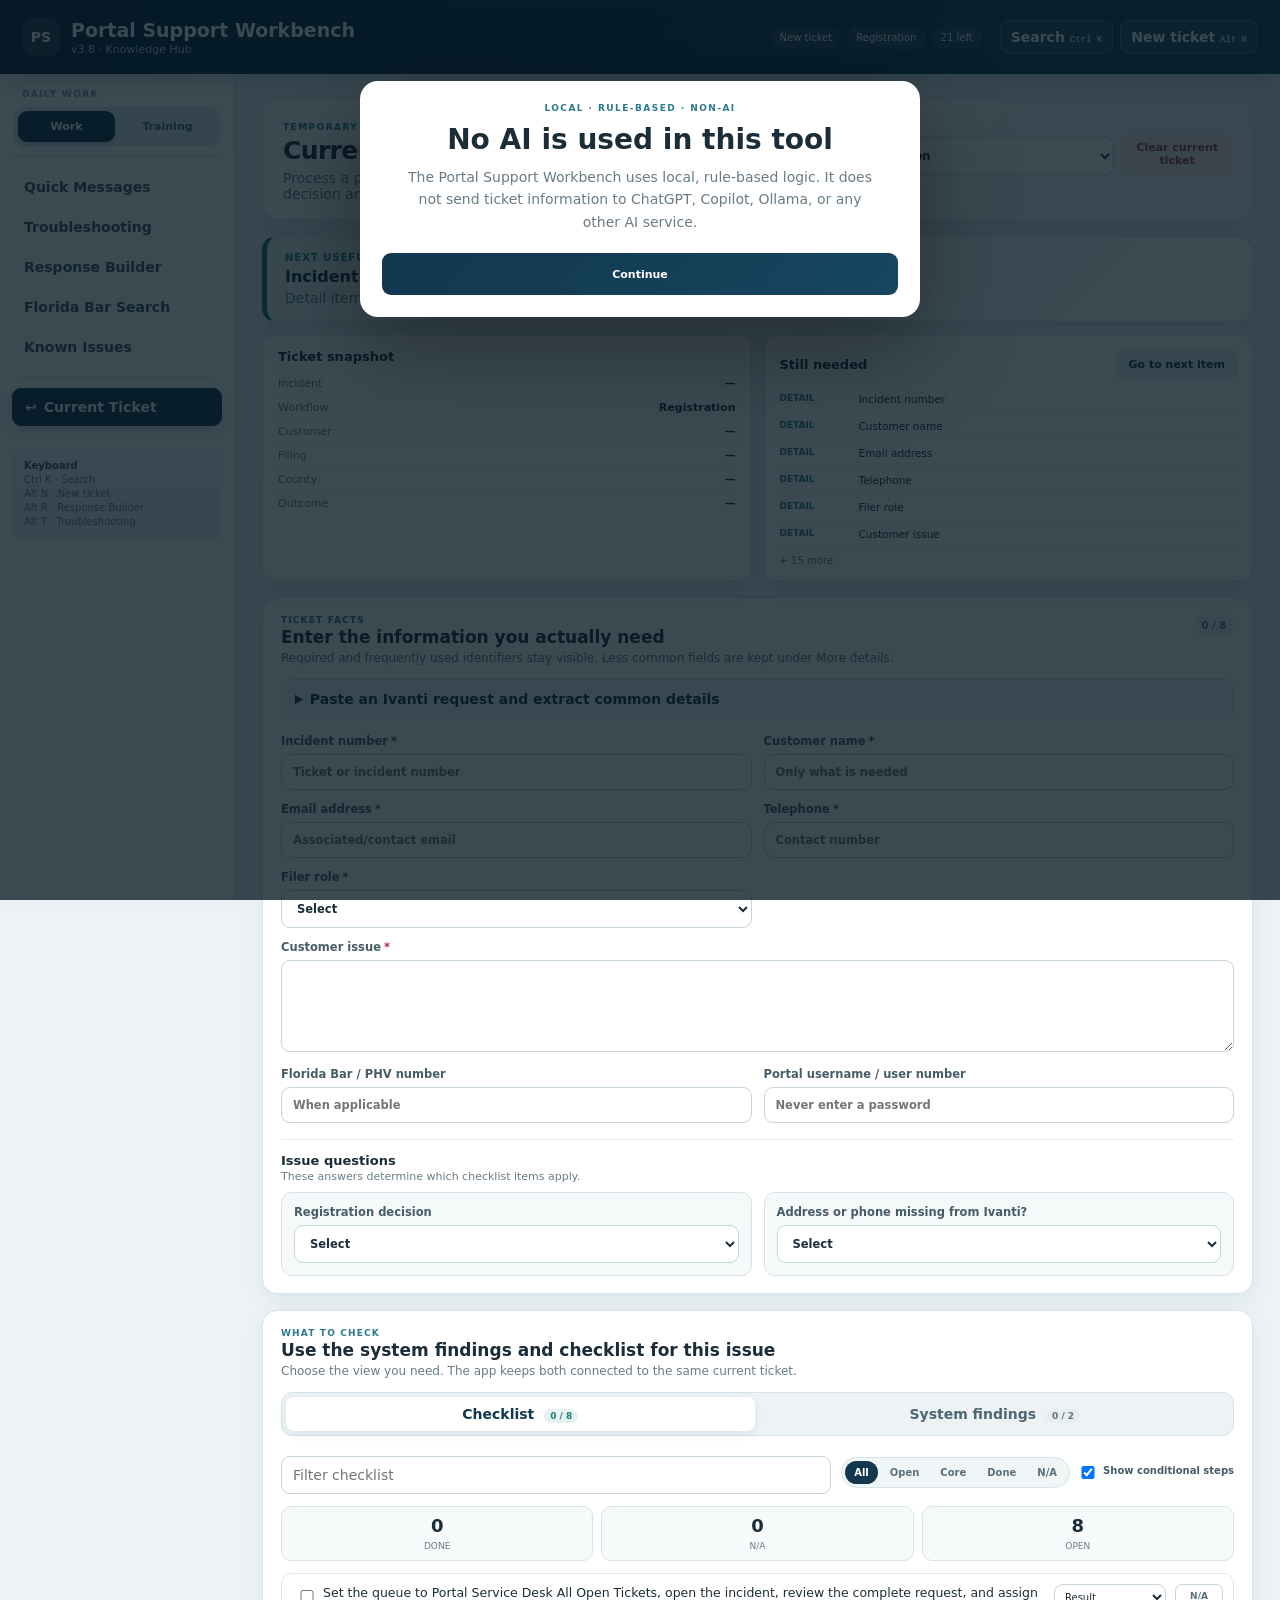
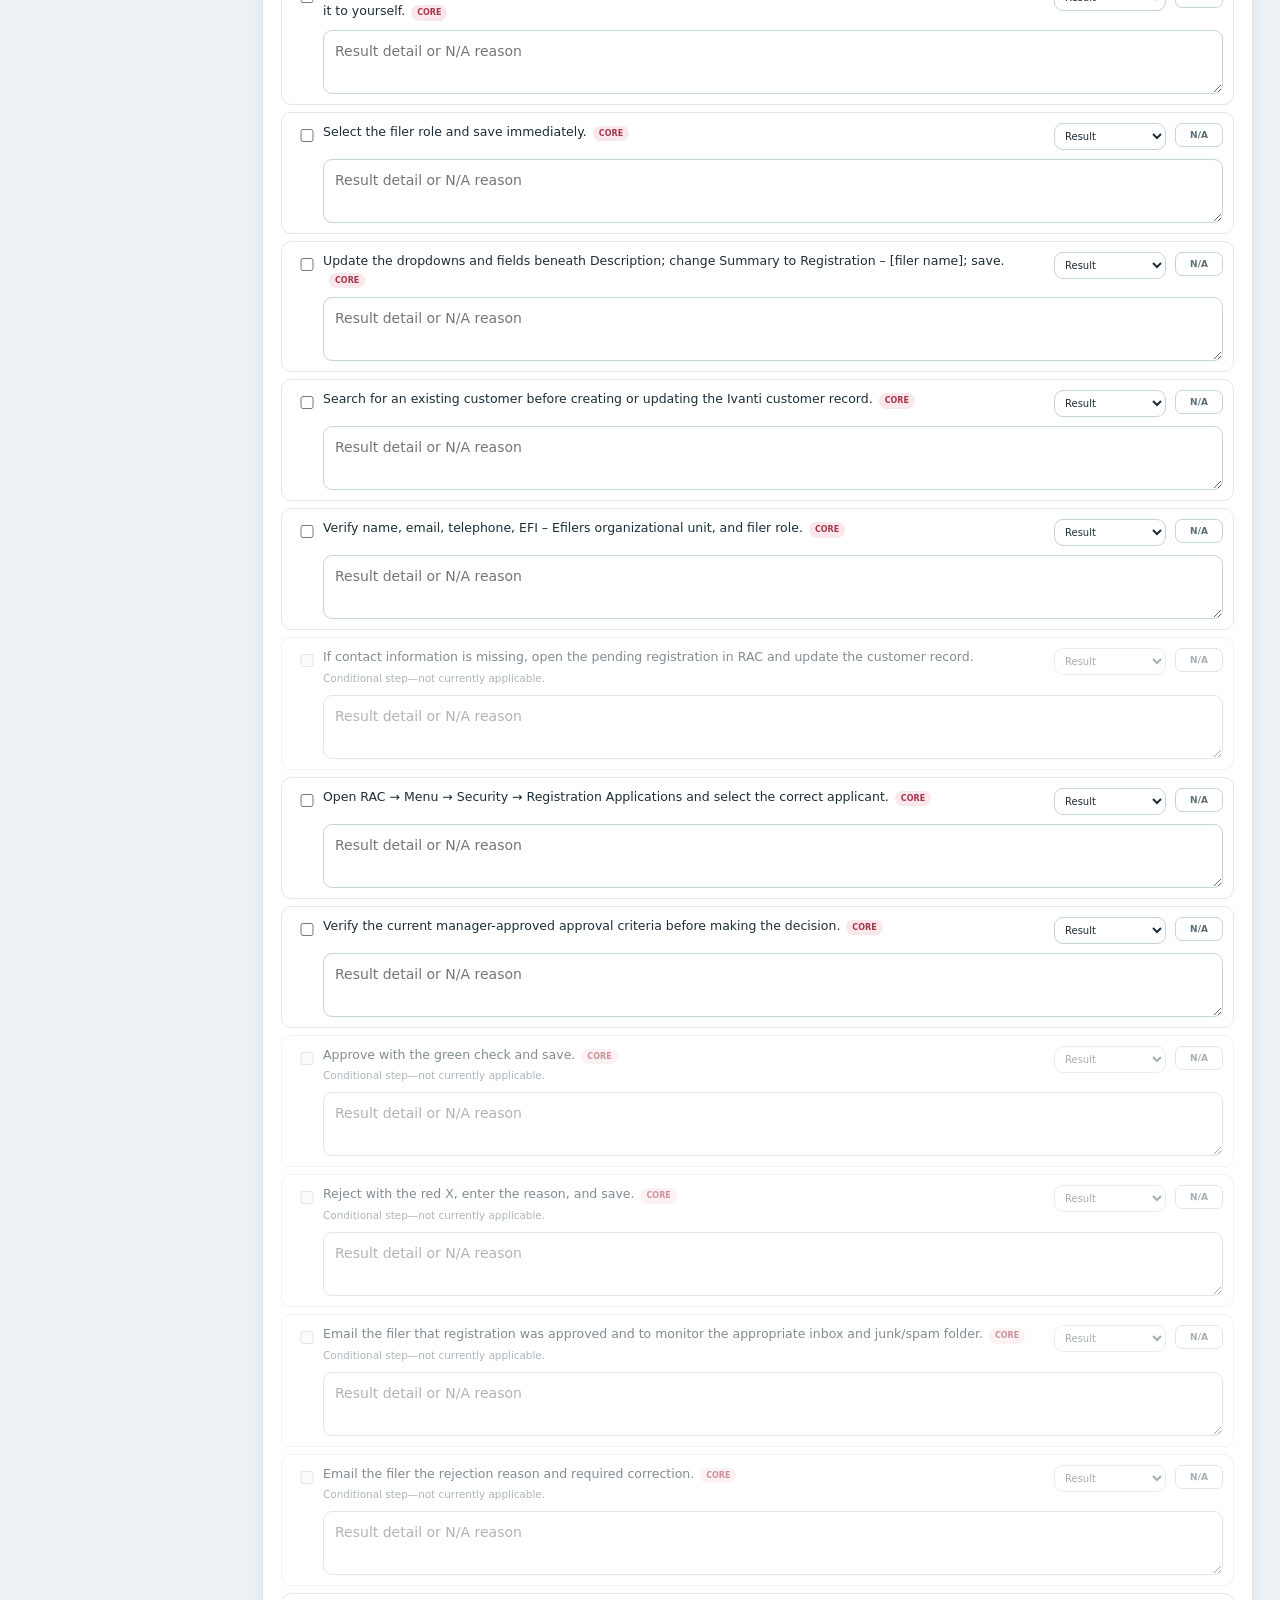
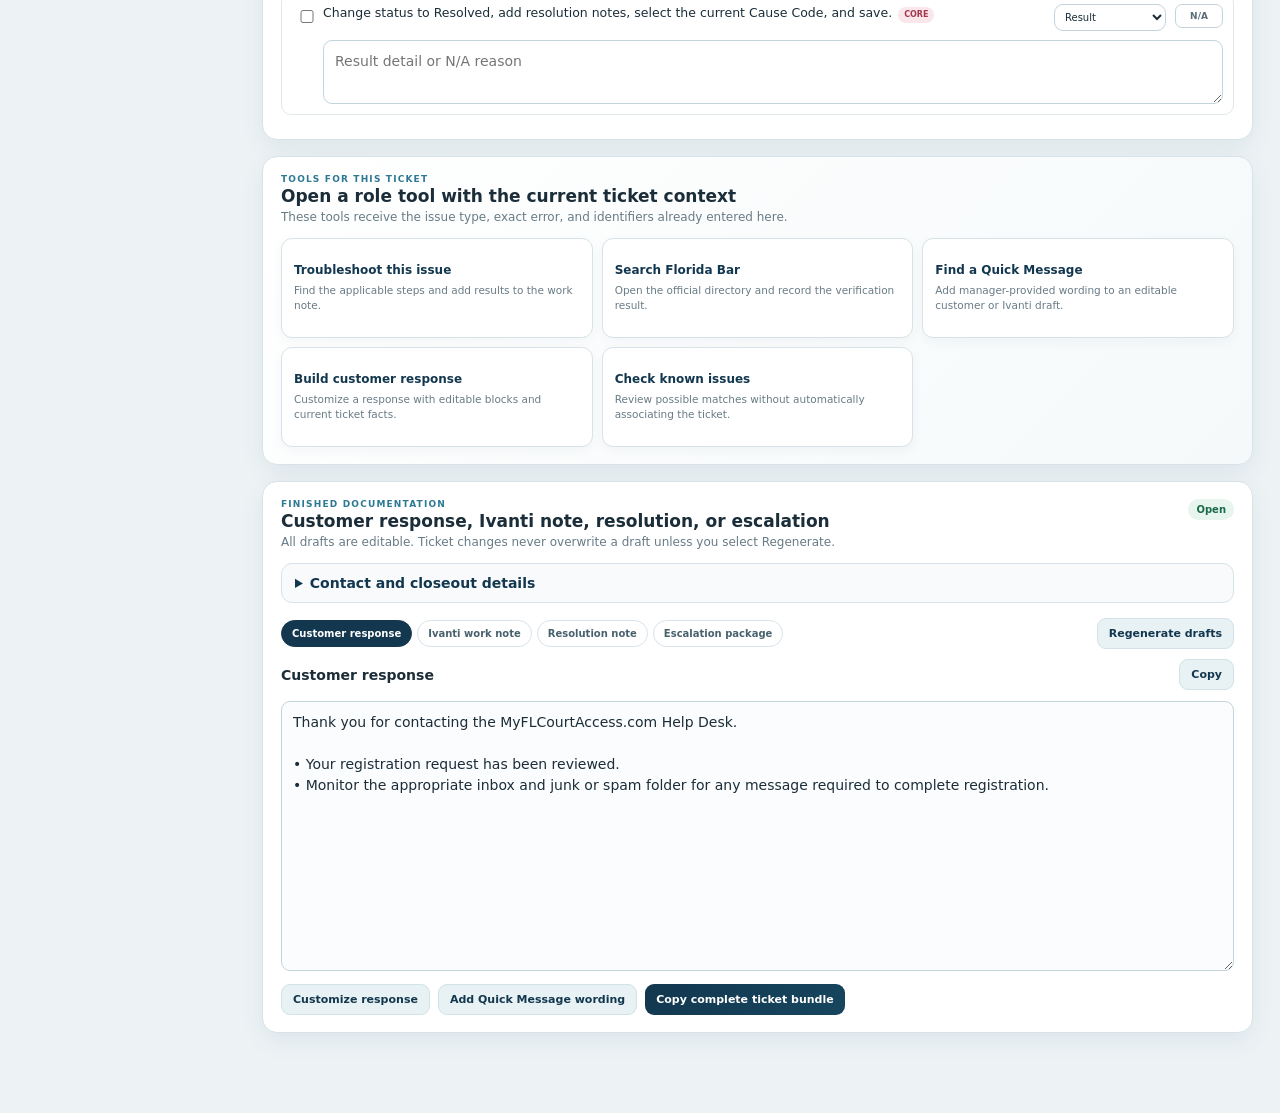
==== index.html @ 6376fcf1 "1" ====
<!doctype html>
<html lang="en">
<head>
<meta charset="utf-8">
<meta name="viewport" content="width=device-width,initial-scale=1">
<meta name="robots" content="noindex,nofollow,noarchive">
<meta name="referrer" content="no-referrer">
<title>Portal Support Workbench v3.8</title>
<link rel="stylesheet" href="styles.css">
</head>
<body>
<div id="securityGate" class="overlay" role="dialog" aria-modal="true" aria-labelledby="noAiTitle">
  <div class="dialog no-ai-dialog">
    <span class="eyebrow">Local · Rule-based · Non-AI</span>
    <h1 id="noAiTitle">No AI is used in this tool</h1>
    <p>The Portal Support Workbench uses local, rule-based logic. It does not send ticket information to ChatGPT, Copilot, Ollama, or any other AI service.</p>
    <button id="enter" class="primary full">Continue</button>
  </div>
</div>
<header class="topbar">
  <div class="brand"><div class="brandmark">PS</div><div><h1>Portal Support Workbench</h1><p>v3.8 · Knowledge Hub</p></div></div>
  <div class="ticket-strip"><span id="topIncident">New ticket</span><span id="topWorkflow">Registration</span><span id="topProgress">0% ready</span></div>
  <div class="top-actions"><button id="globalSearch">Search <kbd>Ctrl K</kbd></button><button id="newTicket">New ticket <kbd>Alt N</kbd></button></div>
</header>
<div class="shell">
<aside class="sidebar">
  <div class="sidebar-workspace" aria-label="Workspace mode">
    <span id="sidebarModeLabel" class="navlabel">Daily work</span>
    <div class="mode"><button class="active" data-mode="work">Work</button><button data-mode="training">Training</button></div>
  </div>
  <nav id="workNav">
    <button data-page="replies">Quick Messages</button>
    <button data-page="troubleshoot">Troubleshooting</button>
    <button data-page="composer">Response Builder</button>
    <button data-page="bar">Florida Bar Search</button>
    <button data-page="known">Known Issues</button>
    <div class="nav-divider" aria-hidden="true"></div>
    <button class="active current-ticket-nav" data-page="work">Current Ticket</button>
  </nav>
  <nav id="trainingNav" hidden>
    <button data-page="traininghome">Training Home</button>
    <button data-page="registration">Learning Modules</button>
    <button data-page="scenarios">Practice Lab</button>
    <button data-page="quiz">Knowledge Check</button>
    <div class="nav-divider" aria-hidden="true"></div>
    <button data-page="instructions">Job Procedures</button>
    <button data-page="systems">System Reference</button>
    <button data-page="terms">Terminology</button>
    <button data-page="reference">Reference Library</button>
    <button data-page="county">County Notes</button>
    <button data-page="audit">Content Audit</button>
    <button data-page="supplemental">Training Sources</button>
    <button data-page="about">Hosting &amp; Security</button>
  </nav>
  <div class="shortcut"><strong>Keyboard</strong><span>Ctrl K · Search</span><span>Alt N · New ticket</span><span>Alt R · Response Builder</span><span>Alt T · Troubleshooting</span></div>
</aside>
<main>
<section id="page-work" class="page active">
  <div class="work-head compact-head">
    <div><span class="eyebrow">Temporary workspace for one Ivanti request</span><h2 id="ticketTitle">Current ticket</h2><p id="workPurpose"></p></div>
    <div class="head-actions"><label class="workflow-selector">Issue type<select id="workflowSelect"></select></label><button id="clearTicket" class="danger">Clear current ticket</button></div>
  </div>

  <div class="ticket-overview">
    <div id="nextAction" class="next-action"></div>
    <div class="overview-card"><h3>Ticket snapshot</h3><div id="ticketSnapshot"></div></div>
    <div class="overview-card"><div class="overview-card-head"><h3>Still needed</h3><button id="goNextRequired" class="secondary">Go to next item</button></div><div id="requiredList"></div></div>
  </div>

  <div class="current-ticket-layout">
    <section class="work-section" id="detailsSection">
      <div class="simple-heading"><div><span class="section-kicker">Ticket facts</span><h3>Enter the information you actually need</h3><p>Required and frequently used identifiers stay visible. Less common fields are kept under More details.</p></div><span id="detailsStatus" class="section-status"></span></div>
      <details class="paste-ticket">
        <summary>Paste an Ivanti request and extract common details</summary>
        <p>Extraction is local and rule-based. Review every detected value before relying on it.</p>
        <textarea id="ticketPaste" placeholder="Paste the ticket, email, or voicemail transcription here. Do not include passwords, full payment information, Social Security numbers, or other unnecessary sensitive data."></textarea>
        <div class="paste-actions"><button id="extractTicket" class="primary">Extract details</button><button id="clearTicketPaste" class="secondary">Clear pasted text</button><span id="extractResult" class="extract-result"></span></div>
      </details>
      <div id="ticketFields" class="field-grid compact-fields"></div>
      <details id="optionalFactsFold" class="more-details">
        <summary>More ticket details <span id="optionalFactCount"></span></summary>
        <div id="optionalTicketFields" class="field-grid"></div>
      </details>
      <div class="subsection-label"><h4>Issue questions</h4><p>These answers determine which checklist items apply.</p></div>
      <div id="workflowQuestions" class="question-grid"></div>
    </section>

    <section class="work-section" id="workListSection">
      <div class="simple-heading"><div><span class="section-kicker">What to check</span><h3>Use the system findings and checklist for this issue</h3><p>Choose the view you need. The app keeps both connected to the same current ticket.</p></div></div>
      <div class="work-list-switch" role="tablist" aria-label="Current ticket work list">
        <button class="active" data-work-list="checklist" role="tab">Checklist <span id="actionsStatus" class="mini-status"></span></button>
        <button data-work-list="systems" role="tab">System findings <span id="systemsStatus" class="mini-status"></span></button>
      </div>
      <div id="checklistSection" class="work-list-panel">
        <div class="check-toolbar"><input id="actionSearch" placeholder="Filter checklist"><div class="segmented" id="actionFilter"><button class="active" data-action-filter="all">All</button><button data-action-filter="open">Open</button><button data-action-filter="core">Core</button><button data-action-filter="done">Done</button><button data-action-filter="na">N/A</button></div><label class="checkline compact"><input id="showConditional" type="checkbox" checked> Show conditional steps</label></div>
        <div class="stats"><div><strong id="doneCount">0</strong><span>Done</span></div><div><strong id="naCount">0</strong><span>N/A</span></div><div><strong id="openCount">0</strong><span>Open</span></div></div>
        <div id="actionChecklist"></div>
      </div>
      <div id="systemsSection" class="work-list-panel" hidden>
        <div class="info compact-info">Record what the system showed. A checked system without a finding does not count as complete.</div>
        <div id="systemCards" class="system-evidence-grid"></div>
      </div>
    </section>

    <section class="work-section ticket-tools" id="toolsSection">
      <div class="simple-heading"><div><span class="section-kicker">Tools for this ticket</span><h3>Open a role tool with the current ticket context</h3><p>These tools receive the issue type, exact error, and identifiers already entered here.</p></div></div>
      <div class="ticket-tool-grid">
        <button id="workTrouble" class="ticket-tool"><strong>Troubleshoot this issue</strong><span>Find the applicable steps and add results to the work note.</span></button>
        <button id="workBar" class="ticket-tool"><strong>Search Florida Bar</strong><span>Open the official directory and record the verification result.</span></button>
        <button id="workReplies" class="ticket-tool"><strong>Find a Quick Message</strong><span>Add manager-provided wording to an editable customer or Ivanti draft.</span></button>
        <button id="workBuilder" class="ticket-tool"><strong>Build customer response</strong><span>Customize a response with editable blocks and current ticket facts.</span></button>
        <button id="workKnown" class="ticket-tool"><strong>Check known issues</strong><span>Review possible matches without automatically associating the ticket.</span></button>
      </div>
    </section>

    <section class="work-section" id="responseSection">
      <div class="simple-heading"><div><span class="section-kicker">Finished documentation</span><h3>Customer response, Ivanti note, resolution, or escalation</h3><p>All drafts are editable. Ticket changes never overwrite a draft unless you select Regenerate.</p></div><span id="responseStatus" class="section-status"></span></div>
      <details class="closeout-details">
        <summary>Contact and closeout details</summary>
        <div class="closeout-grid"><label>Customer contact status<select id="contactStatus"><option value="">Select</option><option>Email prepared</option><option>Email sent</option><option>Telephone contact completed</option><option>Voicemail left</option><option>Awaiting customer</option><option>Customer self-resolved</option></select></label><label>Outcome<select id="outcomeValue"></select></label><label>Cause Code<input id="causeCodeValue" placeholder="Current Ivanti Cause Code"></label><label class="checkline review-check"><input id="responseReviewed" type="checkbox"> I reviewed the customer response against the ticket facts, findings, and job instructions.</label><label class="full">Resolution / handoff summary<textarea id="resolutionSummary" placeholder="What happened and why"></textarea></label></div>
      </details>
      <div class="output-toolbar"><div class="output-tabs"><button class="active" data-output="customer">Customer response</button><button data-output="worknote">Ivanti work note</button><button data-output="resolution">Resolution note</button><button data-output="escalation">Escalation package</button></div><div><span id="outputStale" class="stale" hidden>Ticket changed—draft not regenerated</span><button id="regenerateOutputs" class="secondary">Regenerate drafts</button></div></div>
      <div id="outputPanels"></div>
      <div class="response-actions"><button id="openBuilderFromTicket" class="secondary">Customize response</button><button id="openRepliesFromTicket" class="secondary">Add Quick Message wording</button><button id="copyTicketBundle" class="primary">Copy complete ticket bundle</button></div>
    </section>
  </div>
</section>

<section id="page-troubleshoot" class="page">
  <div class="pagehead"><div><span class="eyebrow">Restored daily workspace</span><h2>Troubleshooting</h2><p>Find the applicable team-note guidance, assemble a troubleshooting plan, and add completed items to the active ticket.</p></div><button id="troubleUseTicket" class="secondary">Use current ticket issue</button></div>
  <div id="suggestedTrouble" class="suggestion-strip"></div>
  <div class="toolbar"><input id="troubleSearch" placeholder="Search symptom or step"><select id="troubleCategory"></select><label class="checkline"><input id="verifyOnly" type="checkbox"> Verify-first only</label><span id="troubleCount" class="count"></span></div>
  <div class="split"><div id="troubleCards" class="cards"></div><aside class="sticky"><div class="panel"><div class="panelhead"><div><h3>Troubleshooting plan</h3><p>Add, reorder, edit, and copy the steps you need.</p></div><button id="clearTroublePlan" class="danger">Clear</button></div><div id="troubleKit"></div><textarea id="troublePlanText" class="large" placeholder="Selected troubleshooting guidance will appear here. You can edit it freely."></textarea><div class="stack-actions"><button id="rebuildTroublePlan" class="secondary">Rebuild from selected cards</button><button id="addTroubleToTicket" class="secondary">Add plan to current work note</button><button id="copyTroubleKit" class="primary">Copy plan</button></div></div><div class="panel"><h3>Complete troubleshooting checklist</h3><div id="troubleMaster"></div><button id="addCheckedTrouble" class="secondary full">Add checked items to current ticket</button><button id="copyTroubleChecked" class="primary full">Copy checked as work note</button></div></aside></div>
</section>

<section id="page-composer" class="page">
  <div class="pagehead"><div><span class="eyebrow">Fully customizable drafting</span><h2>Response Builder</h2><p>Build from editable blocks, team-note templates, or current ticket facts. The final draft is always freely editable.</p></div><div class="head-actions"><button id="builderStartTicket" class="secondary">Start from current ticket</button><button id="builderBlank" class="danger">Start blank</button></div></div>
  <div class="builder-layout">
    <div class="panel"><div class="builder-add"><label>Add block type<select id="newBlockType"><option>Greeting</option><option>Acknowledgment</option><option>Verified finding</option><option>Explanation</option><option>Instructions</option><option>Portal / Clerk boundary</option><option>Closing</option><option>Custom</option></select></label><button id="addBuilderBlock" class="primary">Add block</button></div><div class="insert-tools"><label>Insert team-note template<select id="builderTemplate"></select></label><button id="insertBuilderTemplate" class="secondary">Insert</button></div><div><span class="field-label">Insert current ticket fact</span><div id="factChips" class="fact-chips"></div></div><div id="builderBlocks"></div></div>
    <aside class="panel sticky"><div class="panelhead"><div><h3>Final response</h3><p>This editor is independent. Rebuild only when you choose.</p></div><button id="copyBuilder" class="secondary">Copy</button></div><textarea id="builderOutput" class="huge" placeholder="Build from blocks or type a response directly."></textarea><div class="stack-actions"><button id="buildFromBlocks" class="secondary">Rebuild from blocks</button><button id="sendBuilderToTicket" class="primary">Use as current ticket response</button></div><div id="builderSourceSummary" class="source-summary"></div></aside>
  </div>
</section>

<section id="page-replies" class="page">
  <div class="pagehead"><div><span class="eyebrow">Simple template library</span><h2>Quick Messages</h2><p>Choose Customer Email or Ivanti Note, find the wording you need, and add it to an editable draft.</p></div></div>
  <div class="reply-mode"><button class="active" data-reply-mode="Customer">Customer Email</button><button data-reply-mode="Internal">Ivanti Note</button></div>
  <div id="replyModeHelp" class="info"></div>
  <div class="toolbar simple"><input id="replySearch" placeholder="Search all quick messages"><div id="replyIntentChips" class="intent-chips"></div><span id="replyCount" class="count"></span></div>
  <div class="split reply-split"><div><div id="suggestedReplies" class="suggestion-strip"></div><div id="replyCards" class="cards"></div></div><aside class="panel sticky"><div class="panelhead"><div><h3 id="replyDraftTitle">Customer email draft</h3><p>Add templates or start from the current ticket response.</p></div><button id="clearReplyDraft" class="danger">Clear</button></div><button id="startReplyFromTicket" class="secondary full">Start with current ticket response</button><div id="replyKit"></div><textarea id="replyDraft" class="huge" placeholder="Your editable draft appears here."></textarea><div class="stack-actions"><button id="rebuildReplyDraft" class="secondary">Rebuild from selected templates</button><button id="sendReplyToTicket" class="secondary">Use in current ticket</button><button id="copyReplyDraft" class="primary">Copy draft</button></div></aside></div>
</section>

<section id="page-bar" class="page">
  <div class="pagehead"><div><span class="eyebrow">Official public directory</span><h2>Florida Bar Verification</h2><p>Open the exact official profile, copy the visible profile text, and import it into a compact preview before applying the result to the current ticket.</p></div></div>
  <div class="bar-layout bar-preview-layout">
    <div class="panel bar-search-panel">
      <h3>1. Open the official profile</h3>
      <p class="panel-help">Enter the numeric Bar number. The Workbench uses the exact official profile format ending in <code>?num=BAR_NUMBER</code>.</p>
      <label>Florida Bar number<input id="barSearchNumber" inputmode="numeric" pattern="[0-9]+" autocomplete="off" placeholder="Example: 1015793"></label>
      <div class="button-grid compact-button-grid">
        <a id="openExactBarProfile" class="button-link primary disabled-link" href="https://www.floridabar.org/directories/find-mbr/profile/?num=" target="_blank" rel="noopener noreferrer" aria-disabled="true">Enter a Bar number to open its profile</a>
        <button id="copyBarExactLink" type="button" class="secondary" disabled>Copy profile link</button>
      </div>
      <details class="bar-other-directories"><summary>Other Florida Bar directories</summary><div class="button-grid"><a id="openBarDirectory" class="button-link secondary" href="https://www.floridabar.org/directories/find-mbr/" target="_blank" rel="noopener noreferrer">Find a Lawyer directory</a><a id="openHouseCounselDirectory" class="button-link secondary" href="https://www.floridabar.org/directories/find-afah/" target="_blank" rel="noopener noreferrer">Authorized House Counsel directory</a></div></details>
      <div class="bar-import-box">
        <h3>2. Import the visible profile</h3>
        <p>On the official profile, select and copy the visible page text. Return here and import it. Nothing is uploaded or stored.</p>
        <button id="barImportClipboard" class="primary full" type="button">Import copied profile text</button>
        <details id="barPasteFallback"><summary>Paste profile text manually</summary><textarea id="barProfilePaste" placeholder="Paste the copied Florida Bar profile text here."></textarea><div class="stack-actions"><button id="barParseProfile" class="secondary">Parse pasted profile</button><button id="barClearProfile" class="danger">Clear imported profile</button></div></details>
      </div>
    </div>
    <div class="panel bar-preview-panel">
      <div class="panelhead"><div><h3>Official profile preview</h3><p>Local preview of the job-relevant fields copied from the official page.</p></div><span id="barPreviewStatus" class="status">No profile imported</span></div>
      <div id="barProfilePreview" class="bar-profile-card empty-preview"><div class="bar-preview-empty"><strong>No profile imported</strong><span>Open the official profile, copy its visible text, then select “Import copied profile text.”</span></div></div>
      <details id="barEditDetails" class="bar-edit-details" hidden><summary>Review or correct imported details</summary><div class="field-grid"><label>Member name<input id="barMemberName"></label><label>Bar number<input id="barVerifiedNumber"></label><label>Member status<input id="barMemberStatus"></label><label>Eligible to practice?<select id="barEligible"><option value="">Not determined</option><option>Yes</option><option>No</option></select></label><label>Public email<input id="barPublicEmail" type="email"></label><label>County<input id="barCounty"></label><label>Admitted<input id="barAdmitted"></label><label>10-year discipline history<input id="barDiscipline"></label><label>Public email comparison<select id="barEmailCompare"><option value="">Not compared</option><option>Matches Portal/customer email</option><option>Does not match</option><option>No public email shown</option><option>Ticket email missing</option></select></label></div></details>
      <label class="checkline bar-review-confirm"><input id="barReviewed" type="checkbox"> I reviewed this preview against the official Florida Bar profile.</label>
      <textarea id="barVerificationNote" class="bar-note" placeholder="The verification note is built from the reviewed preview. You may edit it before applying."></textarea>
      <div class="stack-actions"><button id="buildBarNote" class="secondary">Build verification note</button><button id="applyBarToTicket" class="primary">Apply to current ticket</button><button id="copyBarNote" class="secondary">Copy note</button></div>
      <div class="info compact-info"><strong>Why not embed the live site?</strong> External sites can prevent framing, and a static GitHub Pages app cannot reliably read another site’s page. This local preview avoids another broken embedded window while keeping the official page as the verification source.</div>
    </div>
  </div>
</section>

<section id="page-known" class="page"><div class="pagehead"><div><span class="eyebrow">Possible matches require verification</span><h2>Known Issues</h2><p>Search symptoms, review evidence requirements, and associate only after analyst verification.</p></div><span id="knownCount" class="count"></span></div><input id="knownSearch" class="searchwide" placeholder="Search symptom or function"><div id="knownGrid" class="cardgrid"></div></section>
<section id="page-instructions" class="page">
  <div class="pagehead"><div><span class="eyebrow">Actionable internal workflows</span><h2>Job Procedures</h2><p>Use these guides to complete Portal Support work. Each procedure now shows when it applies, required systems, preparation, ordered steps, evidence to record, and a clear completion standard.</p></div><span id="instructionCount" class="count"></span></div>
  <div id="procedureStats" class="knowledge-stats"></div>
  <div class="info"><strong>What belongs here:</strong> staff action sequences. Customer wording belongs in Quick Messages; diagnostic steps belong in Troubleshooting; explanatory facts belong in the Reference Library.</div>
  <div class="toolbar knowledge-toolbar"><input id="instructionSearch" placeholder="Search procedures, systems, steps, or evidence"><select id="instructionCategory"></select><select id="instructionStatus"></select></div>
  <div id="instructionCards" class="knowledge-list"></div>
</section>
<section id="page-reference" class="page">
  <div class="pagehead"><div><span class="eyebrow">Working explanations with boundaries</span><h2>Reference Library</h2><p>Use concise source-grounded articles to understand Portal behavior, identifiers, filing limits, role distinctions, and scope boundaries. Changeable or incomplete source material is labeled clearly.</p></div><span id="referenceCount" class="count"></span></div>
  <div class="toolbar knowledge-toolbar"><input id="referenceSearch" placeholder="Search topic, fact, boundary, or related workflow"><select id="referenceCategory"></select><select id="referenceStatus"></select></div>
  <div id="referenceCards" class="knowledge-list"></div>
</section>
<section id="page-county" class="page">
  <div class="pagehead"><div><span class="eyebrow">County-specific leads, not universal rules</span><h2>County Notes</h2><p>Notes are consolidated by county and separate what the manager source reported from the safer handling approach and the questions that still require current confirmation.</p></div><span id="countyCount" class="count"></span></div>
  <div class="warning"><strong>Confirm before use.</strong> County behavior may change independently. These notes are leads for research and referral—not statewide Portal rules or legal/procedural advice.</div>
  <div class="toolbar knowledge-toolbar"><input id="countySearch" placeholder="Search county, case type, summons, party, or document"><select id="countyCategory"></select><select id="countyStatus"></select></div>
  <div id="countyCards" class="county-guide-grid"></div>
</section>
<section id="page-audit" class="page"><div class="pagehead"><div><span class="eyebrow">Every manager-source entry classified</span><h2>Content Audit</h2><p>Review where each source item belongs, what was removed from active work views, and why it was flagged.</p></div><a class="button-link secondary" href="CONTENT_AUDIT.md" target="_blank" rel="noopener">Open full audit report</a></div><div id="auditStats" class="stats audit-stats"></div><div class="audit-legend"><span><i class="audit-dot active"></i>Active in the appropriate workspace</span><span><i class="audit-dot excluded"></i>Excluded or merged; retained here for traceability</span></div><div class="toolbar"><input id="auditSearch" placeholder="Search title, reason, flag, or source text"><select id="auditType"><option value="">All classifications</option><option>Job procedure</option><option>Quick message</option><option>Troubleshooting</option><option>Known issue</option><option>Reference note</option><option>County note</option></select><select id="auditState"><option value="">All audit states</option><option value="active">Active</option><option value="excluded">Excluded / merged</option><option value="flagged">Flagged for review</option></select><span id="auditCount" class="count"></span></div><div id="auditCards" class="procedure-list audit-list"></div></section>
<section id="page-traininghome" class="page">
  <div class="pagehead training-hero"><div><span class="eyebrow">Structured new-hire and refresher training</span><h2>Training Home</h2><p>Follow the learning path, practice with synthetic tickets, and check your understanding. Progress exists only in this browser session and is not stored.</p></div><div class="training-downloads"><a class="button-link secondary" href="TRAINING_GUIDE.html" target="_blank" rel="noopener">Printable training guide</a><a class="button-link secondary" href="PRACTICE_WORKBOOK.html" target="_blank" rel="noopener">Practice workbook</a><a class="button-link secondary" href="TRAINER_GUIDE.html" target="_blank" rel="noopener">Trainer guide</a></div></div>
  <div class="training-summary-grid"><article class="training-summary"><strong id="trainingModuleProgress">0 of 12</strong><span>Modules marked complete</span></article><article class="training-summary"><strong id="trainingScenarioProgress">0 of 15</strong><span>Scenarios attempted</span></article><article class="training-summary"><strong id="trainingQuizProgress">Not graded</strong><span>Knowledge-check score</span></article></div>
  <div class="warning"><strong>Training guardrail:</strong> These materials organize the manager-provided sources. They do not replace current manager direction, current Cause Codes, current approval criteria, or current county/technical requirements.</div>
  <div id="trainingRoadmap" class="training-roadmap"></div>
  <section class="panel training-next"><div><span class="eyebrow">Recommended next step</span><h3 id="trainingNextTitle">Begin with role boundaries</h3><p id="trainingNextText"></p></div><button id="trainingNextButton" class="primary">Open next module</button></section>
</section>
<section id="page-registration" class="page">
  <div class="pagehead"><div><span class="eyebrow">Twelve source-grounded modules</span><h2>Learning Modules</h2><p>Each module includes objectives, explanations, system boundaries, the current workflow checklist, evidence requirements, common mistakes, and linked knowledge checks.</p></div><button id="resetTrainingProgress" class="secondary">Reset session progress</button></div>
  <div class="toolbar"><input id="moduleSearch" placeholder="Search modules, objectives, rules, or systems"><select id="moduleLevel"><option value="">All levels</option><option>Foundation</option><option>Core workflow</option><option>Specialized workflow</option><option>Advanced</option></select><span id="moduleCount" class="count"></span></div>
  <div id="registrationTraining" class="training-modules"></div>
</section>
<section id="page-scenarios" class="page">
  <div class="pagehead"><div><span class="eyebrow">Fifteen synthetic support tickets</span><h2>Practice Lab</h2><p>Choose the best action at each decision point, grade the scenario, and compare your reasoning with the coaching record.</p></div><a class="button-link secondary" href="PRACTICE_WORKBOOK.html" target="_blank" rel="noopener">Open printable workbook</a></div>
  <div class="toolbar"><input id="scenarioSearch" placeholder="Search scenarios"><select id="scenarioDifficulty"><option value="">All difficulty levels</option><option>Beginner</option><option>Intermediate</option><option>Advanced</option></select><select id="scenarioWorkflow"><option value="">All workflows</option></select><span id="scenarioCount" class="count"></span></div>
  <div id="scenarioGrid" class="scenario-lab"></div>
</section>
<section id="page-quiz" class="page">
  <div class="pagehead"><div><span class="eyebrow">Thirty-six questions with explanations</span><h2>Knowledge Check</h2><p>Use the module filter for focused review or complete the full assessment. This is a training aid, not an official performance standard.</p></div><div class="stack-actions"><button id="gradeTrainingQuiz" class="primary">Grade visible questions</button><button id="resetTrainingQuiz" class="secondary">Reset answers</button></div></div>
  <div class="quiz-score" id="trainingQuizScore"><strong>Not graded</strong><span>Select an answer for each visible question, then grade.</span></div>
  <div class="toolbar"><select id="quizModule"><option value="">All modules</option></select><span id="quizCount" class="count"></span></div>
  <div id="trainingQuiz" class="training-quiz"></div>
</section>
<section id="page-systems" class="page">
  <div class="pagehead"><div><span class="eyebrow">Question → evidence source → limit</span><h2>System Reference</h2><p>Start with the question you need to answer, use the correct evidence source, and record what that source cannot prove.</p></div><span id="systemCount" class="count"></span></div>
  <section class="panel system-matrix-panel"><div class="panelhead"><div><h3>Which source answers the question?</h3><p>Use this matrix before opening systems or drafting a conclusion.</p></div></div><div id="systemQuestionMatrix" class="system-question-matrix"></div></section>
  <div class="toolbar knowledge-toolbar"><input id="systemSearch" placeholder="Search system, evidence, workflow, or limitation"><select id="systemCategory"></select></div>
  <div id="systemGrid" class="system-guide-grid"></div>
</section>
<section id="page-terms" class="page">
  <div class="pagehead"><div><span class="eyebrow">Plain-language role vocabulary</span><h2>Terminology</h2><p>Each entry explains the term, why it matters in Portal Support, and what it must not be confused with.</p></div><span id="termCount" class="count"></span></div>
  <div class="toolbar knowledge-toolbar"><input id="termSearch" placeholder="Search term, acronym, definition, or related concept"><select id="termCategory"></select><select id="termLetter"><option value="">All letters</option></select></div>
  <div id="termGrid" class="term-guide-grid"></div>
</section>
<section id="page-supplemental" class="page"><div class="pagehead"><div><span class="eyebrow">Training provenance and limits</span><h2>Training Sources</h2><p>What the training is based on, what was deliberately excluded, and where current confirmation is still required.</p></div><a class="button-link secondary" href="TRAINING_SOURCE_MAP.html" target="_blank" rel="noopener">Open source map</a></div><div class="panel prose"><h3>Primary source order</h3><ol><li>Manager-provided 2026 Registration Instructions and role notes</li><li>Manager-provided Verbiage for Certain Types of Email</li><li>Quick Troubleshooting</li><li>Quick replies library</li><li>Audited Current Ticket workflows and active source classifications</li><li>Official public documentation only as supplemental context</li></ol><h3>Deliberately not converted into active training rules</h3><ul><li>Conflicting password requirements</li><li>Dated outages, release expectations, and implementation schedules</li><li>Uncertain fees or statements containing “I believe”</li><li>Incomplete instructions that refer to missing documents</li><li>County-specific material presented as a statewide rule</li><li>Legal advice, Clerk procedure, or unverified public guidance</li></ul><div class="warning"><strong>Current confirmation remains required</strong> for approval criteria, Cause Codes, county behavior, technical limits, firewall allowlists, financial/refund paths, and any item visibly marked Review before use.</div></div></section>
<section id="page-about" class="page"><div class="pagehead"><h2>Hosting & Security</h2></div><div class="panel prose"><p>This static GitHub Pages edition contains no AI, OpenAI API, Ollama, analytics, or telemetry. Ticket facts are not persisted by the application.</p><p>The Florida Bar tool performs only user-initiated navigation to official Florida Bar pages.</p></div></section>
</main>
</div>
<div id="searchOverlay" class="search-overlay hidden"><div class="search-dialog"><div class="panelhead"><h3>Search the Workbench</h3><button id="closeSearch" class="secondary">Close</button></div><input id="globalQuery" placeholder="Search workflows, troubleshooting, quick messages, job procedures, references, county notes, known issues, and terms"><div id="globalResults"></div></div></div>
<div id="toast" class="toast" role="status" aria-live="polite"></div>
<script src="data.js"></script><script src="app.js"></script>
</body></html>
---- styles.css ----
*{box-sizing:border-box}:root{--navy:#12374f;--navy2:#0a283b;--teal:#207f76;--blue:#2d7892;--bg:#edf3f5;--card:#fff;--line:#d7e3e8;--line2:#c4d4dc;--text:#1b2d38;--muted:#687b86;--danger:#a4374b;--warn:#8a5a08;--ok:#176b4b;--soft:#f6f9fa;--shadow:0 8px 24px rgba(18,55,79,.07)}html{background:var(--bg);scroll-behavior:smooth}body{margin:0;background:linear-gradient(180deg,#f4f8f9 0,#edf3f5 240px);color:var(--text);font-family:"Segoe UI Variable","Aptos","Segoe UI",system-ui,sans-serif;font-size:14px}button,input,select,textarea{font:inherit}button{cursor:pointer}button:focus-visible,input:focus-visible,select:focus-visible,textarea:focus-visible{outline:3px solid rgba(32,127,118,.22);outline-offset:2px}.hidden,[hidden]{display:none!important}.topbar{position:sticky;top:0;z-index:80;height:74px;padding:0 22px;display:grid;grid-template-columns:minmax(300px,1fr) auto minmax(330px,1fr);align-items:center;gap:18px;background:linear-gradient(118deg,var(--navy2),#15445d);color:#fff;box-shadow:0 5px 20px rgba(8,30,45,.2)}.brand{display:flex;align-items:center;gap:11px}.brandmark{width:38px;height:38px;border-radius:11px;display:grid;place-items:center;background:rgba(255,255,255,.13);font-weight:900}.brand h1{margin:0;font-size:19px}.brand p{margin:2px 0 0;color:#bcd0da;font-size:11px}.ticket-strip{display:flex;gap:6px}.ticket-strip span{padding:6px 9px;border-radius:999px;background:rgba(255,255,255,.09);font-size:10px}.top-actions{display:flex;justify-content:flex-end;align-items:center;gap:7px}.top-actions>button,.mode button{border:1px solid rgba(255,255,255,.2);background:rgba(255,255,255,.08);color:#fff;padding:8px 10px;border-radius:9px;font-weight:700}.mode{display:flex;gap:3px;padding:3px;border-radius:10px;background:rgba(0,0,0,.12)}.mode button{border:0;padding:6px 9px}.mode button.active{background:#fff;color:var(--navy)}kbd{font-size:9px;color:#d4e3e9}.shell{display:grid;grid-template-columns:235px minmax(0,1fr);min-height:calc(100vh - 74px)}.sidebar{position:sticky;top:74px;height:calc(100vh - 74px);overflow:auto;padding:15px 12px 24px;background:rgba(255,255,255,.96);border-right:1px solid var(--line);box-shadow:5px 0 20px rgba(18,55,79,.04)}.navlabel{display:block;margin:8px 11px 6px;color:#8798a1;font-size:9px;font-weight:900;text-transform:uppercase;letter-spacing:.15em}.sidebar nav button{width:100%;border:0;text-align:left;margin:2px 0;padding:10px 12px;border-radius:9px;background:transparent;color:#425660;font-weight:700}.sidebar nav button:hover{background:#edf4f6;color:var(--navy)}.sidebar nav button.active{background:linear-gradient(135deg,var(--navy),#17465f);color:#fff;box-shadow:0 5px 14px rgba(18,55,79,.15)}.shortcut{display:grid;gap:3px;margin-top:20px;padding:12px;border-radius:12px;background:#f1f6f8;color:#6b7e88;font-size:10px}.shortcut strong{color:#3d5663}.page{display:none}.page.active{display:block}main{padding:25px 27px 64px;max-width:1720px}.pagehead,.work-head{display:flex;justify-content:space-between;align-items:flex-start;gap:20px;margin-bottom:16px;padding:20px 22px;border:1px solid var(--line);border-radius:17px;background:linear-gradient(135deg,#fff,#f4f8f9);box-shadow:var(--shadow)}h1,h2,h3,h4,p{margin-top:0}.pagehead h2,.work-head h2{margin:3px 0 5px;font-size:25px;letter-spacing:-.025em}.pagehead p,.work-head p{margin:0;color:var(--muted)}.eyebrow{font-size:9px;font-weight:900;text-transform:uppercase;letter-spacing:.16em;color:var(--blue)}.head-actions{display:flex;gap:8px;align-items:flex-end}.workflow-selector{min-width:280px}.work-layout{display:grid;grid-template-columns:minmax(0,1fr) 310px;gap:18px;align-items:start}.work-section,.panel,.rail-card,.item-card,.system-card,.term-card,.procedure,.scenario-card{border:1px solid var(--line);border-radius:15px;background:#fff;box-shadow:var(--shadow)}.work-section{padding:18px;margin-bottom:16px}.section-heading{display:grid;grid-template-columns:36px minmax(0,1fr) auto;gap:11px;align-items:start;margin-bottom:15px}.section-number{width:32px;height:32px;display:grid;place-items:center;border-radius:10px;background:var(--navy);color:#fff;font-weight:900}.section-heading h3{margin:1px 0 3px;font-size:17px}.section-heading p{margin:0;color:var(--muted);font-size:12px}.section-status{padding:5px 8px;border-radius:999px;background:#eef3f5;color:#61737d;font-size:10px;font-weight:800}.section-status.complete{background:#e8f5ee;color:var(--ok)}.next-action{margin-bottom:15px;padding:15px 18px;border:1px solid #b7d8d1;border-left:5px solid var(--teal);border-radius:13px;background:linear-gradient(135deg,#eef9f6,#fff);box-shadow:var(--shadow)}.next-action strong{display:block;margin-bottom:4px;color:var(--teal);font-size:10px;text-transform:uppercase;letter-spacing:.1em}.next-action h3{margin:0 0 4px;font-size:16px}.next-action p{margin:0;color:var(--muted)}.field-grid,.question-grid,.closeout-grid{display:grid;grid-template-columns:repeat(2,minmax(0,1fr));gap:12px}.field-grid .full,.closeout-grid .full{grid-column:1/-1}label,.field-label{display:block;color:#465d68;font-size:11.5px;font-weight:700}input,select,textarea{width:100%;margin-top:6px;padding:10px 11px;border:1px solid var(--line2);border-radius:9px;background:#fff;color:var(--text)}textarea{min-height:92px;resize:vertical;line-height:1.5}input:focus,select:focus,textarea:focus{border-color:#5caaa2;box-shadow:0 0 0 3px rgba(32,127,118,.1)}.required{color:var(--danger);margin-left:3px}.question-card{padding:12px;border:1px solid var(--line);border-radius:11px;background:var(--soft)}.system-evidence-grid{display:grid;grid-template-columns:repeat(2,minmax(0,1fr));gap:12px}.evidence-card{padding:14px;border:1px solid var(--line);border-radius:12px;background:#fafcfc}.evidence-card.required-card{border-top:4px solid var(--blue)}.evidence-head{display:flex;justify-content:space-between;gap:10px;align-items:center;margin-bottom:10px}.evidence-head h4{margin:0}.core{display:inline-block;margin-left:6px;padding:2px 6px;border-radius:999px;background:#fae7eb;color:var(--danger);font-size:8px;font-weight:900}.check-toolbar{display:grid;grid-template-columns:minmax(220px,1fr) auto auto;gap:10px;align-items:center;margin-bottom:12px}.segmented{display:flex;gap:3px;padding:3px;border:1px solid var(--line);border-radius:999px;background:#f0f5f6}.segmented button{border:0;border-radius:999px;padding:6px 9px;background:transparent;color:#58707b;font-size:10px;font-weight:800}.segmented button.active{background:var(--navy);color:#fff}.checkline{display:flex;gap:7px;align-items:flex-start}.checkline input{width:16px;margin:1px 0 0}.checkline.compact{white-space:nowrap;font-size:10px}.stats{display:grid;grid-template-columns:repeat(3,1fr);gap:8px;margin-bottom:12px}.stats div{padding:8px;border:1px solid var(--line);border-radius:10px;background:#f7fafb;text-align:center}.stats strong{display:block;font-size:18px}.stats span{font-size:9px;color:var(--muted);text-transform:uppercase}.action-row{display:grid;grid-template-columns:22px minmax(0,1fr) 112px 48px;gap:9px;align-items:start;padding:10px;border:1px solid #e0e8ec;border-radius:10px;background:#fff;margin-bottom:7px}.action-row.done{background:#eef8f3;border-color:#b7d9c8}.action-row.na-row{background:#f2f4f5;opacity:.72}.action-row.hidden-row{display:none}.action-copy{font-size:12.5px;line-height:1.45}.action-copy small{display:block;margin-top:4px;color:var(--muted)}.action-row select{margin:0;padding:6px;font-size:10px}.na-button{border:1px solid var(--line2);border-radius:7px;background:#fff;color:#5b6e78;padding:6px;font-size:9px;font-weight:800}.na-button.active{background:#dfe5e8}.action-note{grid-column:2/5;min-height:58px;margin:0}.output-toolbar{display:flex;justify-content:space-between;gap:10px;align-items:center;margin-top:15px}.output-tabs{display:flex;gap:5px;flex-wrap:wrap}.output-tabs button{border:1px solid var(--line);border-radius:999px;background:#fff;color:#48616d;padding:7px 10px;font-size:10px;font-weight:800}.output-tabs button.active{background:var(--navy);color:#fff;border-color:var(--navy)}.output-panel{display:none;margin-top:10px}.output-panel.active{display:block}.output-panel textarea{min-height:320px;background:#fbfcfd}.output-head{display:flex;justify-content:space-between;align-items:center;margin-bottom:5px}.stale{color:var(--warn);font-size:10px;margin-right:8px}.response-actions,.stack-actions{display:flex;gap:8px;flex-wrap:wrap;margin-top:10px}.review-check{grid-column:1/-1;padding:11px;border:1px solid var(--line);border-radius:10px;background:#f7fafb}.work-rail{position:sticky;top:92px}.rail-card{padding:14px;margin-bottom:12px}.rail-card h3{font-size:14px;margin-bottom:9px}.rail-card p{font-size:11.5px;line-height:1.5;color:var(--muted)}.required-item{padding:7px 0;border-bottom:1px solid #edf1f3;font-size:11px}.snapshot-row{display:flex;justify-content:space-between;gap:10px;padding:5px 0;border-bottom:1px solid #edf1f3;font-size:11px}.snapshot-row span:first-child{color:var(--muted)}.tool-link{width:100%;margin:4px 0;border:1px solid var(--line);border-radius:9px;background:#f7fafb;color:var(--navy);padding:9px;text-align:left;font-weight:750}.toolbar{display:flex;gap:9px;align-items:center;flex-wrap:wrap;margin:14px 0}.toolbar>input{flex:1;min-width:250px}.toolbar select{width:auto;min-width:190px}.toolbar input,.toolbar select{margin:0}.toolbar.simple{align-items:flex-start}.count{margin-left:auto;padding:6px 9px;border-radius:999px;background:var(--navy);color:#fff;font-size:10px}.split{display:grid;grid-template-columns:minmax(0,2fr) minmax(320px,1fr);gap:18px;align-items:start}.cards{display:grid;grid-template-columns:repeat(2,minmax(0,1fr));gap:12px}.item-card{display:flex;flex-direction:column;padding:14px}.item-card h3{font-size:14px;margin:0}.item-meta{margin:5px 0;color:var(--muted);font-size:9.5px}.source-text{white-space:pre-wrap;max-height:250px;overflow:auto;padding:11px;border:1px solid #e0e8eb;border-radius:9px;background:#f8fafb;font-size:12px;line-height:1.5}.item-actions{display:flex;gap:6px;margin-top:auto;padding-top:10px}.sticky{position:sticky;top:92px}.panel{padding:16px}.panelhead{display:flex;justify-content:space-between;gap:10px;align-items:flex-start}.full{width:100%}.large{min-height:280px}.huge{min-height:500px}.suggestion-strip{display:flex;gap:8px;overflow:auto;margin:12px 0;padding-bottom:4px}.suggestion-pill{min-width:220px;padding:10px;border:1px solid #cfe0e5;border-radius:11px;background:#f3f8f9}.suggestion-pill strong{display:block;font-size:11px}.suggestion-pill button{margin-top:7px}.kit-item{padding:9px;border:1px solid var(--line);border-radius:9px;background:#f7fafb;margin-bottom:7px}.kit-head{display:flex;justify-content:space-between;gap:8px}.kit-controls{display:flex;gap:3px}.kit-controls button{width:25px;height:25px;border:0;border-radius:6px;background:#e6eef1}.master-group{margin:12px 0 5px;font-size:10px;font-weight:900;text-transform:uppercase;color:var(--blue)}.master-check{display:flex;gap:7px;padding:7px;border-bottom:1px solid #edf1f3;font-size:11px}.master-check input{width:16px;margin:1px 0 0}.builder-layout{display:grid;grid-template-columns:minmax(0,1.25fr) minmax(360px,.75fr);gap:18px;align-items:start}.builder-add,.insert-tools{display:grid;grid-template-columns:minmax(0,1fr) auto;gap:8px;align-items:end;margin-bottom:12px}.builder-block{padding:12px;border:1px solid var(--line);border-radius:11px;background:#f9fbfb;margin:9px 0}.builder-block-head{display:grid;grid-template-columns:1fr auto;gap:8px;align-items:center}.builder-block-head input{margin:0}.builder-controls{display:flex;gap:3px}.builder-controls button{width:27px;height:27px;border:0;border-radius:6px;background:#e5eef1}.builder-block textarea{min-height:105px}.block-source{font-size:9px;color:var(--muted)}.fact-chips,.intent-chips{display:flex;gap:5px;flex-wrap:wrap;margin:7px 0 12px}.fact-chips button,.intent-chips button{border:1px solid var(--line);border-radius:999px;background:#fff;color:#3e5966;padding:6px 9px;font-size:10px}.intent-chips button.active{background:var(--navy);color:#fff}.source-summary{margin-top:10px;padding:9px;border-radius:9px;background:#f1f6f8;color:var(--muted);font-size:10px}.reply-mode{display:flex;gap:5px;margin:10px 0}.reply-mode button{border:1px solid var(--line);border-radius:10px;background:#fff;padding:9px 14px;font-weight:800}.reply-mode button.active{background:var(--navy);color:#fff}.info,.warning{padding:11px 13px;border-radius:10px;line-height:1.5}.info{background:#edf6f7;border:1px solid #d2e5e8;color:#3b5c67}.warning{background:#fff7e8;border:1px solid #ead29e;color:#704c10}.reply-split{grid-template-columns:minmax(0,2fr) minmax(340px,1fr)}.reply-card .source-text{min-height:90px}.bar-layout{display:grid;grid-template-columns:minmax(0,.75fr) minmax(0,1.25fr);gap:18px}.button-grid{display:grid;gap:8px;margin:12px 0}.primary,.secondary,.danger{border:0;border-radius:9px;padding:8px 11px;font-size:11px;font-weight:800}.primary{background:linear-gradient(135deg,var(--navy),#17465f);color:#fff}.secondary{background:#e8f1f3;color:var(--navy);border:1px solid #d3e2e7}.danger{background:#f8e7ea;color:var(--danger)}.cardgrid,.system-grid{display:grid;grid-template-columns:repeat(3,minmax(0,1fr));gap:12px}.system-card,.term-card,.scenario-card{padding:15px}.procedure{margin:8px 0;overflow:hidden}.procedure summary{padding:12px;cursor:pointer;font-weight:750}.procedure-body{padding:0 12px 12px}.status{margin-left:6px;padding:2px 6px;border-radius:999px;background:#edf2f4;color:#63747d;font-size:8px}.searchwide{width:100%;margin:0 0 14px}.search-overlay,.overlay{position:fixed;inset:0;z-index:200;display:grid;place-items:start center;padding:9vh 20px;background:rgba(5,22,32,.78)}.dialog,.search-dialog{width:min(760px,100%);padding:22px;border-radius:18px;background:#fff;box-shadow:0 30px 90px rgba(0,0,0,.35)}.dialog{width:min(620px,100%)}.search-result{display:block;width:100%;border:0;border-radius:9px;background:#fff;padding:10px;text-align:left}.search-result:hover{background:#eef5f6}.search-result strong{display:block}.search-result small{display:block;color:var(--muted)}.toast{position:fixed;right:20px;bottom:20px;z-index:300;padding:10px 14px;border-radius:10px;background:#0e3044;color:#fff;opacity:0;transform:translateY(12px);transition:.18s}.toast.show{opacity:1;transform:none}.prose{line-height:1.65}
@media(max-width:1200px){.work-layout,.builder-layout,.bar-layout{grid-template-columns:1fr}.work-rail,.sticky{position:static}.cards{grid-template-columns:1fr}.cardgrid,.system-grid{grid-template-columns:repeat(2,minmax(0,1fr))}}
@media(max-width:850px){.topbar{height:auto;min-height:70px;padding:11px 14px;grid-template-columns:1fr auto}.ticket-strip{display:none}.top-actions>button{display:none}.shell{grid-template-columns:1fr}.sidebar{position:static;height:auto;padding:8px;overflow:auto}.sidebar nav{display:flex;gap:4px;overflow:auto}.navlabel,.shortcut{display:none}.sidebar nav button{min-width:max-content}.sidebar nav button.active{box-shadow:none}main{padding:14px 12px 50px}.work-head,.pagehead{padding:16px;flex-direction:column}.head-actions{width:100%}.workflow-selector{min-width:0;flex:1}.field-grid,.question-grid,.closeout-grid,.system-evidence-grid,.cardgrid,.system-grid{grid-template-columns:1fr}.check-toolbar{grid-template-columns:1fr}.split,.reply-split{grid-template-columns:1fr}.action-row{grid-template-columns:22px minmax(0,1fr) 90px}.action-row .na-button{grid-column:2}.action-note{grid-column:2/4}.section-heading{grid-template-columns:34px minmax(0,1fr)}.section-status{grid-column:2}.output-toolbar{align-items:flex-start;flex-direction:column}.builder-add,.insert-tools{grid-template-columns:1fr}.huge{min-height:340px}}
@media(prefers-reduced-motion:reduce){*{scroll-behavior:auto!important;transition:none!important}}


/* v2.7 Current Ticket redesign */
.topbar{grid-template-columns:minmax(300px,1fr) auto auto}
.sidebar-mode{margin:0 0 14px;padding:10px;border:1px solid var(--line);border-radius:12px;background:#f4f8f9}
.sidebar-mode>span{display:block;margin:0 0 7px 3px;color:#72858f;font-size:9px;font-weight:900;text-transform:uppercase;letter-spacing:.13em}
.sidebar .mode{display:grid;grid-template-columns:1fr 1fr;gap:4px;padding:3px;background:#e5eef1;border:1px solid #d4e1e6}
.sidebar .mode button{border:0;background:transparent;color:#526873;padding:8px;border-radius:8px;font-size:11px;font-weight:800}
.sidebar .mode button.active{background:var(--navy);color:#fff;box-shadow:0 4px 10px rgba(18,55,79,.14)}
.compact-head{padding:17px 20px}
.current-ticket-layout{max-width:1280px;margin:0 auto}
.ticket-overview{display:grid;grid-template-columns:minmax(0,1.25fr) minmax(240px,.65fr) minmax(280px,.8fr);gap:12px;margin-bottom:16px}
.ticket-overview>.next-action,.overview-card{margin:0;min-height:100%;border:1px solid var(--line);border-radius:14px;background:#fff;box-shadow:var(--shadow)}
.ticket-overview>.next-action{border-left:5px solid var(--teal);background:linear-gradient(135deg,#eef9f6,#fff)}
.overview-card{padding:14px 15px}
.overview-card h3{margin:0 0 8px;font-size:13px}
.overview-card-head{display:flex;justify-content:space-between;gap:10px;align-items:center;margin-bottom:6px}
.overview-card-head h3{margin:0}
.work-section{padding:17px 18px}
.simple-heading{display:flex;justify-content:space-between;gap:14px;align-items:flex-start;margin-bottom:14px}
.simple-heading h3{margin:2px 0 4px;font-size:17px}
.simple-heading p{margin:0;color:var(--muted);font-size:12px}
.section-kicker{display:block;color:var(--blue);font-size:9px;font-weight:900;text-transform:uppercase;letter-spacing:.13em}
.paste-ticket,.more-details,.closeout-details{margin:0 0 15px;border:1px solid var(--line);border-radius:11px;background:#f8fafb;overflow:hidden}
.paste-ticket summary,.more-details summary,.closeout-details summary{padding:11px 13px;cursor:pointer;color:var(--navy);font-weight:800}
.paste-ticket[open] summary,.more-details[open] summary,.closeout-details[open] summary{border-bottom:1px solid var(--line);background:#f2f7f8}
.paste-ticket>p,.paste-ticket>textarea,.paste-ticket>.paste-actions,.more-details>.field-grid,.closeout-details>.closeout-grid{margin-left:13px;margin-right:13px}
.paste-ticket>p{margin-top:11px;color:var(--muted);font-size:11px}
.paste-ticket>textarea{width:calc(100% - 26px);min-height:145px}
.paste-actions{display:flex;gap:8px;align-items:center;flex-wrap:wrap;margin-top:9px;margin-bottom:13px}
.extract-result{color:#516a76;font-size:10.5px;line-height:1.4}
.more-details>.field-grid,.closeout-details>.closeout-grid{padding:13px 0}
.subsection-label{margin:16px 0 9px;padding-top:13px;border-top:1px solid #e6edef}
.subsection-label h4{margin:0 0 2px;font-size:13px}
.subsection-label p{margin:0;color:var(--muted);font-size:11px}
.work-list-switch{display:flex;gap:6px;margin-bottom:14px;padding:4px;border:1px solid var(--line);border-radius:11px;background:#edf3f5}
.work-list-switch button{flex:1;border:0;border-radius:8px;background:transparent;color:#4e6672;padding:9px 12px;font-weight:800}
.work-list-switch button.active{background:#fff;color:var(--navy);box-shadow:0 3px 10px rgba(18,55,79,.09)}
.mini-status{margin-left:5px;padding:2px 6px;border-radius:999px;background:#e5edef;color:#5e727d;font-size:9px}
.work-list-switch button.active .mini-status{background:#e5f2ef;color:var(--teal)}
.work-list-panel[hidden]{display:none!important}
.compact-info{padding:9px 11px;font-size:11px}
.ticket-tools{background:linear-gradient(135deg,#fff,#f5f9fa)}
.ticket-tool-grid{display:grid;grid-template-columns:repeat(5,minmax(0,1fr));gap:9px}
.ticket-tool{min-height:100px;padding:12px;border:1px solid var(--line);border-radius:11px;background:#fff;color:var(--text);text-align:left;box-shadow:0 4px 12px rgba(18,55,79,.04)}
.ticket-tool:hover{border-color:#a9c8d2;background:#f7fbfb;transform:translateY(-1px)}
.ticket-tool strong{display:block;margin-bottom:6px;color:var(--navy);font-size:12px}
.ticket-tool span{display:block;color:var(--muted);font-size:10.5px;line-height:1.45}
.required-item.required-jump{display:grid;width:100%;grid-template-columns:72px 1fr;gap:7px;padding:7px 0;border:0;border-bottom:1px solid #edf1f3;background:transparent;text-align:left;color:var(--text);font-size:10.5px}
.required-item.required-jump:hover{color:var(--navy)}
.required-item.required-jump strong{color:var(--blue);font-size:9px;text-transform:uppercase}
.required-more{padding-top:7px;color:var(--muted);font-size:10px}
.snapshot-row:last-child,.required-item:last-child{border-bottom:0}
.output-panel textarea{min-height:270px}
@media(max-width:1350px){.ticket-overview{grid-template-columns:1fr 1fr}.ticket-overview>.next-action{grid-column:1/-1}.ticket-tool-grid{grid-template-columns:repeat(3,minmax(0,1fr))}}
@media(max-width:900px){.ticket-overview{grid-template-columns:1fr}.ticket-overview>.next-action{grid-column:auto}.ticket-tool-grid{grid-template-columns:1fr 1fr}.topbar{grid-template-columns:1fr auto}.ticket-strip{display:none}}
@media(max-width:850px){.sidebar-mode{min-width:220px;margin:0 8px 0 0}.sidebar{display:flex;align-items:center;gap:4px}.sidebar nav{flex:1}.ticket-tool-grid{grid-template-columns:1fr}.simple-heading{flex-direction:column}.current-ticket-layout{max-width:none}}


/* v2.8 reliable Florida Bar links */
.panel-help{margin:-2px 0 12px;color:var(--muted);font-size:11.5px;line-height:1.5}
.button-link{display:block;text-align:center;text-decoration:none}
.button-grid .button-link{width:100%}
.bar-fallback{display:grid;grid-template-columns:1fr auto;gap:8px;align-items:center;margin:12px 0;padding:11px;border:1px solid var(--line);border-radius:10px;background:#f8fafb}
.bar-fallback strong{grid-column:1/-1;color:var(--navy);font-size:11px}
.bar-fallback a{min-width:0;overflow-wrap:anywhere;color:var(--blue);font-size:11px;font-weight:700}
.bar-fallback button{margin:0}
@media(max-width:700px){.bar-fallback{grid-template-columns:1fr}.bar-fallback strong{grid-column:auto}}
/* v2.9 exact Florida Bar profile URL */
.bar-url-preview{display:grid;gap:6px;margin:14px 0}.bar-url-preview span{font-size:12px;font-weight:700;color:var(--muted)}.bar-url-preview input{font-family:ui-monospace,SFMono-Regular,Consolas,monospace}.disabled-link{pointer-events:none;opacity:.55;cursor:not-allowed}

/* v3.1 unified quick messages, navigation, and Florida Bar profile preview */
.sidebar-workspace{margin:0 0 10px;padding:0 2px 10px;border-bottom:1px solid var(--line)}
.sidebar-workspace .navlabel{display:block;margin:0 0 8px 8px}
.sidebar-workspace .mode{display:grid;grid-template-columns:1fr 1fr;gap:4px;padding:3px;border:1px solid #d4e1e6;border-radius:12px;background:#e5eef1}
.sidebar-workspace .mode button{border:0;border-radius:9px;background:transparent;color:#526873;padding:9px 8px;font-size:11px;font-weight:850}
.sidebar-workspace .mode button.active{background:var(--navy);color:#fff;box-shadow:0 4px 10px rgba(18,55,79,.14)}
.sidebar nav{display:flex;flex-direction:column;min-height:0}
.sidebar .nav-divider{height:1px;margin:10px 8px;background:var(--line)}
.sidebar .current-ticket-nav{margin-top:auto;border:1px solid #c8dce3;background:#f3f8f9}
.sidebar .current-ticket-nav::before{content:'↩';display:inline-block;margin-right:7px;font-weight:900}
.sidebar .current-ticket-nav.active{border-color:var(--navy);background:var(--navy);color:#fff}

.bar-preview-layout{grid-template-columns:minmax(320px,.72fr) minmax(520px,1.28fr)}
.bar-search-panel,.bar-preview-panel{min-width:0}
.compact-button-grid{grid-template-columns:1fr auto;align-items:stretch}
.compact-button-grid .button-link{display:flex;align-items:center;justify-content:center}
.bar-other-directories{margin-top:12px;border-top:1px solid var(--line);padding-top:10px}
.bar-other-directories summary,.bar-edit-details summary,#barPasteFallback summary{cursor:pointer;color:var(--navy);font-size:11px;font-weight:850}
.bar-import-box{margin-top:18px;padding:14px;border:1px solid #d4e4e8;border-radius:12px;background:#f4f8f9}
.bar-import-box h3{margin:0 0 6px;font-size:14px}
.bar-import-box p{margin:0 0 10px;color:var(--muted);font-size:11px;line-height:1.5}
#barProfilePaste{min-height:180px;margin-top:10px}
.bar-profile-card{position:relative;overflow:hidden;margin:14px 0;padding:20px;border:1px solid #c9dce2;border-radius:15px;background:linear-gradient(180deg,#fff 0%,#f7fafb 100%);box-shadow:0 12px 28px rgba(23,66,88,.08)}
.bar-profile-card::before{content:'';position:absolute;inset:0 0 auto;height:6px;background:linear-gradient(90deg,#143e59,#2a7c87)}
.bar-profile-card.empty-preview{display:grid;min-height:320px;place-items:center;border-style:dashed;background:#f8fafb;box-shadow:none}
.bar-profile-card.empty-preview::before{display:none}
.bar-preview-empty{display:grid;gap:8px;max-width:350px;text-align:center;color:var(--muted)}
.bar-preview-empty strong{color:var(--navy);font-size:15px}
.bar-profile-brand{margin:2px 0 18px;color:#113d58;font-size:11px;font-weight:950;letter-spacing:.17em}
.bar-profile-kicker{color:#738690;font-size:10px;font-weight:900;text-transform:uppercase;letter-spacing:.12em}
.bar-profile-card h3{margin:4px 0 12px;color:#172e3b;font-size:25px;line-height:1.15}
.bar-profile-badges{display:flex;gap:7px;flex-wrap:wrap;margin-bottom:16px}
.bar-profile-badges span{padding:6px 9px;border:1px solid #bcd8cf;border-radius:999px;background:#eaf6f0;color:#275e4b;font-size:10px;font-weight:850}
.bar-profile-badges span.negative{border-color:#e5b9bf;background:#fff0f1;color:#8b2635}
.bar-profile-details{display:grid;grid-template-columns:1fr 1fr;gap:0 18px;border-top:1px solid #dde7ea}
.bar-profile-row{display:grid;grid-template-columns:minmax(100px,.55fr) minmax(0,1fr);gap:10px;padding:11px 0;border-bottom:1px solid #e3ebee}
.bar-profile-row span{color:var(--muted);font-size:10px;font-weight:750}
.bar-profile-row strong{overflow-wrap:anywhere;color:#253e4b;font-size:11px}
.bar-profile-source{margin-top:14px;color:#71838c;font-size:9.5px}
.bar-edit-details{margin:10px 0;padding:11px;border:1px solid var(--line);border-radius:11px;background:#f8fafb}
.bar-review-confirm{margin:12px 0;padding:12px;border:1px solid #d3e2e7;border-radius:10px;background:#f4f8f9;font-weight:750}
.bar-note{min-height:150px}

@media(max-width:1200px){
  .bar-preview-layout{grid-template-columns:1fr}
  .bar-profile-card.empty-preview{min-height:230px}
}
@media(max-width:850px){
  .sidebar-workspace{min-width:230px;margin:0 8px 0 0;padding:0;border:0}
  .sidebar-workspace .navlabel{display:none}
  .sidebar nav{flex-direction:row}
  .sidebar .nav-divider{width:1px;height:32px;margin:0 5px}
  .sidebar .current-ticket-nav{margin-top:0}
  .bar-profile-details{grid-template-columns:1fr}
}
@media(max-width:600px){
  .compact-button-grid{grid-template-columns:1fr}
  .bar-profile-card h3{font-size:21px}
}


/* Unified quick-message status badges */
.reply-status{display:inline-flex;align-items:center;margin-left:6px;padding:2px 7px;border-radius:999px;background:#e9f1f3;color:#365663;font-size:8.5px;font-weight:850;letter-spacing:.02em;text-transform:uppercase}
.reply-status.review-pending,.reply-status.incident-specific,.reply-status.county-specific,.reply-status.fragment{background:#fff3d8;color:#75510c}
.reply-status.evidence-gated{background:#e8f0fb;color:#244f7c}
.reply-status.internal-note{background:#edeaf7;color:#514276}
.no-ai-dialog{text-align:center;max-width:560px}.no-ai-dialog .eyebrow{display:block;margin-bottom:10px}.no-ai-dialog h1{margin-bottom:10px}.no-ai-dialog p{max-width:470px;margin:0 auto 20px;color:var(--muted);line-height:1.6}.no-ai-dialog .primary{min-height:42px}

/* v3.5 content audit and classification */
.audit-stats{grid-template-columns:repeat(4,minmax(130px,1fr));margin:0 0 18px}
.audit-item.audit-excluded{border-left:4px solid var(--danger,#b42318);opacity:.94}
.audit-item.audit-active{border-left:4px solid var(--success,#2d7d46)}
.audit-item .procedure-body>p{margin:12px 0}
.audit-list details details{margin-top:12px;border:1px solid var(--line);border-radius:10px;padding:10px;background:var(--panel-2,#f7f8fa)}
.source-known .source-text{max-height:320px;overflow:auto}
@media(max-width:850px){.audit-stats{grid-template-columns:repeat(2,minmax(120px,1fr))}}

.audit-legend{display:flex;gap:1.25rem;flex-wrap:wrap;align-items:center;margin:.65rem 0 1rem;color:var(--muted);font-size:.9rem}.audit-legend span{display:inline-flex;align-items:center;gap:.45rem}.audit-dot{display:inline-block;width:.75rem;height:.75rem;border-radius:999px}.audit-dot.active{background:#2e9b57}.audit-dot.excluded{background:#bd4250}


/* v3.6 comprehensive training */
.training-downloads{display:flex;gap:8px;flex-wrap:wrap;justify-content:flex-end}.training-downloads .button-link{display:flex;align-items:center;justify-content:center}.training-summary-grid{display:grid;grid-template-columns:repeat(3,minmax(0,1fr));gap:12px;margin:0 0 16px}.training-summary{display:grid;gap:4px;padding:17px 18px;border:1px solid var(--line);border-radius:14px;background:#fff;box-shadow:var(--shadow)}.training-summary strong{font-size:25px;color:var(--navy)}.training-summary span{color:var(--muted);font-size:11px;font-weight:700}.training-roadmap{display:grid;grid-template-columns:repeat(2,minmax(0,1fr));gap:14px;margin:16px 0}.training-phase{padding:17px;border:1px solid var(--line);border-radius:15px;background:#fff;box-shadow:var(--shadow)}.training-phase-head{display:flex;align-items:flex-start;justify-content:space-between;gap:12px}.training-phase-head span{color:var(--blue);font-size:9px;font-weight:900;text-transform:uppercase;letter-spacing:.1em}.training-phase-head h3{margin:4px 0 8px;font-size:17px}.training-phase-head>strong{display:grid;place-items:center;min-width:48px;height:34px;border-radius:999px;background:#eaf3f5;color:var(--navy)}.training-phase>p{color:var(--muted);font-size:11.5px;line-height:1.55}.phase-modules{display:grid;gap:6px}.phase-module{display:flex;align-items:center;gap:8px;width:100%;padding:8px 10px;border:1px solid #e0e8eb;border-radius:9px;background:#f8fafb;color:#3e5662;text-align:left;font-size:11px;font-weight:750}.phase-module:hover{border-color:#aacbd2;background:#f2f8f8}.phase-module span{color:#82949d;font-weight:900}.phase-module.complete{border-color:#b9dbc9;background:#eef8f3;color:var(--ok)}.phase-module.complete span{color:var(--ok)}.training-next{display:flex;align-items:center;justify-content:space-between;gap:20px;padding:18px}.training-next h3{margin:3px 0 4px}.training-next p{margin:0;color:var(--muted)}.training-modules{display:grid;gap:18px}.training-module{scroll-margin-top:92px;padding:22px;border:1px solid var(--line);border-radius:17px;background:#fff;box-shadow:var(--shadow)}.training-module.module-complete{border-color:#abd5bf;box-shadow:0 8px 24px rgba(23,107,75,.08)}.module-header{display:flex;align-items:flex-start;justify-content:space-between;gap:18px;padding-bottom:16px;border-bottom:1px solid #e4ecef}.module-header>div{min-width:0}.module-number{display:inline-grid;place-items:center;width:30px;height:30px;margin-right:8px;border-radius:9px;background:var(--navy);color:#fff;font-weight:900}.module-level{color:var(--blue);font-size:9px;font-weight:900;text-transform:uppercase;letter-spacing:.09em}.module-header h3{margin:8px 0 5px;font-size:22px}.module-header p{max-width:900px;margin:0;color:var(--muted);line-height:1.55}.module-objectives{margin:16px 0;padding:14px 16px;border-left:4px solid var(--teal);border-radius:10px;background:#f0f8f6}.module-objectives h4{margin-bottom:8px}.module-objectives ul,.module-columns ul,.module-lessons ul{margin:0;padding-left:20px}.module-objectives li,.module-columns li,.module-lessons li{margin:4px 0;line-height:1.45}.module-lessons{display:grid;grid-template-columns:repeat(3,minmax(0,1fr));gap:12px;margin:16px 0}.module-lessons section{padding:15px;border:1px solid var(--line);border-radius:12px;background:#fafcfc}.module-lessons h4{color:var(--navy);font-size:14px}.module-lessons p{color:var(--muted);font-size:11.5px;line-height:1.55}.module-lessons li{font-size:11px}.module-columns{display:grid;grid-template-columns:repeat(3,minmax(0,1fr));gap:12px;margin:16px 0}.module-columns section{padding:14px;border:1px solid var(--line);border-radius:12px;background:#f7fafb}.module-columns h4{font-size:13px}.module-columns li{font-size:10.5px}.module-workflow,.module-systems,.module-check{margin:10px 0;border:1px solid var(--line);border-radius:11px;background:#fbfcfd}.module-workflow summary,.module-systems summary,.module-check summary{display:flex;justify-content:space-between;gap:10px;padding:12px 14px;cursor:pointer;color:var(--navy);font-weight:850}.module-workflow summary span,.module-check summary span{color:var(--muted);font-size:10px}.module-actions{margin:0;padding:0 22px 16px 42px}.module-actions li{padding:7px 0;border-bottom:1px solid #edf1f3;line-height:1.45}.module-actions small{display:block;margin-top:3px;color:var(--muted)}.module-system-grid{display:grid;grid-template-columns:repeat(3,minmax(0,1fr));gap:10px;padding:0 12px 14px}.module-system{display:grid;gap:5px;padding:12px;border:1px solid #e2eaed;border-radius:10px;background:#fff}.module-system strong{color:var(--navy)}.module-system span{font-size:10.5px;line-height:1.45}.module-system small{color:var(--muted);line-height:1.4}.module-check-list{display:grid;gap:8px;padding:0 14px 12px}.module-check-list>div{padding:10px;border:1px solid #e3eaed;border-radius:9px;background:#fff}.module-check-list p{margin:5px 0 0;color:var(--muted);font-size:10.5px}.module-check .secondary{margin:0 14px 14px}.module-source{margin-top:14px;padding-top:12px;border-top:1px solid #e6edef;color:var(--muted);font-size:9.5px}.scenario-lab{display:grid;gap:16px}.training-scenario{padding:20px;border:1px solid var(--line);border-radius:16px;background:#fff;box-shadow:var(--shadow)}.training-scenario.attempted{border-left:5px solid var(--blue)}.scenario-heading{display:flex;justify-content:space-between;gap:15px;align-items:start}.scenario-heading h3{margin:4px 0 10px;font-size:19px}.scenario-heading>strong{display:grid;place-items:center;min-width:52px;height:34px;border-radius:999px;background:#eaf3f5;color:var(--navy)}.scenario-meta{color:var(--blue);font-size:9px;font-weight:900;text-transform:uppercase;letter-spacing:.1em}.scenario-prompt{padding:14px;border:1px solid #d7e5e8;border-radius:11px;background:#f4f8f9}.scenario-prompt p{margin:0 0 10px;line-height:1.55}.scenario-prompt div{display:flex;gap:6px;flex-wrap:wrap}.scenario-prompt span{padding:4px 7px;border-radius:999px;background:#e7eff2;color:#4a626e;font-size:9px;font-weight:800}.scenario-questions{display:grid;gap:11px;margin:14px 0}.scenario-questions fieldset{padding:13px;border:1px solid var(--line);border-radius:11px}.scenario-questions legend{padding:0 6px;color:var(--navy);font-weight:850}.scenario-questions label,.quiz-options label{display:flex;align-items:flex-start;gap:8px;margin:7px 0;padding:8px 10px;border:1px solid #e2e9ec;border-radius:9px;background:#fafcfc;font-weight:600}.scenario-questions label:hover,.quiz-options label:hover{border-color:#b3ced7;background:#f5f9fa}.scenario-questions input,.quiz-options input{width:16px;margin:1px 0 0}.scenario-feedback,.quiz-feedback{margin-top:8px;padding:8px 10px;border-radius:8px;font-size:10.5px;line-height:1.45}.scenario-feedback.correct,.quiz-feedback.correct{background:#eaf6ef;color:#165d41}.scenario-feedback.incorrect,.quiz-feedback.incorrect{background:#fff0f1;color:#842e3c}.scenario-feedback.unanswered,.quiz-feedback.unanswered{background:#fff6e2;color:#77520c}.scenario-actions{display:flex;gap:8px}.scenario-result{display:flex;gap:9px;align-items:center;margin-top:10px;padding:10px 12px;border-radius:9px;background:#eef3f5}.scenario-result.pass{background:#eaf6ef;color:#165d41}.scenario-result.review{background:#fff6e2;color:#77520c}.coaching-record{margin-top:12px;padding:12px;border:1px solid var(--line);border-radius:10px;background:#f8fafb}.coaching-record summary{cursor:pointer;color:var(--navy);font-weight:850}.coaching-record h4{margin:14px 0 6px}.coaching-record pre{white-space:pre-wrap;margin:0;padding:12px;border-radius:9px;background:#fff;border:1px solid #e1e9ec;font-family:inherit;font-size:10.5px;line-height:1.5}.quiz-score{display:flex;align-items:center;gap:12px;margin-bottom:14px;padding:15px 17px;border:1px solid var(--line);border-radius:13px;background:#fff}.quiz-score strong{font-size:18px;color:var(--navy)}.quiz-score span{color:var(--muted)}.quiz-score.pass{border-color:#abd5bf;background:#eef8f3}.quiz-score.review{border-color:#ead29d;background:#fff8e8}.training-quiz{display:grid;gap:12px}.quiz-question{padding:17px;border:1px solid var(--line);border-radius:14px;background:#fff;box-shadow:var(--shadow)}.quiz-question.correct{border-left:5px solid var(--ok)}.quiz-question.incorrect{border-left:5px solid var(--danger)}.quiz-question-head{display:flex;justify-content:space-between;color:var(--blue);font-size:9px;font-weight:900;text-transform:uppercase;letter-spacing:.08em}.quiz-question h3{margin:8px 0 12px;font-size:15px}.quiz-options{display:grid;grid-template-columns:repeat(2,minmax(0,1fr));gap:7px}.quiz-options label{margin:0}.training-hero{align-items:center}@media(max-width:1200px){.module-lessons,.module-columns{grid-template-columns:1fr}.module-system-grid{grid-template-columns:repeat(2,minmax(0,1fr))}}@media(max-width:900px){.training-summary-grid,.training-roadmap{grid-template-columns:1fr}.training-downloads{justify-content:flex-start}.training-hero{flex-direction:column}.quiz-options{grid-template-columns:1fr}}@media(max-width:650px){.module-header,.training-next{flex-direction:column}.module-system-grid{grid-template-columns:1fr}}

/* v3.7 message and troubleshooting copy-edit pass */


/* v3.8 knowledge hub redesign */
.knowledge-toolbar{margin:16px 0}.knowledge-toolbar input{min-width:320px}.knowledge-stats{display:grid;grid-template-columns:repeat(4,minmax(0,1fr));gap:12px;margin:0 0 14px}.knowledge-stats article{display:grid;gap:4px;padding:16px;border:1px solid var(--line);border-radius:14px;background:#fff;box-shadow:var(--shadow)}.knowledge-stats strong{font-size:24px;color:var(--navy)}.knowledge-stats span{font-size:10px;font-weight:800;color:var(--muted)}
.knowledge-list{display:grid;gap:14px}.knowledge-card{border:1px solid var(--line);border-radius:16px;background:#fff;box-shadow:var(--shadow);overflow:hidden}.knowledge-card>summary{display:flex;justify-content:space-between;gap:18px;align-items:center;padding:18px 20px;cursor:pointer;list-style:none}.knowledge-card>summary::-webkit-details-marker{display:none}.knowledge-card>summary h3{margin:6px 0 5px;font-size:18px}.knowledge-card>summary p{margin:0;max-width:900px;color:var(--muted);line-height:1.5;font-size:11.5px}.knowledge-card[open]>summary{background:#f7fafb;border-bottom:1px solid var(--line)}.knowledge-card-meta,.system-pills{display:flex;gap:6px;flex-wrap:wrap;align-items:center}.knowledge-pill{display:inline-flex;align-items:center;padding:4px 8px;border-radius:999px;background:#eaf1f3;color:#39515d;font-size:8.5px;font-weight:900;text-transform:uppercase;letter-spacing:.055em}.knowledge-pill.core{background:#e4f4ec;color:#176343}.knowledge-pill.optional{background:#f1f1f1;color:#66727a}.knowledge-pill.warn{background:#fff1d7;color:#865d13}.expand-label{white-space:nowrap;color:var(--blue);font-size:10px;font-weight:850}.knowledge-card-body{padding:20px}.knowledge-columns{display:grid;grid-template-columns:repeat(3,minmax(0,1fr));gap:12px}.knowledge-columns section{padding:14px;border:1px solid #e0e8eb;border-radius:11px;background:#fafcfc}.knowledge-columns .span-two{grid-column:span 2}.knowledge-columns h4,.procedure-steps h4,.county-sections h4,.system-guide-sections h4{margin:0 0 8px;color:var(--navy);font-size:12px}.knowledge-columns ul,.county-sections ul,.system-guide-sections ul{margin:0;padding-left:19px}.knowledge-columns li,.county-sections li,.system-guide-sections li{margin:5px 0;font-size:10.5px;line-height:1.5}.procedure-steps{margin:14px 0;padding:16px;border:1px solid #d7e5e8;border-radius:12px;background:#f5f9fa}.procedure-steps ol{margin:0;padding-left:26px}.procedure-steps li{padding:9px 0;border-bottom:1px solid #e1eaed}.procedure-steps li:last-child{border-bottom:0}.procedure-steps li>div{display:flex;gap:8px;align-items:flex-start;flex-wrap:wrap}.procedure-steps li span:first-child{flex:1;min-width:300px;line-height:1.48}.procedure-steps small{display:block;width:100%;margin-top:2px;color:var(--muted)}.knowledge-source{margin-top:12px;color:var(--muted);font-size:9px}.knowledge-footer{display:flex;justify-content:space-between;gap:12px;align-items:center;margin-top:14px;padding-top:12px;border-top:1px solid #e4ecef;color:var(--muted);font-size:9px}.boundary-box{display:grid;grid-template-columns:1fr 1fr;gap:12px;margin-top:14px}.boundary-box>div{padding:14px;border-radius:11px;background:#f3f7f8;border-left:4px solid var(--teal)}.boundary-box>div:last-child{border-left-color:#d79b2f;background:#fff8e9}.boundary-box strong{color:var(--navy)}.boundary-box p{margin:5px 0 0;font-size:10.5px;line-height:1.5}
.system-matrix-panel{margin-bottom:16px}.system-question-matrix{display:grid;grid-template-columns:repeat(2,minmax(0,1fr));gap:10px}.system-question-matrix article{padding:14px;border:1px solid #dde7ea;border-radius:11px;background:#fafcfc}.system-question-matrix h4{margin:0 0 9px;font-size:12px}.system-question-matrix div{display:grid;grid-template-columns:80px 1fr;gap:8px;margin:4px 0;font-size:10px}.system-question-matrix div span{color:var(--muted);font-weight:800}.system-question-matrix p{margin:9px 0 0;color:#72521a;font-size:9.5px;line-height:1.45}.system-guide-grid{display:grid;grid-template-columns:repeat(2,minmax(0,1fr));gap:14px}.system-guide-card{padding:18px;border:1px solid var(--line);border-radius:15px;background:#fff;box-shadow:var(--shadow)}.system-guide-head{display:flex;justify-content:space-between;gap:12px;align-items:start}.system-guide-head span{color:var(--blue);font-size:9px;font-weight:900;text-transform:uppercase}.system-guide-head h3{margin:4px 0 0}.system-summary{color:var(--muted);line-height:1.55}.system-guide-sections{display:grid;grid-template-columns:repeat(3,minmax(0,1fr));gap:9px}.system-guide-sections section{padding:12px;border:1px solid #e2e9ec;border-radius:10px;background:#fafcfc}.system-guide-sections section:nth-child(3){background:#fff8e9}.system-workflows{margin-top:12px}.system-workflows>strong{display:block;margin-bottom:7px;font-size:10px;color:var(--navy)}
.term-guide-grid{display:grid;grid-template-columns:repeat(3,minmax(0,1fr));gap:12px}.term-guide-card{padding:16px;border:1px solid var(--line);border-radius:14px;background:#fff;box-shadow:var(--shadow)}.term-guide-head span{color:var(--blue);font-size:8px;font-weight:900;text-transform:uppercase;letter-spacing:.08em}.term-guide-head h3{margin:5px 0 2px;font-size:17px}.term-guide-head small{color:var(--muted)}.term-guide-card>p{min-height:55px;color:#40555f;font-size:10.5px;line-height:1.5}.term-note{display:grid;gap:4px;margin-top:9px;padding:9px 10px;border-radius:9px;background:#f2f7f8}.term-note.caution{background:#fff7e8}.term-note strong{font-size:9px;color:var(--navy)}.term-note span{font-size:9.5px;line-height:1.45}.term-guide-card .system-pills{margin-top:10px}
.county-guide-grid{display:grid;gap:15px}.county-guide{padding:20px;border:1px solid var(--line);border-radius:16px;background:#fff;box-shadow:var(--shadow)}.county-guide-head{display:flex;justify-content:space-between;gap:20px;align-items:start}.county-name{color:var(--blue);font-size:9px;font-weight:900;text-transform:uppercase;letter-spacing:.1em}.county-guide h3{margin:4px 0 5px;font-size:19px}.county-guide-head p{margin:0;color:var(--muted);line-height:1.5}.county-guide>.system-pills{margin:12px 0}.county-sections{display:grid;grid-template-columns:repeat(2,minmax(0,1fr));gap:11px}.county-sections section{padding:14px;border:1px solid #e0e8eb;border-radius:11px;background:#fafcfc}.county-sections .county-stop{background:#fff1f2;border-color:#f0c8ce}.county-sections .county-verify{background:#fff8e9;border-color:#ead8ad}
@media(max-width:1100px){.knowledge-stats,.term-guide-grid{grid-template-columns:repeat(2,minmax(0,1fr))}.system-guide-grid{grid-template-columns:1fr}.system-guide-sections{grid-template-columns:1fr}.knowledge-columns{grid-template-columns:1fr}.knowledge-columns .span-two{grid-column:auto}}
@media(max-width:750px){.knowledge-stats,.term-guide-grid,.system-question-matrix,.boundary-box,.county-sections{grid-template-columns:1fr}.knowledge-toolbar input{min-width:0}.knowledge-card>summary,.county-guide-head,.knowledge-footer{align-items:flex-start;flex-direction:column}.procedure-steps li span:first-child{min-width:0}}
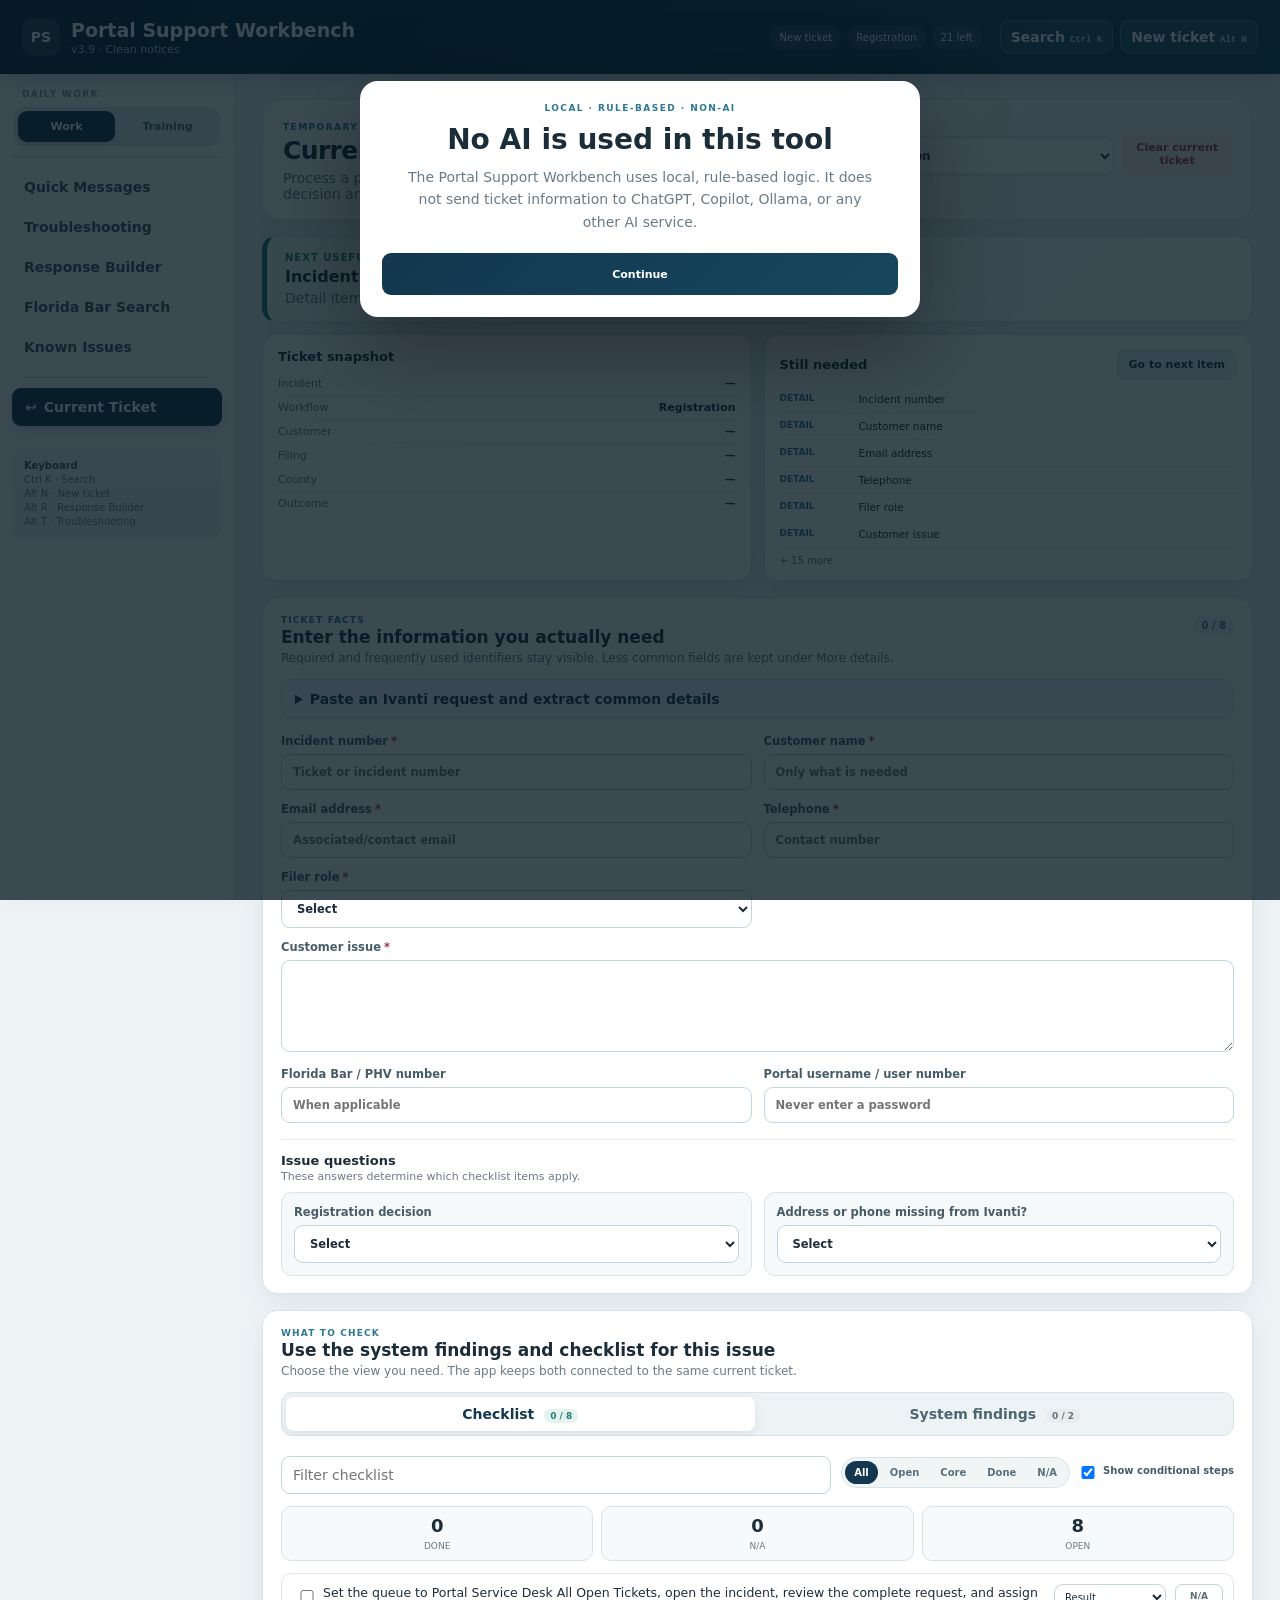
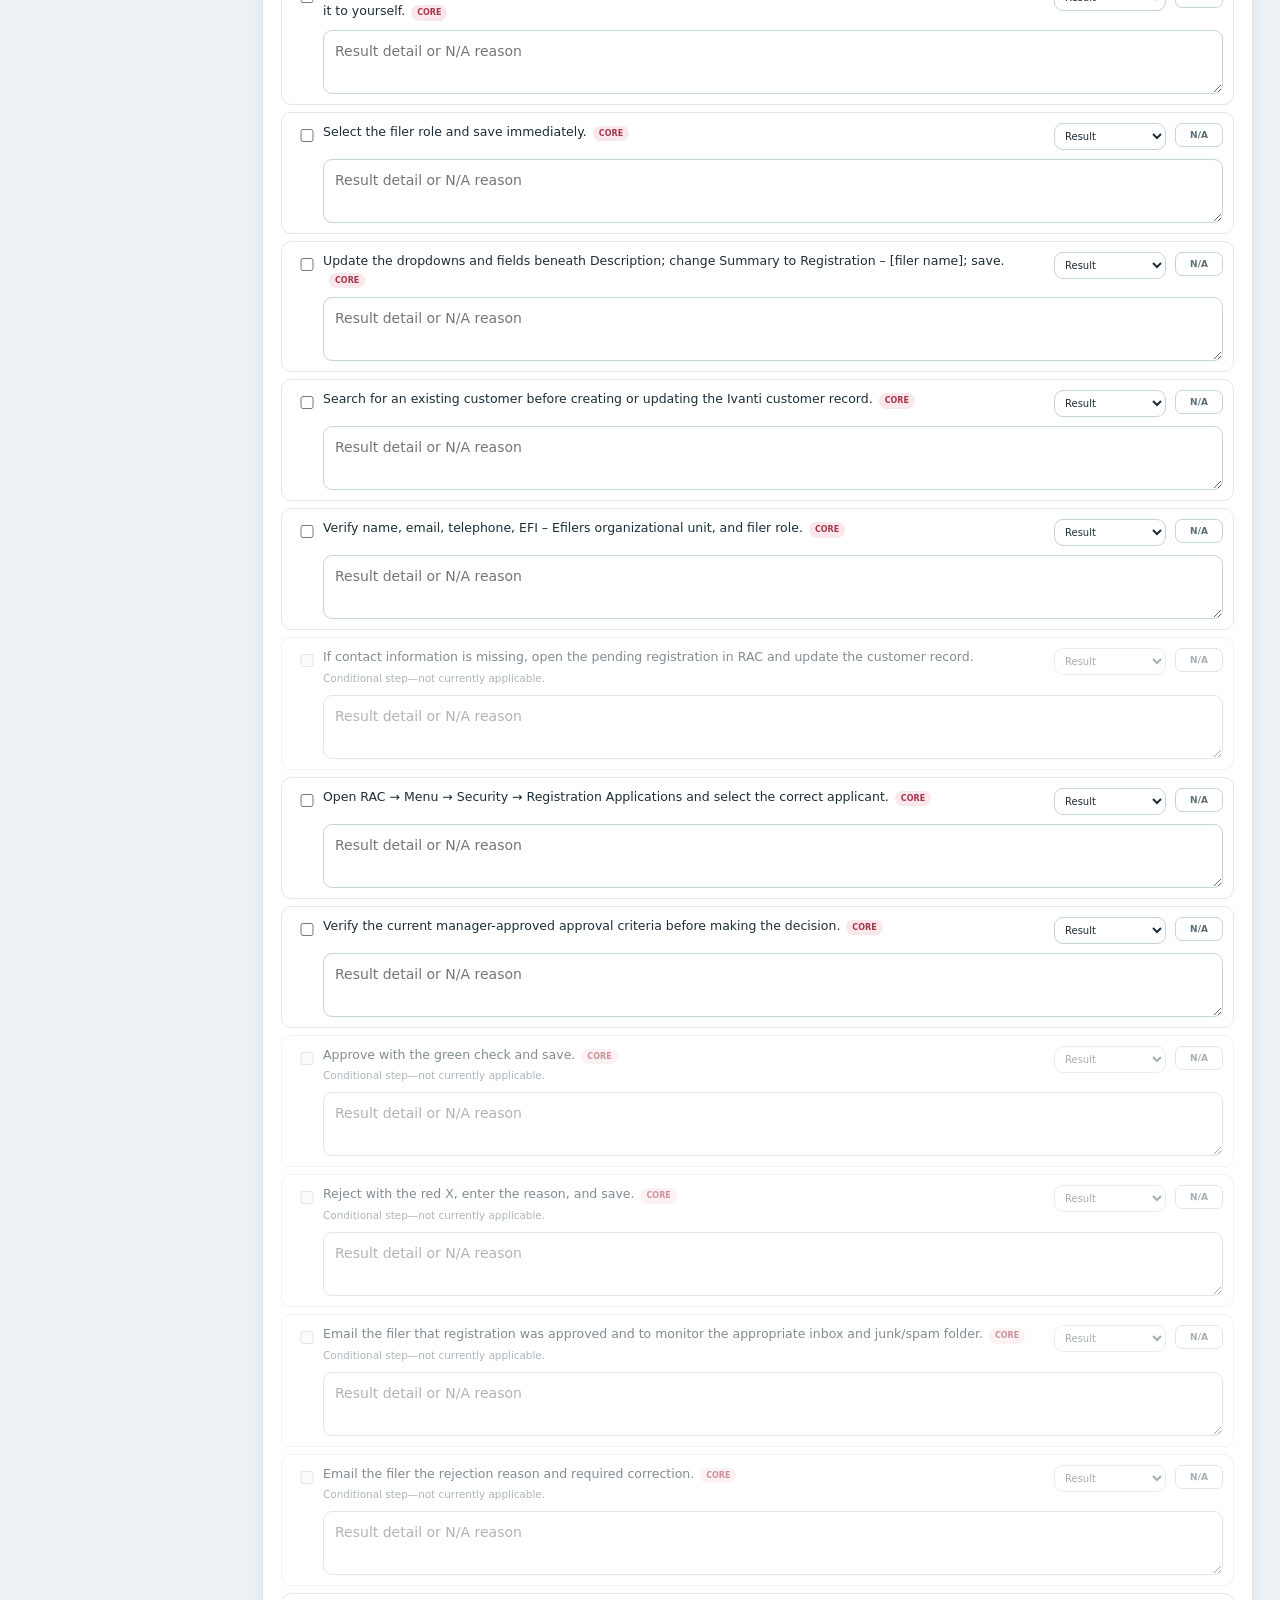
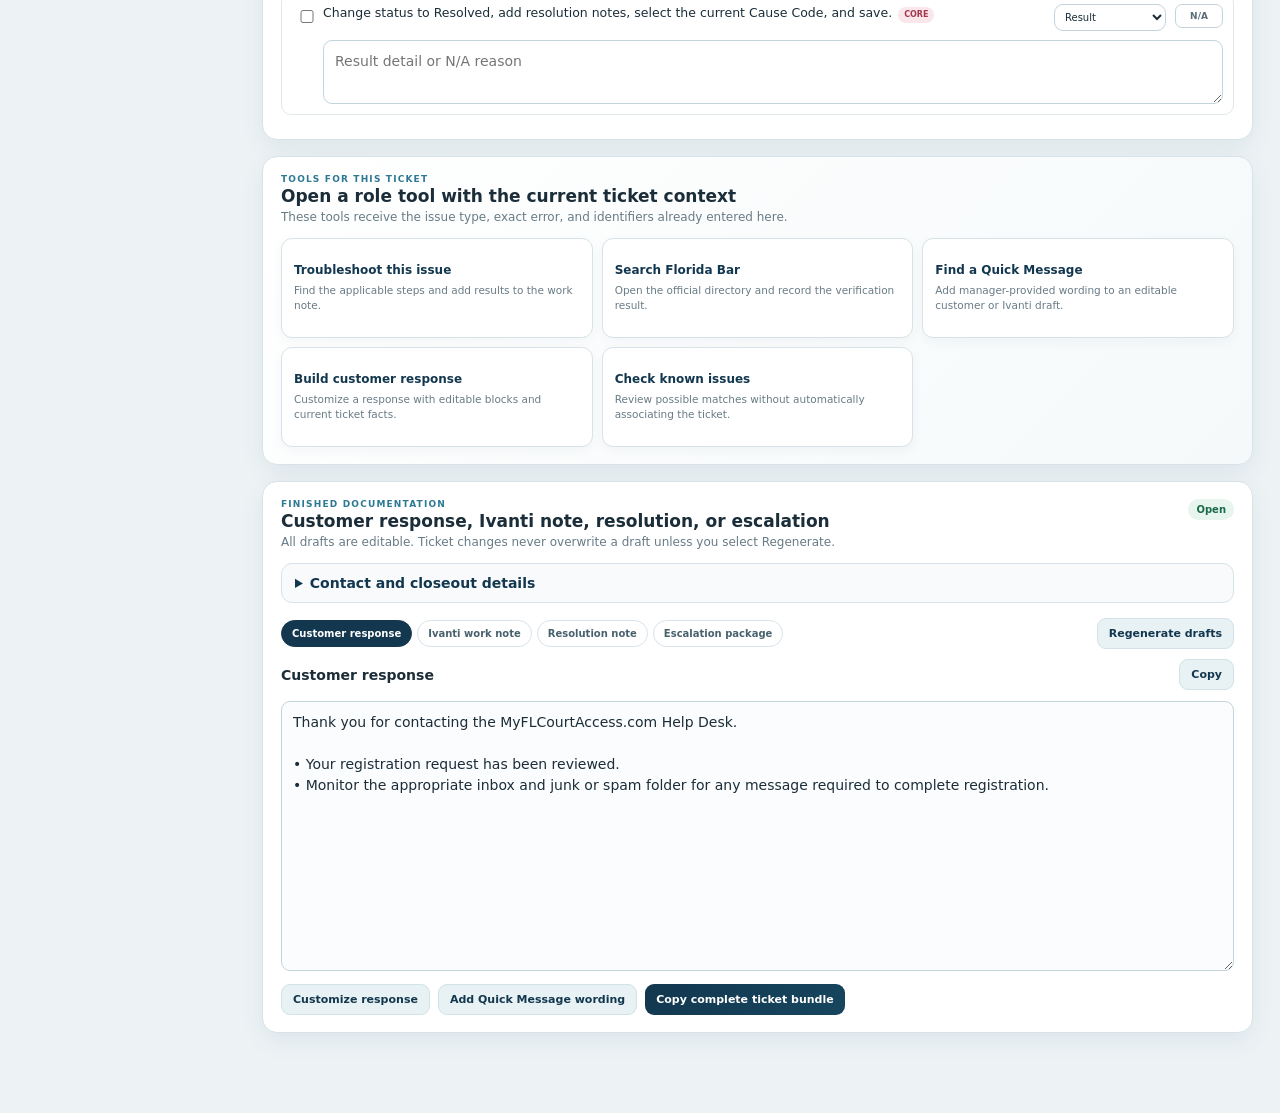
==== commit 4e503422: "1" ====
--- a/index.html
+++ b/index.html
@@ -5,7 +5,7 @@
 <meta name="viewport" content="width=device-width,initial-scale=1">
 <meta name="robots" content="noindex,nofollow,noarchive">
 <meta name="referrer" content="no-referrer">
-<title>Portal Support Workbench v3.8</title>
+<title>Portal Support Workbench v3.9</title>
 <link rel="stylesheet" href="styles.css">
 </head>
 <body>
@@ -18,7 +18,7 @@
   </div>
 </div>
 <header class="topbar">
-  <div class="brand"><div class="brandmark">PS</div><div><h1>Portal Support Workbench</h1><p>v3.8 · Knowledge Hub</p></div></div>
+  <div class="brand"><div class="brandmark">PS</div><div><h1>Portal Support Workbench</h1><p>v3.9 · Clean notices</p></div></div>
   <div class="ticket-strip"><span id="topIncident">New ticket</span><span id="topWorkflow">Registration</span><span id="topProgress">0% ready</span></div>
   <div class="top-actions"><button id="globalSearch">Search <kbd>Ctrl K</kbd></button><button id="newTicket">New ticket <kbd>Alt N</kbd></button></div>
 </header>
@@ -194,16 +194,14 @@
   <div id="referenceCards" class="knowledge-list"></div>
 </section>
 <section id="page-county" class="page">
-  <div class="pagehead"><div><span class="eyebrow">County-specific leads, not universal rules</span><h2>County Notes</h2><p>Notes are consolidated by county and separate what the manager source reported from the safer handling approach and the questions that still require current confirmation.</p></div><span id="countyCount" class="count"></span></div>
-  <div class="warning"><strong>Confirm before use.</strong> County behavior may change independently. These notes are leads for research and referral—not statewide Portal rules or legal/procedural advice.</div>
+  <div class="pagehead"><div><span class="eyebrow">County-specific leads, not universal rules</span><h2>County Notes</h2><p>Notes are consolidated by county and separate what the manager source reported from the safer handling approach. Use them as research leads rather than statewide rules.</p></div><span id="countyCount" class="count"></span></div>
   <div class="toolbar knowledge-toolbar"><input id="countySearch" placeholder="Search county, case type, summons, party, or document"><select id="countyCategory"></select><select id="countyStatus"></select></div>
   <div id="countyCards" class="county-guide-grid"></div>
 </section>
 <section id="page-audit" class="page"><div class="pagehead"><div><span class="eyebrow">Every manager-source entry classified</span><h2>Content Audit</h2><p>Review where each source item belongs, what was removed from active work views, and why it was flagged.</p></div><a class="button-link secondary" href="CONTENT_AUDIT.md" target="_blank" rel="noopener">Open full audit report</a></div><div id="auditStats" class="stats audit-stats"></div><div class="audit-legend"><span><i class="audit-dot active"></i>Active in the appropriate workspace</span><span><i class="audit-dot excluded"></i>Excluded or merged; retained here for traceability</span></div><div class="toolbar"><input id="auditSearch" placeholder="Search title, reason, flag, or source text"><select id="auditType"><option value="">All classifications</option><option>Job procedure</option><option>Quick message</option><option>Troubleshooting</option><option>Known issue</option><option>Reference note</option><option>County note</option></select><select id="auditState"><option value="">All audit states</option><option value="active">Active</option><option value="excluded">Excluded / merged</option><option value="flagged">Flagged for review</option></select><span id="auditCount" class="count"></span></div><div id="auditCards" class="procedure-list audit-list"></div></section>
 <section id="page-traininghome" class="page">
-  <div class="pagehead training-hero"><div><span class="eyebrow">Structured new-hire and refresher training</span><h2>Training Home</h2><p>Follow the learning path, practice with synthetic tickets, and check your understanding. Progress exists only in this browser session and is not stored.</p></div><div class="training-downloads"><a class="button-link secondary" href="TRAINING_GUIDE.html" target="_blank" rel="noopener">Printable training guide</a><a class="button-link secondary" href="PRACTICE_WORKBOOK.html" target="_blank" rel="noopener">Practice workbook</a><a class="button-link secondary" href="TRAINER_GUIDE.html" target="_blank" rel="noopener">Trainer guide</a></div></div>
+  <div class="pagehead training-hero"><div><span class="eyebrow">Structured new-hire and refresher training</span><h2>Training Home</h2><p>Follow the learning path, practice with synthetic tickets, and check your understanding. Progress exists only in this browser session and is not stored. Use current manager direction for live ticket decisions.</p></div><div class="training-downloads"><a class="button-link secondary" href="TRAINING_GUIDE.html" target="_blank" rel="noopener">Printable training guide</a><a class="button-link secondary" href="PRACTICE_WORKBOOK.html" target="_blank" rel="noopener">Practice workbook</a><a class="button-link secondary" href="TRAINER_GUIDE.html" target="_blank" rel="noopener">Trainer guide</a></div></div>
   <div class="training-summary-grid"><article class="training-summary"><strong id="trainingModuleProgress">0 of 12</strong><span>Modules marked complete</span></article><article class="training-summary"><strong id="trainingScenarioProgress">0 of 15</strong><span>Scenarios attempted</span></article><article class="training-summary"><strong id="trainingQuizProgress">Not graded</strong><span>Knowledge-check score</span></article></div>
-  <div class="warning"><strong>Training guardrail:</strong> These materials organize the manager-provided sources. They do not replace current manager direction, current Cause Codes, current approval criteria, or current county/technical requirements.</div>
   <div id="trainingRoadmap" class="training-roadmap"></div>
   <section class="panel training-next"><div><span class="eyebrow">Recommended next step</span><h3 id="trainingNextTitle">Begin with role boundaries</h3><p id="trainingNextText"></p></div><button id="trainingNextButton" class="primary">Open next module</button></section>
 </section>
@@ -234,7 +232,7 @@
   <div class="toolbar knowledge-toolbar"><input id="termSearch" placeholder="Search term, acronym, definition, or related concept"><select id="termCategory"></select><select id="termLetter"><option value="">All letters</option></select></div>
   <div id="termGrid" class="term-guide-grid"></div>
 </section>
-<section id="page-supplemental" class="page"><div class="pagehead"><div><span class="eyebrow">Training provenance and limits</span><h2>Training Sources</h2><p>What the training is based on, what was deliberately excluded, and where current confirmation is still required.</p></div><a class="button-link secondary" href="TRAINING_SOURCE_MAP.html" target="_blank" rel="noopener">Open source map</a></div><div class="panel prose"><h3>Primary source order</h3><ol><li>Manager-provided 2026 Registration Instructions and role notes</li><li>Manager-provided Verbiage for Certain Types of Email</li><li>Quick Troubleshooting</li><li>Quick replies library</li><li>Audited Current Ticket workflows and active source classifications</li><li>Official public documentation only as supplemental context</li></ol><h3>Deliberately not converted into active training rules</h3><ul><li>Conflicting password requirements</li><li>Dated outages, release expectations, and implementation schedules</li><li>Uncertain fees or statements containing “I believe”</li><li>Incomplete instructions that refer to missing documents</li><li>County-specific material presented as a statewide rule</li><li>Legal advice, Clerk procedure, or unverified public guidance</li></ul><div class="warning"><strong>Current confirmation remains required</strong> for approval criteria, Cause Codes, county behavior, technical limits, firewall allowlists, financial/refund paths, and any item visibly marked Review before use.</div></div></section>
+<section id="page-supplemental" class="page"><div class="pagehead"><div><span class="eyebrow">Training provenance and limits</span><h2>Training Sources</h2><p>What the training is based on, what was deliberately excluded, and where current confirmation is still required.</p></div><a class="button-link secondary" href="TRAINING_SOURCE_MAP.html" target="_blank" rel="noopener">Open source map</a></div><div class="panel prose"><h3>Primary source order</h3><ol><li>Manager-provided 2026 Registration Instructions and role notes</li><li>Manager-provided Verbiage for Certain Types of Email</li><li>Quick Troubleshooting</li><li>Quick replies library</li><li>Audited Current Ticket workflows and active source classifications</li><li>Official public documentation only as supplemental context</li></ol><h3>Deliberately not converted into active training rules</h3><ul><li>Conflicting password requirements</li><li>Dated outages, release expectations, and implementation schedules</li><li>Uncertain fees or statements containing “I believe”</li><li>Incomplete instructions that refer to missing documents</li><li>County-specific material presented as a statewide rule</li><li>Legal advice, Clerk procedure, or unverified public guidance</li></ul><p class="source-limit"><strong>Current confirmation remains required:</strong> approval criteria, Cause Codes, county behavior, technical limits, firewall allowlists, financial/refund paths, and items marked Review before use.</p></div></section>
 <section id="page-about" class="page"><div class="pagehead"><h2>Hosting & Security</h2></div><div class="panel prose"><p>This static GitHub Pages edition contains no AI, OpenAI API, Ollama, analytics, or telemetry. Ticket facts are not persisted by the application.</p><p>The Florida Bar tool performs only user-initiated navigation to official Florida Bar pages.</p></div></section>
 </main>
 </div>
--- a/styles.css
+++ b/styles.css
@@ -1,4 +1,4 @@
-*{box-sizing:border-box}:root{--navy:#12374f;--navy2:#0a283b;--teal:#207f76;--blue:#2d7892;--bg:#edf3f5;--card:#fff;--line:#d7e3e8;--line2:#c4d4dc;--text:#1b2d38;--muted:#687b86;--danger:#a4374b;--warn:#8a5a08;--ok:#176b4b;--soft:#f6f9fa;--shadow:0 8px 24px rgba(18,55,79,.07)}html{background:var(--bg);scroll-behavior:smooth}body{margin:0;background:linear-gradient(180deg,#f4f8f9 0,#edf3f5 240px);color:var(--text);font-family:"Segoe UI Variable","Aptos","Segoe UI",system-ui,sans-serif;font-size:14px}button,input,select,textarea{font:inherit}button{cursor:pointer}button:focus-visible,input:focus-visible,select:focus-visible,textarea:focus-visible{outline:3px solid rgba(32,127,118,.22);outline-offset:2px}.hidden,[hidden]{display:none!important}.topbar{position:sticky;top:0;z-index:80;height:74px;padding:0 22px;display:grid;grid-template-columns:minmax(300px,1fr) auto minmax(330px,1fr);align-items:center;gap:18px;background:linear-gradient(118deg,var(--navy2),#15445d);color:#fff;box-shadow:0 5px 20px rgba(8,30,45,.2)}.brand{display:flex;align-items:center;gap:11px}.brandmark{width:38px;height:38px;border-radius:11px;display:grid;place-items:center;background:rgba(255,255,255,.13);font-weight:900}.brand h1{margin:0;font-size:19px}.brand p{margin:2px 0 0;color:#bcd0da;font-size:11px}.ticket-strip{display:flex;gap:6px}.ticket-strip span{padding:6px 9px;border-radius:999px;background:rgba(255,255,255,.09);font-size:10px}.top-actions{display:flex;justify-content:flex-end;align-items:center;gap:7px}.top-actions>button,.mode button{border:1px solid rgba(255,255,255,.2);background:rgba(255,255,255,.08);color:#fff;padding:8px 10px;border-radius:9px;font-weight:700}.mode{display:flex;gap:3px;padding:3px;border-radius:10px;background:rgba(0,0,0,.12)}.mode button{border:0;padding:6px 9px}.mode button.active{background:#fff;color:var(--navy)}kbd{font-size:9px;color:#d4e3e9}.shell{display:grid;grid-template-columns:235px minmax(0,1fr);min-height:calc(100vh - 74px)}.sidebar{position:sticky;top:74px;height:calc(100vh - 74px);overflow:auto;padding:15px 12px 24px;background:rgba(255,255,255,.96);border-right:1px solid var(--line);box-shadow:5px 0 20px rgba(18,55,79,.04)}.navlabel{display:block;margin:8px 11px 6px;color:#8798a1;font-size:9px;font-weight:900;text-transform:uppercase;letter-spacing:.15em}.sidebar nav button{width:100%;border:0;text-align:left;margin:2px 0;padding:10px 12px;border-radius:9px;background:transparent;color:#425660;font-weight:700}.sidebar nav button:hover{background:#edf4f6;color:var(--navy)}.sidebar nav button.active{background:linear-gradient(135deg,var(--navy),#17465f);color:#fff;box-shadow:0 5px 14px rgba(18,55,79,.15)}.shortcut{display:grid;gap:3px;margin-top:20px;padding:12px;border-radius:12px;background:#f1f6f8;color:#6b7e88;font-size:10px}.shortcut strong{color:#3d5663}.page{display:none}.page.active{display:block}main{padding:25px 27px 64px;max-width:1720px}.pagehead,.work-head{display:flex;justify-content:space-between;align-items:flex-start;gap:20px;margin-bottom:16px;padding:20px 22px;border:1px solid var(--line);border-radius:17px;background:linear-gradient(135deg,#fff,#f4f8f9);box-shadow:var(--shadow)}h1,h2,h3,h4,p{margin-top:0}.pagehead h2,.work-head h2{margin:3px 0 5px;font-size:25px;letter-spacing:-.025em}.pagehead p,.work-head p{margin:0;color:var(--muted)}.eyebrow{font-size:9px;font-weight:900;text-transform:uppercase;letter-spacing:.16em;color:var(--blue)}.head-actions{display:flex;gap:8px;align-items:flex-end}.workflow-selector{min-width:280px}.work-layout{display:grid;grid-template-columns:minmax(0,1fr) 310px;gap:18px;align-items:start}.work-section,.panel,.rail-card,.item-card,.system-card,.term-card,.procedure,.scenario-card{border:1px solid var(--line);border-radius:15px;background:#fff;box-shadow:var(--shadow)}.work-section{padding:18px;margin-bottom:16px}.section-heading{display:grid;grid-template-columns:36px minmax(0,1fr) auto;gap:11px;align-items:start;margin-bottom:15px}.section-number{width:32px;height:32px;display:grid;place-items:center;border-radius:10px;background:var(--navy);color:#fff;font-weight:900}.section-heading h3{margin:1px 0 3px;font-size:17px}.section-heading p{margin:0;color:var(--muted);font-size:12px}.section-status{padding:5px 8px;border-radius:999px;background:#eef3f5;color:#61737d;font-size:10px;font-weight:800}.section-status.complete{background:#e8f5ee;color:var(--ok)}.next-action{margin-bottom:15px;padding:15px 18px;border:1px solid #b7d8d1;border-left:5px solid var(--teal);border-radius:13px;background:linear-gradient(135deg,#eef9f6,#fff);box-shadow:var(--shadow)}.next-action strong{display:block;margin-bottom:4px;color:var(--teal);font-size:10px;text-transform:uppercase;letter-spacing:.1em}.next-action h3{margin:0 0 4px;font-size:16px}.next-action p{margin:0;color:var(--muted)}.field-grid,.question-grid,.closeout-grid{display:grid;grid-template-columns:repeat(2,minmax(0,1fr));gap:12px}.field-grid .full,.closeout-grid .full{grid-column:1/-1}label,.field-label{display:block;color:#465d68;font-size:11.5px;font-weight:700}input,select,textarea{width:100%;margin-top:6px;padding:10px 11px;border:1px solid var(--line2);border-radius:9px;background:#fff;color:var(--text)}textarea{min-height:92px;resize:vertical;line-height:1.5}input:focus,select:focus,textarea:focus{border-color:#5caaa2;box-shadow:0 0 0 3px rgba(32,127,118,.1)}.required{color:var(--danger);margin-left:3px}.question-card{padding:12px;border:1px solid var(--line);border-radius:11px;background:var(--soft)}.system-evidence-grid{display:grid;grid-template-columns:repeat(2,minmax(0,1fr));gap:12px}.evidence-card{padding:14px;border:1px solid var(--line);border-radius:12px;background:#fafcfc}.evidence-card.required-card{border-top:4px solid var(--blue)}.evidence-head{display:flex;justify-content:space-between;gap:10px;align-items:center;margin-bottom:10px}.evidence-head h4{margin:0}.core{display:inline-block;margin-left:6px;padding:2px 6px;border-radius:999px;background:#fae7eb;color:var(--danger);font-size:8px;font-weight:900}.check-toolbar{display:grid;grid-template-columns:minmax(220px,1fr) auto auto;gap:10px;align-items:center;margin-bottom:12px}.segmented{display:flex;gap:3px;padding:3px;border:1px solid var(--line);border-radius:999px;background:#f0f5f6}.segmented button{border:0;border-radius:999px;padding:6px 9px;background:transparent;color:#58707b;font-size:10px;font-weight:800}.segmented button.active{background:var(--navy);color:#fff}.checkline{display:flex;gap:7px;align-items:flex-start}.checkline input{width:16px;margin:1px 0 0}.checkline.compact{white-space:nowrap;font-size:10px}.stats{display:grid;grid-template-columns:repeat(3,1fr);gap:8px;margin-bottom:12px}.stats div{padding:8px;border:1px solid var(--line);border-radius:10px;background:#f7fafb;text-align:center}.stats strong{display:block;font-size:18px}.stats span{font-size:9px;color:var(--muted);text-transform:uppercase}.action-row{display:grid;grid-template-columns:22px minmax(0,1fr) 112px 48px;gap:9px;align-items:start;padding:10px;border:1px solid #e0e8ec;border-radius:10px;background:#fff;margin-bottom:7px}.action-row.done{background:#eef8f3;border-color:#b7d9c8}.action-row.na-row{background:#f2f4f5;opacity:.72}.action-row.hidden-row{display:none}.action-copy{font-size:12.5px;line-height:1.45}.action-copy small{display:block;margin-top:4px;color:var(--muted)}.action-row select{margin:0;padding:6px;font-size:10px}.na-button{border:1px solid var(--line2);border-radius:7px;background:#fff;color:#5b6e78;padding:6px;font-size:9px;font-weight:800}.na-button.active{background:#dfe5e8}.action-note{grid-column:2/5;min-height:58px;margin:0}.output-toolbar{display:flex;justify-content:space-between;gap:10px;align-items:center;margin-top:15px}.output-tabs{display:flex;gap:5px;flex-wrap:wrap}.output-tabs button{border:1px solid var(--line);border-radius:999px;background:#fff;color:#48616d;padding:7px 10px;font-size:10px;font-weight:800}.output-tabs button.active{background:var(--navy);color:#fff;border-color:var(--navy)}.output-panel{display:none;margin-top:10px}.output-panel.active{display:block}.output-panel textarea{min-height:320px;background:#fbfcfd}.output-head{display:flex;justify-content:space-between;align-items:center;margin-bottom:5px}.stale{color:var(--warn);font-size:10px;margin-right:8px}.response-actions,.stack-actions{display:flex;gap:8px;flex-wrap:wrap;margin-top:10px}.review-check{grid-column:1/-1;padding:11px;border:1px solid var(--line);border-radius:10px;background:#f7fafb}.work-rail{position:sticky;top:92px}.rail-card{padding:14px;margin-bottom:12px}.rail-card h3{font-size:14px;margin-bottom:9px}.rail-card p{font-size:11.5px;line-height:1.5;color:var(--muted)}.required-item{padding:7px 0;border-bottom:1px solid #edf1f3;font-size:11px}.snapshot-row{display:flex;justify-content:space-between;gap:10px;padding:5px 0;border-bottom:1px solid #edf1f3;font-size:11px}.snapshot-row span:first-child{color:var(--muted)}.tool-link{width:100%;margin:4px 0;border:1px solid var(--line);border-radius:9px;background:#f7fafb;color:var(--navy);padding:9px;text-align:left;font-weight:750}.toolbar{display:flex;gap:9px;align-items:center;flex-wrap:wrap;margin:14px 0}.toolbar>input{flex:1;min-width:250px}.toolbar select{width:auto;min-width:190px}.toolbar input,.toolbar select{margin:0}.toolbar.simple{align-items:flex-start}.count{margin-left:auto;padding:6px 9px;border-radius:999px;background:var(--navy);color:#fff;font-size:10px}.split{display:grid;grid-template-columns:minmax(0,2fr) minmax(320px,1fr);gap:18px;align-items:start}.cards{display:grid;grid-template-columns:repeat(2,minmax(0,1fr));gap:12px}.item-card{display:flex;flex-direction:column;padding:14px}.item-card h3{font-size:14px;margin:0}.item-meta{margin:5px 0;color:var(--muted);font-size:9.5px}.source-text{white-space:pre-wrap;max-height:250px;overflow:auto;padding:11px;border:1px solid #e0e8eb;border-radius:9px;background:#f8fafb;font-size:12px;line-height:1.5}.item-actions{display:flex;gap:6px;margin-top:auto;padding-top:10px}.sticky{position:sticky;top:92px}.panel{padding:16px}.panelhead{display:flex;justify-content:space-between;gap:10px;align-items:flex-start}.full{width:100%}.large{min-height:280px}.huge{min-height:500px}.suggestion-strip{display:flex;gap:8px;overflow:auto;margin:12px 0;padding-bottom:4px}.suggestion-pill{min-width:220px;padding:10px;border:1px solid #cfe0e5;border-radius:11px;background:#f3f8f9}.suggestion-pill strong{display:block;font-size:11px}.suggestion-pill button{margin-top:7px}.kit-item{padding:9px;border:1px solid var(--line);border-radius:9px;background:#f7fafb;margin-bottom:7px}.kit-head{display:flex;justify-content:space-between;gap:8px}.kit-controls{display:flex;gap:3px}.kit-controls button{width:25px;height:25px;border:0;border-radius:6px;background:#e6eef1}.master-group{margin:12px 0 5px;font-size:10px;font-weight:900;text-transform:uppercase;color:var(--blue)}.master-check{display:flex;gap:7px;padding:7px;border-bottom:1px solid #edf1f3;font-size:11px}.master-check input{width:16px;margin:1px 0 0}.builder-layout{display:grid;grid-template-columns:minmax(0,1.25fr) minmax(360px,.75fr);gap:18px;align-items:start}.builder-add,.insert-tools{display:grid;grid-template-columns:minmax(0,1fr) auto;gap:8px;align-items:end;margin-bottom:12px}.builder-block{padding:12px;border:1px solid var(--line);border-radius:11px;background:#f9fbfb;margin:9px 0}.builder-block-head{display:grid;grid-template-columns:1fr auto;gap:8px;align-items:center}.builder-block-head input{margin:0}.builder-controls{display:flex;gap:3px}.builder-controls button{width:27px;height:27px;border:0;border-radius:6px;background:#e5eef1}.builder-block textarea{min-height:105px}.block-source{font-size:9px;color:var(--muted)}.fact-chips,.intent-chips{display:flex;gap:5px;flex-wrap:wrap;margin:7px 0 12px}.fact-chips button,.intent-chips button{border:1px solid var(--line);border-radius:999px;background:#fff;color:#3e5966;padding:6px 9px;font-size:10px}.intent-chips button.active{background:var(--navy);color:#fff}.source-summary{margin-top:10px;padding:9px;border-radius:9px;background:#f1f6f8;color:var(--muted);font-size:10px}.reply-mode{display:flex;gap:5px;margin:10px 0}.reply-mode button{border:1px solid var(--line);border-radius:10px;background:#fff;padding:9px 14px;font-weight:800}.reply-mode button.active{background:var(--navy);color:#fff}.info,.warning{padding:11px 13px;border-radius:10px;line-height:1.5}.info{background:#edf6f7;border:1px solid #d2e5e8;color:#3b5c67}.warning{background:#fff7e8;border:1px solid #ead29e;color:#704c10}.reply-split{grid-template-columns:minmax(0,2fr) minmax(340px,1fr)}.reply-card .source-text{min-height:90px}.bar-layout{display:grid;grid-template-columns:minmax(0,.75fr) minmax(0,1.25fr);gap:18px}.button-grid{display:grid;gap:8px;margin:12px 0}.primary,.secondary,.danger{border:0;border-radius:9px;padding:8px 11px;font-size:11px;font-weight:800}.primary{background:linear-gradient(135deg,var(--navy),#17465f);color:#fff}.secondary{background:#e8f1f3;color:var(--navy);border:1px solid #d3e2e7}.danger{background:#f8e7ea;color:var(--danger)}.cardgrid,.system-grid{display:grid;grid-template-columns:repeat(3,minmax(0,1fr));gap:12px}.system-card,.term-card,.scenario-card{padding:15px}.procedure{margin:8px 0;overflow:hidden}.procedure summary{padding:12px;cursor:pointer;font-weight:750}.procedure-body{padding:0 12px 12px}.status{margin-left:6px;padding:2px 6px;border-radius:999px;background:#edf2f4;color:#63747d;font-size:8px}.searchwide{width:100%;margin:0 0 14px}.search-overlay,.overlay{position:fixed;inset:0;z-index:200;display:grid;place-items:start center;padding:9vh 20px;background:rgba(5,22,32,.78)}.dialog,.search-dialog{width:min(760px,100%);padding:22px;border-radius:18px;background:#fff;box-shadow:0 30px 90px rgba(0,0,0,.35)}.dialog{width:min(620px,100%)}.search-result{display:block;width:100%;border:0;border-radius:9px;background:#fff;padding:10px;text-align:left}.search-result:hover{background:#eef5f6}.search-result strong{display:block}.search-result small{display:block;color:var(--muted)}.toast{position:fixed;right:20px;bottom:20px;z-index:300;padding:10px 14px;border-radius:10px;background:#0e3044;color:#fff;opacity:0;transform:translateY(12px);transition:.18s}.toast.show{opacity:1;transform:none}.prose{line-height:1.65}
+*{box-sizing:border-box}:root{--navy:#12374f;--navy2:#0a283b;--teal:#207f76;--blue:#2d7892;--bg:#edf3f5;--card:#fff;--line:#d7e3e8;--line2:#c4d4dc;--text:#1b2d38;--muted:#687b86;--danger:#a4374b;--warn:#8a5a08;--ok:#176b4b;--soft:#f6f9fa;--shadow:0 8px 24px rgba(18,55,79,.07)}html{background:var(--bg);scroll-behavior:smooth}body{margin:0;background:linear-gradient(180deg,#f4f8f9 0,#edf3f5 240px);color:var(--text);font-family:"Segoe UI Variable","Aptos","Segoe UI",system-ui,sans-serif;font-size:14px}button,input,select,textarea{font:inherit}button{cursor:pointer}button:focus-visible,input:focus-visible,select:focus-visible,textarea:focus-visible{outline:3px solid rgba(32,127,118,.22);outline-offset:2px}.hidden,[hidden]{display:none!important}.topbar{position:sticky;top:0;z-index:80;height:74px;padding:0 22px;display:grid;grid-template-columns:minmax(300px,1fr) auto minmax(330px,1fr);align-items:center;gap:18px;background:linear-gradient(118deg,var(--navy2),#15445d);color:#fff;box-shadow:0 5px 20px rgba(8,30,45,.2)}.brand{display:flex;align-items:center;gap:11px}.brandmark{width:38px;height:38px;border-radius:11px;display:grid;place-items:center;background:rgba(255,255,255,.13);font-weight:900}.brand h1{margin:0;font-size:19px}.brand p{margin:2px 0 0;color:#bcd0da;font-size:11px}.ticket-strip{display:flex;gap:6px}.ticket-strip span{padding:6px 9px;border-radius:999px;background:rgba(255,255,255,.09);font-size:10px}.top-actions{display:flex;justify-content:flex-end;align-items:center;gap:7px}.top-actions>button,.mode button{border:1px solid rgba(255,255,255,.2);background:rgba(255,255,255,.08);color:#fff;padding:8px 10px;border-radius:9px;font-weight:700}.mode{display:flex;gap:3px;padding:3px;border-radius:10px;background:rgba(0,0,0,.12)}.mode button{border:0;padding:6px 9px}.mode button.active{background:#fff;color:var(--navy)}kbd{font-size:9px;color:#d4e3e9}.shell{display:grid;grid-template-columns:235px minmax(0,1fr);min-height:calc(100vh - 74px)}.sidebar{position:sticky;top:74px;height:calc(100vh - 74px);overflow:auto;padding:15px 12px 24px;background:rgba(255,255,255,.96);border-right:1px solid var(--line);box-shadow:5px 0 20px rgba(18,55,79,.04)}.navlabel{display:block;margin:8px 11px 6px;color:#8798a1;font-size:9px;font-weight:900;text-transform:uppercase;letter-spacing:.15em}.sidebar nav button{width:100%;border:0;text-align:left;margin:2px 0;padding:10px 12px;border-radius:9px;background:transparent;color:#425660;font-weight:700}.sidebar nav button:hover{background:#edf4f6;color:var(--navy)}.sidebar nav button.active{background:linear-gradient(135deg,var(--navy),#17465f);color:#fff;box-shadow:0 5px 14px rgba(18,55,79,.15)}.shortcut{display:grid;gap:3px;margin-top:20px;padding:12px;border-radius:12px;background:#f1f6f8;color:#6b7e88;font-size:10px}.shortcut strong{color:#3d5663}.page{display:none}.page.active{display:block}main{padding:25px 27px 64px;max-width:1720px}.pagehead,.work-head{display:flex;justify-content:space-between;align-items:flex-start;gap:20px;margin-bottom:16px;padding:20px 22px;border:1px solid var(--line);border-radius:17px;background:linear-gradient(135deg,#fff,#f4f8f9);box-shadow:var(--shadow)}h1,h2,h3,h4,p{margin-top:0}.pagehead h2,.work-head h2{margin:3px 0 5px;font-size:25px;letter-spacing:-.025em}.pagehead p,.work-head p{margin:0;color:var(--muted)}.eyebrow{font-size:9px;font-weight:900;text-transform:uppercase;letter-spacing:.16em;color:var(--blue)}.head-actions{display:flex;gap:8px;align-items:flex-end}.workflow-selector{min-width:280px}.work-layout{display:grid;grid-template-columns:minmax(0,1fr) 310px;gap:18px;align-items:start}.work-section,.panel,.rail-card,.item-card,.system-card,.term-card,.procedure,.scenario-card{border:1px solid var(--line);border-radius:15px;background:#fff;box-shadow:var(--shadow)}.work-section{padding:18px;margin-bottom:16px}.section-heading{display:grid;grid-template-columns:36px minmax(0,1fr) auto;gap:11px;align-items:start;margin-bottom:15px}.section-number{width:32px;height:32px;display:grid;place-items:center;border-radius:10px;background:var(--navy);color:#fff;font-weight:900}.section-heading h3{margin:1px 0 3px;font-size:17px}.section-heading p{margin:0;color:var(--muted);font-size:12px}.section-status{padding:5px 8px;border-radius:999px;background:#eef3f5;color:#61737d;font-size:10px;font-weight:800}.section-status.complete{background:#e8f5ee;color:var(--ok)}.next-action{margin-bottom:15px;padding:15px 18px;border:1px solid #b7d8d1;border-left:5px solid var(--teal);border-radius:13px;background:linear-gradient(135deg,#eef9f6,#fff);box-shadow:var(--shadow)}.next-action strong{display:block;margin-bottom:4px;color:var(--teal);font-size:10px;text-transform:uppercase;letter-spacing:.1em}.next-action h3{margin:0 0 4px;font-size:16px}.next-action p{margin:0;color:var(--muted)}.field-grid,.question-grid,.closeout-grid{display:grid;grid-template-columns:repeat(2,minmax(0,1fr));gap:12px}.field-grid .full,.closeout-grid .full{grid-column:1/-1}label,.field-label{display:block;color:#465d68;font-size:11.5px;font-weight:700}input,select,textarea{width:100%;margin-top:6px;padding:10px 11px;border:1px solid var(--line2);border-radius:9px;background:#fff;color:var(--text)}textarea{min-height:92px;resize:vertical;line-height:1.5}input:focus,select:focus,textarea:focus{border-color:#5caaa2;box-shadow:0 0 0 3px rgba(32,127,118,.1)}.required{color:var(--danger);margin-left:3px}.question-card{padding:12px;border:1px solid var(--line);border-radius:11px;background:var(--soft)}.system-evidence-grid{display:grid;grid-template-columns:repeat(2,minmax(0,1fr));gap:12px}.evidence-card{padding:14px;border:1px solid var(--line);border-radius:12px;background:#fafcfc}.evidence-card.required-card{border-top:4px solid var(--blue)}.evidence-head{display:flex;justify-content:space-between;gap:10px;align-items:center;margin-bottom:10px}.evidence-head h4{margin:0}.core{display:inline-block;margin-left:6px;padding:2px 6px;border-radius:999px;background:#fae7eb;color:var(--danger);font-size:8px;font-weight:900}.check-toolbar{display:grid;grid-template-columns:minmax(220px,1fr) auto auto;gap:10px;align-items:center;margin-bottom:12px}.segmented{display:flex;gap:3px;padding:3px;border:1px solid var(--line);border-radius:999px;background:#f0f5f6}.segmented button{border:0;border-radius:999px;padding:6px 9px;background:transparent;color:#58707b;font-size:10px;font-weight:800}.segmented button.active{background:var(--navy);color:#fff}.checkline{display:flex;gap:7px;align-items:flex-start}.checkline input{width:16px;margin:1px 0 0}.checkline.compact{white-space:nowrap;font-size:10px}.stats{display:grid;grid-template-columns:repeat(3,1fr);gap:8px;margin-bottom:12px}.stats div{padding:8px;border:1px solid var(--line);border-radius:10px;background:#f7fafb;text-align:center}.stats strong{display:block;font-size:18px}.stats span{font-size:9px;color:var(--muted);text-transform:uppercase}.action-row{display:grid;grid-template-columns:22px minmax(0,1fr) 112px 48px;gap:9px;align-items:start;padding:10px;border:1px solid #e0e8ec;border-radius:10px;background:#fff;margin-bottom:7px}.action-row.done{background:#eef8f3;border-color:#b7d9c8}.action-row.na-row{background:#f2f4f5;opacity:.72}.action-row.hidden-row{display:none}.action-copy{font-size:12.5px;line-height:1.45}.action-copy small{display:block;margin-top:4px;color:var(--muted)}.action-row select{margin:0;padding:6px;font-size:10px}.na-button{border:1px solid var(--line2);border-radius:7px;background:#fff;color:#5b6e78;padding:6px;font-size:9px;font-weight:800}.na-button.active{background:#dfe5e8}.action-note{grid-column:2/5;min-height:58px;margin:0}.output-toolbar{display:flex;justify-content:space-between;gap:10px;align-items:center;margin-top:15px}.output-tabs{display:flex;gap:5px;flex-wrap:wrap}.output-tabs button{border:1px solid var(--line);border-radius:999px;background:#fff;color:#48616d;padding:7px 10px;font-size:10px;font-weight:800}.output-tabs button.active{background:var(--navy);color:#fff;border-color:var(--navy)}.output-panel{display:none;margin-top:10px}.output-panel.active{display:block}.output-panel textarea{min-height:320px;background:#fbfcfd}.output-head{display:flex;justify-content:space-between;align-items:center;margin-bottom:5px}.stale{color:var(--warn);font-size:10px;margin-right:8px}.response-actions,.stack-actions{display:flex;gap:8px;flex-wrap:wrap;margin-top:10px}.review-check{grid-column:1/-1;padding:11px;border:1px solid var(--line);border-radius:10px;background:#f7fafb}.work-rail{position:sticky;top:92px}.rail-card{padding:14px;margin-bottom:12px}.rail-card h3{font-size:14px;margin-bottom:9px}.rail-card p{font-size:11.5px;line-height:1.5;color:var(--muted)}.required-item{padding:7px 0;border-bottom:1px solid #edf1f3;font-size:11px}.snapshot-row{display:flex;justify-content:space-between;gap:10px;padding:5px 0;border-bottom:1px solid #edf1f3;font-size:11px}.snapshot-row span:first-child{color:var(--muted)}.tool-link{width:100%;margin:4px 0;border:1px solid var(--line);border-radius:9px;background:#f7fafb;color:var(--navy);padding:9px;text-align:left;font-weight:750}.toolbar{display:flex;gap:9px;align-items:center;flex-wrap:wrap;margin:14px 0}.toolbar>input{flex:1;min-width:250px}.toolbar select{width:auto;min-width:190px}.toolbar input,.toolbar select{margin:0}.toolbar.simple{align-items:flex-start}.count{margin-left:auto;padding:6px 9px;border-radius:999px;background:var(--navy);color:#fff;font-size:10px}.split{display:grid;grid-template-columns:minmax(0,2fr) minmax(320px,1fr);gap:18px;align-items:start}.cards{display:grid;grid-template-columns:repeat(2,minmax(0,1fr));gap:12px}.item-card{display:flex;flex-direction:column;padding:14px}.item-card h3{font-size:14px;margin:0}.item-meta{margin:5px 0;color:var(--muted);font-size:9.5px}.source-text{white-space:pre-wrap;max-height:250px;overflow:auto;padding:11px;border:1px solid #e0e8eb;border-radius:9px;background:#f8fafb;font-size:12px;line-height:1.5}.item-actions{display:flex;gap:6px;margin-top:auto;padding-top:10px}.sticky{position:sticky;top:92px}.panel{padding:16px}.panelhead{display:flex;justify-content:space-between;gap:10px;align-items:flex-start}.full{width:100%}.large{min-height:280px}.huge{min-height:500px}.suggestion-strip{display:flex;gap:8px;overflow:auto;margin:12px 0;padding-bottom:4px}.suggestion-pill{min-width:220px;padding:10px;border:1px solid #cfe0e5;border-radius:11px;background:#f3f8f9}.suggestion-pill strong{display:block;font-size:11px}.suggestion-pill button{margin-top:7px}.kit-item{padding:9px;border:1px solid var(--line);border-radius:9px;background:#f7fafb;margin-bottom:7px}.kit-head{display:flex;justify-content:space-between;gap:8px}.kit-controls{display:flex;gap:3px}.kit-controls button{width:25px;height:25px;border:0;border-radius:6px;background:#e6eef1}.master-group{margin:12px 0 5px;font-size:10px;font-weight:900;text-transform:uppercase;color:var(--blue)}.master-check{display:flex;gap:7px;padding:7px;border-bottom:1px solid #edf1f3;font-size:11px}.master-check input{width:16px;margin:1px 0 0}.builder-layout{display:grid;grid-template-columns:minmax(0,1.25fr) minmax(360px,.75fr);gap:18px;align-items:start}.builder-add,.insert-tools{display:grid;grid-template-columns:minmax(0,1fr) auto;gap:8px;align-items:end;margin-bottom:12px}.builder-block{padding:12px;border:1px solid var(--line);border-radius:11px;background:#f9fbfb;margin:9px 0}.builder-block-head{display:grid;grid-template-columns:1fr auto;gap:8px;align-items:center}.builder-block-head input{margin:0}.builder-controls{display:flex;gap:3px}.builder-controls button{width:27px;height:27px;border:0;border-radius:6px;background:#e5eef1}.builder-block textarea{min-height:105px}.block-source{font-size:9px;color:var(--muted)}.fact-chips,.intent-chips{display:flex;gap:5px;flex-wrap:wrap;margin:7px 0 12px}.fact-chips button,.intent-chips button{border:1px solid var(--line);border-radius:999px;background:#fff;color:#3e5966;padding:6px 9px;font-size:10px}.intent-chips button.active{background:var(--navy);color:#fff}.source-summary{margin-top:10px;padding:9px;border-radius:9px;background:#f1f6f8;color:var(--muted);font-size:10px}.reply-mode{display:flex;gap:5px;margin:10px 0}.reply-mode button{border:1px solid var(--line);border-radius:10px;background:#fff;padding:9px 14px;font-weight:800}.reply-mode button.active{background:var(--navy);color:#fff}.info{padding:11px 13px;border-radius:10px;line-height:1.5;background:#edf6f7;border:1px solid #d2e5e8;color:#3b5c67}.knowledge-inline-note{margin-top:14px;padding-top:12px;border-top:1px solid var(--line);color:var(--muted);line-height:1.5}.audit-flags{margin:7px 0;color:var(--muted);font-size:10px;line-height:1.4}.source-limit{margin-top:16px;color:var(--muted);line-height:1.55}.reply-split{grid-template-columns:minmax(0,2fr) minmax(340px,1fr)}.reply-card .source-text{min-height:90px}.bar-layout{display:grid;grid-template-columns:minmax(0,.75fr) minmax(0,1.25fr);gap:18px}.button-grid{display:grid;gap:8px;margin:12px 0}.primary,.secondary,.danger{border:0;border-radius:9px;padding:8px 11px;font-size:11px;font-weight:800}.primary{background:linear-gradient(135deg,var(--navy),#17465f);color:#fff}.secondary{background:#e8f1f3;color:var(--navy);border:1px solid #d3e2e7}.danger{background:#f8e7ea;color:var(--danger)}.cardgrid,.system-grid{display:grid;grid-template-columns:repeat(3,minmax(0,1fr));gap:12px}.system-card,.term-card,.scenario-card{padding:15px}.procedure{margin:8px 0;overflow:hidden}.procedure summary{padding:12px;cursor:pointer;font-weight:750}.procedure-body{padding:0 12px 12px}.status{margin-left:6px;padding:2px 6px;border-radius:999px;background:#edf2f4;color:#63747d;font-size:8px}.searchwide{width:100%;margin:0 0 14px}.search-overlay,.overlay{position:fixed;inset:0;z-index:200;display:grid;place-items:start center;padding:9vh 20px;background:rgba(5,22,32,.78)}.dialog,.search-dialog{width:min(760px,100%);padding:22px;border-radius:18px;background:#fff;box-shadow:0 30px 90px rgba(0,0,0,.35)}.dialog{width:min(620px,100%)}.search-result{display:block;width:100%;border:0;border-radius:9px;background:#fff;padding:10px;text-align:left}.search-result:hover{background:#eef5f6}.search-result strong{display:block}.search-result small{display:block;color:var(--muted)}.toast{position:fixed;right:20px;bottom:20px;z-index:300;padding:10px 14px;border-radius:10px;background:#0e3044;color:#fff;opacity:0;transform:translateY(12px);transition:.18s}.toast.show{opacity:1;transform:none}.prose{line-height:1.65}
 @media(max-width:1200px){.work-layout,.builder-layout,.bar-layout{grid-template-columns:1fr}.work-rail,.sticky{position:static}.cards{grid-template-columns:1fr}.cardgrid,.system-grid{grid-template-columns:repeat(2,minmax(0,1fr))}}
 @media(max-width:850px){.topbar{height:auto;min-height:70px;padding:11px 14px;grid-template-columns:1fr auto}.ticket-strip{display:none}.top-actions>button{display:none}.shell{grid-template-columns:1fr}.sidebar{position:static;height:auto;padding:8px;overflow:auto}.sidebar nav{display:flex;gap:4px;overflow:auto}.navlabel,.shortcut{display:none}.sidebar nav button{min-width:max-content}.sidebar nav button.active{box-shadow:none}main{padding:14px 12px 50px}.work-head,.pagehead{padding:16px;flex-direction:column}.head-actions{width:100%}.workflow-selector{min-width:0;flex:1}.field-grid,.question-grid,.closeout-grid,.system-evidence-grid,.cardgrid,.system-grid{grid-template-columns:1fr}.check-toolbar{grid-template-columns:1fr}.split,.reply-split{grid-template-columns:1fr}.action-row{grid-template-columns:22px minmax(0,1fr) 90px}.action-row .na-button{grid-column:2}.action-note{grid-column:2/4}.section-heading{grid-template-columns:34px minmax(0,1fr)}.section-status{grid-column:2}.output-toolbar{align-items:flex-start;flex-direction:column}.builder-add,.insert-tools{grid-template-columns:1fr}.huge{min-height:340px}}
 @media(prefers-reduced-motion:reduce){*{scroll-behavior:auto!important;transition:none!important}}
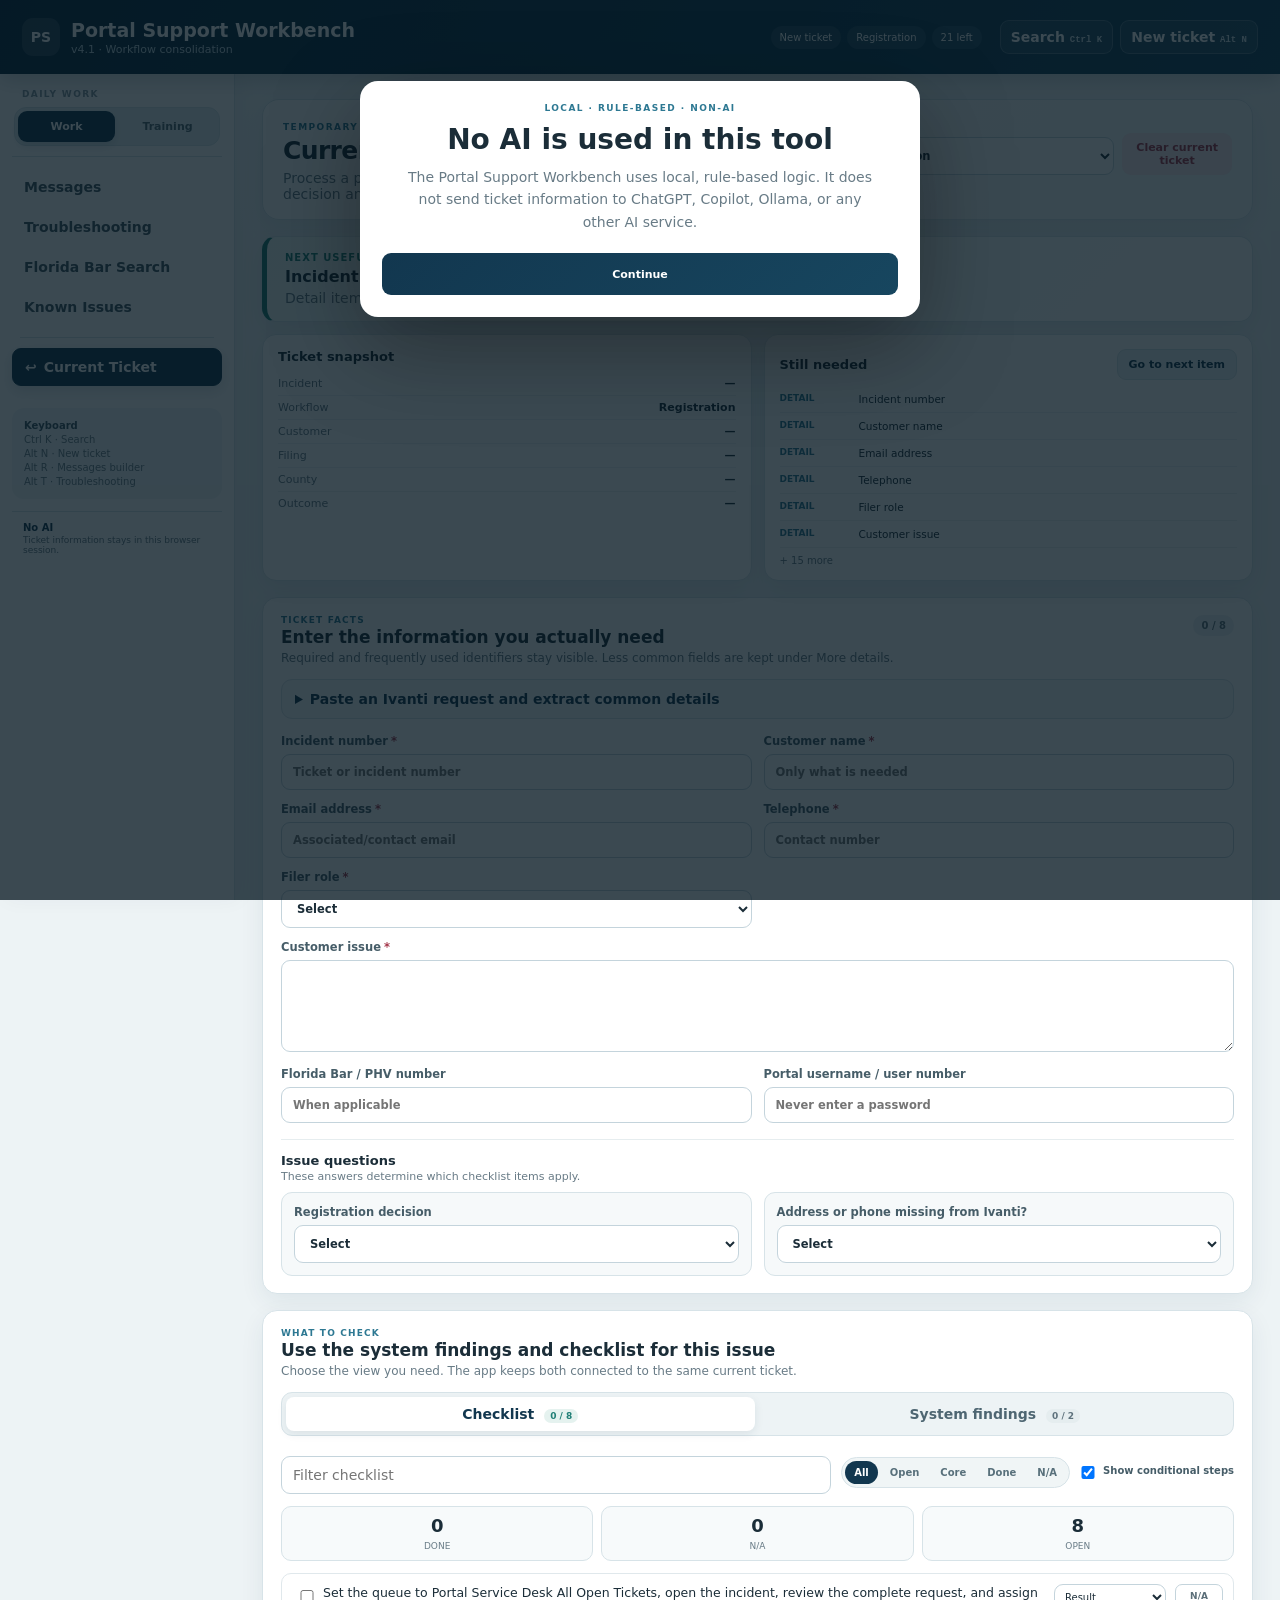
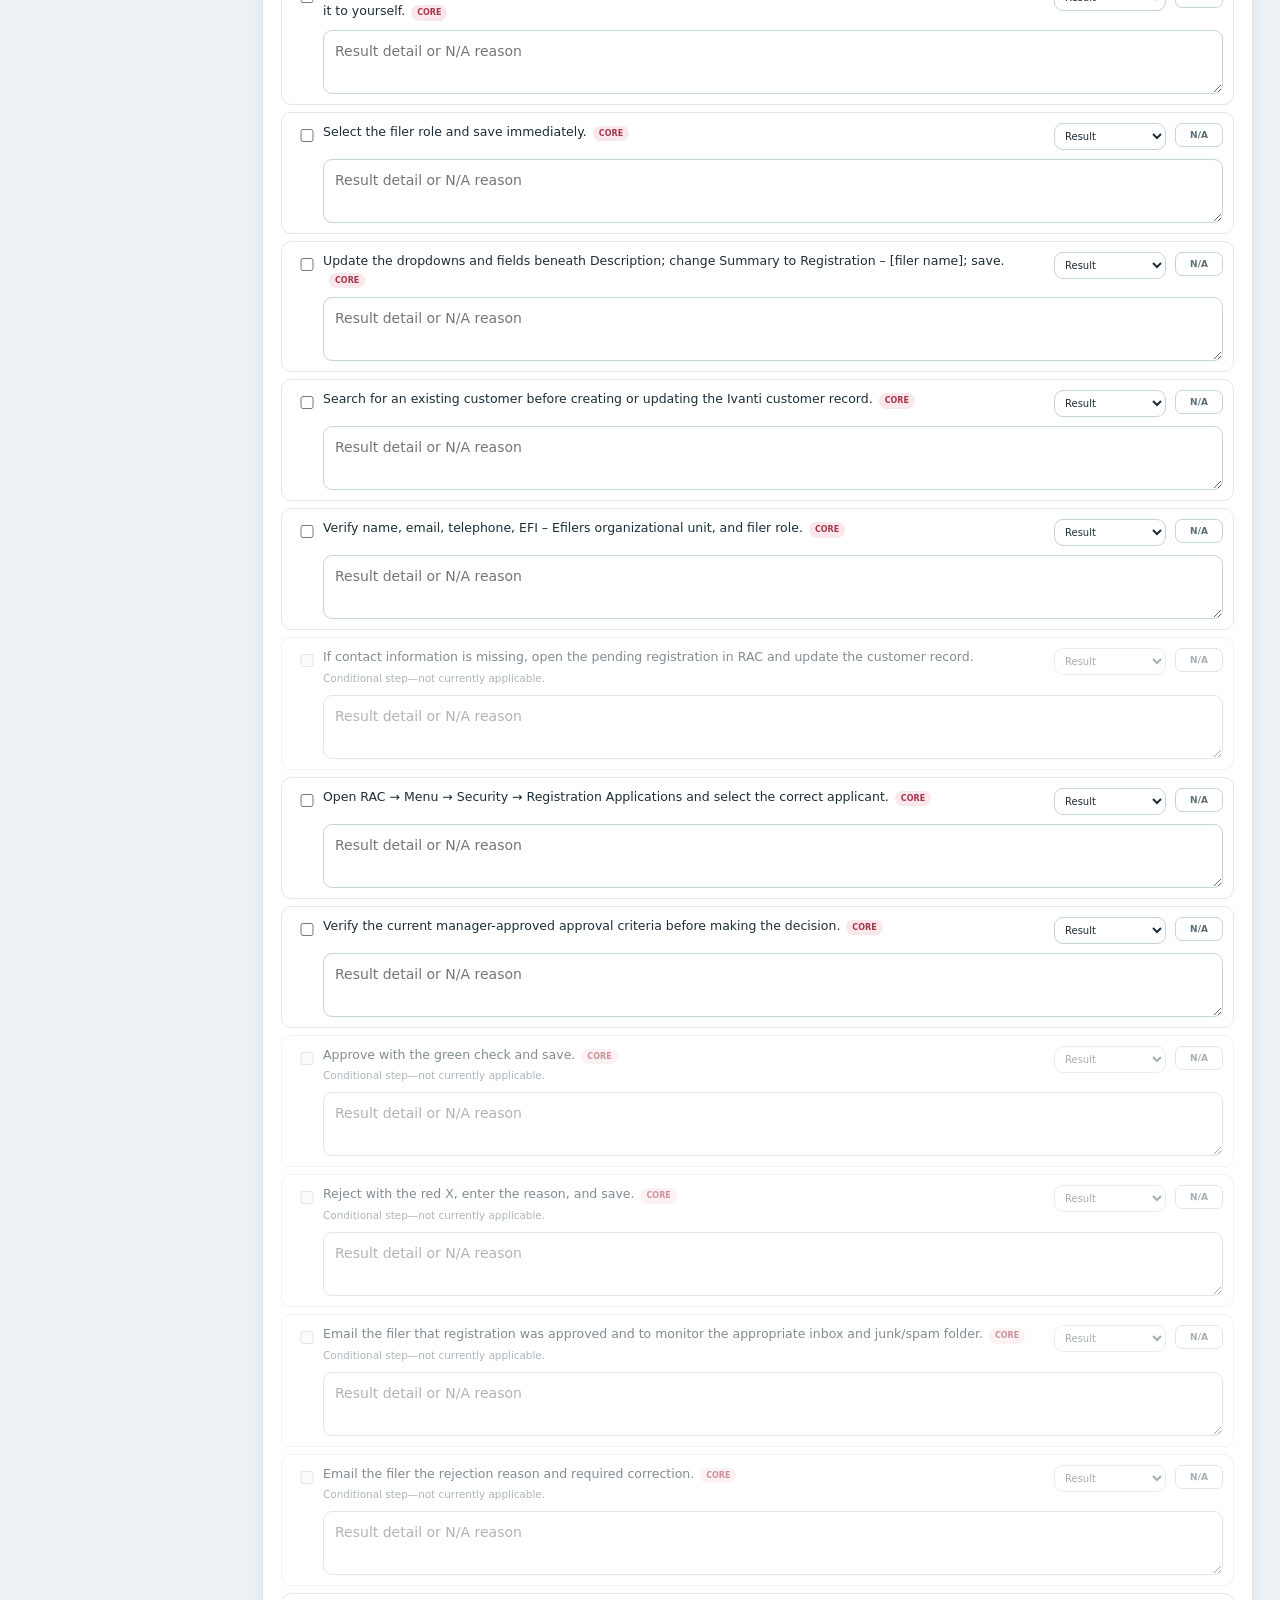
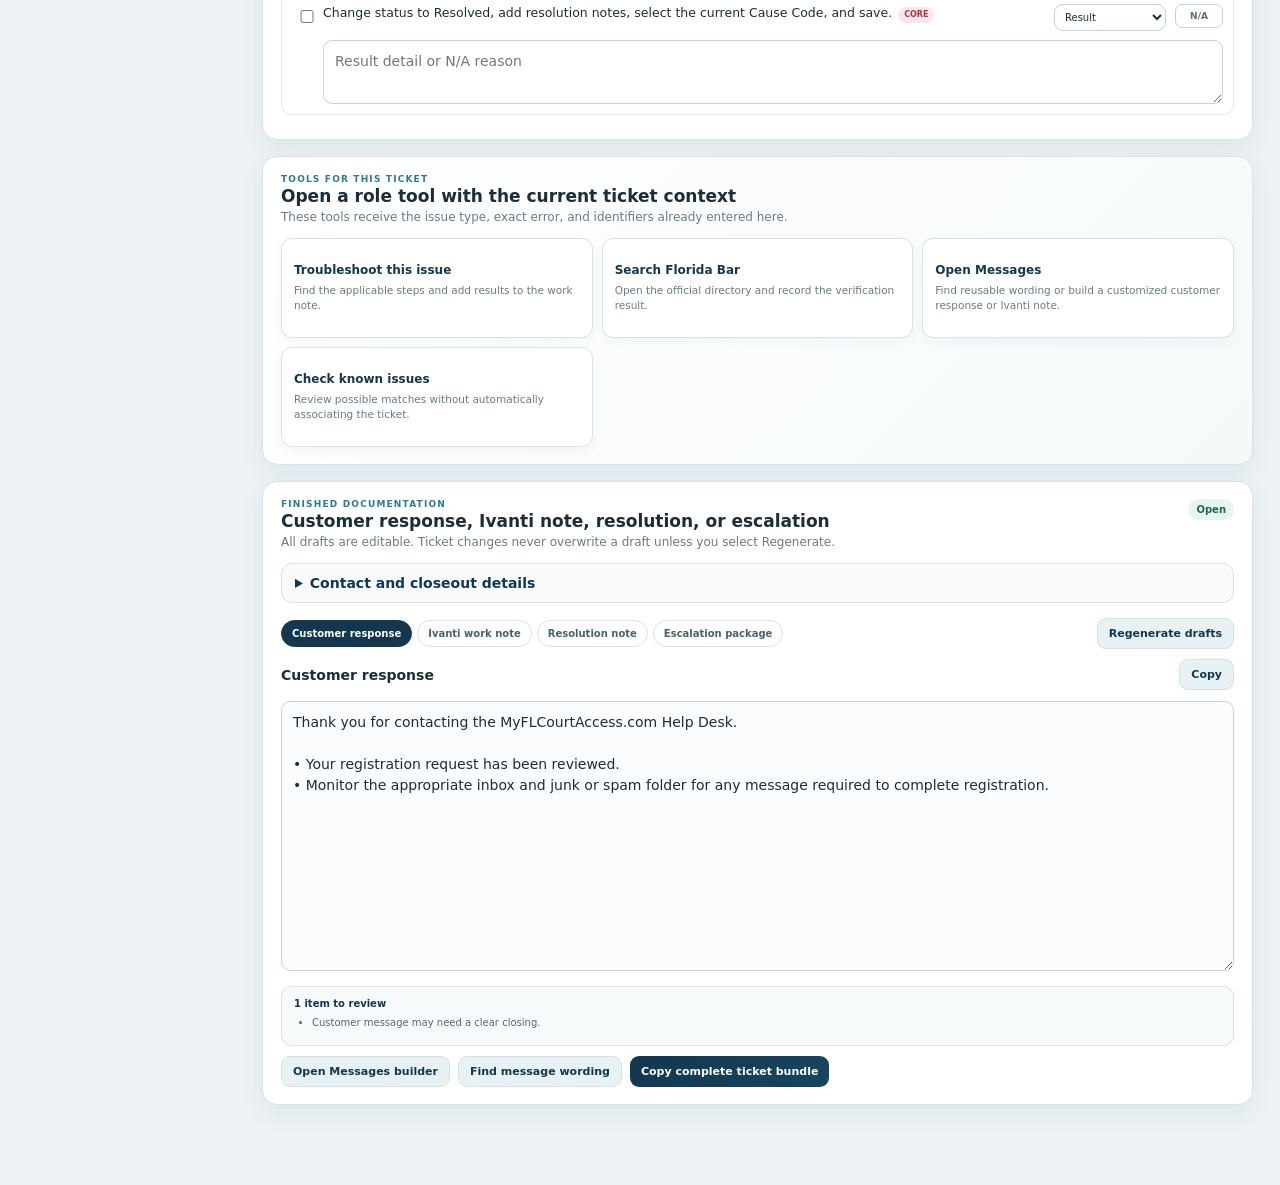
==== commit cfd200f5: "1" ====
--- a/index.html
+++ b/index.html
@@ -5,8 +5,8 @@
 <meta name="viewport" content="width=device-width,initial-scale=1">
 <meta name="robots" content="noindex,nofollow,noarchive">
 <meta name="referrer" content="no-referrer">
-<title>Portal Support Workbench v3.9</title>
-<link rel="stylesheet" href="styles.css">
+<title>Portal Support Workbench v4.1</title>
+<link rel="stylesheet" href="styles-v4.1.css">
 </head>
 <body>
 <div id="securityGate" class="overlay" role="dialog" aria-modal="true" aria-labelledby="noAiTitle">
@@ -18,7 +18,7 @@
   </div>
 </div>
 <header class="topbar">
-  <div class="brand"><div class="brandmark">PS</div><div><h1>Portal Support Workbench</h1><p>v3.9 · Clean notices</p></div></div>
+  <div class="brand"><div class="brandmark">PS</div><div><h1>Portal Support Workbench</h1><p>v4.1 · Workflow consolidation</p></div></div>
   <div class="ticket-strip"><span id="topIncident">New ticket</span><span id="topWorkflow">Registration</span><span id="topProgress">0% ready</span></div>
   <div class="top-actions"><button id="globalSearch">Search <kbd>Ctrl K</kbd></button><button id="newTicket">New ticket <kbd>Alt N</kbd></button></div>
 </header>
@@ -29,30 +29,21 @@
     <div class="mode"><button class="active" data-mode="work">Work</button><button data-mode="training">Training</button></div>
   </div>
   <nav id="workNav">
-    <button data-page="replies">Quick Messages</button>
+    <button data-page="replies">Messages</button>
     <button data-page="troubleshoot">Troubleshooting</button>
-    <button data-page="composer">Response Builder</button>
     <button data-page="bar">Florida Bar Search</button>
     <button data-page="known">Known Issues</button>
     <div class="nav-divider" aria-hidden="true"></div>
     <button class="active current-ticket-nav" data-page="work">Current Ticket</button>
   </nav>
   <nav id="trainingNav" hidden>
-    <button data-page="traininghome">Training Home</button>
-    <button data-page="registration">Learning Modules</button>
-    <button data-page="scenarios">Practice Lab</button>
-    <button data-page="quiz">Knowledge Check</button>
-    <div class="nav-divider" aria-hidden="true"></div>
-    <button data-page="instructions">Job Procedures</button>
-    <button data-page="systems">System Reference</button>
-    <button data-page="terms">Terminology</button>
-    <button data-page="reference">Reference Library</button>
-    <button data-page="county">County Notes</button>
-    <button data-page="audit">Content Audit</button>
-    <button data-page="supplemental">Training Sources</button>
-    <button data-page="about">Hosting &amp; Security</button>
+    <details class="nav-group" data-nav-group="learn" open><summary>Learn</summary><button data-page="traininghome">Training Home</button><button data-page="registration">Learning Modules</button><button data-page="instructions">Job Procedures</button></details>
+    <details class="nav-group" data-nav-group="practice" open><summary>Practice</summary><button data-page="scenarios">Practice Lab</button><button data-page="quiz">Knowledge Check</button></details>
+    <details class="nav-group" data-nav-group="knowledge" open><summary>Knowledge Base</summary><button data-page="systems">System Reference</button><button data-page="terms">Terminology</button><button data-page="reference">Reference Library</button><button data-page="county">County Notes</button></details>
+    <details class="nav-group" data-nav-group="administration"><summary>Administration</summary><button data-page="audit">Content Audit</button><button data-page="supplemental">Training Sources</button><button data-page="about">Hosting &amp; Security</button></details>
   </nav>
-  <div class="shortcut"><strong>Keyboard</strong><span>Ctrl K · Search</span><span>Alt N · New ticket</span><span>Alt R · Response Builder</span><span>Alt T · Troubleshooting</span></div>
+  <div class="shortcut"><strong>Keyboard</strong><span>Ctrl K · Search</span><span>Alt N · New ticket</span><span>Alt R · Messages builder</span><span>Alt T · Troubleshooting</span></div>
+  <div class="sidebar-privacy"><strong>No AI</strong><span>Ticket information stays in this browser session.</span></div>
 </aside>
 <main>
 <section id="page-work" class="page active">
@@ -107,8 +98,7 @@
       <div class="ticket-tool-grid">
         <button id="workTrouble" class="ticket-tool"><strong>Troubleshoot this issue</strong><span>Find the applicable steps and add results to the work note.</span></button>
         <button id="workBar" class="ticket-tool"><strong>Search Florida Bar</strong><span>Open the official directory and record the verification result.</span></button>
-        <button id="workReplies" class="ticket-tool"><strong>Find a Quick Message</strong><span>Add manager-provided wording to an editable customer or Ivanti draft.</span></button>
-        <button id="workBuilder" class="ticket-tool"><strong>Build customer response</strong><span>Customize a response with editable blocks and current ticket facts.</span></button>
+        <button id="workReplies" class="ticket-tool"><strong>Open Messages</strong><span>Find reusable wording or build a customized customer response or Ivanti note.</span></button>
         <button id="workKnown" class="ticket-tool"><strong>Check known issues</strong><span>Review possible matches without automatically associating the ticket.</span></button>
       </div>
     </section>
@@ -120,8 +110,8 @@
         <div class="closeout-grid"><label>Customer contact status<select id="contactStatus"><option value="">Select</option><option>Email prepared</option><option>Email sent</option><option>Telephone contact completed</option><option>Voicemail left</option><option>Awaiting customer</option><option>Customer self-resolved</option></select></label><label>Outcome<select id="outcomeValue"></select></label><label>Cause Code<input id="causeCodeValue" placeholder="Current Ivanti Cause Code"></label><label class="checkline review-check"><input id="responseReviewed" type="checkbox"> I reviewed the customer response against the ticket facts, findings, and job instructions.</label><label class="full">Resolution / handoff summary<textarea id="resolutionSummary" placeholder="What happened and why"></textarea></label></div>
       </details>
       <div class="output-toolbar"><div class="output-tabs"><button class="active" data-output="customer">Customer response</button><button data-output="worknote">Ivanti work note</button><button data-output="resolution">Resolution note</button><button data-output="escalation">Escalation package</button></div><div><span id="outputStale" class="stale" hidden>Ticket changed—draft not regenerated</span><button id="regenerateOutputs" class="secondary">Regenerate drafts</button></div></div>
-      <div id="outputPanels"></div>
-      <div class="response-actions"><button id="openBuilderFromTicket" class="secondary">Customize response</button><button id="openRepliesFromTicket" class="secondary">Add Quick Message wording</button><button id="copyTicketBundle" class="primary">Copy complete ticket bundle</button></div>
+      <div id="outputPanels"></div><div id="ticketDraftChecks" class="draft-checks ticket-draft-checks" aria-live="polite"></div>
+      <div class="response-actions"><button id="openBuilderFromTicket" class="secondary">Open Messages builder</button><button id="openRepliesFromTicket" class="secondary">Find message wording</button><button id="copyTicketBundle" class="primary">Copy complete ticket bundle</button></div>
     </section>
   </div>
 </section>
@@ -133,22 +123,32 @@
   <div class="split"><div id="troubleCards" class="cards"></div><aside class="sticky"><div class="panel"><div class="panelhead"><div><h3>Troubleshooting plan</h3><p>Add, reorder, edit, and copy the steps you need.</p></div><button id="clearTroublePlan" class="danger">Clear</button></div><div id="troubleKit"></div><textarea id="troublePlanText" class="large" placeholder="Selected troubleshooting guidance will appear here. You can edit it freely."></textarea><div class="stack-actions"><button id="rebuildTroublePlan" class="secondary">Rebuild from selected cards</button><button id="addTroubleToTicket" class="secondary">Add plan to current work note</button><button id="copyTroubleKit" class="primary">Copy plan</button></div></div><div class="panel"><h3>Complete troubleshooting checklist</h3><div id="troubleMaster"></div><button id="addCheckedTrouble" class="secondary full">Add checked items to current ticket</button><button id="copyTroubleChecked" class="primary full">Copy checked as work note</button></div></aside></div>
 </section>
 
-<section id="page-composer" class="page">
-  <div class="pagehead"><div><span class="eyebrow">Fully customizable drafting</span><h2>Response Builder</h2><p>Build from editable blocks, team-note templates, or current ticket facts. The final draft is always freely editable.</p></div><div class="head-actions"><button id="builderStartTicket" class="secondary">Start from current ticket</button><button id="builderBlank" class="danger">Start blank</button></div></div>
-  <div class="builder-layout">
-    <div class="panel"><div class="builder-add"><label>Add block type<select id="newBlockType"><option>Greeting</option><option>Acknowledgment</option><option>Verified finding</option><option>Explanation</option><option>Instructions</option><option>Portal / Clerk boundary</option><option>Closing</option><option>Custom</option></select></label><button id="addBuilderBlock" class="primary">Add block</button></div><div class="insert-tools"><label>Insert team-note template<select id="builderTemplate"></select></label><button id="insertBuilderTemplate" class="secondary">Insert</button></div><div><span class="field-label">Insert current ticket fact</span><div id="factChips" class="fact-chips"></div></div><div id="builderBlocks"></div></div>
-    <aside class="panel sticky"><div class="panelhead"><div><h3>Final response</h3><p>This editor is independent. Rebuild only when you choose.</p></div><button id="copyBuilder" class="secondary">Copy</button></div><textarea id="builderOutput" class="huge" placeholder="Build from blocks or type a response directly."></textarea><div class="stack-actions"><button id="buildFromBlocks" class="secondary">Rebuild from blocks</button><button id="sendBuilderToTicket" class="primary">Use as current ticket response</button></div><div id="builderSourceSummary" class="source-summary"></div></aside>
-  </div>
-</section>
-
 <section id="page-replies" class="page">
-  <div class="pagehead"><div><span class="eyebrow">Simple template library</span><h2>Quick Messages</h2><p>Choose Customer Email or Ivanti Note, find the wording you need, and add it to an editable draft.</p></div></div>
+  <div class="pagehead"><div><span class="eyebrow">Reusable wording and customizable drafting</span><h2>Messages</h2><p>Search customer and Ivanti wording, assemble a quick draft, or build a response from editable blocks without leaving this workspace.</p></div><div class="head-actions"><button id="builderStartTicket" class="secondary">Start builder from current ticket</button><button id="builderBlank" class="secondary">Start builder blank</button></div></div>
   <div class="reply-mode"><button class="active" data-reply-mode="Customer">Customer Email</button><button data-reply-mode="Internal">Ivanti Note</button></div>
   <div id="replyModeHelp" class="info"></div>
-  <div class="toolbar simple"><input id="replySearch" placeholder="Search all quick messages"><div id="replyIntentChips" class="intent-chips"></div><span id="replyCount" class="count"></span></div>
-  <div class="split reply-split"><div><div id="suggestedReplies" class="suggestion-strip"></div><div id="replyCards" class="cards"></div></div><aside class="panel sticky"><div class="panelhead"><div><h3 id="replyDraftTitle">Customer email draft</h3><p>Add templates or start from the current ticket response.</p></div><button id="clearReplyDraft" class="danger">Clear</button></div><button id="startReplyFromTicket" class="secondary full">Start with current ticket response</button><div id="replyKit"></div><textarea id="replyDraft" class="huge" placeholder="Your editable draft appears here."></textarea><div class="stack-actions"><button id="rebuildReplyDraft" class="secondary">Rebuild from selected templates</button><button id="sendReplyToTicket" class="secondary">Use in current ticket</button><button id="copyReplyDraft" class="primary">Copy draft</button></div></aside></div>
-</section>
-
+  <div class="toolbar simple"><input id="replySearch" placeholder="Search all messages"><div id="replyIntentChips" class="intent-chips"></div><label class="checkline compact"><input id="replyFavoritesOnly" type="checkbox"> Favorites only</label><span id="replyCount" class="count"></span></div>
+  <div class="message-layout">
+    <div><div id="suggestedReplies" class="suggestion-strip"></div><div id="replyCards" class="cards"></div></div>
+    <aside class="panel sticky message-workspace">
+      <div class="message-workspace-tabs" role="tablist" aria-label="Message drafting method"><button class="active" data-message-workspace="quick" role="tab">Quick draft</button><button data-message-workspace="builder" role="tab">Block builder</button></div>
+      <div id="messageQuickPanel" class="message-workspace-panel">
+        <div class="panelhead"><div><h3 id="replyDraftTitle">Customer email draft</h3><p>Add messages, reorder them, and edit the completed draft.</p></div><button id="clearReplyDraft" class="danger">Clear</button></div>
+        <button id="startReplyFromTicket" class="secondary full">Start with current ticket draft</button><div id="replyKit"></div>
+        <textarea id="replyDraft" class="huge" placeholder="Your editable draft appears here."></textarea><div id="messageDraftChecks" class="draft-checks" aria-live="polite"></div>
+        <div class="stack-actions"><button id="rebuildReplyDraft" class="secondary">Rebuild from selected messages</button><button id="sendReplyToTicket" class="secondary">Use in current ticket</button><button id="copyReplyDraft" class="primary">Copy draft</button></div>
+      </div>
+      <div id="messageBuilderPanel" class="message-workspace-panel" hidden>
+        <div class="builder-add"><label>Add block type<select id="newBlockType"><option>Greeting</option><option>Acknowledgment</option><option>Verified finding</option><option>Explanation</option><option>Instructions</option><option>Portal / Clerk boundary</option><option>Closing</option><option>Custom</option></select></label><button id="addBuilderBlock" class="primary">Add block</button></div>
+        <div class="insert-tools"><label>Insert Quick Message<select id="builderTemplate"></select></label><button id="insertBuilderTemplate" class="secondary">Insert</button></div>
+        <div><span class="field-label">Insert current ticket fact</span><div id="factChips" class="fact-chips"></div></div><div id="builderBlocks"></div>
+        <div class="panelhead builder-final-head"><div><h3>Final message</h3><p>Rebuild only when you choose; direct edits remain intact.</p></div><button id="copyBuilder" class="secondary">Copy</button></div>
+        <textarea id="builderOutput" class="huge" placeholder="Build from blocks or type a message directly."></textarea><div id="builderDraftChecks" class="draft-checks" aria-live="polite"></div>
+        <div class="stack-actions"><button id="buildFromBlocks" class="secondary">Rebuild from blocks</button><button id="sendBuilderToTicket" class="primary">Use in current ticket</button></div><div id="builderSourceSummary" class="source-summary"></div>
+      </div>
+    </aside>
+  </div>
+</section>
 <section id="page-bar" class="page">
   <div class="pagehead"><div><span class="eyebrow">Official public directory</span><h2>Florida Bar Verification</h2><p>Open the exact official profile, copy the visible profile text, and import it into a compact preview before applying the result to the current ticket.</p></div></div>
   <div class="bar-layout bar-preview-layout">
@@ -169,13 +169,13 @@
       </div>
     </div>
     <div class="panel bar-preview-panel">
-      <div class="panelhead"><div><h3>Official profile preview</h3><p>Local preview of the job-relevant fields copied from the official page.</p></div><span id="barPreviewStatus" class="status">No profile imported</span></div>
+      <div class="panelhead"><div><h3>Imported profile summary</h3><p>Job-relevant fields parsed locally from text copied from the official profile.</p></div><span id="barPreviewStatus" class="status">No profile imported</span></div>
       <div id="barProfilePreview" class="bar-profile-card empty-preview"><div class="bar-preview-empty"><strong>No profile imported</strong><span>Open the official profile, copy its visible text, then select “Import copied profile text.”</span></div></div>
       <details id="barEditDetails" class="bar-edit-details" hidden><summary>Review or correct imported details</summary><div class="field-grid"><label>Member name<input id="barMemberName"></label><label>Bar number<input id="barVerifiedNumber"></label><label>Member status<input id="barMemberStatus"></label><label>Eligible to practice?<select id="barEligible"><option value="">Not determined</option><option>Yes</option><option>No</option></select></label><label>Public email<input id="barPublicEmail" type="email"></label><label>County<input id="barCounty"></label><label>Admitted<input id="barAdmitted"></label><label>10-year discipline history<input id="barDiscipline"></label><label>Public email comparison<select id="barEmailCompare"><option value="">Not compared</option><option>Matches Portal/customer email</option><option>Does not match</option><option>No public email shown</option><option>Ticket email missing</option></select></label></div></details>
-      <label class="checkline bar-review-confirm"><input id="barReviewed" type="checkbox"> I reviewed this preview against the official Florida Bar profile.</label>
+      <label class="checkline bar-review-confirm"><input id="barReviewed" type="checkbox"> I reviewed this imported summary against the official Florida Bar profile.</label>
       <textarea id="barVerificationNote" class="bar-note" placeholder="The verification note is built from the reviewed preview. You may edit it before applying."></textarea>
       <div class="stack-actions"><button id="buildBarNote" class="secondary">Build verification note</button><button id="applyBarToTicket" class="primary">Apply to current ticket</button><button id="copyBarNote" class="secondary">Copy note</button></div>
-      <div class="info compact-info"><strong>Why not embed the live site?</strong> External sites can prevent framing, and a static GitHub Pages app cannot reliably read another site’s page. This local preview avoids another broken embedded window while keeping the official page as the verification source.</div>
+      <div class="info compact-info"><strong>Why this is not a live site preview:</strong> External sites can prevent framing, and a static GitHub Pages app cannot reliably read another site’s page. This imported summary avoids another broken embedded window while keeping the official page as the verification source.</div>
     </div>
   </div>
 </section>
@@ -200,13 +200,13 @@
 </section>
 <section id="page-audit" class="page"><div class="pagehead"><div><span class="eyebrow">Every manager-source entry classified</span><h2>Content Audit</h2><p>Review where each source item belongs, what was removed from active work views, and why it was flagged.</p></div><a class="button-link secondary" href="CONTENT_AUDIT.md" target="_blank" rel="noopener">Open full audit report</a></div><div id="auditStats" class="stats audit-stats"></div><div class="audit-legend"><span><i class="audit-dot active"></i>Active in the appropriate workspace</span><span><i class="audit-dot excluded"></i>Excluded or merged; retained here for traceability</span></div><div class="toolbar"><input id="auditSearch" placeholder="Search title, reason, flag, or source text"><select id="auditType"><option value="">All classifications</option><option>Job procedure</option><option>Quick message</option><option>Troubleshooting</option><option>Known issue</option><option>Reference note</option><option>County note</option></select><select id="auditState"><option value="">All audit states</option><option value="active">Active</option><option value="excluded">Excluded / merged</option><option value="flagged">Flagged for review</option></select><span id="auditCount" class="count"></span></div><div id="auditCards" class="procedure-list audit-list"></div></section>
 <section id="page-traininghome" class="page">
-  <div class="pagehead training-hero"><div><span class="eyebrow">Structured new-hire and refresher training</span><h2>Training Home</h2><p>Follow the learning path, practice with synthetic tickets, and check your understanding. Progress exists only in this browser session and is not stored. Use current manager direction for live ticket decisions.</p></div><div class="training-downloads"><a class="button-link secondary" href="TRAINING_GUIDE.html" target="_blank" rel="noopener">Printable training guide</a><a class="button-link secondary" href="PRACTICE_WORKBOOK.html" target="_blank" rel="noopener">Practice workbook</a><a class="button-link secondary" href="TRAINER_GUIDE.html" target="_blank" rel="noopener">Trainer guide</a></div></div>
+  <div class="pagehead training-hero"><div><span class="eyebrow">Structured new-hire and refresher training</span><h2>Training Home</h2><p>Follow the learning path, practice with synthetic tickets, and check your understanding. Training progress is saved locally on this device. Ticket information is never saved by the Workbench. Use current manager direction for live ticket decisions.</p></div><div class="training-downloads"><a class="button-link secondary" href="TRAINING_GUIDE.html" target="_blank" rel="noopener">Printable training guide</a><a class="button-link secondary" href="PRACTICE_WORKBOOK.html" target="_blank" rel="noopener">Practice workbook</a><a class="button-link secondary" href="TRAINER_GUIDE.html" target="_blank" rel="noopener">Trainer guide</a></div></div>
   <div class="training-summary-grid"><article class="training-summary"><strong id="trainingModuleProgress">0 of 12</strong><span>Modules marked complete</span></article><article class="training-summary"><strong id="trainingScenarioProgress">0 of 15</strong><span>Scenarios attempted</span></article><article class="training-summary"><strong id="trainingQuizProgress">Not graded</strong><span>Knowledge-check score</span></article></div>
   <div id="trainingRoadmap" class="training-roadmap"></div>
   <section class="panel training-next"><div><span class="eyebrow">Recommended next step</span><h3 id="trainingNextTitle">Begin with role boundaries</h3><p id="trainingNextText"></p></div><button id="trainingNextButton" class="primary">Open next module</button></section>
 </section>
 <section id="page-registration" class="page">
-  <div class="pagehead"><div><span class="eyebrow">Twelve source-grounded modules</span><h2>Learning Modules</h2><p>Each module includes objectives, explanations, system boundaries, the current workflow checklist, evidence requirements, common mistakes, and linked knowledge checks.</p></div><button id="resetTrainingProgress" class="secondary">Reset session progress</button></div>
+  <div class="pagehead"><div><span class="eyebrow">Twelve source-grounded modules</span><h2>Learning Modules</h2><p>Each module includes objectives, explanations, system boundaries, the current workflow checklist, evidence requirements, common mistakes, and linked knowledge checks.</p></div><button id="resetTrainingProgress" class="secondary">Reset saved progress</button></div>
   <div class="toolbar"><input id="moduleSearch" placeholder="Search modules, objectives, rules, or systems"><select id="moduleLevel"><option value="">All levels</option><option>Foundation</option><option>Core workflow</option><option>Specialized workflow</option><option>Advanced</option></select><span id="moduleCount" class="count"></span></div>
   <div id="registrationTraining" class="training-modules"></div>
 </section>
@@ -236,7 +236,8 @@
 <section id="page-about" class="page"><div class="pagehead"><h2>Hosting & Security</h2></div><div class="panel prose"><p>This static GitHub Pages edition contains no AI, OpenAI API, Ollama, analytics, or telemetry. Ticket facts are not persisted by the application.</p><p>The Florida Bar tool performs only user-initiated navigation to official Florida Bar pages.</p></div></section>
 </main>
 </div>
+<aside id="currentTicketDrawer" class="ticket-drawer" hidden aria-label="Current ticket summary"><button id="drawerToggle" class="ticket-drawer-toggle" aria-expanded="true"><span>Current Ticket</span><strong id="drawerIncident">New ticket</strong></button><div id="drawerBody" class="ticket-drawer-body"><div id="drawerSnapshot" class="drawer-snapshot"></div><div class="drawer-actions"><button id="drawerOpenTicket" class="secondary">Open ticket</button><button id="drawerAddNote" class="secondary">Add note</button><button id="drawerCopySummary" class="primary">Copy summary</button></div><div id="drawerNoteForm" class="drawer-note-form" hidden><textarea id="drawerNoteText" placeholder="Add a short internal note to the current ticket."></textarea><div class="drawer-actions"><button id="drawerSaveNote" class="primary">Add to work note</button><button id="drawerCancelNote" class="secondary">Cancel</button></div></div></div></aside>
 <div id="searchOverlay" class="search-overlay hidden"><div class="search-dialog"><div class="panelhead"><h3>Search the Workbench</h3><button id="closeSearch" class="secondary">Close</button></div><input id="globalQuery" placeholder="Search workflows, troubleshooting, quick messages, job procedures, references, county notes, known issues, and terms"><div id="globalResults"></div></div></div>
 <div id="toast" class="toast" role="status" aria-live="polite"></div>
-<script src="data.js"></script><script src="app.js"></script>
+<script src="data-v4.1.js"></script><script src="app-v4.1.js"></script>
 </body></html>
--- a/styles-v4.1.css
+++ b/styles-v4.1.css
@@ -0,0 +1,210 @@
+*{box-sizing:border-box}:root{--navy:#12374f;--navy2:#0a283b;--teal:#207f76;--blue:#2d7892;--bg:#edf3f5;--card:#fff;--line:#d7e3e8;--line2:#c4d4dc;--text:#1b2d38;--muted:#687b86;--danger:#a4374b;--warn:#526772;--ok:#176b4b;--soft:#f6f9fa;--shadow:0 8px 24px rgba(18,55,79,.07)}html{background:var(--bg);scroll-behavior:smooth}body{margin:0;background:linear-gradient(180deg,#f4f8f9 0,#edf3f5 240px);color:var(--text);font-family:"Segoe UI Variable","Aptos","Segoe UI",system-ui,sans-serif;font-size:14px}button,input,select,textarea{font:inherit}button{cursor:pointer}button:focus-visible,input:focus-visible,select:focus-visible,textarea:focus-visible{outline:3px solid rgba(32,127,118,.22);outline-offset:2px}.hidden,[hidden]{display:none!important}.topbar{position:sticky;top:0;z-index:80;height:74px;padding:0 22px;display:grid;grid-template-columns:minmax(300px,1fr) auto minmax(330px,1fr);align-items:center;gap:18px;background:linear-gradient(118deg,var(--navy2),#15445d);color:#fff;box-shadow:0 5px 20px rgba(8,30,45,.2)}.brand{display:flex;align-items:center;gap:11px}.brandmark{width:38px;height:38px;border-radius:11px;display:grid;place-items:center;background:rgba(255,255,255,.13);font-weight:900}.brand h1{margin:0;font-size:19px}.brand p{margin:2px 0 0;color:#bcd0da;font-size:11px}.ticket-strip{display:flex;gap:6px}.ticket-strip span{padding:6px 9px;border-radius:999px;background:rgba(255,255,255,.09);font-size:10px}.top-actions{display:flex;justify-content:flex-end;align-items:center;gap:7px}.top-actions>button,.mode button{border:1px solid rgba(255,255,255,.2);background:rgba(255,255,255,.08);color:#fff;padding:8px 10px;border-radius:9px;font-weight:700}.mode{display:flex;gap:3px;padding:3px;border-radius:10px;background:rgba(0,0,0,.12)}.mode button{border:0;padding:6px 9px}.mode button.active{background:#fff;color:var(--navy)}kbd{font-size:9px;color:#d4e3e9}.shell{display:grid;grid-template-columns:235px minmax(0,1fr);min-height:calc(100vh - 74px)}.sidebar{position:sticky;top:74px;height:calc(100vh - 74px);overflow:auto;padding:15px 12px 24px;background:rgba(255,255,255,.96);border-right:1px solid var(--line);box-shadow:5px 0 20px rgba(18,55,79,.04)}.navlabel{display:block;margin:8px 11px 6px;color:#8798a1;font-size:9px;font-weight:900;text-transform:uppercase;letter-spacing:.15em}.sidebar nav button{width:100%;border:0;text-align:left;margin:2px 0;padding:10px 12px;border-radius:9px;background:transparent;color:#425660;font-weight:700}.sidebar nav button:hover{background:#edf4f6;color:var(--navy)}.sidebar nav button.active{background:linear-gradient(135deg,var(--navy),#17465f);color:#fff;box-shadow:0 5px 14px rgba(18,55,79,.15)}.shortcut{display:grid;gap:3px;margin-top:20px;padding:12px;border-radius:12px;background:#f1f6f8;color:#6b7e88;font-size:10px}.shortcut strong{color:#3d5663}.page{display:none}.page.active{display:block}main{padding:25px 27px 64px;max-width:1720px}.pagehead,.work-head{display:flex;justify-content:space-between;align-items:flex-start;gap:20px;margin-bottom:16px;padding:20px 22px;border:1px solid var(--line);border-radius:17px;background:linear-gradient(135deg,#fff,#f4f8f9);box-shadow:var(--shadow)}h1,h2,h3,h4,p{margin-top:0}.pagehead h2,.work-head h2{margin:3px 0 5px;font-size:25px;letter-spacing:-.025em}.pagehead p,.work-head p{margin:0;color:var(--muted)}.eyebrow{font-size:9px;font-weight:900;text-transform:uppercase;letter-spacing:.16em;color:var(--blue)}.head-actions{display:flex;gap:8px;align-items:flex-end}.workflow-selector{min-width:280px}.work-layout{display:grid;grid-template-columns:minmax(0,1fr) 310px;gap:18px;align-items:start}.work-section,.panel,.rail-card,.item-card,.system-card,.term-card,.procedure,.scenario-card{border:1px solid var(--line);border-radius:15px;background:#fff;box-shadow:var(--shadow)}.work-section{padding:18px;margin-bottom:16px}.section-heading{display:grid;grid-template-columns:36px minmax(0,1fr) auto;gap:11px;align-items:start;margin-bottom:15px}.section-number{width:32px;height:32px;display:grid;place-items:center;border-radius:10px;background:var(--navy);color:#fff;font-weight:900}.section-heading h3{margin:1px 0 3px;font-size:17px}.section-heading p{margin:0;color:var(--muted);font-size:12px}.section-status{padding:5px 8px;border-radius:999px;background:#eef3f5;color:#61737d;font-size:10px;font-weight:800}.section-status.complete{background:#e8f5ee;color:var(--ok)}.next-action{margin-bottom:15px;padding:15px 18px;border:1px solid #b7d8d1;border-left:5px solid var(--teal);border-radius:13px;background:linear-gradient(135deg,#eef9f6,#fff);box-shadow:var(--shadow)}.next-action strong{display:block;margin-bottom:4px;color:var(--teal);font-size:10px;text-transform:uppercase;letter-spacing:.1em}.next-action h3{margin:0 0 4px;font-size:16px}.next-action p{margin:0;color:var(--muted)}.field-grid,.question-grid,.closeout-grid{display:grid;grid-template-columns:repeat(2,minmax(0,1fr));gap:12px}.field-grid .full,.closeout-grid .full{grid-column:1/-1}label,.field-label{display:block;color:#465d68;font-size:11.5px;font-weight:700}input,select,textarea{width:100%;margin-top:6px;padding:10px 11px;border:1px solid var(--line2);border-radius:9px;background:#fff;color:var(--text)}textarea{min-height:92px;resize:vertical;line-height:1.5}input:focus,select:focus,textarea:focus{border-color:#5caaa2;box-shadow:0 0 0 3px rgba(32,127,118,.1)}.required{color:var(--danger);margin-left:3px}.question-card{padding:12px;border:1px solid var(--line);border-radius:11px;background:var(--soft)}.system-evidence-grid{display:grid;grid-template-columns:repeat(2,minmax(0,1fr));gap:12px}.evidence-card{padding:14px;border:1px solid var(--line);border-radius:12px;background:#fafcfc}.evidence-card.required-card{border-top:4px solid var(--blue)}.evidence-head{display:flex;justify-content:space-between;gap:10px;align-items:center;margin-bottom:10px}.evidence-head h4{margin:0}.core{display:inline-block;margin-left:6px;padding:2px 6px;border-radius:999px;background:#fae7eb;color:var(--danger);font-size:8px;font-weight:900}.check-toolbar{display:grid;grid-template-columns:minmax(220px,1fr) auto auto;gap:10px;align-items:center;margin-bottom:12px}.segmented{display:flex;gap:3px;padding:3px;border:1px solid var(--line);border-radius:999px;background:#f0f5f6}.segmented button{border:0;border-radius:999px;padding:6px 9px;background:transparent;color:#58707b;font-size:10px;font-weight:800}.segmented button.active{background:var(--navy);color:#fff}.checkline{display:flex;gap:7px;align-items:flex-start}.checkline input{width:16px;margin:1px 0 0}.checkline.compact{white-space:nowrap;font-size:10px}.stats{display:grid;grid-template-columns:repeat(3,1fr);gap:8px;margin-bottom:12px}.stats div{padding:8px;border:1px solid var(--line);border-radius:10px;background:#f7fafb;text-align:center}.stats strong{display:block;font-size:18px}.stats span{font-size:9px;color:var(--muted);text-transform:uppercase}.action-row{display:grid;grid-template-columns:22px minmax(0,1fr) 112px 48px;gap:9px;align-items:start;padding:10px;border:1px solid #e0e8ec;border-radius:10px;background:#fff;margin-bottom:7px}.action-row.done{background:#eef8f3;border-color:#b7d9c8}.action-row.na-row{background:#f2f4f5;opacity:.72}.action-row.hidden-row{display:none}.action-copy{font-size:12.5px;line-height:1.45}.action-copy small{display:block;margin-top:4px;color:var(--muted)}.action-row select{margin:0;padding:6px;font-size:10px}.na-button{border:1px solid var(--line2);border-radius:7px;background:#fff;color:#5b6e78;padding:6px;font-size:9px;font-weight:800}.na-button.active{background:#dfe5e8}.action-note{grid-column:2/5;min-height:58px;margin:0}.output-toolbar{display:flex;justify-content:space-between;gap:10px;align-items:center;margin-top:15px}.output-tabs{display:flex;gap:5px;flex-wrap:wrap}.output-tabs button{border:1px solid var(--line);border-radius:999px;background:#fff;color:#48616d;padding:7px 10px;font-size:10px;font-weight:800}.output-tabs button.active{background:var(--navy);color:#fff;border-color:var(--navy)}.output-panel{display:none;margin-top:10px}.output-panel.active{display:block}.output-panel textarea{min-height:320px;background:#fbfcfd}.output-head{display:flex;justify-content:space-between;align-items:center;margin-bottom:5px}.stale{color:var(--warn);font-size:10px;margin-right:8px}.response-actions,.stack-actions{display:flex;gap:8px;flex-wrap:wrap;margin-top:10px}.review-check{grid-column:1/-1;padding:11px;border:1px solid var(--line);border-radius:10px;background:#f7fafb}.work-rail{position:sticky;top:92px}.rail-card{padding:14px;margin-bottom:12px}.rail-card h3{font-size:14px;margin-bottom:9px}.rail-card p{font-size:11.5px;line-height:1.5;color:var(--muted)}.required-item{padding:7px 0;border-bottom:1px solid #edf1f3;font-size:11px}.snapshot-row{display:flex;justify-content:space-between;gap:10px;padding:5px 0;border-bottom:1px solid #edf1f3;font-size:11px}.snapshot-row span:first-child{color:var(--muted)}.tool-link{width:100%;margin:4px 0;border:1px solid var(--line);border-radius:9px;background:#f7fafb;color:var(--navy);padding:9px;text-align:left;font-weight:750}.toolbar{display:flex;gap:9px;align-items:center;flex-wrap:wrap;margin:14px 0}.toolbar>input{flex:1;min-width:250px}.toolbar select{width:auto;min-width:190px}.toolbar input,.toolbar select{margin:0}.toolbar.simple{align-items:flex-start}.count{margin-left:auto;padding:6px 9px;border-radius:999px;background:var(--navy);color:#fff;font-size:10px}.split{display:grid;grid-template-columns:minmax(0,2fr) minmax(320px,1fr);gap:18px;align-items:start}.cards{display:grid;grid-template-columns:repeat(2,minmax(0,1fr));gap:12px}.item-card{display:flex;flex-direction:column;padding:14px}.item-card h3{font-size:14px;margin:0}.item-meta{margin:5px 0;color:var(--muted);font-size:9.5px}.source-text{white-space:pre-wrap;max-height:250px;overflow:auto;padding:11px;border:1px solid #e0e8eb;border-radius:9px;background:#f8fafb;font-size:12px;line-height:1.5}.item-actions{display:flex;gap:6px;margin-top:auto;padding-top:10px}.sticky{position:sticky;top:92px}.panel{padding:16px}.panelhead{display:flex;justify-content:space-between;gap:10px;align-items:flex-start}.full{width:100%}.large{min-height:280px}.huge{min-height:500px}.suggestion-strip{display:flex;gap:8px;overflow:auto;margin:12px 0;padding-bottom:4px}.suggestion-pill{min-width:220px;padding:10px;border:1px solid #cfe0e5;border-radius:11px;background:#f3f8f9}.suggestion-pill strong{display:block;font-size:11px}.suggestion-pill button{margin-top:7px}.kit-item{padding:9px;border:1px solid var(--line);border-radius:9px;background:#f7fafb;margin-bottom:7px}.kit-head{display:flex;justify-content:space-between;gap:8px}.kit-controls{display:flex;gap:3px}.kit-controls button{width:25px;height:25px;border:0;border-radius:6px;background:#e6eef1}.master-group{margin:12px 0 5px;font-size:10px;font-weight:900;text-transform:uppercase;color:var(--blue)}.master-check{display:flex;gap:7px;padding:7px;border-bottom:1px solid #edf1f3;font-size:11px}.master-check input{width:16px;margin:1px 0 0}.builder-layout{display:grid;grid-template-columns:minmax(0,1.25fr) minmax(360px,.75fr);gap:18px;align-items:start}.builder-add,.insert-tools{display:grid;grid-template-columns:minmax(0,1fr) auto;gap:8px;align-items:end;margin-bottom:12px}.builder-block{padding:12px;border:1px solid var(--line);border-radius:11px;background:#f9fbfb;margin:9px 0}.builder-block-head{display:grid;grid-template-columns:1fr auto;gap:8px;align-items:center}.builder-block-head input{margin:0}.builder-controls{display:flex;gap:3px}.builder-controls button{width:27px;height:27px;border:0;border-radius:6px;background:#e5eef1}.builder-block textarea{min-height:105px}.block-source{font-size:9px;color:var(--muted)}.fact-chips,.intent-chips{display:flex;gap:5px;flex-wrap:wrap;margin:7px 0 12px}.fact-chips button,.intent-chips button{border:1px solid var(--line);border-radius:999px;background:#fff;color:#3e5966;padding:6px 9px;font-size:10px}.intent-chips button.active{background:var(--navy);color:#fff}.source-summary{margin-top:10px;padding:9px;border-radius:9px;background:#f1f6f8;color:var(--muted);font-size:10px}.reply-mode{display:flex;gap:5px;margin:10px 0}.reply-mode button{border:1px solid var(--line);border-radius:10px;background:#fff;padding:9px 14px;font-weight:800}.reply-mode button.active{background:var(--navy);color:#fff}.info{padding:11px 13px;border-radius:10px;line-height:1.5;background:#edf6f7;border:1px solid #d2e5e8;color:#3b5c67}.knowledge-inline-note{margin-top:14px;padding-top:12px;border-top:1px solid var(--line);color:var(--muted);line-height:1.5}.audit-flags{margin:7px 0;color:var(--muted);font-size:10px;line-height:1.4}.source-limit{margin-top:16px;color:var(--muted);line-height:1.55}.reply-split{grid-template-columns:minmax(0,2fr) minmax(340px,1fr)}.reply-card .source-text{min-height:90px}.bar-layout{display:grid;grid-template-columns:minmax(0,.75fr) minmax(0,1.25fr);gap:18px}.button-grid{display:grid;gap:8px;margin:12px 0}.primary,.secondary,.danger{border:0;border-radius:9px;padding:8px 11px;font-size:11px;font-weight:800}.primary{background:linear-gradient(135deg,var(--navy),#17465f);color:#fff}.secondary{background:#e8f1f3;color:var(--navy);border:1px solid #d3e2e7}.danger{background:#f8e7ea;color:var(--danger)}.cardgrid,.system-grid{display:grid;grid-template-columns:repeat(3,minmax(0,1fr));gap:12px}.system-card,.term-card,.scenario-card{padding:15px}.procedure{margin:8px 0;overflow:hidden}.procedure summary{padding:12px;cursor:pointer;font-weight:750}.procedure-body{padding:0 12px 12px}.status{margin-left:6px;padding:2px 6px;border-radius:999px;background:#edf2f4;color:#63747d;font-size:8px}.searchwide{width:100%;margin:0 0 14px}.search-overlay,.overlay{position:fixed;inset:0;z-index:200;display:grid;place-items:start center;padding:9vh 20px;background:rgba(5,22,32,.78)}.dialog,.search-dialog{width:min(760px,100%);padding:22px;border-radius:18px;background:#fff;box-shadow:0 30px 90px rgba(0,0,0,.35)}.dialog{width:min(620px,100%)}.search-result{display:block;width:100%;border:0;border-radius:9px;background:#fff;padding:10px;text-align:left}.search-result:hover{background:#eef5f6}.search-result strong{display:block}.search-result small{display:block;color:var(--muted)}.toast{position:fixed;right:20px;bottom:20px;z-index:300;padding:10px 14px;border-radius:10px;background:#0e3044;color:#fff;opacity:0;transform:translateY(12px);transition:.18s}.toast.show{opacity:1;transform:none}.prose{line-height:1.65}
+@media(max-width:1200px){.work-layout,.builder-layout,.bar-layout{grid-template-columns:1fr}.work-rail,.sticky{position:static}.cards{grid-template-columns:1fr}.cardgrid,.system-grid{grid-template-columns:repeat(2,minmax(0,1fr))}}
+@media(max-width:850px){.topbar{height:auto;min-height:70px;padding:11px 14px;grid-template-columns:1fr auto}.ticket-strip{display:none}.top-actions>button{display:none}.shell{grid-template-columns:1fr}.sidebar{position:static;height:auto;padding:8px;overflow:auto}.sidebar nav{display:flex;gap:4px;overflow:auto}.navlabel,.shortcut{display:none}.sidebar nav button{min-width:max-content}.sidebar nav button.active{box-shadow:none}main{padding:14px 12px 50px}.work-head,.pagehead{padding:16px;flex-direction:column}.head-actions{width:100%}.workflow-selector{min-width:0;flex:1}.field-grid,.question-grid,.closeout-grid,.system-evidence-grid,.cardgrid,.system-grid{grid-template-columns:1fr}.check-toolbar{grid-template-columns:1fr}.split,.reply-split{grid-template-columns:1fr}.action-row{grid-template-columns:22px minmax(0,1fr) 90px}.action-row .na-button{grid-column:2}.action-note{grid-column:2/4}.section-heading{grid-template-columns:34px minmax(0,1fr)}.section-status{grid-column:2}.output-toolbar{align-items:flex-start;flex-direction:column}.builder-add,.insert-tools{grid-template-columns:1fr}.huge{min-height:340px}}
+@media(prefers-reduced-motion:reduce){*{scroll-behavior:auto!important;transition:none!important}}
+
+
+/* v2.7 Current Ticket redesign */
+.topbar{grid-template-columns:minmax(300px,1fr) auto auto}
+.sidebar-mode{margin:0 0 14px;padding:10px;border:1px solid var(--line);border-radius:12px;background:#f4f8f9}
+.sidebar-mode>span{display:block;margin:0 0 7px 3px;color:#72858f;font-size:9px;font-weight:900;text-transform:uppercase;letter-spacing:.13em}
+.sidebar .mode{display:grid;grid-template-columns:1fr 1fr;gap:4px;padding:3px;background:#e5eef1;border:1px solid #d4e1e6}
+.sidebar .mode button{border:0;background:transparent;color:#526873;padding:8px;border-radius:8px;font-size:11px;font-weight:800}
+.sidebar .mode button.active{background:var(--navy);color:#fff;box-shadow:0 4px 10px rgba(18,55,79,.14)}
+.compact-head{padding:17px 20px}
+.current-ticket-layout{max-width:1280px;margin:0 auto}
+.ticket-overview{display:grid;grid-template-columns:minmax(0,1.25fr) minmax(240px,.65fr) minmax(280px,.8fr);gap:12px;margin-bottom:16px}
+.ticket-overview>.next-action,.overview-card{margin:0;min-height:100%;border:1px solid var(--line);border-radius:14px;background:#fff;box-shadow:var(--shadow)}
+.ticket-overview>.next-action{border-left:5px solid var(--teal);background:linear-gradient(135deg,#eef9f6,#fff)}
+.overview-card{padding:14px 15px}
+.overview-card h3{margin:0 0 8px;font-size:13px}
+.overview-card-head{display:flex;justify-content:space-between;gap:10px;align-items:center;margin-bottom:6px}
+.overview-card-head h3{margin:0}
+.work-section{padding:17px 18px}
+.simple-heading{display:flex;justify-content:space-between;gap:14px;align-items:flex-start;margin-bottom:14px}
+.simple-heading h3{margin:2px 0 4px;font-size:17px}
+.simple-heading p{margin:0;color:var(--muted);font-size:12px}
+.section-kicker{display:block;color:var(--blue);font-size:9px;font-weight:900;text-transform:uppercase;letter-spacing:.13em}
+.paste-ticket,.more-details,.closeout-details{margin:0 0 15px;border:1px solid var(--line);border-radius:11px;background:#f8fafb;overflow:hidden}
+.paste-ticket summary,.more-details summary,.closeout-details summary{padding:11px 13px;cursor:pointer;color:var(--navy);font-weight:800}
+.paste-ticket[open] summary,.more-details[open] summary,.closeout-details[open] summary{border-bottom:1px solid var(--line);background:#f2f7f8}
+.paste-ticket>p,.paste-ticket>textarea,.paste-ticket>.paste-actions,.more-details>.field-grid,.closeout-details>.closeout-grid{margin-left:13px;margin-right:13px}
+.paste-ticket>p{margin-top:11px;color:var(--muted);font-size:11px}
+.paste-ticket>textarea{width:calc(100% - 26px);min-height:145px}
+.paste-actions{display:flex;gap:8px;align-items:center;flex-wrap:wrap;margin-top:9px;margin-bottom:13px}
+.extract-result{color:#516a76;font-size:10.5px;line-height:1.4}
+.more-details>.field-grid,.closeout-details>.closeout-grid{padding:13px 0}
+.subsection-label{margin:16px 0 9px;padding-top:13px;border-top:1px solid #e6edef}
+.subsection-label h4{margin:0 0 2px;font-size:13px}
+.subsection-label p{margin:0;color:var(--muted);font-size:11px}
+.work-list-switch{display:flex;gap:6px;margin-bottom:14px;padding:4px;border:1px solid var(--line);border-radius:11px;background:#edf3f5}
+.work-list-switch button{flex:1;border:0;border-radius:8px;background:transparent;color:#4e6672;padding:9px 12px;font-weight:800}
+.work-list-switch button.active{background:#fff;color:var(--navy);box-shadow:0 3px 10px rgba(18,55,79,.09)}
+.mini-status{margin-left:5px;padding:2px 6px;border-radius:999px;background:#e5edef;color:#5e727d;font-size:9px}
+.work-list-switch button.active .mini-status{background:#e5f2ef;color:var(--teal)}
+.work-list-panel[hidden]{display:none!important}
+.compact-info{padding:9px 11px;font-size:11px}
+.ticket-tools{background:linear-gradient(135deg,#fff,#f5f9fa)}
+.ticket-tool-grid{display:grid;grid-template-columns:repeat(5,minmax(0,1fr));gap:9px}
+.ticket-tool{min-height:100px;padding:12px;border:1px solid var(--line);border-radius:11px;background:#fff;color:var(--text);text-align:left;box-shadow:0 4px 12px rgba(18,55,79,.04)}
+.ticket-tool:hover{border-color:#a9c8d2;background:#f7fbfb;transform:translateY(-1px)}
+.ticket-tool strong{display:block;margin-bottom:6px;color:var(--navy);font-size:12px}
+.ticket-tool span{display:block;color:var(--muted);font-size:10.5px;line-height:1.45}
+.required-item.required-jump{display:grid;width:100%;grid-template-columns:72px 1fr;gap:7px;padding:7px 0;border:0;border-bottom:1px solid #edf1f3;background:transparent;text-align:left;color:var(--text);font-size:10.5px}
+.required-item.required-jump:hover{color:var(--navy)}
+.required-item.required-jump strong{color:var(--blue);font-size:9px;text-transform:uppercase}
+.required-more{padding-top:7px;color:var(--muted);font-size:10px}
+.snapshot-row:last-child,.required-item:last-child{border-bottom:0}
+.output-panel textarea{min-height:270px}
+@media(max-width:1350px){.ticket-overview{grid-template-columns:1fr 1fr}.ticket-overview>.next-action{grid-column:1/-1}.ticket-tool-grid{grid-template-columns:repeat(3,minmax(0,1fr))}}
+@media(max-width:900px){.ticket-overview{grid-template-columns:1fr}.ticket-overview>.next-action{grid-column:auto}.ticket-tool-grid{grid-template-columns:1fr 1fr}.topbar{grid-template-columns:1fr auto}.ticket-strip{display:none}}
+@media(max-width:850px){.sidebar-mode{min-width:220px;margin:0 8px 0 0}.sidebar{display:flex;align-items:center;gap:4px}.sidebar nav{flex:1}.ticket-tool-grid{grid-template-columns:1fr}.simple-heading{flex-direction:column}.current-ticket-layout{max-width:none}}
+
+
+/* v2.8 reliable Florida Bar links */
+.panel-help{margin:-2px 0 12px;color:var(--muted);font-size:11.5px;line-height:1.5}
+.button-link{display:block;text-align:center;text-decoration:none}
+.button-grid .button-link{width:100%}
+.bar-fallback{display:grid;grid-template-columns:1fr auto;gap:8px;align-items:center;margin:12px 0;padding:11px;border:1px solid var(--line);border-radius:10px;background:#f8fafb}
+.bar-fallback strong{grid-column:1/-1;color:var(--navy);font-size:11px}
+.bar-fallback a{min-width:0;overflow-wrap:anywhere;color:var(--blue);font-size:11px;font-weight:700}
+.bar-fallback button{margin:0}
+@media(max-width:700px){.bar-fallback{grid-template-columns:1fr}.bar-fallback strong{grid-column:auto}}
+/* v2.9 exact Florida Bar profile URL */
+.bar-url-preview{display:grid;gap:6px;margin:14px 0}.bar-url-preview span{font-size:12px;font-weight:700;color:var(--muted)}.bar-url-preview input{font-family:ui-monospace,SFMono-Regular,Consolas,monospace}.disabled-link{pointer-events:none;opacity:.55;cursor:not-allowed}
+
+/* v3.1 unified quick messages, navigation, and Florida Bar profile preview */
+.sidebar-workspace{margin:0 0 10px;padding:0 2px 10px;border-bottom:1px solid var(--line)}
+.sidebar-workspace .navlabel{display:block;margin:0 0 8px 8px}
+.sidebar-workspace .mode{display:grid;grid-template-columns:1fr 1fr;gap:4px;padding:3px;border:1px solid #d4e1e6;border-radius:12px;background:#e5eef1}
+.sidebar-workspace .mode button{border:0;border-radius:9px;background:transparent;color:#526873;padding:9px 8px;font-size:11px;font-weight:850}
+.sidebar-workspace .mode button.active{background:var(--navy);color:#fff;box-shadow:0 4px 10px rgba(18,55,79,.14)}
+.sidebar nav{display:flex;flex-direction:column;min-height:0}
+.sidebar .nav-divider{height:1px;margin:10px 8px;background:var(--line)}
+.sidebar .current-ticket-nav{margin-top:auto;border:1px solid #c8dce3;background:#f3f8f9}
+.sidebar .current-ticket-nav::before{content:'↩';display:inline-block;margin-right:7px;font-weight:900}
+.sidebar .current-ticket-nav.active{border-color:var(--navy);background:var(--navy);color:#fff}
+
+.bar-preview-layout{grid-template-columns:minmax(320px,.72fr) minmax(520px,1.28fr)}
+.bar-search-panel,.bar-preview-panel{min-width:0}
+.compact-button-grid{grid-template-columns:1fr auto;align-items:stretch}
+.compact-button-grid .button-link{display:flex;align-items:center;justify-content:center}
+.bar-other-directories{margin-top:12px;border-top:1px solid var(--line);padding-top:10px}
+.bar-other-directories summary,.bar-edit-details summary,#barPasteFallback summary{cursor:pointer;color:var(--navy);font-size:11px;font-weight:850}
+.bar-import-box{margin-top:18px;padding:14px;border:1px solid #d4e4e8;border-radius:12px;background:#f4f8f9}
+.bar-import-box h3{margin:0 0 6px;font-size:14px}
+.bar-import-box p{margin:0 0 10px;color:var(--muted);font-size:11px;line-height:1.5}
+#barProfilePaste{min-height:180px;margin-top:10px}
+.bar-profile-card{position:relative;overflow:hidden;margin:14px 0;padding:20px;border:1px solid #c9dce2;border-radius:15px;background:linear-gradient(180deg,#fff 0%,#f7fafb 100%);box-shadow:0 12px 28px rgba(23,66,88,.08)}
+.bar-profile-card::before{content:'';position:absolute;inset:0 0 auto;height:6px;background:linear-gradient(90deg,#143e59,#2a7c87)}
+.bar-profile-card.empty-preview{display:grid;min-height:320px;place-items:center;border-style:dashed;background:#f8fafb;box-shadow:none}
+.bar-profile-card.empty-preview::before{display:none}
+.bar-preview-empty{display:grid;gap:8px;max-width:350px;text-align:center;color:var(--muted)}
+.bar-preview-empty strong{color:var(--navy);font-size:15px}
+.bar-profile-brand{margin:2px 0 18px;color:#113d58;font-size:11px;font-weight:950;letter-spacing:.17em}
+.bar-profile-kicker{color:#738690;font-size:10px;font-weight:900;text-transform:uppercase;letter-spacing:.12em}
+.bar-profile-card h3{margin:4px 0 12px;color:#172e3b;font-size:25px;line-height:1.15}
+.bar-profile-badges{display:flex;gap:7px;flex-wrap:wrap;margin-bottom:16px}
+.bar-profile-badges span{padding:6px 9px;border:1px solid #bcd8cf;border-radius:999px;background:#eaf6f0;color:#275e4b;font-size:10px;font-weight:850}
+.bar-profile-badges span.negative{border-color:#e5b9bf;background:#fff0f1;color:#8b2635}
+.bar-profile-details{display:grid;grid-template-columns:1fr 1fr;gap:0 18px;border-top:1px solid #dde7ea}
+.bar-profile-row{display:grid;grid-template-columns:minmax(100px,.55fr) minmax(0,1fr);gap:10px;padding:11px 0;border-bottom:1px solid #e3ebee}
+.bar-profile-row span{color:var(--muted);font-size:10px;font-weight:750}
+.bar-profile-row strong{overflow-wrap:anywhere;color:#253e4b;font-size:11px}
+.bar-profile-source{margin-top:14px;color:#71838c;font-size:9.5px}
+.bar-edit-details{margin:10px 0;padding:11px;border:1px solid var(--line);border-radius:11px;background:#f8fafb}
+.bar-review-confirm{margin:12px 0;padding:12px;border:1px solid #d3e2e7;border-radius:10px;background:#f4f8f9;font-weight:750}
+.bar-note{min-height:150px}
+
+@media(max-width:1200px){
+  .bar-preview-layout{grid-template-columns:1fr}
+  .bar-profile-card.empty-preview{min-height:230px}
+}
+@media(max-width:850px){
+  .sidebar-workspace{min-width:230px;margin:0 8px 0 0;padding:0;border:0}
+  .sidebar-workspace .navlabel{display:none}
+  .sidebar nav{flex-direction:row}
+  .sidebar .nav-divider{width:1px;height:32px;margin:0 5px}
+  .sidebar .current-ticket-nav{margin-top:0}
+  .bar-profile-details{grid-template-columns:1fr}
+}
+@media(max-width:600px){
+  .compact-button-grid{grid-template-columns:1fr}
+  .bar-profile-card h3{font-size:21px}
+}
+
+
+/* Unified quick-message status badges */
+.reply-status{display:inline-flex;align-items:center;margin-left:6px;padding:2px 7px;border-radius:999px;background:#e9f1f3;color:#365663;font-size:8.5px;font-weight:850;letter-spacing:.02em;text-transform:uppercase}
+.reply-status.review-pending,.reply-status.incident-specific,.reply-status.county-specific,.reply-status.fragment{background:#edf2f4;color:#526772}
+.reply-status.evidence-gated{background:#e8f0fb;color:#244f7c}
+.reply-status.internal-note{background:#edeaf7;color:#514276}
+.no-ai-dialog{text-align:center;max-width:560px}.no-ai-dialog .eyebrow{display:block;margin-bottom:10px}.no-ai-dialog h1{margin-bottom:10px}.no-ai-dialog p{max-width:470px;margin:0 auto 20px;color:var(--muted);line-height:1.6}.no-ai-dialog .primary{min-height:42px}
+
+/* v3.5 content audit and classification */
+.audit-stats{grid-template-columns:repeat(4,minmax(130px,1fr));margin:0 0 18px}
+.audit-item.audit-excluded{border-left:4px solid var(--danger,#b42318);opacity:.94}
+.audit-item.audit-active{border-left:4px solid var(--success,#2d7d46)}
+.audit-item .procedure-body>p{margin:12px 0}
+.audit-list details details{margin-top:12px;border:1px solid var(--line);border-radius:10px;padding:10px;background:var(--panel-2,#f7f8fa)}
+.source-known .source-text{max-height:320px;overflow:auto}
+@media(max-width:850px){.audit-stats{grid-template-columns:repeat(2,minmax(120px,1fr))}}
+
+.audit-legend{display:flex;gap:1.25rem;flex-wrap:wrap;align-items:center;margin:.65rem 0 1rem;color:var(--muted);font-size:.9rem}.audit-legend span{display:inline-flex;align-items:center;gap:.45rem}.audit-dot{display:inline-block;width:.75rem;height:.75rem;border-radius:999px}.audit-dot.active{background:#2e9b57}.audit-dot.excluded{background:#bd4250}
+
+
+/* v3.6 comprehensive training */
+.training-downloads{display:flex;gap:8px;flex-wrap:wrap;justify-content:flex-end}.training-downloads .button-link{display:flex;align-items:center;justify-content:center}.training-summary-grid{display:grid;grid-template-columns:repeat(3,minmax(0,1fr));gap:12px;margin:0 0 16px}.training-summary{display:grid;gap:4px;padding:17px 18px;border:1px solid var(--line);border-radius:14px;background:#fff;box-shadow:var(--shadow)}.training-summary strong{font-size:25px;color:var(--navy)}.training-summary span{color:var(--muted);font-size:11px;font-weight:700}.training-roadmap{display:grid;grid-template-columns:repeat(2,minmax(0,1fr));gap:14px;margin:16px 0}.training-phase{padding:17px;border:1px solid var(--line);border-radius:15px;background:#fff;box-shadow:var(--shadow)}.training-phase-head{display:flex;align-items:flex-start;justify-content:space-between;gap:12px}.training-phase-head span{color:var(--blue);font-size:9px;font-weight:900;text-transform:uppercase;letter-spacing:.1em}.training-phase-head h3{margin:4px 0 8px;font-size:17px}.training-phase-head>strong{display:grid;place-items:center;min-width:48px;height:34px;border-radius:999px;background:#eaf3f5;color:var(--navy)}.training-phase>p{color:var(--muted);font-size:11.5px;line-height:1.55}.phase-modules{display:grid;gap:6px}.phase-module{display:flex;align-items:center;gap:8px;width:100%;padding:8px 10px;border:1px solid #e0e8eb;border-radius:9px;background:#f8fafb;color:#3e5662;text-align:left;font-size:11px;font-weight:750}.phase-module:hover{border-color:#aacbd2;background:#f2f8f8}.phase-module span{color:#82949d;font-weight:900}.phase-module.complete{border-color:#b9dbc9;background:#eef8f3;color:var(--ok)}.phase-module.complete span{color:var(--ok)}.training-next{display:flex;align-items:center;justify-content:space-between;gap:20px;padding:18px}.training-next h3{margin:3px 0 4px}.training-next p{margin:0;color:var(--muted)}.training-modules{display:grid;gap:18px}.training-module{scroll-margin-top:92px;padding:22px;border:1px solid var(--line);border-radius:17px;background:#fff;box-shadow:var(--shadow)}.training-module.module-complete{border-color:#abd5bf;box-shadow:0 8px 24px rgba(23,107,75,.08)}.module-header{display:flex;align-items:flex-start;justify-content:space-between;gap:18px;padding-bottom:16px;border-bottom:1px solid #e4ecef}.module-header>div{min-width:0}.module-number{display:inline-grid;place-items:center;width:30px;height:30px;margin-right:8px;border-radius:9px;background:var(--navy);color:#fff;font-weight:900}.module-level{color:var(--blue);font-size:9px;font-weight:900;text-transform:uppercase;letter-spacing:.09em}.module-header h3{margin:8px 0 5px;font-size:22px}.module-header p{max-width:900px;margin:0;color:var(--muted);line-height:1.55}.module-objectives{margin:16px 0;padding:14px 16px;border-left:4px solid var(--teal);border-radius:10px;background:#f0f8f6}.module-objectives h4{margin-bottom:8px}.module-objectives ul,.module-columns ul,.module-lessons ul{margin:0;padding-left:20px}.module-objectives li,.module-columns li,.module-lessons li{margin:4px 0;line-height:1.45}.module-lessons{display:grid;grid-template-columns:repeat(3,minmax(0,1fr));gap:12px;margin:16px 0}.module-lessons section{padding:15px;border:1px solid var(--line);border-radius:12px;background:#fafcfc}.module-lessons h4{color:var(--navy);font-size:14px}.module-lessons p{color:var(--muted);font-size:11.5px;line-height:1.55}.module-lessons li{font-size:11px}.module-columns{display:grid;grid-template-columns:repeat(3,minmax(0,1fr));gap:12px;margin:16px 0}.module-columns section{padding:14px;border:1px solid var(--line);border-radius:12px;background:#f7fafb}.module-columns h4{font-size:13px}.module-columns li{font-size:10.5px}.module-workflow,.module-systems,.module-check{margin:10px 0;border:1px solid var(--line);border-radius:11px;background:#fbfcfd}.module-workflow summary,.module-systems summary,.module-check summary{display:flex;justify-content:space-between;gap:10px;padding:12px 14px;cursor:pointer;color:var(--navy);font-weight:850}.module-workflow summary span,.module-check summary span{color:var(--muted);font-size:10px}.module-actions{margin:0;padding:0 22px 16px 42px}.module-actions li{padding:7px 0;border-bottom:1px solid #edf1f3;line-height:1.45}.module-actions small{display:block;margin-top:3px;color:var(--muted)}.module-system-grid{display:grid;grid-template-columns:repeat(3,minmax(0,1fr));gap:10px;padding:0 12px 14px}.module-system{display:grid;gap:5px;padding:12px;border:1px solid #e2eaed;border-radius:10px;background:#fff}.module-system strong{color:var(--navy)}.module-system span{font-size:10.5px;line-height:1.45}.module-system small{color:var(--muted);line-height:1.4}.module-check-list{display:grid;gap:8px;padding:0 14px 12px}.module-check-list>div{padding:10px;border:1px solid #e3eaed;border-radius:9px;background:#fff}.module-check-list p{margin:5px 0 0;color:var(--muted);font-size:10.5px}.module-check .secondary{margin:0 14px 14px}.module-source{margin-top:14px;padding-top:12px;border-top:1px solid #e6edef;color:var(--muted);font-size:9.5px}.scenario-lab{display:grid;gap:16px}.training-scenario{padding:20px;border:1px solid var(--line);border-radius:16px;background:#fff;box-shadow:var(--shadow)}.training-scenario.attempted{border-left:5px solid var(--blue)}.scenario-heading{display:flex;justify-content:space-between;gap:15px;align-items:start}.scenario-heading h3{margin:4px 0 10px;font-size:19px}.scenario-heading>strong{display:grid;place-items:center;min-width:52px;height:34px;border-radius:999px;background:#eaf3f5;color:var(--navy)}.scenario-meta{color:var(--blue);font-size:9px;font-weight:900;text-transform:uppercase;letter-spacing:.1em}.scenario-prompt{padding:14px;border:1px solid #d7e5e8;border-radius:11px;background:#f4f8f9}.scenario-prompt p{margin:0 0 10px;line-height:1.55}.scenario-prompt div{display:flex;gap:6px;flex-wrap:wrap}.scenario-prompt span{padding:4px 7px;border-radius:999px;background:#e7eff2;color:#4a626e;font-size:9px;font-weight:800}.scenario-questions{display:grid;gap:11px;margin:14px 0}.scenario-questions fieldset{padding:13px;border:1px solid var(--line);border-radius:11px}.scenario-questions legend{padding:0 6px;color:var(--navy);font-weight:850}.scenario-questions label,.quiz-options label{display:flex;align-items:flex-start;gap:8px;margin:7px 0;padding:8px 10px;border:1px solid #e2e9ec;border-radius:9px;background:#fafcfc;font-weight:600}.scenario-questions label:hover,.quiz-options label:hover{border-color:#b3ced7;background:#f5f9fa}.scenario-questions input,.quiz-options input{width:16px;margin:1px 0 0}.scenario-feedback,.quiz-feedback{margin-top:8px;padding:8px 10px;border-radius:8px;font-size:10.5px;line-height:1.45}.scenario-feedback.correct,.quiz-feedback.correct{background:#eaf6ef;color:#165d41}.scenario-feedback.incorrect,.quiz-feedback.incorrect{background:#fff0f1;color:#842e3c}.scenario-feedback.unanswered,.quiz-feedback.unanswered{background:#edf2f4;color:#526772}.scenario-actions{display:flex;gap:8px}.scenario-result{display:flex;gap:9px;align-items:center;margin-top:10px;padding:10px 12px;border-radius:9px;background:#eef3f5}.scenario-result.pass{background:#eaf6ef;color:#165d41}.scenario-result.review{background:#edf2f4;color:#526772}.coaching-record{margin-top:12px;padding:12px;border:1px solid var(--line);border-radius:10px;background:#f8fafb}.coaching-record summary{cursor:pointer;color:var(--navy);font-weight:850}.coaching-record h4{margin:14px 0 6px}.coaching-record pre{white-space:pre-wrap;margin:0;padding:12px;border-radius:9px;background:#fff;border:1px solid #e1e9ec;font-family:inherit;font-size:10.5px;line-height:1.5}.quiz-score{display:flex;align-items:center;gap:12px;margin-bottom:14px;padding:15px 17px;border:1px solid var(--line);border-radius:13px;background:#fff}.quiz-score strong{font-size:18px;color:var(--navy)}.quiz-score span{color:var(--muted)}.quiz-score.pass{border-color:#abd5bf;background:#eef8f3}.quiz-score.review{border-color:#cbd8dd;background:#f3f7f8}.training-quiz{display:grid;gap:12px}.quiz-question{padding:17px;border:1px solid var(--line);border-radius:14px;background:#fff;box-shadow:var(--shadow)}.quiz-question.correct{border-left:5px solid var(--ok)}.quiz-question.incorrect{border-left:5px solid var(--danger)}.quiz-question-head{display:flex;justify-content:space-between;color:var(--blue);font-size:9px;font-weight:900;text-transform:uppercase;letter-spacing:.08em}.quiz-question h3{margin:8px 0 12px;font-size:15px}.quiz-options{display:grid;grid-template-columns:repeat(2,minmax(0,1fr));gap:7px}.quiz-options label{margin:0}.training-hero{align-items:center}@media(max-width:1200px){.module-lessons,.module-columns{grid-template-columns:1fr}.module-system-grid{grid-template-columns:repeat(2,minmax(0,1fr))}}@media(max-width:900px){.training-summary-grid,.training-roadmap{grid-template-columns:1fr}.training-downloads{justify-content:flex-start}.training-hero{flex-direction:column}.quiz-options{grid-template-columns:1fr}}@media(max-width:650px){.module-header,.training-next{flex-direction:column}.module-system-grid{grid-template-columns:1fr}}
+
+/* v3.7 message and troubleshooting copy-edit pass */
+
+
+/* v3.8 knowledge hub redesign */
+.knowledge-toolbar{margin:16px 0}.knowledge-toolbar input{min-width:320px}.knowledge-stats{display:grid;grid-template-columns:repeat(4,minmax(0,1fr));gap:12px;margin:0 0 14px}.knowledge-stats article{display:grid;gap:4px;padding:16px;border:1px solid var(--line);border-radius:14px;background:#fff;box-shadow:var(--shadow)}.knowledge-stats strong{font-size:24px;color:var(--navy)}.knowledge-stats span{font-size:10px;font-weight:800;color:var(--muted)}
+.knowledge-list{display:grid;gap:14px}.knowledge-card{border:1px solid var(--line);border-radius:16px;background:#fff;box-shadow:var(--shadow);overflow:hidden}.knowledge-card>summary{display:flex;justify-content:space-between;gap:18px;align-items:center;padding:18px 20px;cursor:pointer;list-style:none}.knowledge-card>summary::-webkit-details-marker{display:none}.knowledge-card>summary h3{margin:6px 0 5px;font-size:18px}.knowledge-card>summary p{margin:0;max-width:900px;color:var(--muted);line-height:1.5;font-size:11.5px}.knowledge-card[open]>summary{background:#f7fafb;border-bottom:1px solid var(--line)}.knowledge-card-meta,.system-pills{display:flex;gap:6px;flex-wrap:wrap;align-items:center}.knowledge-pill{display:inline-flex;align-items:center;padding:4px 8px;border-radius:999px;background:#eaf1f3;color:#39515d;font-size:8.5px;font-weight:900;text-transform:uppercase;letter-spacing:.055em}.knowledge-pill.core{background:#e4f4ec;color:#176343}.knowledge-pill.optional{background:#f1f1f1;color:#66727a}.knowledge-pill.warn{background:#edf2f4;color:#526772}.expand-label{white-space:nowrap;color:var(--blue);font-size:10px;font-weight:850}.knowledge-card-body{padding:20px}.knowledge-columns{display:grid;grid-template-columns:repeat(3,minmax(0,1fr));gap:12px}.knowledge-columns section{padding:14px;border:1px solid #e0e8eb;border-radius:11px;background:#fafcfc}.knowledge-columns .span-two{grid-column:span 2}.knowledge-columns h4,.procedure-steps h4,.county-sections h4,.system-guide-sections h4{margin:0 0 8px;color:var(--navy);font-size:12px}.knowledge-columns ul,.county-sections ul,.system-guide-sections ul{margin:0;padding-left:19px}.knowledge-columns li,.county-sections li,.system-guide-sections li{margin:5px 0;font-size:10.5px;line-height:1.5}.procedure-steps{margin:14px 0;padding:16px;border:1px solid #d7e5e8;border-radius:12px;background:#f5f9fa}.procedure-steps ol{margin:0;padding-left:26px}.procedure-steps li{padding:9px 0;border-bottom:1px solid #e1eaed}.procedure-steps li:last-child{border-bottom:0}.procedure-steps li>div{display:flex;gap:8px;align-items:flex-start;flex-wrap:wrap}.procedure-steps li span:first-child{flex:1;min-width:300px;line-height:1.48}.procedure-steps small{display:block;width:100%;margin-top:2px;color:var(--muted)}.knowledge-source{margin-top:12px;color:var(--muted);font-size:9px}.knowledge-footer{display:flex;justify-content:space-between;gap:12px;align-items:center;margin-top:14px;padding-top:12px;border-top:1px solid #e4ecef;color:var(--muted);font-size:9px}.boundary-box{display:grid;grid-template-columns:1fr 1fr;gap:12px;margin-top:14px}.boundary-box>div{padding:14px;border-radius:11px;background:#f3f7f8;border-left:4px solid var(--teal)}.boundary-box>div:last-child{border-left-color:#207f76;background:#f3f7f8}.boundary-box strong{color:var(--navy)}.boundary-box p{margin:5px 0 0;font-size:10.5px;line-height:1.5}
+.system-matrix-panel{margin-bottom:16px}.system-question-matrix{display:grid;grid-template-columns:repeat(2,minmax(0,1fr));gap:10px}.system-question-matrix article{padding:14px;border:1px solid #dde7ea;border-radius:11px;background:#fafcfc}.system-question-matrix h4{margin:0 0 9px;font-size:12px}.system-question-matrix div{display:grid;grid-template-columns:80px 1fr;gap:8px;margin:4px 0;font-size:10px}.system-question-matrix div span{color:var(--muted);font-weight:800}.system-question-matrix p{margin:9px 0 0;color:#687b86;font-size:9.5px;line-height:1.45}.system-guide-grid{display:grid;grid-template-columns:repeat(2,minmax(0,1fr));gap:14px}.system-guide-card{padding:18px;border:1px solid var(--line);border-radius:15px;background:#fff;box-shadow:var(--shadow)}.system-guide-head{display:flex;justify-content:space-between;gap:12px;align-items:start}.system-guide-head span{color:var(--blue);font-size:9px;font-weight:900;text-transform:uppercase}.system-guide-head h3{margin:4px 0 0}.system-summary{color:var(--muted);line-height:1.55}.system-guide-sections{display:grid;grid-template-columns:repeat(3,minmax(0,1fr));gap:9px}.system-guide-sections section{padding:12px;border:1px solid #e2e9ec;border-radius:10px;background:#fafcfc}.system-guide-sections section:nth-child(3){background:#f3f7f8}.system-workflows{margin-top:12px}.system-workflows>strong{display:block;margin-bottom:7px;font-size:10px;color:var(--navy)}
+.term-guide-grid{display:grid;grid-template-columns:repeat(3,minmax(0,1fr));gap:12px}.term-guide-card{padding:16px;border:1px solid var(--line);border-radius:14px;background:#fff;box-shadow:var(--shadow)}.term-guide-head span{color:var(--blue);font-size:8px;font-weight:900;text-transform:uppercase;letter-spacing:.08em}.term-guide-head h3{margin:5px 0 2px;font-size:17px}.term-guide-head small{color:var(--muted)}.term-guide-card>p{min-height:55px;color:#40555f;font-size:10.5px;line-height:1.5}.term-note{display:grid;gap:4px;margin-top:9px;padding:9px 10px;border-radius:9px;background:#f2f7f8}.term-note.caution{background:#f3f7f8}.term-note strong{font-size:9px;color:var(--navy)}.term-note span{font-size:9.5px;line-height:1.45}.term-guide-card .system-pills{margin-top:10px}
+.county-guide-grid{display:grid;gap:15px}.county-guide{padding:20px;border:1px solid var(--line);border-radius:16px;background:#fff;box-shadow:var(--shadow)}.county-guide-head{display:flex;justify-content:space-between;gap:20px;align-items:start}.county-name{color:var(--blue);font-size:9px;font-weight:900;text-transform:uppercase;letter-spacing:.1em}.county-guide h3{margin:4px 0 5px;font-size:19px}.county-guide-head p{margin:0;color:var(--muted);line-height:1.5}.county-guide>.system-pills{margin:12px 0}.county-sections{display:grid;grid-template-columns:repeat(2,minmax(0,1fr));gap:11px}.county-sections section{padding:14px;border:1px solid #e0e8eb;border-radius:11px;background:#fafcfc}.county-sections .county-stop{background:#fff1f2;border-color:#f0c8ce}.county-sections .county-verify{background:#f3f7f8;border-color:#d7e3e8}
+@media(max-width:1100px){.knowledge-stats,.term-guide-grid{grid-template-columns:repeat(2,minmax(0,1fr))}.system-guide-grid{grid-template-columns:1fr}.system-guide-sections{grid-template-columns:1fr}.knowledge-columns{grid-template-columns:1fr}.knowledge-columns .span-two{grid-column:auto}}
+@media(max-width:750px){.knowledge-stats,.term-guide-grid,.system-question-matrix,.boundary-box,.county-sections{grid-template-columns:1fr}.knowledge-toolbar input{min-width:0}.knowledge-card>summary,.county-guide-head,.knowledge-footer{align-items:flex-start;flex-direction:column}.procedure-steps li span:first-child{min-width:0}}
+
+
+/* v4.0 — no yellow/amber callout boxes anywhere in the application. */
+.knowledge-pill.warn,
+.reply-status.review-pending,
+.reply-status.incident-specific,
+.reply-status.county-specific,
+.reply-status.fragment,
+.scenario-feedback.unanswered,
+.quiz-feedback.unanswered,
+.scenario-result.review,
+.quiz-score.review {
+  background:#edf2f4 !important;
+  border-color:#cbd8dd !important;
+  color:#526772 !important;
+}
+.boundary-box>div:last-child,
+.system-guide-sections section:nth-child(3),
+.term-note.caution,
+.county-sections .county-verify {
+  background:#f3f7f8 !important;
+  border-color:#d7e3e8 !important;
+  border-left-color:var(--teal) !important;
+}
+.system-question-matrix p { color:var(--muted) !important; }
+.knowledge-caution-text {
+  margin:12px 0 0;
+  padding:0;
+  border:0;
+  background:transparent;
+  color:var(--muted);
+  font-size:10px;
+  line-height:1.5;
+}
+
+
+/* v4.1 workflow consolidation */
+.nav-group{margin:4px 0;border:0}.nav-group>summary{padding:8px 10px;cursor:pointer;color:#69808b;font-size:9px;font-weight:900;letter-spacing:.09em;text-transform:uppercase;list-style:none}.nav-group>summary::-webkit-details-marker{display:none}.nav-group>summary::after{content:'+';float:right}.nav-group[open]>summary::after{content:'−'}.nav-group button{width:100%;margin:2px 0}.sidebar-privacy{display:grid;gap:2px;margin-top:12px;padding:10px 11px;border-top:1px solid var(--line);color:var(--muted);font-size:9px}.sidebar-privacy strong{color:var(--navy);font-size:10px}
+.message-layout{display:grid;grid-template-columns:minmax(420px,1.05fr) minmax(500px,.95fr);gap:16px;align-items:start}.message-workspace{padding:0;overflow:hidden}.message-workspace-tabs{display:grid;grid-template-columns:1fr 1fr;border-bottom:1px solid var(--line);background:#f4f7f8}.message-workspace-tabs button{border:0;border-radius:0;background:transparent;padding:12px}.message-workspace-tabs button.active{background:#fff;color:var(--navy);box-shadow:inset 0 -3px 0 var(--teal)}.message-workspace-panel{padding:16px}.reply-card-title{display:flex;align-items:flex-start;justify-content:space-between;gap:10px}.favorite-button{min-width:34px;padding:5px 8px;border:1px solid #d8e3e6;background:#fff;color:#607784;font-size:18px;line-height:1}.favorite-button.active{border-color:#9fc6c4;background:#eef7f5;color:#11665f}.builder-controls,.kit-controls{display:flex;gap:5px;flex-wrap:wrap}.builder-controls button,.kit-controls button{padding:5px 8px;font-size:8.5px}.builder-final-head{margin-top:16px}.draft-checks{margin:10px 0;padding:11px 12px;border:1px solid #d8e3e6;border-radius:10px;background:#f7fafb;color:#526772;font-size:10px}.draft-checks>strong{color:var(--navy)}.draft-checks ul{margin:7px 0 0;padding-left:18px}.draft-checks li{margin:4px 0;line-height:1.4}.draft-checks li.error{color:#8a2634}.draft-checks li.review{color:#4e6875}.draft-check-pass{display:flex;gap:8px;align-items:center}.draft-check-pass strong{color:#176343}.draft-check-pass span{color:var(--muted)}.ticket-draft-checks{margin-top:12px}
+.ticket-drawer{position:fixed;right:18px;bottom:18px;z-index:60;width:min(350px,calc(100vw - 36px));border:1px solid #bfd3da;border-radius:14px;background:#fff;box-shadow:0 18px 50px rgba(14,45,62,.22);overflow:hidden}.ticket-drawer-toggle{display:flex;width:100%;align-items:center;justify-content:space-between;gap:12px;padding:12px 14px;border:0;border-radius:0;background:var(--navy);color:#fff;text-align:left}.ticket-drawer-toggle span{font-size:10px;font-weight:900;text-transform:uppercase;letter-spacing:.08em}.ticket-drawer-toggle strong{font-size:11px}.ticket-drawer-body{padding:12px}.drawer-snapshot{display:grid;grid-template-columns:1fr 1fr;gap:8px}.drawer-snapshot div{display:grid;gap:2px;padding:8px;border:1px solid #e0e8eb;border-radius:9px;background:#f8fafb}.drawer-snapshot span{color:var(--muted);font-size:8px;text-transform:uppercase}.drawer-snapshot strong{overflow-wrap:anywhere;font-size:10px}.drawer-actions{display:flex;gap:6px;margin-top:10px}.drawer-actions button{flex:1}.drawer-note-form textarea{min-height:80px;margin-top:10px}.knowledge-actions{display:flex;gap:7px;flex-wrap:wrap;margin-top:14px;padding-top:12px;border-top:1px solid #e2e9ec}.knowledge-actions button{font-size:9px}
+@media(max-width:1150px){.message-layout{grid-template-columns:1fr}.message-workspace{position:static}.ticket-drawer{right:10px;bottom:10px}}@media(max-width:850px){.nav-group{display:contents}.nav-group>summary{display:none}.message-layout{grid-template-columns:1fr}.ticket-drawer{width:calc(100vw - 20px)}}
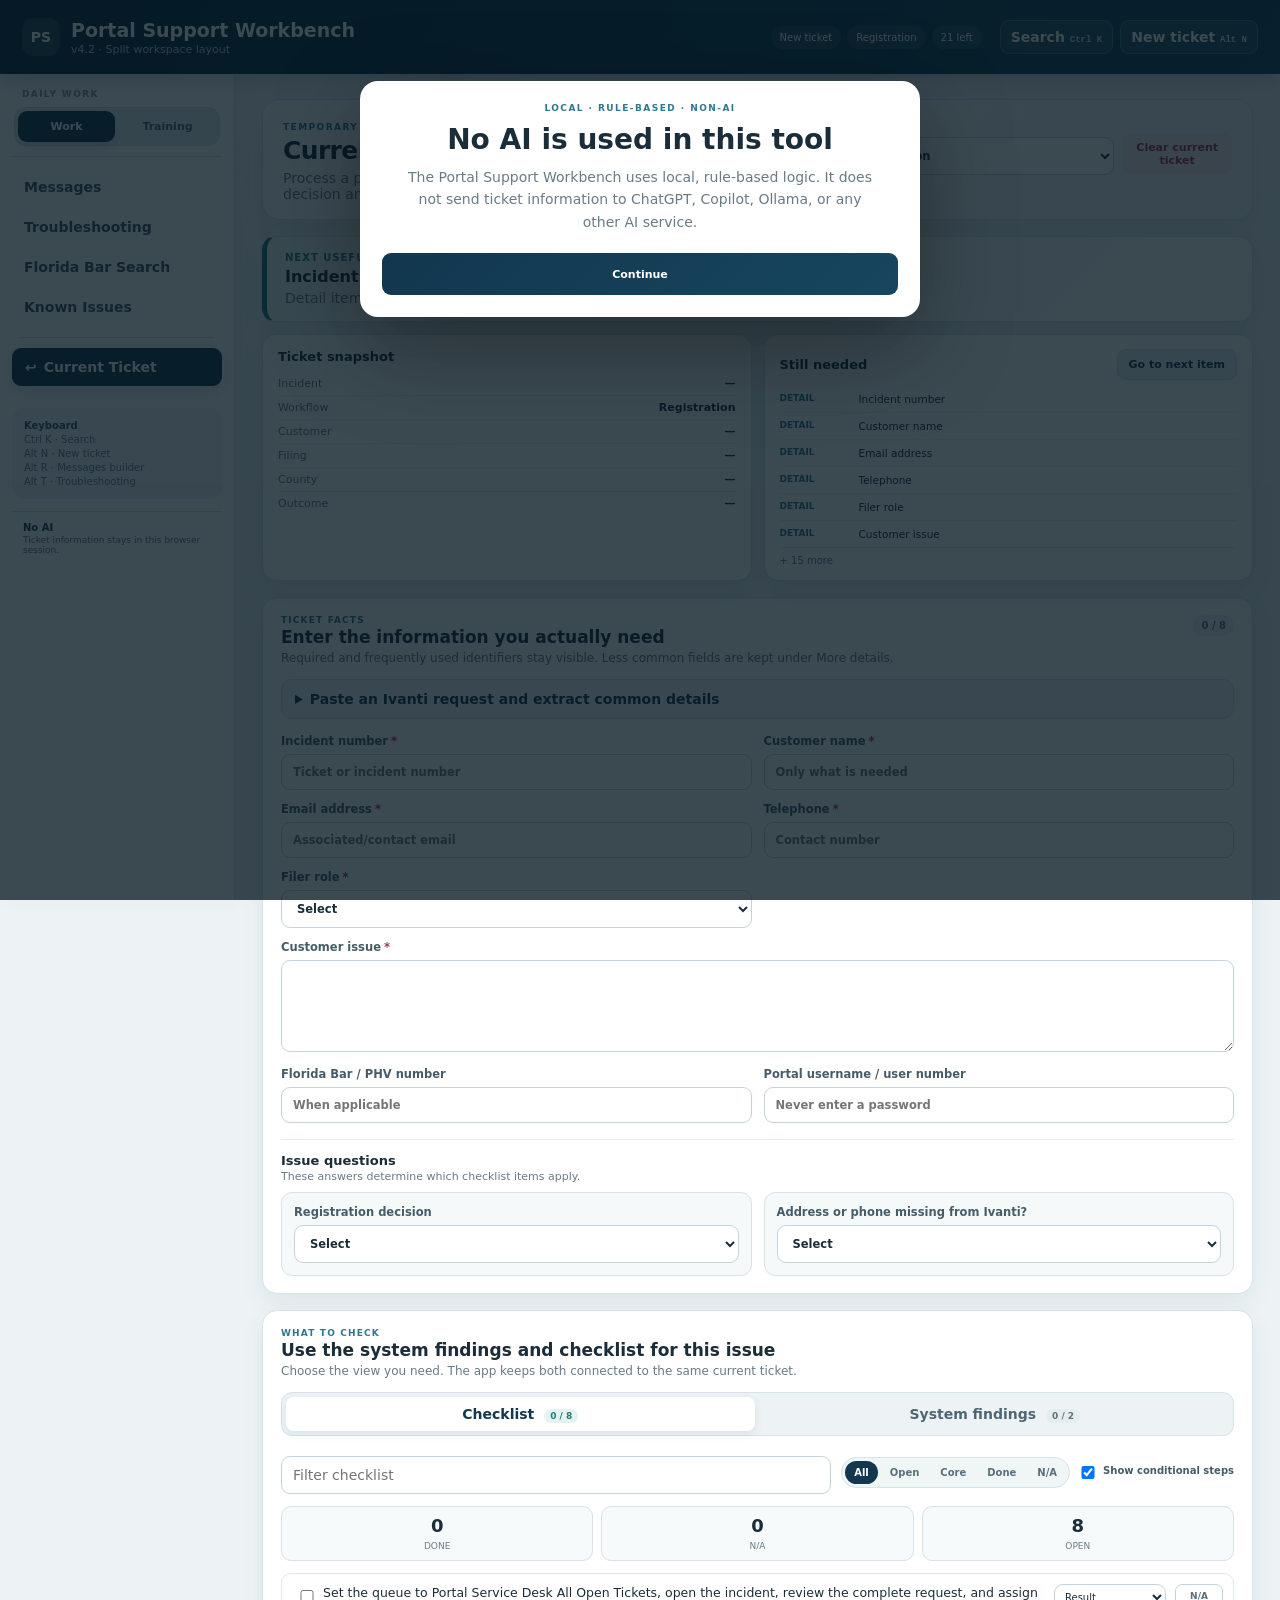
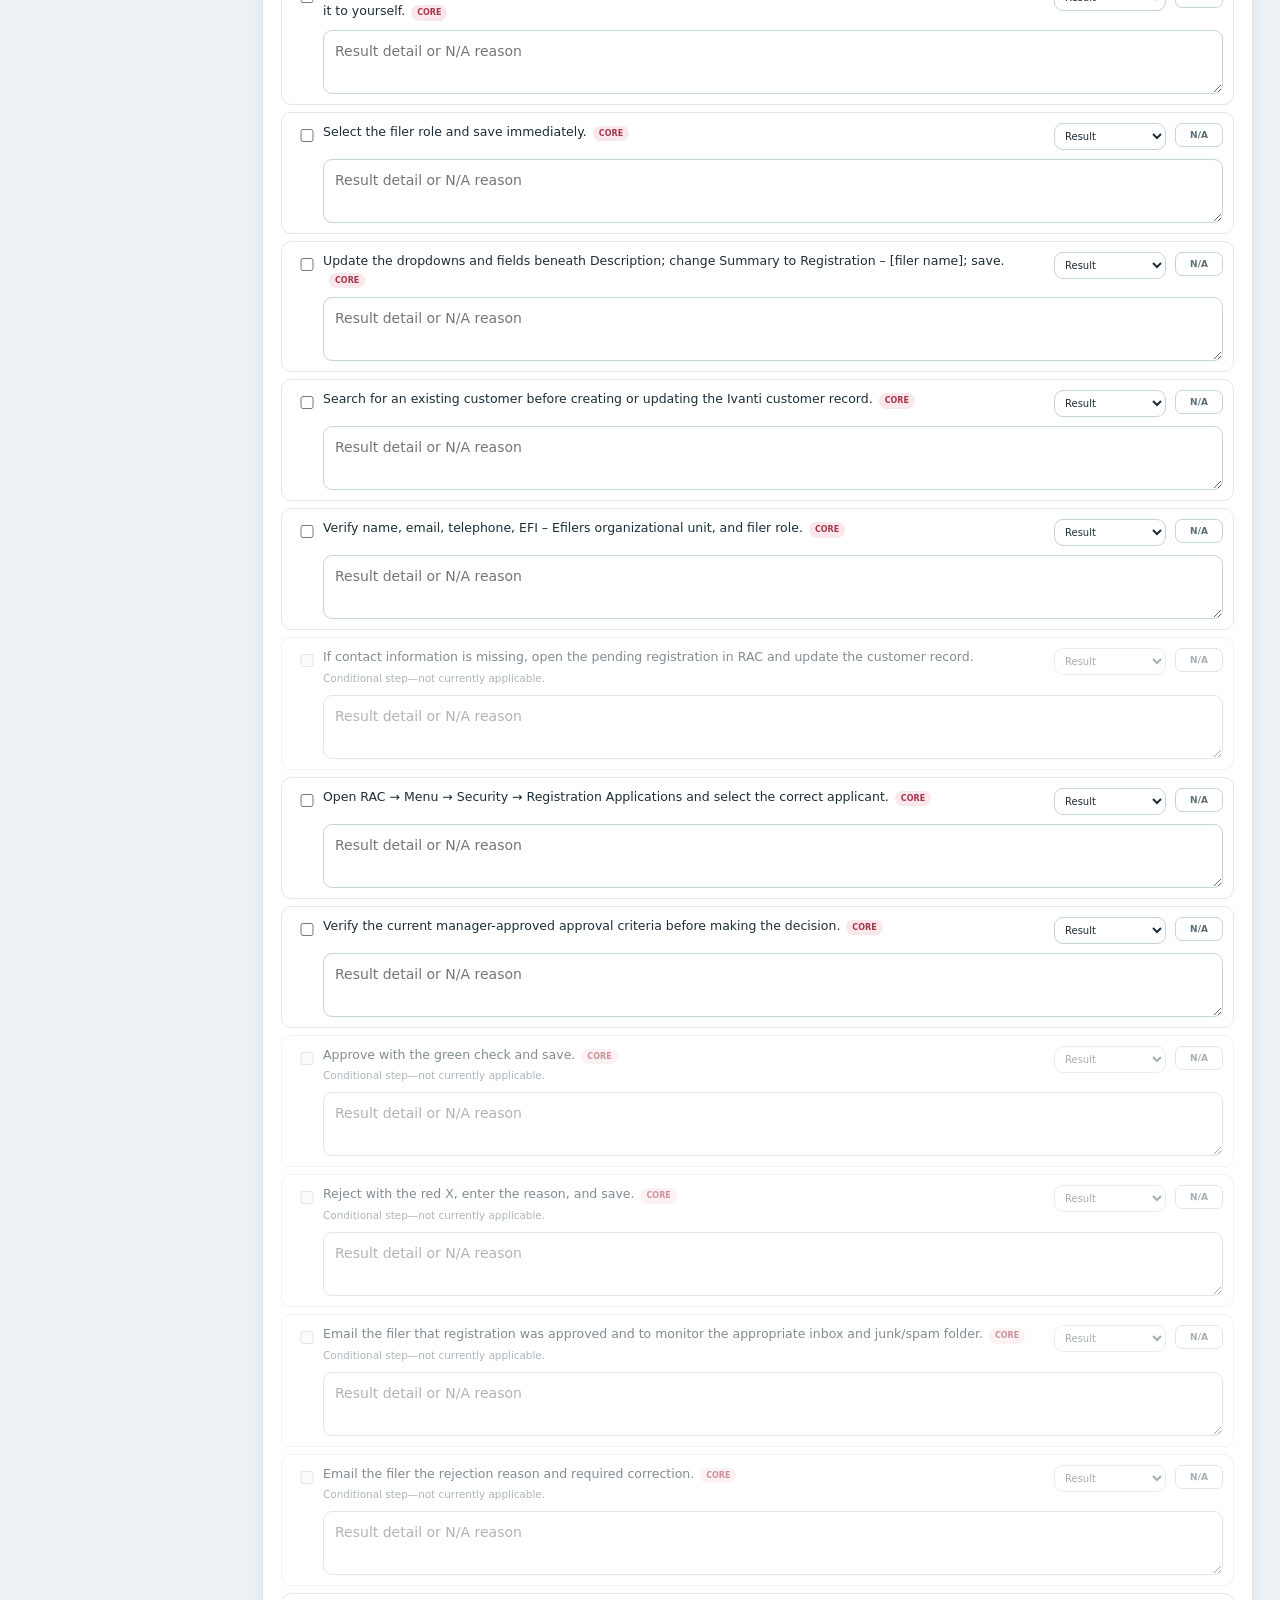
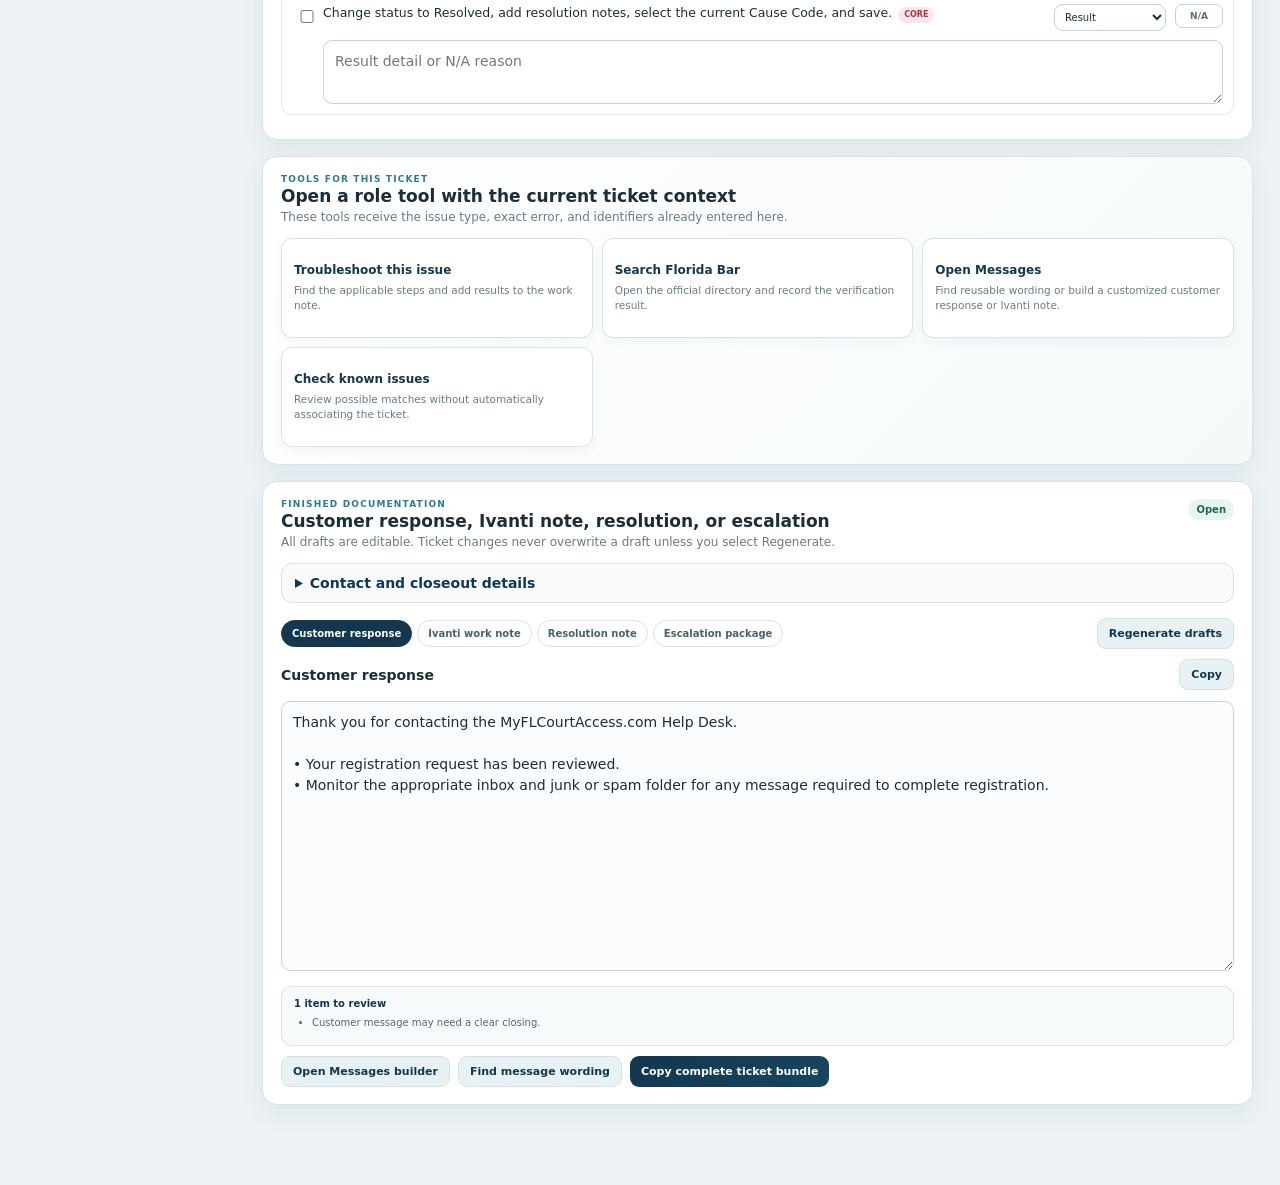
==== commit cd50415c: "1" ====
--- a/index.html
+++ b/index.html
@@ -5,8 +5,8 @@
 <meta name="viewport" content="width=device-width,initial-scale=1">
 <meta name="robots" content="noindex,nofollow,noarchive">
 <meta name="referrer" content="no-referrer">
-<title>Portal Support Workbench v4.1</title>
-<link rel="stylesheet" href="styles-v4.1.css">
+<title>Portal Support Workbench v4.2</title>
+<link rel="stylesheet" href="styles-v4.2.css">
 </head>
 <body>
 <div id="securityGate" class="overlay" role="dialog" aria-modal="true" aria-labelledby="noAiTitle">
@@ -18,7 +18,7 @@
   </div>
 </div>
 <header class="topbar">
-  <div class="brand"><div class="brandmark">PS</div><div><h1>Portal Support Workbench</h1><p>v4.1 · Workflow consolidation</p></div></div>
+  <div class="brand"><div class="brandmark">PS</div><div><h1>Portal Support Workbench</h1><p>v4.2 · Split workspace layout</p></div></div>
   <div class="ticket-strip"><span id="topIncident">New ticket</span><span id="topWorkflow">Registration</span><span id="topProgress">0% ready</span></div>
   <div class="top-actions"><button id="globalSearch">Search <kbd>Ctrl K</kbd></button><button id="newTicket">New ticket <kbd>Alt N</kbd></button></div>
 </header>
@@ -120,7 +120,7 @@
   <div class="pagehead"><div><span class="eyebrow">Restored daily workspace</span><h2>Troubleshooting</h2><p>Find the applicable team-note guidance, assemble a troubleshooting plan, and add completed items to the active ticket.</p></div><button id="troubleUseTicket" class="secondary">Use current ticket issue</button></div>
   <div id="suggestedTrouble" class="suggestion-strip"></div>
   <div class="toolbar"><input id="troubleSearch" placeholder="Search symptom or step"><select id="troubleCategory"></select><label class="checkline"><input id="verifyOnly" type="checkbox"> Verify-first only</label><span id="troubleCount" class="count"></span></div>
-  <div class="split"><div id="troubleCards" class="cards"></div><aside class="sticky"><div class="panel"><div class="panelhead"><div><h3>Troubleshooting plan</h3><p>Add, reorder, edit, and copy the steps you need.</p></div><button id="clearTroublePlan" class="danger">Clear</button></div><div id="troubleKit"></div><textarea id="troublePlanText" class="large" placeholder="Selected troubleshooting guidance will appear here. You can edit it freely."></textarea><div class="stack-actions"><button id="rebuildTroublePlan" class="secondary">Rebuild from selected cards</button><button id="addTroubleToTicket" class="secondary">Add plan to current work note</button><button id="copyTroubleKit" class="primary">Copy plan</button></div></div><div class="panel"><h3>Complete troubleshooting checklist</h3><div id="troubleMaster"></div><button id="addCheckedTrouble" class="secondary full">Add checked items to current ticket</button><button id="copyTroubleChecked" class="primary full">Copy checked as work note</button></div></aside></div>
+  <div class="split workspace-split trouble-workspace-layout"><div id="troubleCards" class="cards workspace-gallery" aria-label="Troubleshooting message gallery"></div><aside class="workspace-detail trouble-plan-pane" aria-label="Troubleshooting plan workspace"><div class="panel"><div class="panelhead"><div><h3>Troubleshooting plan</h3><p>Add, reorder, edit, and copy the steps you need.</p></div><button id="clearTroublePlan" class="danger">Clear</button></div><div id="troubleKit"></div><textarea id="troublePlanText" class="large" placeholder="Selected troubleshooting guidance will appear here. You can edit it freely."></textarea><div class="stack-actions"><button id="rebuildTroublePlan" class="secondary">Rebuild from selected cards</button><button id="addTroubleToTicket" class="secondary">Add plan to current work note</button><button id="copyTroubleKit" class="primary">Copy plan</button></div></div><div class="panel"><h3>Complete troubleshooting checklist</h3><div id="troubleMaster"></div><button id="addCheckedTrouble" class="secondary full">Add checked items to current ticket</button><button id="copyTroubleChecked" class="primary full">Copy checked as work note</button></div></aside></div>
 </section>
 
 <section id="page-replies" class="page">
@@ -128,9 +128,9 @@
   <div class="reply-mode"><button class="active" data-reply-mode="Customer">Customer Email</button><button data-reply-mode="Internal">Ivanti Note</button></div>
   <div id="replyModeHelp" class="info"></div>
   <div class="toolbar simple"><input id="replySearch" placeholder="Search all messages"><div id="replyIntentChips" class="intent-chips"></div><label class="checkline compact"><input id="replyFavoritesOnly" type="checkbox"> Favorites only</label><span id="replyCount" class="count"></span></div>
-  <div class="message-layout">
-    <div><div id="suggestedReplies" class="suggestion-strip"></div><div id="replyCards" class="cards"></div></div>
-    <aside class="panel sticky message-workspace">
+  <div class="message-layout workspace-split">
+    <div class="workspace-gallery message-gallery" aria-label="Message gallery"><div id="suggestedReplies" class="suggestion-strip"></div><div id="replyCards" class="cards"></div></div>
+    <aside class="panel message-workspace workspace-detail" aria-label="Message drafting workspace">
       <div class="message-workspace-tabs" role="tablist" aria-label="Message drafting method"><button class="active" data-message-workspace="quick" role="tab">Quick draft</button><button data-message-workspace="builder" role="tab">Block builder</button></div>
       <div id="messageQuickPanel" class="message-workspace-panel">
         <div class="panelhead"><div><h3 id="replyDraftTitle">Customer email draft</h3><p>Add messages, reorder them, and edit the completed draft.</p></div><button id="clearReplyDraft" class="danger">Clear</button></div>
@@ -236,8 +236,8 @@
 <section id="page-about" class="page"><div class="pagehead"><h2>Hosting & Security</h2></div><div class="panel prose"><p>This static GitHub Pages edition contains no AI, OpenAI API, Ollama, analytics, or telemetry. Ticket facts are not persisted by the application.</p><p>The Florida Bar tool performs only user-initiated navigation to official Florida Bar pages.</p></div></section>
 </main>
 </div>
-<aside id="currentTicketDrawer" class="ticket-drawer" hidden aria-label="Current ticket summary"><button id="drawerToggle" class="ticket-drawer-toggle" aria-expanded="true"><span>Current Ticket</span><strong id="drawerIncident">New ticket</strong></button><div id="drawerBody" class="ticket-drawer-body"><div id="drawerSnapshot" class="drawer-snapshot"></div><div class="drawer-actions"><button id="drawerOpenTicket" class="secondary">Open ticket</button><button id="drawerAddNote" class="secondary">Add note</button><button id="drawerCopySummary" class="primary">Copy summary</button></div><div id="drawerNoteForm" class="drawer-note-form" hidden><textarea id="drawerNoteText" placeholder="Add a short internal note to the current ticket."></textarea><div class="drawer-actions"><button id="drawerSaveNote" class="primary">Add to work note</button><button id="drawerCancelNote" class="secondary">Cancel</button></div></div></div></aside>
+<aside id="currentTicketDrawer" class="ticket-drawer" hidden aria-label="Current ticket summary"><button id="drawerToggle" class="ticket-drawer-toggle" aria-expanded="true" aria-label="Minimize current ticket summary"><span class="drawer-label">Current Ticket</span><strong id="drawerIncident">New ticket</strong></button><div id="drawerBody" class="ticket-drawer-body"><div id="drawerSnapshot" class="drawer-snapshot"></div><div class="drawer-actions"><button id="drawerOpenTicket" class="secondary">Open ticket</button><button id="drawerAddNote" class="secondary">Add note</button><button id="drawerCopySummary" class="primary">Copy summary</button></div><div id="drawerNoteForm" class="drawer-note-form" hidden><textarea id="drawerNoteText" placeholder="Add a short internal note to the current ticket."></textarea><div class="drawer-actions"><button id="drawerSaveNote" class="primary">Add to work note</button><button id="drawerCancelNote" class="secondary">Cancel</button></div></div></div></aside>
 <div id="searchOverlay" class="search-overlay hidden"><div class="search-dialog"><div class="panelhead"><h3>Search the Workbench</h3><button id="closeSearch" class="secondary">Close</button></div><input id="globalQuery" placeholder="Search workflows, troubleshooting, quick messages, job procedures, references, county notes, known issues, and terms"><div id="globalResults"></div></div></div>
 <div id="toast" class="toast" role="status" aria-live="polite"></div>
-<script src="data-v4.1.js"></script><script src="app-v4.1.js"></script>
+<script src="data-v4.2.js"></script><script src="app-v4.2.js"></script>
 </body></html>
--- a/styles-v4.2.css
+++ b/styles-v4.2.css
@@ -0,0 +1,236 @@
+*{box-sizing:border-box}:root{--navy:#12374f;--navy2:#0a283b;--teal:#207f76;--blue:#2d7892;--bg:#edf3f5;--card:#fff;--line:#d7e3e8;--line2:#c4d4dc;--text:#1b2d38;--muted:#687b86;--danger:#a4374b;--warn:#526772;--ok:#176b4b;--soft:#f6f9fa;--shadow:0 8px 24px rgba(18,55,79,.07)}html{background:var(--bg);scroll-behavior:smooth}body{margin:0;background:linear-gradient(180deg,#f4f8f9 0,#edf3f5 240px);color:var(--text);font-family:"Segoe UI Variable","Aptos","Segoe UI",system-ui,sans-serif;font-size:14px}button,input,select,textarea{font:inherit}button{cursor:pointer}button:focus-visible,input:focus-visible,select:focus-visible,textarea:focus-visible{outline:3px solid rgba(32,127,118,.22);outline-offset:2px}.hidden,[hidden]{display:none!important}.topbar{position:sticky;top:0;z-index:80;height:74px;padding:0 22px;display:grid;grid-template-columns:minmax(300px,1fr) auto minmax(330px,1fr);align-items:center;gap:18px;background:linear-gradient(118deg,var(--navy2),#15445d);color:#fff;box-shadow:0 5px 20px rgba(8,30,45,.2)}.brand{display:flex;align-items:center;gap:11px}.brandmark{width:38px;height:38px;border-radius:11px;display:grid;place-items:center;background:rgba(255,255,255,.13);font-weight:900}.brand h1{margin:0;font-size:19px}.brand p{margin:2px 0 0;color:#bcd0da;font-size:11px}.ticket-strip{display:flex;gap:6px}.ticket-strip span{padding:6px 9px;border-radius:999px;background:rgba(255,255,255,.09);font-size:10px}.top-actions{display:flex;justify-content:flex-end;align-items:center;gap:7px}.top-actions>button,.mode button{border:1px solid rgba(255,255,255,.2);background:rgba(255,255,255,.08);color:#fff;padding:8px 10px;border-radius:9px;font-weight:700}.mode{display:flex;gap:3px;padding:3px;border-radius:10px;background:rgba(0,0,0,.12)}.mode button{border:0;padding:6px 9px}.mode button.active{background:#fff;color:var(--navy)}kbd{font-size:9px;color:#d4e3e9}.shell{display:grid;grid-template-columns:235px minmax(0,1fr);min-height:calc(100vh - 74px)}.sidebar{position:sticky;top:74px;height:calc(100vh - 74px);overflow:auto;padding:15px 12px 24px;background:rgba(255,255,255,.96);border-right:1px solid var(--line);box-shadow:5px 0 20px rgba(18,55,79,.04)}.navlabel{display:block;margin:8px 11px 6px;color:#8798a1;font-size:9px;font-weight:900;text-transform:uppercase;letter-spacing:.15em}.sidebar nav button{width:100%;border:0;text-align:left;margin:2px 0;padding:10px 12px;border-radius:9px;background:transparent;color:#425660;font-weight:700}.sidebar nav button:hover{background:#edf4f6;color:var(--navy)}.sidebar nav button.active{background:linear-gradient(135deg,var(--navy),#17465f);color:#fff;box-shadow:0 5px 14px rgba(18,55,79,.15)}.shortcut{display:grid;gap:3px;margin-top:20px;padding:12px;border-radius:12px;background:#f1f6f8;color:#6b7e88;font-size:10px}.shortcut strong{color:#3d5663}.page{display:none}.page.active{display:block}main{padding:25px 27px 64px;max-width:1720px}.pagehead,.work-head{display:flex;justify-content:space-between;align-items:flex-start;gap:20px;margin-bottom:16px;padding:20px 22px;border:1px solid var(--line);border-radius:17px;background:linear-gradient(135deg,#fff,#f4f8f9);box-shadow:var(--shadow)}h1,h2,h3,h4,p{margin-top:0}.pagehead h2,.work-head h2{margin:3px 0 5px;font-size:25px;letter-spacing:-.025em}.pagehead p,.work-head p{margin:0;color:var(--muted)}.eyebrow{font-size:9px;font-weight:900;text-transform:uppercase;letter-spacing:.16em;color:var(--blue)}.head-actions{display:flex;gap:8px;align-items:flex-end}.workflow-selector{min-width:280px}.work-layout{display:grid;grid-template-columns:minmax(0,1fr) 310px;gap:18px;align-items:start}.work-section,.panel,.rail-card,.item-card,.system-card,.term-card,.procedure,.scenario-card{border:1px solid var(--line);border-radius:15px;background:#fff;box-shadow:var(--shadow)}.work-section{padding:18px;margin-bottom:16px}.section-heading{display:grid;grid-template-columns:36px minmax(0,1fr) auto;gap:11px;align-items:start;margin-bottom:15px}.section-number{width:32px;height:32px;display:grid;place-items:center;border-radius:10px;background:var(--navy);color:#fff;font-weight:900}.section-heading h3{margin:1px 0 3px;font-size:17px}.section-heading p{margin:0;color:var(--muted);font-size:12px}.section-status{padding:5px 8px;border-radius:999px;background:#eef3f5;color:#61737d;font-size:10px;font-weight:800}.section-status.complete{background:#e8f5ee;color:var(--ok)}.next-action{margin-bottom:15px;padding:15px 18px;border:1px solid #b7d8d1;border-left:5px solid var(--teal);border-radius:13px;background:linear-gradient(135deg,#eef9f6,#fff);box-shadow:var(--shadow)}.next-action strong{display:block;margin-bottom:4px;color:var(--teal);font-size:10px;text-transform:uppercase;letter-spacing:.1em}.next-action h3{margin:0 0 4px;font-size:16px}.next-action p{margin:0;color:var(--muted)}.field-grid,.question-grid,.closeout-grid{display:grid;grid-template-columns:repeat(2,minmax(0,1fr));gap:12px}.field-grid .full,.closeout-grid .full{grid-column:1/-1}label,.field-label{display:block;color:#465d68;font-size:11.5px;font-weight:700}input,select,textarea{width:100%;margin-top:6px;padding:10px 11px;border:1px solid var(--line2);border-radius:9px;background:#fff;color:var(--text)}textarea{min-height:92px;resize:vertical;line-height:1.5}input:focus,select:focus,textarea:focus{border-color:#5caaa2;box-shadow:0 0 0 3px rgba(32,127,118,.1)}.required{color:var(--danger);margin-left:3px}.question-card{padding:12px;border:1px solid var(--line);border-radius:11px;background:var(--soft)}.system-evidence-grid{display:grid;grid-template-columns:repeat(2,minmax(0,1fr));gap:12px}.evidence-card{padding:14px;border:1px solid var(--line);border-radius:12px;background:#fafcfc}.evidence-card.required-card{border-top:4px solid var(--blue)}.evidence-head{display:flex;justify-content:space-between;gap:10px;align-items:center;margin-bottom:10px}.evidence-head h4{margin:0}.core{display:inline-block;margin-left:6px;padding:2px 6px;border-radius:999px;background:#fae7eb;color:var(--danger);font-size:8px;font-weight:900}.check-toolbar{display:grid;grid-template-columns:minmax(220px,1fr) auto auto;gap:10px;align-items:center;margin-bottom:12px}.segmented{display:flex;gap:3px;padding:3px;border:1px solid var(--line);border-radius:999px;background:#f0f5f6}.segmented button{border:0;border-radius:999px;padding:6px 9px;background:transparent;color:#58707b;font-size:10px;font-weight:800}.segmented button.active{background:var(--navy);color:#fff}.checkline{display:flex;gap:7px;align-items:flex-start}.checkline input{width:16px;margin:1px 0 0}.checkline.compact{white-space:nowrap;font-size:10px}.stats{display:grid;grid-template-columns:repeat(3,1fr);gap:8px;margin-bottom:12px}.stats div{padding:8px;border:1px solid var(--line);border-radius:10px;background:#f7fafb;text-align:center}.stats strong{display:block;font-size:18px}.stats span{font-size:9px;color:var(--muted);text-transform:uppercase}.action-row{display:grid;grid-template-columns:22px minmax(0,1fr) 112px 48px;gap:9px;align-items:start;padding:10px;border:1px solid #e0e8ec;border-radius:10px;background:#fff;margin-bottom:7px}.action-row.done{background:#eef8f3;border-color:#b7d9c8}.action-row.na-row{background:#f2f4f5;opacity:.72}.action-row.hidden-row{display:none}.action-copy{font-size:12.5px;line-height:1.45}.action-copy small{display:block;margin-top:4px;color:var(--muted)}.action-row select{margin:0;padding:6px;font-size:10px}.na-button{border:1px solid var(--line2);border-radius:7px;background:#fff;color:#5b6e78;padding:6px;font-size:9px;font-weight:800}.na-button.active{background:#dfe5e8}.action-note{grid-column:2/5;min-height:58px;margin:0}.output-toolbar{display:flex;justify-content:space-between;gap:10px;align-items:center;margin-top:15px}.output-tabs{display:flex;gap:5px;flex-wrap:wrap}.output-tabs button{border:1px solid var(--line);border-radius:999px;background:#fff;color:#48616d;padding:7px 10px;font-size:10px;font-weight:800}.output-tabs button.active{background:var(--navy);color:#fff;border-color:var(--navy)}.output-panel{display:none;margin-top:10px}.output-panel.active{display:block}.output-panel textarea{min-height:320px;background:#fbfcfd}.output-head{display:flex;justify-content:space-between;align-items:center;margin-bottom:5px}.stale{color:var(--warn);font-size:10px;margin-right:8px}.response-actions,.stack-actions{display:flex;gap:8px;flex-wrap:wrap;margin-top:10px}.review-check{grid-column:1/-1;padding:11px;border:1px solid var(--line);border-radius:10px;background:#f7fafb}.work-rail{position:sticky;top:92px}.rail-card{padding:14px;margin-bottom:12px}.rail-card h3{font-size:14px;margin-bottom:9px}.rail-card p{font-size:11.5px;line-height:1.5;color:var(--muted)}.required-item{padding:7px 0;border-bottom:1px solid #edf1f3;font-size:11px}.snapshot-row{display:flex;justify-content:space-between;gap:10px;padding:5px 0;border-bottom:1px solid #edf1f3;font-size:11px}.snapshot-row span:first-child{color:var(--muted)}.tool-link{width:100%;margin:4px 0;border:1px solid var(--line);border-radius:9px;background:#f7fafb;color:var(--navy);padding:9px;text-align:left;font-weight:750}.toolbar{display:flex;gap:9px;align-items:center;flex-wrap:wrap;margin:14px 0}.toolbar>input{flex:1;min-width:250px}.toolbar select{width:auto;min-width:190px}.toolbar input,.toolbar select{margin:0}.toolbar.simple{align-items:flex-start}.count{margin-left:auto;padding:6px 9px;border-radius:999px;background:var(--navy);color:#fff;font-size:10px}.split{display:grid;grid-template-columns:minmax(0,2fr) minmax(320px,1fr);gap:18px;align-items:start}.cards{display:grid;grid-template-columns:repeat(2,minmax(0,1fr));gap:12px}.item-card{display:flex;flex-direction:column;padding:14px}.item-card h3{font-size:14px;margin:0}.item-meta{margin:5px 0;color:var(--muted);font-size:9.5px}.source-text{white-space:pre-wrap;max-height:250px;overflow:auto;padding:11px;border:1px solid #e0e8eb;border-radius:9px;background:#f8fafb;font-size:12px;line-height:1.5}.item-actions{display:flex;gap:6px;margin-top:auto;padding-top:10px}.sticky{position:sticky;top:92px}.panel{padding:16px}.panelhead{display:flex;justify-content:space-between;gap:10px;align-items:flex-start}.full{width:100%}.large{min-height:280px}.huge{min-height:500px}.suggestion-strip{display:flex;gap:8px;overflow:auto;margin:12px 0;padding-bottom:4px}.suggestion-pill{min-width:220px;padding:10px;border:1px solid #cfe0e5;border-radius:11px;background:#f3f8f9}.suggestion-pill strong{display:block;font-size:11px}.suggestion-pill button{margin-top:7px}.kit-item{padding:9px;border:1px solid var(--line);border-radius:9px;background:#f7fafb;margin-bottom:7px}.kit-head{display:flex;justify-content:space-between;gap:8px}.kit-controls{display:flex;gap:3px}.kit-controls button{width:25px;height:25px;border:0;border-radius:6px;background:#e6eef1}.master-group{margin:12px 0 5px;font-size:10px;font-weight:900;text-transform:uppercase;color:var(--blue)}.master-check{display:flex;gap:7px;padding:7px;border-bottom:1px solid #edf1f3;font-size:11px}.master-check input{width:16px;margin:1px 0 0}.builder-layout{display:grid;grid-template-columns:minmax(0,1.25fr) minmax(360px,.75fr);gap:18px;align-items:start}.builder-add,.insert-tools{display:grid;grid-template-columns:minmax(0,1fr) auto;gap:8px;align-items:end;margin-bottom:12px}.builder-block{padding:12px;border:1px solid var(--line);border-radius:11px;background:#f9fbfb;margin:9px 0}.builder-block-head{display:grid;grid-template-columns:1fr auto;gap:8px;align-items:center}.builder-block-head input{margin:0}.builder-controls{display:flex;gap:3px}.builder-controls button{width:27px;height:27px;border:0;border-radius:6px;background:#e5eef1}.builder-block textarea{min-height:105px}.block-source{font-size:9px;color:var(--muted)}.fact-chips,.intent-chips{display:flex;gap:5px;flex-wrap:wrap;margin:7px 0 12px}.fact-chips button,.intent-chips button{border:1px solid var(--line);border-radius:999px;background:#fff;color:#3e5966;padding:6px 9px;font-size:10px}.intent-chips button.active{background:var(--navy);color:#fff}.source-summary{margin-top:10px;padding:9px;border-radius:9px;background:#f1f6f8;color:var(--muted);font-size:10px}.reply-mode{display:flex;gap:5px;margin:10px 0}.reply-mode button{border:1px solid var(--line);border-radius:10px;background:#fff;padding:9px 14px;font-weight:800}.reply-mode button.active{background:var(--navy);color:#fff}.info{padding:11px 13px;border-radius:10px;line-height:1.5;background:#edf6f7;border:1px solid #d2e5e8;color:#3b5c67}.knowledge-inline-note{margin-top:14px;padding-top:12px;border-top:1px solid var(--line);color:var(--muted);line-height:1.5}.audit-flags{margin:7px 0;color:var(--muted);font-size:10px;line-height:1.4}.source-limit{margin-top:16px;color:var(--muted);line-height:1.55}.reply-split{grid-template-columns:minmax(0,2fr) minmax(340px,1fr)}.reply-card .source-text{min-height:90px}.bar-layout{display:grid;grid-template-columns:minmax(0,.75fr) minmax(0,1.25fr);gap:18px}.button-grid{display:grid;gap:8px;margin:12px 0}.primary,.secondary,.danger{border:0;border-radius:9px;padding:8px 11px;font-size:11px;font-weight:800}.primary{background:linear-gradient(135deg,var(--navy),#17465f);color:#fff}.secondary{background:#e8f1f3;color:var(--navy);border:1px solid #d3e2e7}.danger{background:#f8e7ea;color:var(--danger)}.cardgrid,.system-grid{display:grid;grid-template-columns:repeat(3,minmax(0,1fr));gap:12px}.system-card,.term-card,.scenario-card{padding:15px}.procedure{margin:8px 0;overflow:hidden}.procedure summary{padding:12px;cursor:pointer;font-weight:750}.procedure-body{padding:0 12px 12px}.status{margin-left:6px;padding:2px 6px;border-radius:999px;background:#edf2f4;color:#63747d;font-size:8px}.searchwide{width:100%;margin:0 0 14px}.search-overlay,.overlay{position:fixed;inset:0;z-index:200;display:grid;place-items:start center;padding:9vh 20px;background:rgba(5,22,32,.78)}.dialog,.search-dialog{width:min(760px,100%);padding:22px;border-radius:18px;background:#fff;box-shadow:0 30px 90px rgba(0,0,0,.35)}.dialog{width:min(620px,100%)}.search-result{display:block;width:100%;border:0;border-radius:9px;background:#fff;padding:10px;text-align:left}.search-result:hover{background:#eef5f6}.search-result strong{display:block}.search-result small{display:block;color:var(--muted)}.toast{position:fixed;right:20px;bottom:20px;z-index:300;padding:10px 14px;border-radius:10px;background:#0e3044;color:#fff;opacity:0;transform:translateY(12px);transition:.18s}.toast.show{opacity:1;transform:none}.prose{line-height:1.65}
+@media(max-width:1200px){.work-layout,.builder-layout,.bar-layout{grid-template-columns:1fr}.work-rail,.sticky{position:static}.cards{grid-template-columns:1fr}.cardgrid,.system-grid{grid-template-columns:repeat(2,minmax(0,1fr))}}
+@media(max-width:850px){.topbar{height:auto;min-height:70px;padding:11px 14px;grid-template-columns:1fr auto}.ticket-strip{display:none}.top-actions>button{display:none}.shell{grid-template-columns:1fr}.sidebar{position:static;height:auto;padding:8px;overflow:auto}.sidebar nav{display:flex;gap:4px;overflow:auto}.navlabel,.shortcut{display:none}.sidebar nav button{min-width:max-content}.sidebar nav button.active{box-shadow:none}main{padding:14px 12px 50px}.work-head,.pagehead{padding:16px;flex-direction:column}.head-actions{width:100%}.workflow-selector{min-width:0;flex:1}.field-grid,.question-grid,.closeout-grid,.system-evidence-grid,.cardgrid,.system-grid{grid-template-columns:1fr}.check-toolbar{grid-template-columns:1fr}.split,.reply-split{grid-template-columns:1fr}.action-row{grid-template-columns:22px minmax(0,1fr) 90px}.action-row .na-button{grid-column:2}.action-note{grid-column:2/4}.section-heading{grid-template-columns:34px minmax(0,1fr)}.section-status{grid-column:2}.output-toolbar{align-items:flex-start;flex-direction:column}.builder-add,.insert-tools{grid-template-columns:1fr}.huge{min-height:340px}}
+@media(prefers-reduced-motion:reduce){*{scroll-behavior:auto!important;transition:none!important}}
+
+
+/* v2.7 Current Ticket redesign */
+.topbar{grid-template-columns:minmax(300px,1fr) auto auto}
+.sidebar-mode{margin:0 0 14px;padding:10px;border:1px solid var(--line);border-radius:12px;background:#f4f8f9}
+.sidebar-mode>span{display:block;margin:0 0 7px 3px;color:#72858f;font-size:9px;font-weight:900;text-transform:uppercase;letter-spacing:.13em}
+.sidebar .mode{display:grid;grid-template-columns:1fr 1fr;gap:4px;padding:3px;background:#e5eef1;border:1px solid #d4e1e6}
+.sidebar .mode button{border:0;background:transparent;color:#526873;padding:8px;border-radius:8px;font-size:11px;font-weight:800}
+.sidebar .mode button.active{background:var(--navy);color:#fff;box-shadow:0 4px 10px rgba(18,55,79,.14)}
+.compact-head{padding:17px 20px}
+.current-ticket-layout{max-width:1280px;margin:0 auto}
+.ticket-overview{display:grid;grid-template-columns:minmax(0,1.25fr) minmax(240px,.65fr) minmax(280px,.8fr);gap:12px;margin-bottom:16px}
+.ticket-overview>.next-action,.overview-card{margin:0;min-height:100%;border:1px solid var(--line);border-radius:14px;background:#fff;box-shadow:var(--shadow)}
+.ticket-overview>.next-action{border-left:5px solid var(--teal);background:linear-gradient(135deg,#eef9f6,#fff)}
+.overview-card{padding:14px 15px}
+.overview-card h3{margin:0 0 8px;font-size:13px}
+.overview-card-head{display:flex;justify-content:space-between;gap:10px;align-items:center;margin-bottom:6px}
+.overview-card-head h3{margin:0}
+.work-section{padding:17px 18px}
+.simple-heading{display:flex;justify-content:space-between;gap:14px;align-items:flex-start;margin-bottom:14px}
+.simple-heading h3{margin:2px 0 4px;font-size:17px}
+.simple-heading p{margin:0;color:var(--muted);font-size:12px}
+.section-kicker{display:block;color:var(--blue);font-size:9px;font-weight:900;text-transform:uppercase;letter-spacing:.13em}
+.paste-ticket,.more-details,.closeout-details{margin:0 0 15px;border:1px solid var(--line);border-radius:11px;background:#f8fafb;overflow:hidden}
+.paste-ticket summary,.more-details summary,.closeout-details summary{padding:11px 13px;cursor:pointer;color:var(--navy);font-weight:800}
+.paste-ticket[open] summary,.more-details[open] summary,.closeout-details[open] summary{border-bottom:1px solid var(--line);background:#f2f7f8}
+.paste-ticket>p,.paste-ticket>textarea,.paste-ticket>.paste-actions,.more-details>.field-grid,.closeout-details>.closeout-grid{margin-left:13px;margin-right:13px}
+.paste-ticket>p{margin-top:11px;color:var(--muted);font-size:11px}
+.paste-ticket>textarea{width:calc(100% - 26px);min-height:145px}
+.paste-actions{display:flex;gap:8px;align-items:center;flex-wrap:wrap;margin-top:9px;margin-bottom:13px}
+.extract-result{color:#516a76;font-size:10.5px;line-height:1.4}
+.more-details>.field-grid,.closeout-details>.closeout-grid{padding:13px 0}
+.subsection-label{margin:16px 0 9px;padding-top:13px;border-top:1px solid #e6edef}
+.subsection-label h4{margin:0 0 2px;font-size:13px}
+.subsection-label p{margin:0;color:var(--muted);font-size:11px}
+.work-list-switch{display:flex;gap:6px;margin-bottom:14px;padding:4px;border:1px solid var(--line);border-radius:11px;background:#edf3f5}
+.work-list-switch button{flex:1;border:0;border-radius:8px;background:transparent;color:#4e6672;padding:9px 12px;font-weight:800}
+.work-list-switch button.active{background:#fff;color:var(--navy);box-shadow:0 3px 10px rgba(18,55,79,.09)}
+.mini-status{margin-left:5px;padding:2px 6px;border-radius:999px;background:#e5edef;color:#5e727d;font-size:9px}
+.work-list-switch button.active .mini-status{background:#e5f2ef;color:var(--teal)}
+.work-list-panel[hidden]{display:none!important}
+.compact-info{padding:9px 11px;font-size:11px}
+.ticket-tools{background:linear-gradient(135deg,#fff,#f5f9fa)}
+.ticket-tool-grid{display:grid;grid-template-columns:repeat(5,minmax(0,1fr));gap:9px}
+.ticket-tool{min-height:100px;padding:12px;border:1px solid var(--line);border-radius:11px;background:#fff;color:var(--text);text-align:left;box-shadow:0 4px 12px rgba(18,55,79,.04)}
+.ticket-tool:hover{border-color:#a9c8d2;background:#f7fbfb;transform:translateY(-1px)}
+.ticket-tool strong{display:block;margin-bottom:6px;color:var(--navy);font-size:12px}
+.ticket-tool span{display:block;color:var(--muted);font-size:10.5px;line-height:1.45}
+.required-item.required-jump{display:grid;width:100%;grid-template-columns:72px 1fr;gap:7px;padding:7px 0;border:0;border-bottom:1px solid #edf1f3;background:transparent;text-align:left;color:var(--text);font-size:10.5px}
+.required-item.required-jump:hover{color:var(--navy)}
+.required-item.required-jump strong{color:var(--blue);font-size:9px;text-transform:uppercase}
+.required-more{padding-top:7px;color:var(--muted);font-size:10px}
+.snapshot-row:last-child,.required-item:last-child{border-bottom:0}
+.output-panel textarea{min-height:270px}
+@media(max-width:1350px){.ticket-overview{grid-template-columns:1fr 1fr}.ticket-overview>.next-action{grid-column:1/-1}.ticket-tool-grid{grid-template-columns:repeat(3,minmax(0,1fr))}}
+@media(max-width:900px){.ticket-overview{grid-template-columns:1fr}.ticket-overview>.next-action{grid-column:auto}.ticket-tool-grid{grid-template-columns:1fr 1fr}.topbar{grid-template-columns:1fr auto}.ticket-strip{display:none}}
+@media(max-width:850px){.sidebar-mode{min-width:220px;margin:0 8px 0 0}.sidebar{display:flex;align-items:center;gap:4px}.sidebar nav{flex:1}.ticket-tool-grid{grid-template-columns:1fr}.simple-heading{flex-direction:column}.current-ticket-layout{max-width:none}}
+
+
+/* v2.8 reliable Florida Bar links */
+.panel-help{margin:-2px 0 12px;color:var(--muted);font-size:11.5px;line-height:1.5}
+.button-link{display:block;text-align:center;text-decoration:none}
+.button-grid .button-link{width:100%}
+.bar-fallback{display:grid;grid-template-columns:1fr auto;gap:8px;align-items:center;margin:12px 0;padding:11px;border:1px solid var(--line);border-radius:10px;background:#f8fafb}
+.bar-fallback strong{grid-column:1/-1;color:var(--navy);font-size:11px}
+.bar-fallback a{min-width:0;overflow-wrap:anywhere;color:var(--blue);font-size:11px;font-weight:700}
+.bar-fallback button{margin:0}
+@media(max-width:700px){.bar-fallback{grid-template-columns:1fr}.bar-fallback strong{grid-column:auto}}
+/* v2.9 exact Florida Bar profile URL */
+.bar-url-preview{display:grid;gap:6px;margin:14px 0}.bar-url-preview span{font-size:12px;font-weight:700;color:var(--muted)}.bar-url-preview input{font-family:ui-monospace,SFMono-Regular,Consolas,monospace}.disabled-link{pointer-events:none;opacity:.55;cursor:not-allowed}
+
+/* v3.1 unified quick messages, navigation, and Florida Bar profile preview */
+.sidebar-workspace{margin:0 0 10px;padding:0 2px 10px;border-bottom:1px solid var(--line)}
+.sidebar-workspace .navlabel{display:block;margin:0 0 8px 8px}
+.sidebar-workspace .mode{display:grid;grid-template-columns:1fr 1fr;gap:4px;padding:3px;border:1px solid #d4e1e6;border-radius:12px;background:#e5eef1}
+.sidebar-workspace .mode button{border:0;border-radius:9px;background:transparent;color:#526873;padding:9px 8px;font-size:11px;font-weight:850}
+.sidebar-workspace .mode button.active{background:var(--navy);color:#fff;box-shadow:0 4px 10px rgba(18,55,79,.14)}
+.sidebar nav{display:flex;flex-direction:column;min-height:0}
+.sidebar .nav-divider{height:1px;margin:10px 8px;background:var(--line)}
+.sidebar .current-ticket-nav{margin-top:auto;border:1px solid #c8dce3;background:#f3f8f9}
+.sidebar .current-ticket-nav::before{content:'↩';display:inline-block;margin-right:7px;font-weight:900}
+.sidebar .current-ticket-nav.active{border-color:var(--navy);background:var(--navy);color:#fff}
+
+.bar-preview-layout{grid-template-columns:minmax(320px,.72fr) minmax(520px,1.28fr)}
+.bar-search-panel,.bar-preview-panel{min-width:0}
+.compact-button-grid{grid-template-columns:1fr auto;align-items:stretch}
+.compact-button-grid .button-link{display:flex;align-items:center;justify-content:center}
+.bar-other-directories{margin-top:12px;border-top:1px solid var(--line);padding-top:10px}
+.bar-other-directories summary,.bar-edit-details summary,#barPasteFallback summary{cursor:pointer;color:var(--navy);font-size:11px;font-weight:850}
+.bar-import-box{margin-top:18px;padding:14px;border:1px solid #d4e4e8;border-radius:12px;background:#f4f8f9}
+.bar-import-box h3{margin:0 0 6px;font-size:14px}
+.bar-import-box p{margin:0 0 10px;color:var(--muted);font-size:11px;line-height:1.5}
+#barProfilePaste{min-height:180px;margin-top:10px}
+.bar-profile-card{position:relative;overflow:hidden;margin:14px 0;padding:20px;border:1px solid #c9dce2;border-radius:15px;background:linear-gradient(180deg,#fff 0%,#f7fafb 100%);box-shadow:0 12px 28px rgba(23,66,88,.08)}
+.bar-profile-card::before{content:'';position:absolute;inset:0 0 auto;height:6px;background:linear-gradient(90deg,#143e59,#2a7c87)}
+.bar-profile-card.empty-preview{display:grid;min-height:320px;place-items:center;border-style:dashed;background:#f8fafb;box-shadow:none}
+.bar-profile-card.empty-preview::before{display:none}
+.bar-preview-empty{display:grid;gap:8px;max-width:350px;text-align:center;color:var(--muted)}
+.bar-preview-empty strong{color:var(--navy);font-size:15px}
+.bar-profile-brand{margin:2px 0 18px;color:#113d58;font-size:11px;font-weight:950;letter-spacing:.17em}
+.bar-profile-kicker{color:#738690;font-size:10px;font-weight:900;text-transform:uppercase;letter-spacing:.12em}
+.bar-profile-card h3{margin:4px 0 12px;color:#172e3b;font-size:25px;line-height:1.15}
+.bar-profile-badges{display:flex;gap:7px;flex-wrap:wrap;margin-bottom:16px}
+.bar-profile-badges span{padding:6px 9px;border:1px solid #bcd8cf;border-radius:999px;background:#eaf6f0;color:#275e4b;font-size:10px;font-weight:850}
+.bar-profile-badges span.negative{border-color:#e5b9bf;background:#fff0f1;color:#8b2635}
+.bar-profile-details{display:grid;grid-template-columns:1fr 1fr;gap:0 18px;border-top:1px solid #dde7ea}
+.bar-profile-row{display:grid;grid-template-columns:minmax(100px,.55fr) minmax(0,1fr);gap:10px;padding:11px 0;border-bottom:1px solid #e3ebee}
+.bar-profile-row span{color:var(--muted);font-size:10px;font-weight:750}
+.bar-profile-row strong{overflow-wrap:anywhere;color:#253e4b;font-size:11px}
+.bar-profile-source{margin-top:14px;color:#71838c;font-size:9.5px}
+.bar-edit-details{margin:10px 0;padding:11px;border:1px solid var(--line);border-radius:11px;background:#f8fafb}
+.bar-review-confirm{margin:12px 0;padding:12px;border:1px solid #d3e2e7;border-radius:10px;background:#f4f8f9;font-weight:750}
+.bar-note{min-height:150px}
+
+@media(max-width:1200px){
+  .bar-preview-layout{grid-template-columns:1fr}
+  .bar-profile-card.empty-preview{min-height:230px}
+}
+@media(max-width:850px){
+  .sidebar-workspace{min-width:230px;margin:0 8px 0 0;padding:0;border:0}
+  .sidebar-workspace .navlabel{display:none}
+  .sidebar nav{flex-direction:row}
+  .sidebar .nav-divider{width:1px;height:32px;margin:0 5px}
+  .sidebar .current-ticket-nav{margin-top:0}
+  .bar-profile-details{grid-template-columns:1fr}
+}
+@media(max-width:600px){
+  .compact-button-grid{grid-template-columns:1fr}
+  .bar-profile-card h3{font-size:21px}
+}
+
+
+/* Unified quick-message status badges */
+.reply-status{display:inline-flex;align-items:center;margin-left:6px;padding:2px 7px;border-radius:999px;background:#e9f1f3;color:#365663;font-size:8.5px;font-weight:850;letter-spacing:.02em;text-transform:uppercase}
+.reply-status.review-pending,.reply-status.incident-specific,.reply-status.county-specific,.reply-status.fragment{background:#edf2f4;color:#526772}
+.reply-status.evidence-gated{background:#e8f0fb;color:#244f7c}
+.reply-status.internal-note{background:#edeaf7;color:#514276}
+.no-ai-dialog{text-align:center;max-width:560px}.no-ai-dialog .eyebrow{display:block;margin-bottom:10px}.no-ai-dialog h1{margin-bottom:10px}.no-ai-dialog p{max-width:470px;margin:0 auto 20px;color:var(--muted);line-height:1.6}.no-ai-dialog .primary{min-height:42px}
+
+/* v3.5 content audit and classification */
+.audit-stats{grid-template-columns:repeat(4,minmax(130px,1fr));margin:0 0 18px}
+.audit-item.audit-excluded{border-left:4px solid var(--danger,#b42318);opacity:.94}
+.audit-item.audit-active{border-left:4px solid var(--success,#2d7d46)}
+.audit-item .procedure-body>p{margin:12px 0}
+.audit-list details details{margin-top:12px;border:1px solid var(--line);border-radius:10px;padding:10px;background:var(--panel-2,#f7f8fa)}
+.source-known .source-text{max-height:320px;overflow:auto}
+@media(max-width:850px){.audit-stats{grid-template-columns:repeat(2,minmax(120px,1fr))}}
+
+.audit-legend{display:flex;gap:1.25rem;flex-wrap:wrap;align-items:center;margin:.65rem 0 1rem;color:var(--muted);font-size:.9rem}.audit-legend span{display:inline-flex;align-items:center;gap:.45rem}.audit-dot{display:inline-block;width:.75rem;height:.75rem;border-radius:999px}.audit-dot.active{background:#2e9b57}.audit-dot.excluded{background:#bd4250}
+
+
+/* v3.6 comprehensive training */
+.training-downloads{display:flex;gap:8px;flex-wrap:wrap;justify-content:flex-end}.training-downloads .button-link{display:flex;align-items:center;justify-content:center}.training-summary-grid{display:grid;grid-template-columns:repeat(3,minmax(0,1fr));gap:12px;margin:0 0 16px}.training-summary{display:grid;gap:4px;padding:17px 18px;border:1px solid var(--line);border-radius:14px;background:#fff;box-shadow:var(--shadow)}.training-summary strong{font-size:25px;color:var(--navy)}.training-summary span{color:var(--muted);font-size:11px;font-weight:700}.training-roadmap{display:grid;grid-template-columns:repeat(2,minmax(0,1fr));gap:14px;margin:16px 0}.training-phase{padding:17px;border:1px solid var(--line);border-radius:15px;background:#fff;box-shadow:var(--shadow)}.training-phase-head{display:flex;align-items:flex-start;justify-content:space-between;gap:12px}.training-phase-head span{color:var(--blue);font-size:9px;font-weight:900;text-transform:uppercase;letter-spacing:.1em}.training-phase-head h3{margin:4px 0 8px;font-size:17px}.training-phase-head>strong{display:grid;place-items:center;min-width:48px;height:34px;border-radius:999px;background:#eaf3f5;color:var(--navy)}.training-phase>p{color:var(--muted);font-size:11.5px;line-height:1.55}.phase-modules{display:grid;gap:6px}.phase-module{display:flex;align-items:center;gap:8px;width:100%;padding:8px 10px;border:1px solid #e0e8eb;border-radius:9px;background:#f8fafb;color:#3e5662;text-align:left;font-size:11px;font-weight:750}.phase-module:hover{border-color:#aacbd2;background:#f2f8f8}.phase-module span{color:#82949d;font-weight:900}.phase-module.complete{border-color:#b9dbc9;background:#eef8f3;color:var(--ok)}.phase-module.complete span{color:var(--ok)}.training-next{display:flex;align-items:center;justify-content:space-between;gap:20px;padding:18px}.training-next h3{margin:3px 0 4px}.training-next p{margin:0;color:var(--muted)}.training-modules{display:grid;gap:18px}.training-module{scroll-margin-top:92px;padding:22px;border:1px solid var(--line);border-radius:17px;background:#fff;box-shadow:var(--shadow)}.training-module.module-complete{border-color:#abd5bf;box-shadow:0 8px 24px rgba(23,107,75,.08)}.module-header{display:flex;align-items:flex-start;justify-content:space-between;gap:18px;padding-bottom:16px;border-bottom:1px solid #e4ecef}.module-header>div{min-width:0}.module-number{display:inline-grid;place-items:center;width:30px;height:30px;margin-right:8px;border-radius:9px;background:var(--navy);color:#fff;font-weight:900}.module-level{color:var(--blue);font-size:9px;font-weight:900;text-transform:uppercase;letter-spacing:.09em}.module-header h3{margin:8px 0 5px;font-size:22px}.module-header p{max-width:900px;margin:0;color:var(--muted);line-height:1.55}.module-objectives{margin:16px 0;padding:14px 16px;border-left:4px solid var(--teal);border-radius:10px;background:#f0f8f6}.module-objectives h4{margin-bottom:8px}.module-objectives ul,.module-columns ul,.module-lessons ul{margin:0;padding-left:20px}.module-objectives li,.module-columns li,.module-lessons li{margin:4px 0;line-height:1.45}.module-lessons{display:grid;grid-template-columns:repeat(3,minmax(0,1fr));gap:12px;margin:16px 0}.module-lessons section{padding:15px;border:1px solid var(--line);border-radius:12px;background:#fafcfc}.module-lessons h4{color:var(--navy);font-size:14px}.module-lessons p{color:var(--muted);font-size:11.5px;line-height:1.55}.module-lessons li{font-size:11px}.module-columns{display:grid;grid-template-columns:repeat(3,minmax(0,1fr));gap:12px;margin:16px 0}.module-columns section{padding:14px;border:1px solid var(--line);border-radius:12px;background:#f7fafb}.module-columns h4{font-size:13px}.module-columns li{font-size:10.5px}.module-workflow,.module-systems,.module-check{margin:10px 0;border:1px solid var(--line);border-radius:11px;background:#fbfcfd}.module-workflow summary,.module-systems summary,.module-check summary{display:flex;justify-content:space-between;gap:10px;padding:12px 14px;cursor:pointer;color:var(--navy);font-weight:850}.module-workflow summary span,.module-check summary span{color:var(--muted);font-size:10px}.module-actions{margin:0;padding:0 22px 16px 42px}.module-actions li{padding:7px 0;border-bottom:1px solid #edf1f3;line-height:1.45}.module-actions small{display:block;margin-top:3px;color:var(--muted)}.module-system-grid{display:grid;grid-template-columns:repeat(3,minmax(0,1fr));gap:10px;padding:0 12px 14px}.module-system{display:grid;gap:5px;padding:12px;border:1px solid #e2eaed;border-radius:10px;background:#fff}.module-system strong{color:var(--navy)}.module-system span{font-size:10.5px;line-height:1.45}.module-system small{color:var(--muted);line-height:1.4}.module-check-list{display:grid;gap:8px;padding:0 14px 12px}.module-check-list>div{padding:10px;border:1px solid #e3eaed;border-radius:9px;background:#fff}.module-check-list p{margin:5px 0 0;color:var(--muted);font-size:10.5px}.module-check .secondary{margin:0 14px 14px}.module-source{margin-top:14px;padding-top:12px;border-top:1px solid #e6edef;color:var(--muted);font-size:9.5px}.scenario-lab{display:grid;gap:16px}.training-scenario{padding:20px;border:1px solid var(--line);border-radius:16px;background:#fff;box-shadow:var(--shadow)}.training-scenario.attempted{border-left:5px solid var(--blue)}.scenario-heading{display:flex;justify-content:space-between;gap:15px;align-items:start}.scenario-heading h3{margin:4px 0 10px;font-size:19px}.scenario-heading>strong{display:grid;place-items:center;min-width:52px;height:34px;border-radius:999px;background:#eaf3f5;color:var(--navy)}.scenario-meta{color:var(--blue);font-size:9px;font-weight:900;text-transform:uppercase;letter-spacing:.1em}.scenario-prompt{padding:14px;border:1px solid #d7e5e8;border-radius:11px;background:#f4f8f9}.scenario-prompt p{margin:0 0 10px;line-height:1.55}.scenario-prompt div{display:flex;gap:6px;flex-wrap:wrap}.scenario-prompt span{padding:4px 7px;border-radius:999px;background:#e7eff2;color:#4a626e;font-size:9px;font-weight:800}.scenario-questions{display:grid;gap:11px;margin:14px 0}.scenario-questions fieldset{padding:13px;border:1px solid var(--line);border-radius:11px}.scenario-questions legend{padding:0 6px;color:var(--navy);font-weight:850}.scenario-questions label,.quiz-options label{display:flex;align-items:flex-start;gap:8px;margin:7px 0;padding:8px 10px;border:1px solid #e2e9ec;border-radius:9px;background:#fafcfc;font-weight:600}.scenario-questions label:hover,.quiz-options label:hover{border-color:#b3ced7;background:#f5f9fa}.scenario-questions input,.quiz-options input{width:16px;margin:1px 0 0}.scenario-feedback,.quiz-feedback{margin-top:8px;padding:8px 10px;border-radius:8px;font-size:10.5px;line-height:1.45}.scenario-feedback.correct,.quiz-feedback.correct{background:#eaf6ef;color:#165d41}.scenario-feedback.incorrect,.quiz-feedback.incorrect{background:#fff0f1;color:#842e3c}.scenario-feedback.unanswered,.quiz-feedback.unanswered{background:#edf2f4;color:#526772}.scenario-actions{display:flex;gap:8px}.scenario-result{display:flex;gap:9px;align-items:center;margin-top:10px;padding:10px 12px;border-radius:9px;background:#eef3f5}.scenario-result.pass{background:#eaf6ef;color:#165d41}.scenario-result.review{background:#edf2f4;color:#526772}.coaching-record{margin-top:12px;padding:12px;border:1px solid var(--line);border-radius:10px;background:#f8fafb}.coaching-record summary{cursor:pointer;color:var(--navy);font-weight:850}.coaching-record h4{margin:14px 0 6px}.coaching-record pre{white-space:pre-wrap;margin:0;padding:12px;border-radius:9px;background:#fff;border:1px solid #e1e9ec;font-family:inherit;font-size:10.5px;line-height:1.5}.quiz-score{display:flex;align-items:center;gap:12px;margin-bottom:14px;padding:15px 17px;border:1px solid var(--line);border-radius:13px;background:#fff}.quiz-score strong{font-size:18px;color:var(--navy)}.quiz-score span{color:var(--muted)}.quiz-score.pass{border-color:#abd5bf;background:#eef8f3}.quiz-score.review{border-color:#cbd8dd;background:#f3f7f8}.training-quiz{display:grid;gap:12px}.quiz-question{padding:17px;border:1px solid var(--line);border-radius:14px;background:#fff;box-shadow:var(--shadow)}.quiz-question.correct{border-left:5px solid var(--ok)}.quiz-question.incorrect{border-left:5px solid var(--danger)}.quiz-question-head{display:flex;justify-content:space-between;color:var(--blue);font-size:9px;font-weight:900;text-transform:uppercase;letter-spacing:.08em}.quiz-question h3{margin:8px 0 12px;font-size:15px}.quiz-options{display:grid;grid-template-columns:repeat(2,minmax(0,1fr));gap:7px}.quiz-options label{margin:0}.training-hero{align-items:center}@media(max-width:1200px){.module-lessons,.module-columns{grid-template-columns:1fr}.module-system-grid{grid-template-columns:repeat(2,minmax(0,1fr))}}@media(max-width:900px){.training-summary-grid,.training-roadmap{grid-template-columns:1fr}.training-downloads{justify-content:flex-start}.training-hero{flex-direction:column}.quiz-options{grid-template-columns:1fr}}@media(max-width:650px){.module-header,.training-next{flex-direction:column}.module-system-grid{grid-template-columns:1fr}}
+
+/* v3.7 message and troubleshooting copy-edit pass */
+
+
+/* v3.8 knowledge hub redesign */
+.knowledge-toolbar{margin:16px 0}.knowledge-toolbar input{min-width:320px}.knowledge-stats{display:grid;grid-template-columns:repeat(4,minmax(0,1fr));gap:12px;margin:0 0 14px}.knowledge-stats article{display:grid;gap:4px;padding:16px;border:1px solid var(--line);border-radius:14px;background:#fff;box-shadow:var(--shadow)}.knowledge-stats strong{font-size:24px;color:var(--navy)}.knowledge-stats span{font-size:10px;font-weight:800;color:var(--muted)}
+.knowledge-list{display:grid;gap:14px}.knowledge-card{border:1px solid var(--line);border-radius:16px;background:#fff;box-shadow:var(--shadow);overflow:hidden}.knowledge-card>summary{display:flex;justify-content:space-between;gap:18px;align-items:center;padding:18px 20px;cursor:pointer;list-style:none}.knowledge-card>summary::-webkit-details-marker{display:none}.knowledge-card>summary h3{margin:6px 0 5px;font-size:18px}.knowledge-card>summary p{margin:0;max-width:900px;color:var(--muted);line-height:1.5;font-size:11.5px}.knowledge-card[open]>summary{background:#f7fafb;border-bottom:1px solid var(--line)}.knowledge-card-meta,.system-pills{display:flex;gap:6px;flex-wrap:wrap;align-items:center}.knowledge-pill{display:inline-flex;align-items:center;padding:4px 8px;border-radius:999px;background:#eaf1f3;color:#39515d;font-size:8.5px;font-weight:900;text-transform:uppercase;letter-spacing:.055em}.knowledge-pill.core{background:#e4f4ec;color:#176343}.knowledge-pill.optional{background:#f1f1f1;color:#66727a}.knowledge-pill.warn{background:#edf2f4;color:#526772}.expand-label{white-space:nowrap;color:var(--blue);font-size:10px;font-weight:850}.knowledge-card-body{padding:20px}.knowledge-columns{display:grid;grid-template-columns:repeat(3,minmax(0,1fr));gap:12px}.knowledge-columns section{padding:14px;border:1px solid #e0e8eb;border-radius:11px;background:#fafcfc}.knowledge-columns .span-two{grid-column:span 2}.knowledge-columns h4,.procedure-steps h4,.county-sections h4,.system-guide-sections h4{margin:0 0 8px;color:var(--navy);font-size:12px}.knowledge-columns ul,.county-sections ul,.system-guide-sections ul{margin:0;padding-left:19px}.knowledge-columns li,.county-sections li,.system-guide-sections li{margin:5px 0;font-size:10.5px;line-height:1.5}.procedure-steps{margin:14px 0;padding:16px;border:1px solid #d7e5e8;border-radius:12px;background:#f5f9fa}.procedure-steps ol{margin:0;padding-left:26px}.procedure-steps li{padding:9px 0;border-bottom:1px solid #e1eaed}.procedure-steps li:last-child{border-bottom:0}.procedure-steps li>div{display:flex;gap:8px;align-items:flex-start;flex-wrap:wrap}.procedure-steps li span:first-child{flex:1;min-width:300px;line-height:1.48}.procedure-steps small{display:block;width:100%;margin-top:2px;color:var(--muted)}.knowledge-source{margin-top:12px;color:var(--muted);font-size:9px}.knowledge-footer{display:flex;justify-content:space-between;gap:12px;align-items:center;margin-top:14px;padding-top:12px;border-top:1px solid #e4ecef;color:var(--muted);font-size:9px}.boundary-box{display:grid;grid-template-columns:1fr 1fr;gap:12px;margin-top:14px}.boundary-box>div{padding:14px;border-radius:11px;background:#f3f7f8;border-left:4px solid var(--teal)}.boundary-box>div:last-child{border-left-color:#207f76;background:#f3f7f8}.boundary-box strong{color:var(--navy)}.boundary-box p{margin:5px 0 0;font-size:10.5px;line-height:1.5}
+.system-matrix-panel{margin-bottom:16px}.system-question-matrix{display:grid;grid-template-columns:repeat(2,minmax(0,1fr));gap:10px}.system-question-matrix article{padding:14px;border:1px solid #dde7ea;border-radius:11px;background:#fafcfc}.system-question-matrix h4{margin:0 0 9px;font-size:12px}.system-question-matrix div{display:grid;grid-template-columns:80px 1fr;gap:8px;margin:4px 0;font-size:10px}.system-question-matrix div span{color:var(--muted);font-weight:800}.system-question-matrix p{margin:9px 0 0;color:#687b86;font-size:9.5px;line-height:1.45}.system-guide-grid{display:grid;grid-template-columns:repeat(2,minmax(0,1fr));gap:14px}.system-guide-card{padding:18px;border:1px solid var(--line);border-radius:15px;background:#fff;box-shadow:var(--shadow)}.system-guide-head{display:flex;justify-content:space-between;gap:12px;align-items:start}.system-guide-head span{color:var(--blue);font-size:9px;font-weight:900;text-transform:uppercase}.system-guide-head h3{margin:4px 0 0}.system-summary{color:var(--muted);line-height:1.55}.system-guide-sections{display:grid;grid-template-columns:repeat(3,minmax(0,1fr));gap:9px}.system-guide-sections section{padding:12px;border:1px solid #e2e9ec;border-radius:10px;background:#fafcfc}.system-guide-sections section:nth-child(3){background:#f3f7f8}.system-workflows{margin-top:12px}.system-workflows>strong{display:block;margin-bottom:7px;font-size:10px;color:var(--navy)}
+.term-guide-grid{display:grid;grid-template-columns:repeat(3,minmax(0,1fr));gap:12px}.term-guide-card{padding:16px;border:1px solid var(--line);border-radius:14px;background:#fff;box-shadow:var(--shadow)}.term-guide-head span{color:var(--blue);font-size:8px;font-weight:900;text-transform:uppercase;letter-spacing:.08em}.term-guide-head h3{margin:5px 0 2px;font-size:17px}.term-guide-head small{color:var(--muted)}.term-guide-card>p{min-height:55px;color:#40555f;font-size:10.5px;line-height:1.5}.term-note{display:grid;gap:4px;margin-top:9px;padding:9px 10px;border-radius:9px;background:#f2f7f8}.term-note.caution{background:#f3f7f8}.term-note strong{font-size:9px;color:var(--navy)}.term-note span{font-size:9.5px;line-height:1.45}.term-guide-card .system-pills{margin-top:10px}
+.county-guide-grid{display:grid;gap:15px}.county-guide{padding:20px;border:1px solid var(--line);border-radius:16px;background:#fff;box-shadow:var(--shadow)}.county-guide-head{display:flex;justify-content:space-between;gap:20px;align-items:start}.county-name{color:var(--blue);font-size:9px;font-weight:900;text-transform:uppercase;letter-spacing:.1em}.county-guide h3{margin:4px 0 5px;font-size:19px}.county-guide-head p{margin:0;color:var(--muted);line-height:1.5}.county-guide>.system-pills{margin:12px 0}.county-sections{display:grid;grid-template-columns:repeat(2,minmax(0,1fr));gap:11px}.county-sections section{padding:14px;border:1px solid #e0e8eb;border-radius:11px;background:#fafcfc}.county-sections .county-stop{background:#fff1f2;border-color:#f0c8ce}.county-sections .county-verify{background:#f3f7f8;border-color:#d7e3e8}
+@media(max-width:1100px){.knowledge-stats,.term-guide-grid{grid-template-columns:repeat(2,minmax(0,1fr))}.system-guide-grid{grid-template-columns:1fr}.system-guide-sections{grid-template-columns:1fr}.knowledge-columns{grid-template-columns:1fr}.knowledge-columns .span-two{grid-column:auto}}
+@media(max-width:750px){.knowledge-stats,.term-guide-grid,.system-question-matrix,.boundary-box,.county-sections{grid-template-columns:1fr}.knowledge-toolbar input{min-width:0}.knowledge-card>summary,.county-guide-head,.knowledge-footer{align-items:flex-start;flex-direction:column}.procedure-steps li span:first-child{min-width:0}}
+
+
+/* v4.0 — no yellow/amber callout boxes anywhere in the application. */
+.knowledge-pill.warn,
+.reply-status.review-pending,
+.reply-status.incident-specific,
+.reply-status.county-specific,
+.reply-status.fragment,
+.scenario-feedback.unanswered,
+.quiz-feedback.unanswered,
+.scenario-result.review,
+.quiz-score.review {
+  background:#edf2f4 !important;
+  border-color:#cbd8dd !important;
+  color:#526772 !important;
+}
+.boundary-box>div:last-child,
+.system-guide-sections section:nth-child(3),
+.term-note.caution,
+.county-sections .county-verify {
+  background:#f3f7f8 !important;
+  border-color:#d7e3e8 !important;
+  border-left-color:var(--teal) !important;
+}
+.system-question-matrix p { color:var(--muted) !important; }
+.knowledge-caution-text {
+  margin:12px 0 0;
+  padding:0;
+  border:0;
+  background:transparent;
+  color:var(--muted);
+  font-size:10px;
+  line-height:1.5;
+}
+
+
+/* v4.1 workflow consolidation */
+.nav-group{margin:4px 0;border:0}.nav-group>summary{padding:8px 10px;cursor:pointer;color:#69808b;font-size:9px;font-weight:900;letter-spacing:.09em;text-transform:uppercase;list-style:none}.nav-group>summary::-webkit-details-marker{display:none}.nav-group>summary::after{content:'+';float:right}.nav-group[open]>summary::after{content:'−'}.nav-group button{width:100%;margin:2px 0}.sidebar-privacy{display:grid;gap:2px;margin-top:12px;padding:10px 11px;border-top:1px solid var(--line);color:var(--muted);font-size:9px}.sidebar-privacy strong{color:var(--navy);font-size:10px}
+.message-layout{display:grid;grid-template-columns:minmax(420px,1.05fr) minmax(500px,.95fr);gap:16px;align-items:start}.message-workspace{padding:0;overflow:hidden}.message-workspace-tabs{display:grid;grid-template-columns:1fr 1fr;border-bottom:1px solid var(--line);background:#f4f7f8}.message-workspace-tabs button{border:0;border-radius:0;background:transparent;padding:12px}.message-workspace-tabs button.active{background:#fff;color:var(--navy);box-shadow:inset 0 -3px 0 var(--teal)}.message-workspace-panel{padding:16px}.reply-card-title{display:flex;align-items:flex-start;justify-content:space-between;gap:10px}.favorite-button{min-width:34px;padding:5px 8px;border:1px solid #d8e3e6;background:#fff;color:#607784;font-size:18px;line-height:1}.favorite-button.active{border-color:#9fc6c4;background:#eef7f5;color:#11665f}.builder-controls,.kit-controls{display:flex;gap:5px;flex-wrap:wrap}.builder-controls button,.kit-controls button{padding:5px 8px;font-size:8.5px}.builder-final-head{margin-top:16px}.draft-checks{margin:10px 0;padding:11px 12px;border:1px solid #d8e3e6;border-radius:10px;background:#f7fafb;color:#526772;font-size:10px}.draft-checks>strong{color:var(--navy)}.draft-checks ul{margin:7px 0 0;padding-left:18px}.draft-checks li{margin:4px 0;line-height:1.4}.draft-checks li.error{color:#8a2634}.draft-checks li.review{color:#4e6875}.draft-check-pass{display:flex;gap:8px;align-items:center}.draft-check-pass strong{color:#176343}.draft-check-pass span{color:var(--muted)}.ticket-draft-checks{margin-top:12px}
+.ticket-drawer{position:fixed;right:18px;bottom:18px;z-index:60;width:min(350px,calc(100vw - 36px));border:1px solid #bfd3da;border-radius:14px;background:#fff;box-shadow:0 18px 50px rgba(14,45,62,.22);overflow:hidden}.ticket-drawer-toggle{display:flex;width:100%;align-items:center;justify-content:space-between;gap:12px;padding:12px 14px;border:0;border-radius:0;background:var(--navy);color:#fff;text-align:left}.ticket-drawer-toggle span{font-size:10px;font-weight:900;text-transform:uppercase;letter-spacing:.08em}.ticket-drawer-toggle strong{font-size:11px}.ticket-drawer-body{padding:12px}.drawer-snapshot{display:grid;grid-template-columns:1fr 1fr;gap:8px}.drawer-snapshot div{display:grid;gap:2px;padding:8px;border:1px solid #e0e8eb;border-radius:9px;background:#f8fafb}.drawer-snapshot span{color:var(--muted);font-size:8px;text-transform:uppercase}.drawer-snapshot strong{overflow-wrap:anywhere;font-size:10px}.drawer-actions{display:flex;gap:6px;margin-top:10px}.drawer-actions button{flex:1}.drawer-note-form textarea{min-height:80px;margin-top:10px}.knowledge-actions{display:flex;gap:7px;flex-wrap:wrap;margin-top:14px;padding-top:12px;border-top:1px solid #e2e9ec}.knowledge-actions button{font-size:9px}
+@media(max-width:1150px){.message-layout{grid-template-columns:1fr}.message-workspace{position:static}.ticket-drawer{right:10px;bottom:10px}}@media(max-width:850px){.nav-group{display:contents}.nav-group>summary{display:none}.message-layout{grid-template-columns:1fr}.ticket-drawer{width:calc(100vw - 20px)}}
+
+
+/* v4.2 split workspace layout */
+.workspace-split{grid-template-columns:minmax(0,2fr) minmax(320px,1fr);align-items:stretch;height:calc(100vh - 300px);min-height:540px;overflow:hidden}
+.workspace-gallery,.workspace-detail{min-width:0;min-height:0;overflow-y:auto;overscroll-behavior:contain;scrollbar-gutter:stable}
+.workspace-gallery{padding-right:8px;align-content:start}
+.workspace-detail{padding-right:5px}
+.message-layout{grid-template-columns:minmax(0,2fr) minmax(340px,1fr);gap:16px}
+.message-gallery>.suggestion-strip{margin-top:0}
+.message-gallery #replyCards,.trouble-workspace-layout #troubleCards{align-content:start}
+.message-workspace{position:relative;top:auto;height:100%;overflow-y:auto;scrollbar-gutter:stable;padding-right:0}
+.trouble-workspace-layout{grid-template-columns:minmax(0,2fr) minmax(340px,1fr)}
+.trouble-plan-pane{position:relative;top:auto;height:100%}
+.trouble-plan-pane>.panel:first-child{margin-bottom:14px}
+.workspace-gallery::-webkit-scrollbar,.workspace-detail::-webkit-scrollbar{width:11px}
+.workspace-gallery::-webkit-scrollbar-track,.workspace-detail::-webkit-scrollbar-track{background:#eef3f5;border-radius:999px}
+.workspace-gallery::-webkit-scrollbar-thumb,.workspace-detail::-webkit-scrollbar-thumb{background:#9db1bb;border:3px solid #eef3f5;border-radius:999px}
+.workspace-gallery::-webkit-scrollbar-thumb:hover,.workspace-detail::-webkit-scrollbar-thumb:hover{background:#718c99}
+.ticket-drawer{transition:width .18s ease,border-radius .18s ease,box-shadow .18s ease}
+.ticket-drawer.is-collapsed{width:172px;border-radius:13px;box-shadow:0 12px 34px rgba(14,45,62,.22)}
+.ticket-drawer.is-collapsed .ticket-drawer-toggle{display:grid;grid-template-columns:31px minmax(0,1fr);grid-template-rows:auto auto;column-gap:9px;row-gap:1px;min-height:52px;padding:8px 10px;border-radius:12px}
+.ticket-drawer.is-collapsed .ticket-drawer-toggle::before{content:"CT";grid-column:1;grid-row:1/3;width:31px;height:31px;display:grid;place-items:center;align-self:center;border-radius:9px;background:rgba(255,255,255,.14);font-size:9px;font-weight:900;letter-spacing:.04em}
+.ticket-drawer.is-collapsed .drawer-label{grid-column:2;grid-row:1;font-size:8px;line-height:1.1;white-space:nowrap}
+.ticket-drawer.is-collapsed #drawerIncident{grid-column:2;grid-row:2;min-width:0;overflow:hidden;text-overflow:ellipsis;white-space:nowrap;font-size:9px;line-height:1.2}
+@media(max-width:1150px){.workspace-split{height:auto;min-height:0;overflow:visible;grid-template-columns:1fr}.workspace-gallery,.workspace-detail,.message-workspace,.trouble-plan-pane{height:auto;max-height:none;overflow:visible;padding-right:0;scrollbar-gutter:auto}.ticket-drawer.is-collapsed{width:166px}}
+@media(max-width:850px){.ticket-drawer.is-collapsed{width:158px}.ticket-drawer.is-collapsed .ticket-drawer-toggle{min-height:48px}}
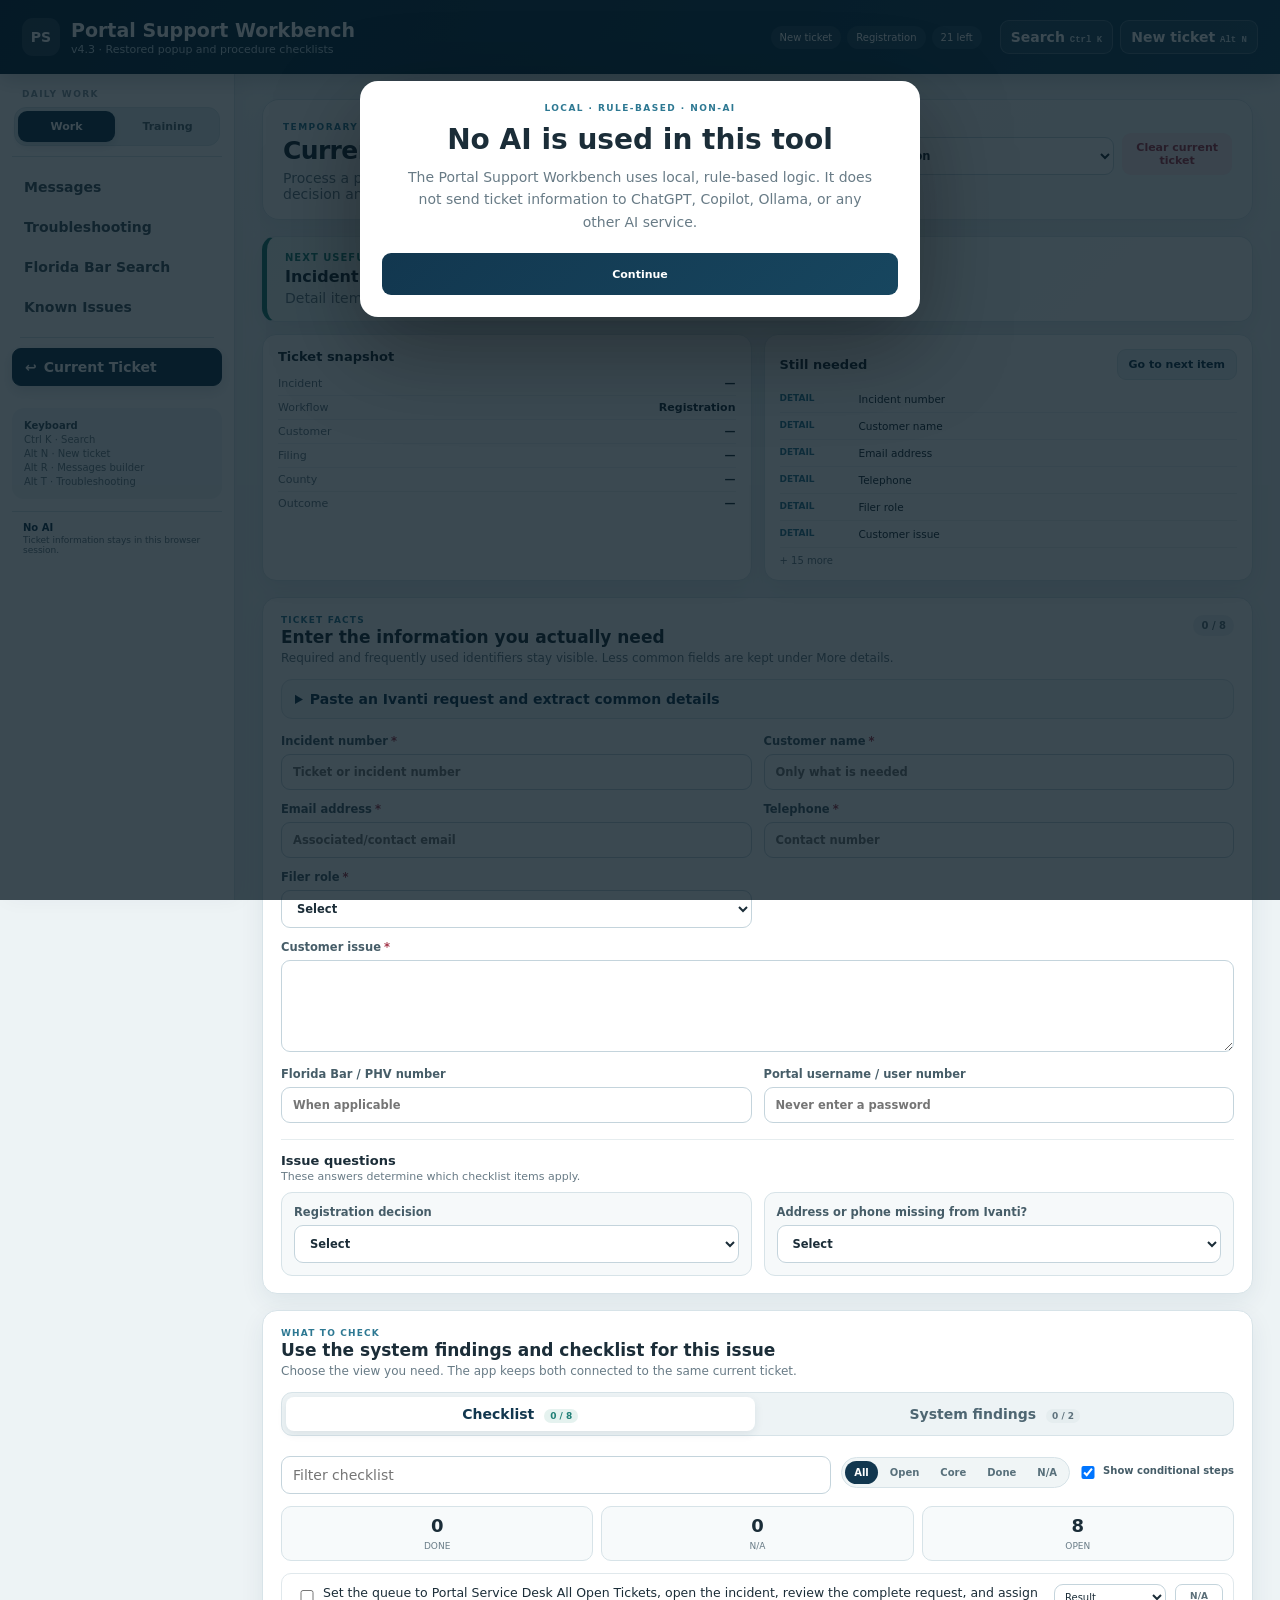
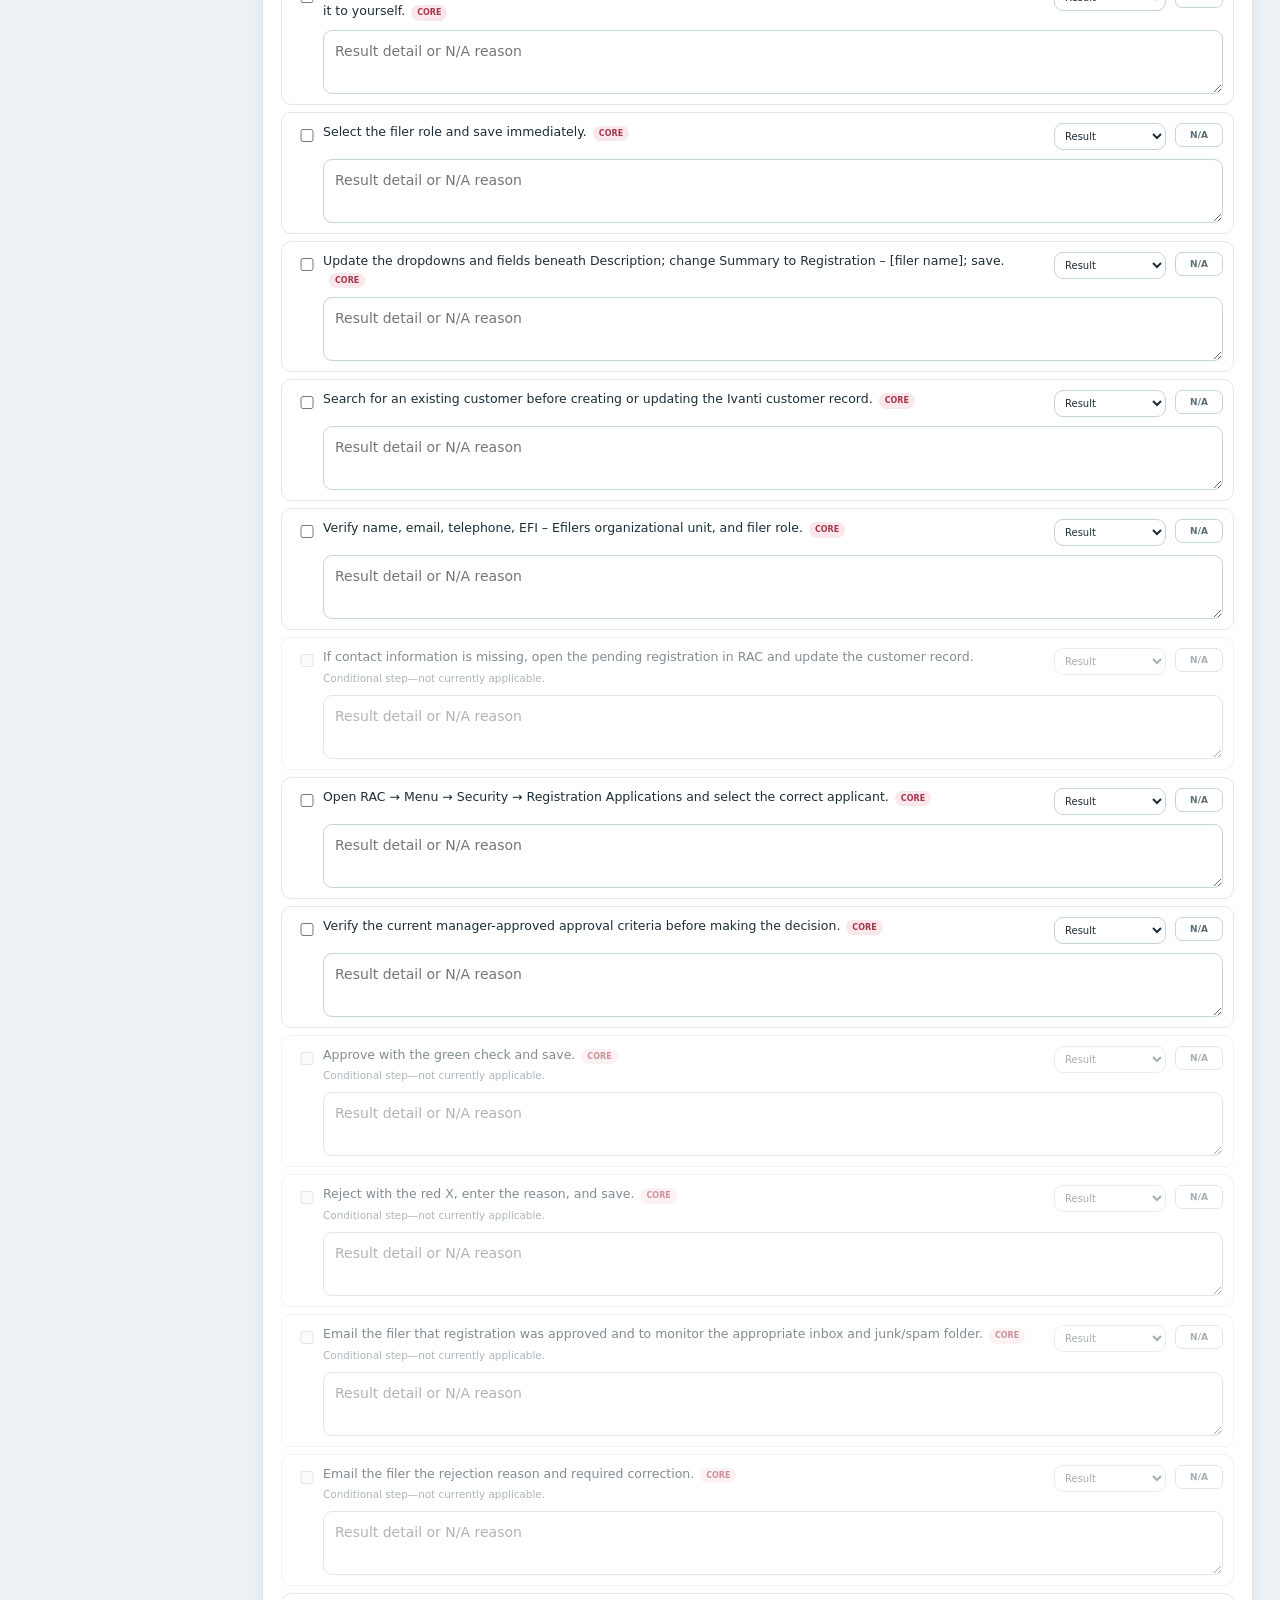
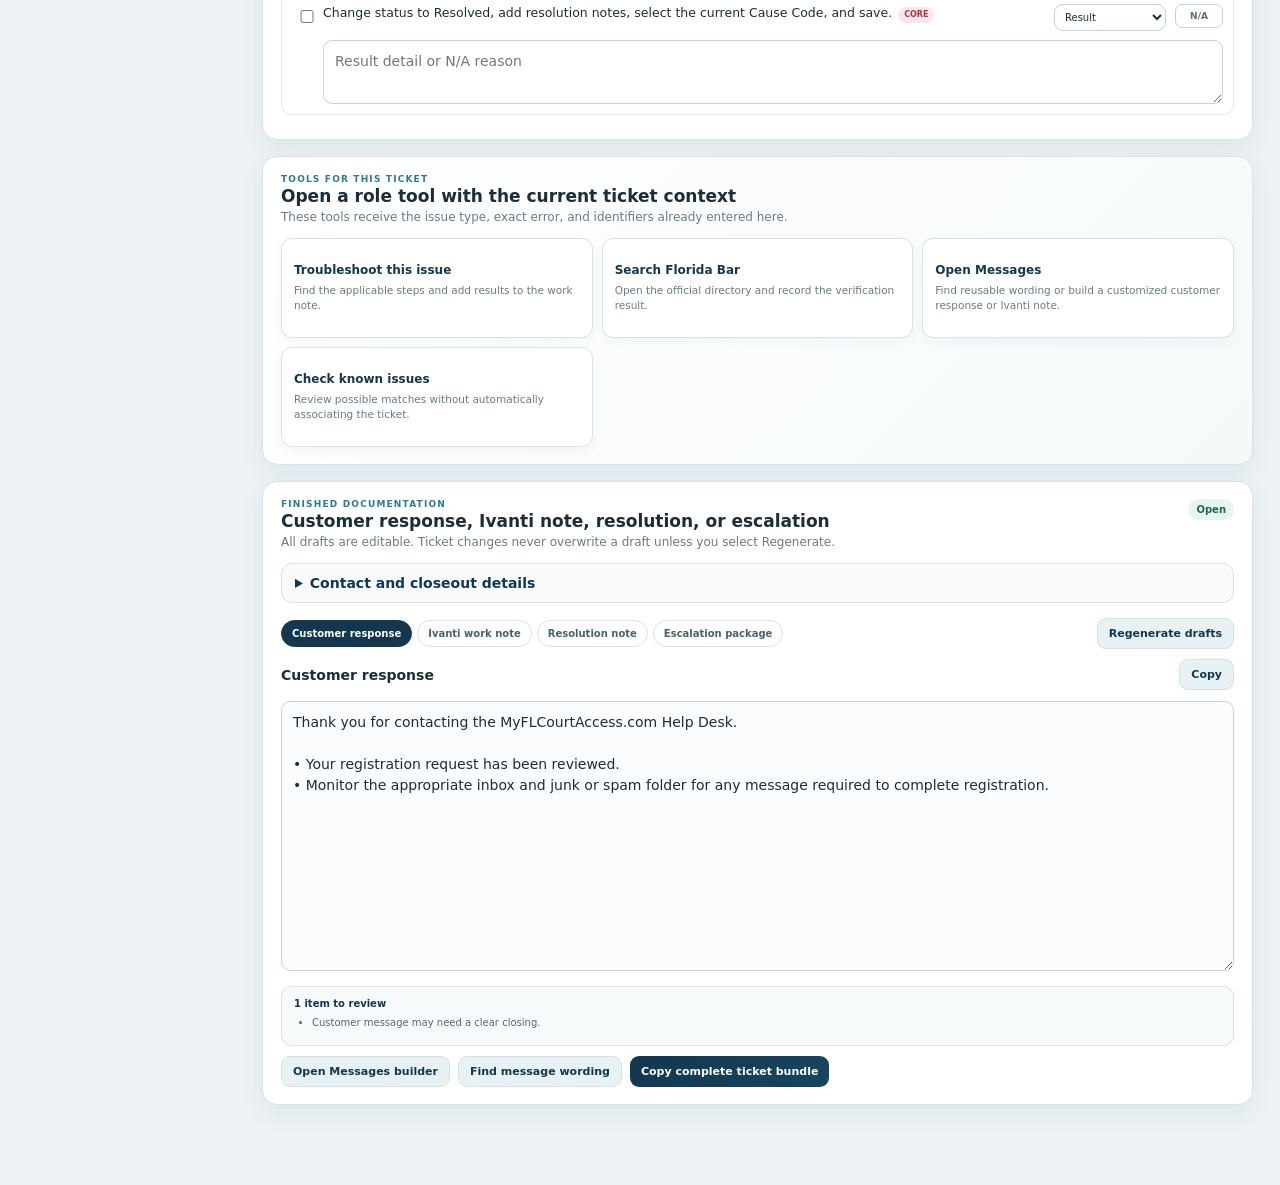
==== commit 299e0e60: "1" ====
--- a/index.html
+++ b/index.html
@@ -5,8 +5,8 @@
 <meta name="viewport" content="width=device-width,initial-scale=1">
 <meta name="robots" content="noindex,nofollow,noarchive">
 <meta name="referrer" content="no-referrer">
-<title>Portal Support Workbench v4.2</title>
-<link rel="stylesheet" href="styles-v4.2.css">
+<title>Portal Support Workbench v4.3</title>
+<link rel="stylesheet" href="styles-v4.3.css">
 </head>
 <body>
 <div id="securityGate" class="overlay" role="dialog" aria-modal="true" aria-labelledby="noAiTitle">
@@ -18,7 +18,7 @@
   </div>
 </div>
 <header class="topbar">
-  <div class="brand"><div class="brandmark">PS</div><div><h1>Portal Support Workbench</h1><p>v4.2 · Split workspace layout</p></div></div>
+  <div class="brand"><div class="brandmark">PS</div><div><h1>Portal Support Workbench</h1><p>v4.3 · Restored popup and procedure checklists</p></div></div>
   <div class="ticket-strip"><span id="topIncident">New ticket</span><span id="topWorkflow">Registration</span><span id="topProgress">0% ready</span></div>
   <div class="top-actions"><button id="globalSearch">Search <kbd>Ctrl K</kbd></button><button id="newTicket">New ticket <kbd>Alt N</kbd></button></div>
 </header>
@@ -239,5 +239,5 @@
 <aside id="currentTicketDrawer" class="ticket-drawer" hidden aria-label="Current ticket summary"><button id="drawerToggle" class="ticket-drawer-toggle" aria-expanded="true" aria-label="Minimize current ticket summary"><span class="drawer-label">Current Ticket</span><strong id="drawerIncident">New ticket</strong></button><div id="drawerBody" class="ticket-drawer-body"><div id="drawerSnapshot" class="drawer-snapshot"></div><div class="drawer-actions"><button id="drawerOpenTicket" class="secondary">Open ticket</button><button id="drawerAddNote" class="secondary">Add note</button><button id="drawerCopySummary" class="primary">Copy summary</button></div><div id="drawerNoteForm" class="drawer-note-form" hidden><textarea id="drawerNoteText" placeholder="Add a short internal note to the current ticket."></textarea><div class="drawer-actions"><button id="drawerSaveNote" class="primary">Add to work note</button><button id="drawerCancelNote" class="secondary">Cancel</button></div></div></div></aside>
 <div id="searchOverlay" class="search-overlay hidden"><div class="search-dialog"><div class="panelhead"><h3>Search the Workbench</h3><button id="closeSearch" class="secondary">Close</button></div><input id="globalQuery" placeholder="Search workflows, troubleshooting, quick messages, job procedures, references, county notes, known issues, and terms"><div id="globalResults"></div></div></div>
 <div id="toast" class="toast" role="status" aria-live="polite"></div>
-<script src="data-v4.2.js"></script><script src="app-v4.2.js"></script>
+<script src="data-v4.3.js"></script><script src="app-v4.3.js"></script>
 </body></html>
--- a/styles-v4.3.css
+++ b/styles-v4.3.css
@@ -0,0 +1,249 @@
+*{box-sizing:border-box}:root{--navy:#12374f;--navy2:#0a283b;--teal:#207f76;--blue:#2d7892;--bg:#edf3f5;--card:#fff;--line:#d7e3e8;--line2:#c4d4dc;--text:#1b2d38;--muted:#687b86;--danger:#a4374b;--warn:#526772;--ok:#176b4b;--soft:#f6f9fa;--shadow:0 8px 24px rgba(18,55,79,.07)}html{background:var(--bg);scroll-behavior:smooth}body{margin:0;background:linear-gradient(180deg,#f4f8f9 0,#edf3f5 240px);color:var(--text);font-family:"Segoe UI Variable","Aptos","Segoe UI",system-ui,sans-serif;font-size:14px}button,input,select,textarea{font:inherit}button{cursor:pointer}button:focus-visible,input:focus-visible,select:focus-visible,textarea:focus-visible{outline:3px solid rgba(32,127,118,.22);outline-offset:2px}.hidden,[hidden]{display:none!important}.topbar{position:sticky;top:0;z-index:80;height:74px;padding:0 22px;display:grid;grid-template-columns:minmax(300px,1fr) auto minmax(330px,1fr);align-items:center;gap:18px;background:linear-gradient(118deg,var(--navy2),#15445d);color:#fff;box-shadow:0 5px 20px rgba(8,30,45,.2)}.brand{display:flex;align-items:center;gap:11px}.brandmark{width:38px;height:38px;border-radius:11px;display:grid;place-items:center;background:rgba(255,255,255,.13);font-weight:900}.brand h1{margin:0;font-size:19px}.brand p{margin:2px 0 0;color:#bcd0da;font-size:11px}.ticket-strip{display:flex;gap:6px}.ticket-strip span{padding:6px 9px;border-radius:999px;background:rgba(255,255,255,.09);font-size:10px}.top-actions{display:flex;justify-content:flex-end;align-items:center;gap:7px}.top-actions>button,.mode button{border:1px solid rgba(255,255,255,.2);background:rgba(255,255,255,.08);color:#fff;padding:8px 10px;border-radius:9px;font-weight:700}.mode{display:flex;gap:3px;padding:3px;border-radius:10px;background:rgba(0,0,0,.12)}.mode button{border:0;padding:6px 9px}.mode button.active{background:#fff;color:var(--navy)}kbd{font-size:9px;color:#d4e3e9}.shell{display:grid;grid-template-columns:235px minmax(0,1fr);min-height:calc(100vh - 74px)}.sidebar{position:sticky;top:74px;height:calc(100vh - 74px);overflow:auto;padding:15px 12px 24px;background:rgba(255,255,255,.96);border-right:1px solid var(--line);box-shadow:5px 0 20px rgba(18,55,79,.04)}.navlabel{display:block;margin:8px 11px 6px;color:#8798a1;font-size:9px;font-weight:900;text-transform:uppercase;letter-spacing:.15em}.sidebar nav button{width:100%;border:0;text-align:left;margin:2px 0;padding:10px 12px;border-radius:9px;background:transparent;color:#425660;font-weight:700}.sidebar nav button:hover{background:#edf4f6;color:var(--navy)}.sidebar nav button.active{background:linear-gradient(135deg,var(--navy),#17465f);color:#fff;box-shadow:0 5px 14px rgba(18,55,79,.15)}.shortcut{display:grid;gap:3px;margin-top:20px;padding:12px;border-radius:12px;background:#f1f6f8;color:#6b7e88;font-size:10px}.shortcut strong{color:#3d5663}.page{display:none}.page.active{display:block}main{padding:25px 27px 64px;max-width:1720px}.pagehead,.work-head{display:flex;justify-content:space-between;align-items:flex-start;gap:20px;margin-bottom:16px;padding:20px 22px;border:1px solid var(--line);border-radius:17px;background:linear-gradient(135deg,#fff,#f4f8f9);box-shadow:var(--shadow)}h1,h2,h3,h4,p{margin-top:0}.pagehead h2,.work-head h2{margin:3px 0 5px;font-size:25px;letter-spacing:-.025em}.pagehead p,.work-head p{margin:0;color:var(--muted)}.eyebrow{font-size:9px;font-weight:900;text-transform:uppercase;letter-spacing:.16em;color:var(--blue)}.head-actions{display:flex;gap:8px;align-items:flex-end}.workflow-selector{min-width:280px}.work-layout{display:grid;grid-template-columns:minmax(0,1fr) 310px;gap:18px;align-items:start}.work-section,.panel,.rail-card,.item-card,.system-card,.term-card,.procedure,.scenario-card{border:1px solid var(--line);border-radius:15px;background:#fff;box-shadow:var(--shadow)}.work-section{padding:18px;margin-bottom:16px}.section-heading{display:grid;grid-template-columns:36px minmax(0,1fr) auto;gap:11px;align-items:start;margin-bottom:15px}.section-number{width:32px;height:32px;display:grid;place-items:center;border-radius:10px;background:var(--navy);color:#fff;font-weight:900}.section-heading h3{margin:1px 0 3px;font-size:17px}.section-heading p{margin:0;color:var(--muted);font-size:12px}.section-status{padding:5px 8px;border-radius:999px;background:#eef3f5;color:#61737d;font-size:10px;font-weight:800}.section-status.complete{background:#e8f5ee;color:var(--ok)}.next-action{margin-bottom:15px;padding:15px 18px;border:1px solid #b7d8d1;border-left:5px solid var(--teal);border-radius:13px;background:linear-gradient(135deg,#eef9f6,#fff);box-shadow:var(--shadow)}.next-action strong{display:block;margin-bottom:4px;color:var(--teal);font-size:10px;text-transform:uppercase;letter-spacing:.1em}.next-action h3{margin:0 0 4px;font-size:16px}.next-action p{margin:0;color:var(--muted)}.field-grid,.question-grid,.closeout-grid{display:grid;grid-template-columns:repeat(2,minmax(0,1fr));gap:12px}.field-grid .full,.closeout-grid .full{grid-column:1/-1}label,.field-label{display:block;color:#465d68;font-size:11.5px;font-weight:700}input,select,textarea{width:100%;margin-top:6px;padding:10px 11px;border:1px solid var(--line2);border-radius:9px;background:#fff;color:var(--text)}textarea{min-height:92px;resize:vertical;line-height:1.5}input:focus,select:focus,textarea:focus{border-color:#5caaa2;box-shadow:0 0 0 3px rgba(32,127,118,.1)}.required{color:var(--danger);margin-left:3px}.question-card{padding:12px;border:1px solid var(--line);border-radius:11px;background:var(--soft)}.system-evidence-grid{display:grid;grid-template-columns:repeat(2,minmax(0,1fr));gap:12px}.evidence-card{padding:14px;border:1px solid var(--line);border-radius:12px;background:#fafcfc}.evidence-card.required-card{border-top:4px solid var(--blue)}.evidence-head{display:flex;justify-content:space-between;gap:10px;align-items:center;margin-bottom:10px}.evidence-head h4{margin:0}.core{display:inline-block;margin-left:6px;padding:2px 6px;border-radius:999px;background:#fae7eb;color:var(--danger);font-size:8px;font-weight:900}.check-toolbar{display:grid;grid-template-columns:minmax(220px,1fr) auto auto;gap:10px;align-items:center;margin-bottom:12px}.segmented{display:flex;gap:3px;padding:3px;border:1px solid var(--line);border-radius:999px;background:#f0f5f6}.segmented button{border:0;border-radius:999px;padding:6px 9px;background:transparent;color:#58707b;font-size:10px;font-weight:800}.segmented button.active{background:var(--navy);color:#fff}.checkline{display:flex;gap:7px;align-items:flex-start}.checkline input{width:16px;margin:1px 0 0}.checkline.compact{white-space:nowrap;font-size:10px}.stats{display:grid;grid-template-columns:repeat(3,1fr);gap:8px;margin-bottom:12px}.stats div{padding:8px;border:1px solid var(--line);border-radius:10px;background:#f7fafb;text-align:center}.stats strong{display:block;font-size:18px}.stats span{font-size:9px;color:var(--muted);text-transform:uppercase}.action-row{display:grid;grid-template-columns:22px minmax(0,1fr) 112px 48px;gap:9px;align-items:start;padding:10px;border:1px solid #e0e8ec;border-radius:10px;background:#fff;margin-bottom:7px}.action-row.done{background:#eef8f3;border-color:#b7d9c8}.action-row.na-row{background:#f2f4f5;opacity:.72}.action-row.hidden-row{display:none}.action-copy{font-size:12.5px;line-height:1.45}.action-copy small{display:block;margin-top:4px;color:var(--muted)}.action-row select{margin:0;padding:6px;font-size:10px}.na-button{border:1px solid var(--line2);border-radius:7px;background:#fff;color:#5b6e78;padding:6px;font-size:9px;font-weight:800}.na-button.active{background:#dfe5e8}.action-note{grid-column:2/5;min-height:58px;margin:0}.output-toolbar{display:flex;justify-content:space-between;gap:10px;align-items:center;margin-top:15px}.output-tabs{display:flex;gap:5px;flex-wrap:wrap}.output-tabs button{border:1px solid var(--line);border-radius:999px;background:#fff;color:#48616d;padding:7px 10px;font-size:10px;font-weight:800}.output-tabs button.active{background:var(--navy);color:#fff;border-color:var(--navy)}.output-panel{display:none;margin-top:10px}.output-panel.active{display:block}.output-panel textarea{min-height:320px;background:#fbfcfd}.output-head{display:flex;justify-content:space-between;align-items:center;margin-bottom:5px}.stale{color:var(--warn);font-size:10px;margin-right:8px}.response-actions,.stack-actions{display:flex;gap:8px;flex-wrap:wrap;margin-top:10px}.review-check{grid-column:1/-1;padding:11px;border:1px solid var(--line);border-radius:10px;background:#f7fafb}.work-rail{position:sticky;top:92px}.rail-card{padding:14px;margin-bottom:12px}.rail-card h3{font-size:14px;margin-bottom:9px}.rail-card p{font-size:11.5px;line-height:1.5;color:var(--muted)}.required-item{padding:7px 0;border-bottom:1px solid #edf1f3;font-size:11px}.snapshot-row{display:flex;justify-content:space-between;gap:10px;padding:5px 0;border-bottom:1px solid #edf1f3;font-size:11px}.snapshot-row span:first-child{color:var(--muted)}.tool-link{width:100%;margin:4px 0;border:1px solid var(--line);border-radius:9px;background:#f7fafb;color:var(--navy);padding:9px;text-align:left;font-weight:750}.toolbar{display:flex;gap:9px;align-items:center;flex-wrap:wrap;margin:14px 0}.toolbar>input{flex:1;min-width:250px}.toolbar select{width:auto;min-width:190px}.toolbar input,.toolbar select{margin:0}.toolbar.simple{align-items:flex-start}.count{margin-left:auto;padding:6px 9px;border-radius:999px;background:var(--navy);color:#fff;font-size:10px}.split{display:grid;grid-template-columns:minmax(0,2fr) minmax(320px,1fr);gap:18px;align-items:start}.cards{display:grid;grid-template-columns:repeat(2,minmax(0,1fr));gap:12px}.item-card{display:flex;flex-direction:column;padding:14px}.item-card h3{font-size:14px;margin:0}.item-meta{margin:5px 0;color:var(--muted);font-size:9.5px}.source-text{white-space:pre-wrap;max-height:250px;overflow:auto;padding:11px;border:1px solid #e0e8eb;border-radius:9px;background:#f8fafb;font-size:12px;line-height:1.5}.item-actions{display:flex;gap:6px;margin-top:auto;padding-top:10px}.sticky{position:sticky;top:92px}.panel{padding:16px}.panelhead{display:flex;justify-content:space-between;gap:10px;align-items:flex-start}.full{width:100%}.large{min-height:280px}.huge{min-height:500px}.suggestion-strip{display:flex;gap:8px;overflow:auto;margin:12px 0;padding-bottom:4px}.suggestion-pill{min-width:220px;padding:10px;border:1px solid #cfe0e5;border-radius:11px;background:#f3f8f9}.suggestion-pill strong{display:block;font-size:11px}.suggestion-pill button{margin-top:7px}.kit-item{padding:9px;border:1px solid var(--line);border-radius:9px;background:#f7fafb;margin-bottom:7px}.kit-head{display:flex;justify-content:space-between;gap:8px}.kit-controls{display:flex;gap:3px}.kit-controls button{width:25px;height:25px;border:0;border-radius:6px;background:#e6eef1}.master-group{margin:12px 0 5px;font-size:10px;font-weight:900;text-transform:uppercase;color:var(--blue)}.master-check{display:flex;gap:7px;padding:7px;border-bottom:1px solid #edf1f3;font-size:11px}.master-check input{width:16px;margin:1px 0 0}.builder-layout{display:grid;grid-template-columns:minmax(0,1.25fr) minmax(360px,.75fr);gap:18px;align-items:start}.builder-add,.insert-tools{display:grid;grid-template-columns:minmax(0,1fr) auto;gap:8px;align-items:end;margin-bottom:12px}.builder-block{padding:12px;border:1px solid var(--line);border-radius:11px;background:#f9fbfb;margin:9px 0}.builder-block-head{display:grid;grid-template-columns:1fr auto;gap:8px;align-items:center}.builder-block-head input{margin:0}.builder-controls{display:flex;gap:3px}.builder-controls button{width:27px;height:27px;border:0;border-radius:6px;background:#e5eef1}.builder-block textarea{min-height:105px}.block-source{font-size:9px;color:var(--muted)}.fact-chips,.intent-chips{display:flex;gap:5px;flex-wrap:wrap;margin:7px 0 12px}.fact-chips button,.intent-chips button{border:1px solid var(--line);border-radius:999px;background:#fff;color:#3e5966;padding:6px 9px;font-size:10px}.intent-chips button.active{background:var(--navy);color:#fff}.source-summary{margin-top:10px;padding:9px;border-radius:9px;background:#f1f6f8;color:var(--muted);font-size:10px}.reply-mode{display:flex;gap:5px;margin:10px 0}.reply-mode button{border:1px solid var(--line);border-radius:10px;background:#fff;padding:9px 14px;font-weight:800}.reply-mode button.active{background:var(--navy);color:#fff}.info{padding:11px 13px;border-radius:10px;line-height:1.5;background:#edf6f7;border:1px solid #d2e5e8;color:#3b5c67}.knowledge-inline-note{margin-top:14px;padding-top:12px;border-top:1px solid var(--line);color:var(--muted);line-height:1.5}.audit-flags{margin:7px 0;color:var(--muted);font-size:10px;line-height:1.4}.source-limit{margin-top:16px;color:var(--muted);line-height:1.55}.reply-split{grid-template-columns:minmax(0,2fr) minmax(340px,1fr)}.reply-card .source-text{min-height:90px}.bar-layout{display:grid;grid-template-columns:minmax(0,.75fr) minmax(0,1.25fr);gap:18px}.button-grid{display:grid;gap:8px;margin:12px 0}.primary,.secondary,.danger{border:0;border-radius:9px;padding:8px 11px;font-size:11px;font-weight:800}.primary{background:linear-gradient(135deg,var(--navy),#17465f);color:#fff}.secondary{background:#e8f1f3;color:var(--navy);border:1px solid #d3e2e7}.danger{background:#f8e7ea;color:var(--danger)}.cardgrid,.system-grid{display:grid;grid-template-columns:repeat(3,minmax(0,1fr));gap:12px}.system-card,.term-card,.scenario-card{padding:15px}.procedure{margin:8px 0;overflow:hidden}.procedure summary{padding:12px;cursor:pointer;font-weight:750}.procedure-body{padding:0 12px 12px}.status{margin-left:6px;padding:2px 6px;border-radius:999px;background:#edf2f4;color:#63747d;font-size:8px}.searchwide{width:100%;margin:0 0 14px}.search-overlay,.overlay{position:fixed;inset:0;z-index:200;display:grid;place-items:start center;padding:9vh 20px;background:rgba(5,22,32,.78)}.dialog,.search-dialog{width:min(760px,100%);padding:22px;border-radius:18px;background:#fff;box-shadow:0 30px 90px rgba(0,0,0,.35)}.dialog{width:min(620px,100%)}.search-result{display:block;width:100%;border:0;border-radius:9px;background:#fff;padding:10px;text-align:left}.search-result:hover{background:#eef5f6}.search-result strong{display:block}.search-result small{display:block;color:var(--muted)}.toast{position:fixed;right:20px;bottom:20px;z-index:300;padding:10px 14px;border-radius:10px;background:#0e3044;color:#fff;opacity:0;transform:translateY(12px);transition:.18s}.toast.show{opacity:1;transform:none}.prose{line-height:1.65}
+@media(max-width:1200px){.work-layout,.builder-layout,.bar-layout{grid-template-columns:1fr}.work-rail,.sticky{position:static}.cards{grid-template-columns:1fr}.cardgrid,.system-grid{grid-template-columns:repeat(2,minmax(0,1fr))}}
+@media(max-width:850px){.topbar{height:auto;min-height:70px;padding:11px 14px;grid-template-columns:1fr auto}.ticket-strip{display:none}.top-actions>button{display:none}.shell{grid-template-columns:1fr}.sidebar{position:static;height:auto;padding:8px;overflow:auto}.sidebar nav{display:flex;gap:4px;overflow:auto}.navlabel,.shortcut{display:none}.sidebar nav button{min-width:max-content}.sidebar nav button.active{box-shadow:none}main{padding:14px 12px 50px}.work-head,.pagehead{padding:16px;flex-direction:column}.head-actions{width:100%}.workflow-selector{min-width:0;flex:1}.field-grid,.question-grid,.closeout-grid,.system-evidence-grid,.cardgrid,.system-grid{grid-template-columns:1fr}.check-toolbar{grid-template-columns:1fr}.split,.reply-split{grid-template-columns:1fr}.action-row{grid-template-columns:22px minmax(0,1fr) 90px}.action-row .na-button{grid-column:2}.action-note{grid-column:2/4}.section-heading{grid-template-columns:34px minmax(0,1fr)}.section-status{grid-column:2}.output-toolbar{align-items:flex-start;flex-direction:column}.builder-add,.insert-tools{grid-template-columns:1fr}.huge{min-height:340px}}
+@media(prefers-reduced-motion:reduce){*{scroll-behavior:auto!important;transition:none!important}}
+
+
+/* v2.7 Current Ticket redesign */
+.topbar{grid-template-columns:minmax(300px,1fr) auto auto}
+.sidebar-mode{margin:0 0 14px;padding:10px;border:1px solid var(--line);border-radius:12px;background:#f4f8f9}
+.sidebar-mode>span{display:block;margin:0 0 7px 3px;color:#72858f;font-size:9px;font-weight:900;text-transform:uppercase;letter-spacing:.13em}
+.sidebar .mode{display:grid;grid-template-columns:1fr 1fr;gap:4px;padding:3px;background:#e5eef1;border:1px solid #d4e1e6}
+.sidebar .mode button{border:0;background:transparent;color:#526873;padding:8px;border-radius:8px;font-size:11px;font-weight:800}
+.sidebar .mode button.active{background:var(--navy);color:#fff;box-shadow:0 4px 10px rgba(18,55,79,.14)}
+.compact-head{padding:17px 20px}
+.current-ticket-layout{max-width:1280px;margin:0 auto}
+.ticket-overview{display:grid;grid-template-columns:minmax(0,1.25fr) minmax(240px,.65fr) minmax(280px,.8fr);gap:12px;margin-bottom:16px}
+.ticket-overview>.next-action,.overview-card{margin:0;min-height:100%;border:1px solid var(--line);border-radius:14px;background:#fff;box-shadow:var(--shadow)}
+.ticket-overview>.next-action{border-left:5px solid var(--teal);background:linear-gradient(135deg,#eef9f6,#fff)}
+.overview-card{padding:14px 15px}
+.overview-card h3{margin:0 0 8px;font-size:13px}
+.overview-card-head{display:flex;justify-content:space-between;gap:10px;align-items:center;margin-bottom:6px}
+.overview-card-head h3{margin:0}
+.work-section{padding:17px 18px}
+.simple-heading{display:flex;justify-content:space-between;gap:14px;align-items:flex-start;margin-bottom:14px}
+.simple-heading h3{margin:2px 0 4px;font-size:17px}
+.simple-heading p{margin:0;color:var(--muted);font-size:12px}
+.section-kicker{display:block;color:var(--blue);font-size:9px;font-weight:900;text-transform:uppercase;letter-spacing:.13em}
+.paste-ticket,.more-details,.closeout-details{margin:0 0 15px;border:1px solid var(--line);border-radius:11px;background:#f8fafb;overflow:hidden}
+.paste-ticket summary,.more-details summary,.closeout-details summary{padding:11px 13px;cursor:pointer;color:var(--navy);font-weight:800}
+.paste-ticket[open] summary,.more-details[open] summary,.closeout-details[open] summary{border-bottom:1px solid var(--line);background:#f2f7f8}
+.paste-ticket>p,.paste-ticket>textarea,.paste-ticket>.paste-actions,.more-details>.field-grid,.closeout-details>.closeout-grid{margin-left:13px;margin-right:13px}
+.paste-ticket>p{margin-top:11px;color:var(--muted);font-size:11px}
+.paste-ticket>textarea{width:calc(100% - 26px);min-height:145px}
+.paste-actions{display:flex;gap:8px;align-items:center;flex-wrap:wrap;margin-top:9px;margin-bottom:13px}
+.extract-result{color:#516a76;font-size:10.5px;line-height:1.4}
+.more-details>.field-grid,.closeout-details>.closeout-grid{padding:13px 0}
+.subsection-label{margin:16px 0 9px;padding-top:13px;border-top:1px solid #e6edef}
+.subsection-label h4{margin:0 0 2px;font-size:13px}
+.subsection-label p{margin:0;color:var(--muted);font-size:11px}
+.work-list-switch{display:flex;gap:6px;margin-bottom:14px;padding:4px;border:1px solid var(--line);border-radius:11px;background:#edf3f5}
+.work-list-switch button{flex:1;border:0;border-radius:8px;background:transparent;color:#4e6672;padding:9px 12px;font-weight:800}
+.work-list-switch button.active{background:#fff;color:var(--navy);box-shadow:0 3px 10px rgba(18,55,79,.09)}
+.mini-status{margin-left:5px;padding:2px 6px;border-radius:999px;background:#e5edef;color:#5e727d;font-size:9px}
+.work-list-switch button.active .mini-status{background:#e5f2ef;color:var(--teal)}
+.work-list-panel[hidden]{display:none!important}
+.compact-info{padding:9px 11px;font-size:11px}
+.ticket-tools{background:linear-gradient(135deg,#fff,#f5f9fa)}
+.ticket-tool-grid{display:grid;grid-template-columns:repeat(5,minmax(0,1fr));gap:9px}
+.ticket-tool{min-height:100px;padding:12px;border:1px solid var(--line);border-radius:11px;background:#fff;color:var(--text);text-align:left;box-shadow:0 4px 12px rgba(18,55,79,.04)}
+.ticket-tool:hover{border-color:#a9c8d2;background:#f7fbfb;transform:translateY(-1px)}
+.ticket-tool strong{display:block;margin-bottom:6px;color:var(--navy);font-size:12px}
+.ticket-tool span{display:block;color:var(--muted);font-size:10.5px;line-height:1.45}
+.required-item.required-jump{display:grid;width:100%;grid-template-columns:72px 1fr;gap:7px;padding:7px 0;border:0;border-bottom:1px solid #edf1f3;background:transparent;text-align:left;color:var(--text);font-size:10.5px}
+.required-item.required-jump:hover{color:var(--navy)}
+.required-item.required-jump strong{color:var(--blue);font-size:9px;text-transform:uppercase}
+.required-more{padding-top:7px;color:var(--muted);font-size:10px}
+.snapshot-row:last-child,.required-item:last-child{border-bottom:0}
+.output-panel textarea{min-height:270px}
+@media(max-width:1350px){.ticket-overview{grid-template-columns:1fr 1fr}.ticket-overview>.next-action{grid-column:1/-1}.ticket-tool-grid{grid-template-columns:repeat(3,minmax(0,1fr))}}
+@media(max-width:900px){.ticket-overview{grid-template-columns:1fr}.ticket-overview>.next-action{grid-column:auto}.ticket-tool-grid{grid-template-columns:1fr 1fr}.topbar{grid-template-columns:1fr auto}.ticket-strip{display:none}}
+@media(max-width:850px){.sidebar-mode{min-width:220px;margin:0 8px 0 0}.sidebar{display:flex;align-items:center;gap:4px}.sidebar nav{flex:1}.ticket-tool-grid{grid-template-columns:1fr}.simple-heading{flex-direction:column}.current-ticket-layout{max-width:none}}
+
+
+/* v2.8 reliable Florida Bar links */
+.panel-help{margin:-2px 0 12px;color:var(--muted);font-size:11.5px;line-height:1.5}
+.button-link{display:block;text-align:center;text-decoration:none}
+.button-grid .button-link{width:100%}
+.bar-fallback{display:grid;grid-template-columns:1fr auto;gap:8px;align-items:center;margin:12px 0;padding:11px;border:1px solid var(--line);border-radius:10px;background:#f8fafb}
+.bar-fallback strong{grid-column:1/-1;color:var(--navy);font-size:11px}
+.bar-fallback a{min-width:0;overflow-wrap:anywhere;color:var(--blue);font-size:11px;font-weight:700}
+.bar-fallback button{margin:0}
+@media(max-width:700px){.bar-fallback{grid-template-columns:1fr}.bar-fallback strong{grid-column:auto}}
+/* v2.9 exact Florida Bar profile URL */
+.bar-url-preview{display:grid;gap:6px;margin:14px 0}.bar-url-preview span{font-size:12px;font-weight:700;color:var(--muted)}.bar-url-preview input{font-family:ui-monospace,SFMono-Regular,Consolas,monospace}.disabled-link{pointer-events:none;opacity:.55;cursor:not-allowed}
+
+/* v3.1 unified quick messages, navigation, and Florida Bar profile preview */
+.sidebar-workspace{margin:0 0 10px;padding:0 2px 10px;border-bottom:1px solid var(--line)}
+.sidebar-workspace .navlabel{display:block;margin:0 0 8px 8px}
+.sidebar-workspace .mode{display:grid;grid-template-columns:1fr 1fr;gap:4px;padding:3px;border:1px solid #d4e1e6;border-radius:12px;background:#e5eef1}
+.sidebar-workspace .mode button{border:0;border-radius:9px;background:transparent;color:#526873;padding:9px 8px;font-size:11px;font-weight:850}
+.sidebar-workspace .mode button.active{background:var(--navy);color:#fff;box-shadow:0 4px 10px rgba(18,55,79,.14)}
+.sidebar nav{display:flex;flex-direction:column;min-height:0}
+.sidebar .nav-divider{height:1px;margin:10px 8px;background:var(--line)}
+.sidebar .current-ticket-nav{margin-top:auto;border:1px solid #c8dce3;background:#f3f8f9}
+.sidebar .current-ticket-nav::before{content:'↩';display:inline-block;margin-right:7px;font-weight:900}
+.sidebar .current-ticket-nav.active{border-color:var(--navy);background:var(--navy);color:#fff}
+
+.bar-preview-layout{grid-template-columns:minmax(320px,.72fr) minmax(520px,1.28fr)}
+.bar-search-panel,.bar-preview-panel{min-width:0}
+.compact-button-grid{grid-template-columns:1fr auto;align-items:stretch}
+.compact-button-grid .button-link{display:flex;align-items:center;justify-content:center}
+.bar-other-directories{margin-top:12px;border-top:1px solid var(--line);padding-top:10px}
+.bar-other-directories summary,.bar-edit-details summary,#barPasteFallback summary{cursor:pointer;color:var(--navy);font-size:11px;font-weight:850}
+.bar-import-box{margin-top:18px;padding:14px;border:1px solid #d4e4e8;border-radius:12px;background:#f4f8f9}
+.bar-import-box h3{margin:0 0 6px;font-size:14px}
+.bar-import-box p{margin:0 0 10px;color:var(--muted);font-size:11px;line-height:1.5}
+#barProfilePaste{min-height:180px;margin-top:10px}
+.bar-profile-card{position:relative;overflow:hidden;margin:14px 0;padding:20px;border:1px solid #c9dce2;border-radius:15px;background:linear-gradient(180deg,#fff 0%,#f7fafb 100%);box-shadow:0 12px 28px rgba(23,66,88,.08)}
+.bar-profile-card::before{content:'';position:absolute;inset:0 0 auto;height:6px;background:linear-gradient(90deg,#143e59,#2a7c87)}
+.bar-profile-card.empty-preview{display:grid;min-height:320px;place-items:center;border-style:dashed;background:#f8fafb;box-shadow:none}
+.bar-profile-card.empty-preview::before{display:none}
+.bar-preview-empty{display:grid;gap:8px;max-width:350px;text-align:center;color:var(--muted)}
+.bar-preview-empty strong{color:var(--navy);font-size:15px}
+.bar-profile-brand{margin:2px 0 18px;color:#113d58;font-size:11px;font-weight:950;letter-spacing:.17em}
+.bar-profile-kicker{color:#738690;font-size:10px;font-weight:900;text-transform:uppercase;letter-spacing:.12em}
+.bar-profile-card h3{margin:4px 0 12px;color:#172e3b;font-size:25px;line-height:1.15}
+.bar-profile-badges{display:flex;gap:7px;flex-wrap:wrap;margin-bottom:16px}
+.bar-profile-badges span{padding:6px 9px;border:1px solid #bcd8cf;border-radius:999px;background:#eaf6f0;color:#275e4b;font-size:10px;font-weight:850}
+.bar-profile-badges span.negative{border-color:#e5b9bf;background:#fff0f1;color:#8b2635}
+.bar-profile-details{display:grid;grid-template-columns:1fr 1fr;gap:0 18px;border-top:1px solid #dde7ea}
+.bar-profile-row{display:grid;grid-template-columns:minmax(100px,.55fr) minmax(0,1fr);gap:10px;padding:11px 0;border-bottom:1px solid #e3ebee}
+.bar-profile-row span{color:var(--muted);font-size:10px;font-weight:750}
+.bar-profile-row strong{overflow-wrap:anywhere;color:#253e4b;font-size:11px}
+.bar-profile-source{margin-top:14px;color:#71838c;font-size:9.5px}
+.bar-edit-details{margin:10px 0;padding:11px;border:1px solid var(--line);border-radius:11px;background:#f8fafb}
+.bar-review-confirm{margin:12px 0;padding:12px;border:1px solid #d3e2e7;border-radius:10px;background:#f4f8f9;font-weight:750}
+.bar-note{min-height:150px}
+
+@media(max-width:1200px){
+  .bar-preview-layout{grid-template-columns:1fr}
+  .bar-profile-card.empty-preview{min-height:230px}
+}
+@media(max-width:850px){
+  .sidebar-workspace{min-width:230px;margin:0 8px 0 0;padding:0;border:0}
+  .sidebar-workspace .navlabel{display:none}
+  .sidebar nav{flex-direction:row}
+  .sidebar .nav-divider{width:1px;height:32px;margin:0 5px}
+  .sidebar .current-ticket-nav{margin-top:0}
+  .bar-profile-details{grid-template-columns:1fr}
+}
+@media(max-width:600px){
+  .compact-button-grid{grid-template-columns:1fr}
+  .bar-profile-card h3{font-size:21px}
+}
+
+
+/* Unified quick-message status badges */
+.reply-status{display:inline-flex;align-items:center;margin-left:6px;padding:2px 7px;border-radius:999px;background:#e9f1f3;color:#365663;font-size:8.5px;font-weight:850;letter-spacing:.02em;text-transform:uppercase}
+.reply-status.review-pending,.reply-status.incident-specific,.reply-status.county-specific,.reply-status.fragment{background:#edf2f4;color:#526772}
+.reply-status.evidence-gated{background:#e8f0fb;color:#244f7c}
+.reply-status.internal-note{background:#edeaf7;color:#514276}
+.no-ai-dialog{text-align:center;max-width:560px}.no-ai-dialog .eyebrow{display:block;margin-bottom:10px}.no-ai-dialog h1{margin-bottom:10px}.no-ai-dialog p{max-width:470px;margin:0 auto 20px;color:var(--muted);line-height:1.6}.no-ai-dialog .primary{min-height:42px}
+
+/* v3.5 content audit and classification */
+.audit-stats{grid-template-columns:repeat(4,minmax(130px,1fr));margin:0 0 18px}
+.audit-item.audit-excluded{border-left:4px solid var(--danger,#b42318);opacity:.94}
+.audit-item.audit-active{border-left:4px solid var(--success,#2d7d46)}
+.audit-item .procedure-body>p{margin:12px 0}
+.audit-list details details{margin-top:12px;border:1px solid var(--line);border-radius:10px;padding:10px;background:var(--panel-2,#f7f8fa)}
+.source-known .source-text{max-height:320px;overflow:auto}
+@media(max-width:850px){.audit-stats{grid-template-columns:repeat(2,minmax(120px,1fr))}}
+
+.audit-legend{display:flex;gap:1.25rem;flex-wrap:wrap;align-items:center;margin:.65rem 0 1rem;color:var(--muted);font-size:.9rem}.audit-legend span{display:inline-flex;align-items:center;gap:.45rem}.audit-dot{display:inline-block;width:.75rem;height:.75rem;border-radius:999px}.audit-dot.active{background:#2e9b57}.audit-dot.excluded{background:#bd4250}
+
+
+/* v3.6 comprehensive training */
+.training-downloads{display:flex;gap:8px;flex-wrap:wrap;justify-content:flex-end}.training-downloads .button-link{display:flex;align-items:center;justify-content:center}.training-summary-grid{display:grid;grid-template-columns:repeat(3,minmax(0,1fr));gap:12px;margin:0 0 16px}.training-summary{display:grid;gap:4px;padding:17px 18px;border:1px solid var(--line);border-radius:14px;background:#fff;box-shadow:var(--shadow)}.training-summary strong{font-size:25px;color:var(--navy)}.training-summary span{color:var(--muted);font-size:11px;font-weight:700}.training-roadmap{display:grid;grid-template-columns:repeat(2,minmax(0,1fr));gap:14px;margin:16px 0}.training-phase{padding:17px;border:1px solid var(--line);border-radius:15px;background:#fff;box-shadow:var(--shadow)}.training-phase-head{display:flex;align-items:flex-start;justify-content:space-between;gap:12px}.training-phase-head span{color:var(--blue);font-size:9px;font-weight:900;text-transform:uppercase;letter-spacing:.1em}.training-phase-head h3{margin:4px 0 8px;font-size:17px}.training-phase-head>strong{display:grid;place-items:center;min-width:48px;height:34px;border-radius:999px;background:#eaf3f5;color:var(--navy)}.training-phase>p{color:var(--muted);font-size:11.5px;line-height:1.55}.phase-modules{display:grid;gap:6px}.phase-module{display:flex;align-items:center;gap:8px;width:100%;padding:8px 10px;border:1px solid #e0e8eb;border-radius:9px;background:#f8fafb;color:#3e5662;text-align:left;font-size:11px;font-weight:750}.phase-module:hover{border-color:#aacbd2;background:#f2f8f8}.phase-module span{color:#82949d;font-weight:900}.phase-module.complete{border-color:#b9dbc9;background:#eef8f3;color:var(--ok)}.phase-module.complete span{color:var(--ok)}.training-next{display:flex;align-items:center;justify-content:space-between;gap:20px;padding:18px}.training-next h3{margin:3px 0 4px}.training-next p{margin:0;color:var(--muted)}.training-modules{display:grid;gap:18px}.training-module{scroll-margin-top:92px;padding:22px;border:1px solid var(--line);border-radius:17px;background:#fff;box-shadow:var(--shadow)}.training-module.module-complete{border-color:#abd5bf;box-shadow:0 8px 24px rgba(23,107,75,.08)}.module-header{display:flex;align-items:flex-start;justify-content:space-between;gap:18px;padding-bottom:16px;border-bottom:1px solid #e4ecef}.module-header>div{min-width:0}.module-number{display:inline-grid;place-items:center;width:30px;height:30px;margin-right:8px;border-radius:9px;background:var(--navy);color:#fff;font-weight:900}.module-level{color:var(--blue);font-size:9px;font-weight:900;text-transform:uppercase;letter-spacing:.09em}.module-header h3{margin:8px 0 5px;font-size:22px}.module-header p{max-width:900px;margin:0;color:var(--muted);line-height:1.55}.module-objectives{margin:16px 0;padding:14px 16px;border-left:4px solid var(--teal);border-radius:10px;background:#f0f8f6}.module-objectives h4{margin-bottom:8px}.module-objectives ul,.module-columns ul,.module-lessons ul{margin:0;padding-left:20px}.module-objectives li,.module-columns li,.module-lessons li{margin:4px 0;line-height:1.45}.module-lessons{display:grid;grid-template-columns:repeat(3,minmax(0,1fr));gap:12px;margin:16px 0}.module-lessons section{padding:15px;border:1px solid var(--line);border-radius:12px;background:#fafcfc}.module-lessons h4{color:var(--navy);font-size:14px}.module-lessons p{color:var(--muted);font-size:11.5px;line-height:1.55}.module-lessons li{font-size:11px}.module-columns{display:grid;grid-template-columns:repeat(3,minmax(0,1fr));gap:12px;margin:16px 0}.module-columns section{padding:14px;border:1px solid var(--line);border-radius:12px;background:#f7fafb}.module-columns h4{font-size:13px}.module-columns li{font-size:10.5px}.module-workflow,.module-systems,.module-check{margin:10px 0;border:1px solid var(--line);border-radius:11px;background:#fbfcfd}.module-workflow summary,.module-systems summary,.module-check summary{display:flex;justify-content:space-between;gap:10px;padding:12px 14px;cursor:pointer;color:var(--navy);font-weight:850}.module-workflow summary span,.module-check summary span{color:var(--muted);font-size:10px}.module-actions{margin:0;padding:0 22px 16px 42px}.module-actions li{padding:7px 0;border-bottom:1px solid #edf1f3;line-height:1.45}.module-actions small{display:block;margin-top:3px;color:var(--muted)}.module-system-grid{display:grid;grid-template-columns:repeat(3,minmax(0,1fr));gap:10px;padding:0 12px 14px}.module-system{display:grid;gap:5px;padding:12px;border:1px solid #e2eaed;border-radius:10px;background:#fff}.module-system strong{color:var(--navy)}.module-system span{font-size:10.5px;line-height:1.45}.module-system small{color:var(--muted);line-height:1.4}.module-check-list{display:grid;gap:8px;padding:0 14px 12px}.module-check-list>div{padding:10px;border:1px solid #e3eaed;border-radius:9px;background:#fff}.module-check-list p{margin:5px 0 0;color:var(--muted);font-size:10.5px}.module-check .secondary{margin:0 14px 14px}.module-source{margin-top:14px;padding-top:12px;border-top:1px solid #e6edef;color:var(--muted);font-size:9.5px}.scenario-lab{display:grid;gap:16px}.training-scenario{padding:20px;border:1px solid var(--line);border-radius:16px;background:#fff;box-shadow:var(--shadow)}.training-scenario.attempted{border-left:5px solid var(--blue)}.scenario-heading{display:flex;justify-content:space-between;gap:15px;align-items:start}.scenario-heading h3{margin:4px 0 10px;font-size:19px}.scenario-heading>strong{display:grid;place-items:center;min-width:52px;height:34px;border-radius:999px;background:#eaf3f5;color:var(--navy)}.scenario-meta{color:var(--blue);font-size:9px;font-weight:900;text-transform:uppercase;letter-spacing:.1em}.scenario-prompt{padding:14px;border:1px solid #d7e5e8;border-radius:11px;background:#f4f8f9}.scenario-prompt p{margin:0 0 10px;line-height:1.55}.scenario-prompt div{display:flex;gap:6px;flex-wrap:wrap}.scenario-prompt span{padding:4px 7px;border-radius:999px;background:#e7eff2;color:#4a626e;font-size:9px;font-weight:800}.scenario-questions{display:grid;gap:11px;margin:14px 0}.scenario-questions fieldset{padding:13px;border:1px solid var(--line);border-radius:11px}.scenario-questions legend{padding:0 6px;color:var(--navy);font-weight:850}.scenario-questions label,.quiz-options label{display:flex;align-items:flex-start;gap:8px;margin:7px 0;padding:8px 10px;border:1px solid #e2e9ec;border-radius:9px;background:#fafcfc;font-weight:600}.scenario-questions label:hover,.quiz-options label:hover{border-color:#b3ced7;background:#f5f9fa}.scenario-questions input,.quiz-options input{width:16px;margin:1px 0 0}.scenario-feedback,.quiz-feedback{margin-top:8px;padding:8px 10px;border-radius:8px;font-size:10.5px;line-height:1.45}.scenario-feedback.correct,.quiz-feedback.correct{background:#eaf6ef;color:#165d41}.scenario-feedback.incorrect,.quiz-feedback.incorrect{background:#fff0f1;color:#842e3c}.scenario-feedback.unanswered,.quiz-feedback.unanswered{background:#edf2f4;color:#526772}.scenario-actions{display:flex;gap:8px}.scenario-result{display:flex;gap:9px;align-items:center;margin-top:10px;padding:10px 12px;border-radius:9px;background:#eef3f5}.scenario-result.pass{background:#eaf6ef;color:#165d41}.scenario-result.review{background:#edf2f4;color:#526772}.coaching-record{margin-top:12px;padding:12px;border:1px solid var(--line);border-radius:10px;background:#f8fafb}.coaching-record summary{cursor:pointer;color:var(--navy);font-weight:850}.coaching-record h4{margin:14px 0 6px}.coaching-record pre{white-space:pre-wrap;margin:0;padding:12px;border-radius:9px;background:#fff;border:1px solid #e1e9ec;font-family:inherit;font-size:10.5px;line-height:1.5}.quiz-score{display:flex;align-items:center;gap:12px;margin-bottom:14px;padding:15px 17px;border:1px solid var(--line);border-radius:13px;background:#fff}.quiz-score strong{font-size:18px;color:var(--navy)}.quiz-score span{color:var(--muted)}.quiz-score.pass{border-color:#abd5bf;background:#eef8f3}.quiz-score.review{border-color:#cbd8dd;background:#f3f7f8}.training-quiz{display:grid;gap:12px}.quiz-question{padding:17px;border:1px solid var(--line);border-radius:14px;background:#fff;box-shadow:var(--shadow)}.quiz-question.correct{border-left:5px solid var(--ok)}.quiz-question.incorrect{border-left:5px solid var(--danger)}.quiz-question-head{display:flex;justify-content:space-between;color:var(--blue);font-size:9px;font-weight:900;text-transform:uppercase;letter-spacing:.08em}.quiz-question h3{margin:8px 0 12px;font-size:15px}.quiz-options{display:grid;grid-template-columns:repeat(2,minmax(0,1fr));gap:7px}.quiz-options label{margin:0}.training-hero{align-items:center}@media(max-width:1200px){.module-lessons,.module-columns{grid-template-columns:1fr}.module-system-grid{grid-template-columns:repeat(2,minmax(0,1fr))}}@media(max-width:900px){.training-summary-grid,.training-roadmap{grid-template-columns:1fr}.training-downloads{justify-content:flex-start}.training-hero{flex-direction:column}.quiz-options{grid-template-columns:1fr}}@media(max-width:650px){.module-header,.training-next{flex-direction:column}.module-system-grid{grid-template-columns:1fr}}
+
+/* v3.7 message and troubleshooting copy-edit pass */
+
+
+/* v3.8 knowledge hub redesign */
+.knowledge-toolbar{margin:16px 0}.knowledge-toolbar input{min-width:320px}.knowledge-stats{display:grid;grid-template-columns:repeat(4,minmax(0,1fr));gap:12px;margin:0 0 14px}.knowledge-stats article{display:grid;gap:4px;padding:16px;border:1px solid var(--line);border-radius:14px;background:#fff;box-shadow:var(--shadow)}.knowledge-stats strong{font-size:24px;color:var(--navy)}.knowledge-stats span{font-size:10px;font-weight:800;color:var(--muted)}
+.knowledge-list{display:grid;gap:14px}.knowledge-card{border:1px solid var(--line);border-radius:16px;background:#fff;box-shadow:var(--shadow);overflow:hidden}.knowledge-card>summary{display:flex;justify-content:space-between;gap:18px;align-items:center;padding:18px 20px;cursor:pointer;list-style:none}.knowledge-card>summary::-webkit-details-marker{display:none}.knowledge-card>summary h3{margin:6px 0 5px;font-size:18px}.knowledge-card>summary p{margin:0;max-width:900px;color:var(--muted);line-height:1.5;font-size:11.5px}.knowledge-card[open]>summary{background:#f7fafb;border-bottom:1px solid var(--line)}.knowledge-card-meta,.system-pills{display:flex;gap:6px;flex-wrap:wrap;align-items:center}.knowledge-pill{display:inline-flex;align-items:center;padding:4px 8px;border-radius:999px;background:#eaf1f3;color:#39515d;font-size:8.5px;font-weight:900;text-transform:uppercase;letter-spacing:.055em}.knowledge-pill.core{background:#e4f4ec;color:#176343}.knowledge-pill.optional{background:#f1f1f1;color:#66727a}.knowledge-pill.warn{background:#edf2f4;color:#526772}.expand-label{white-space:nowrap;color:var(--blue);font-size:10px;font-weight:850}.knowledge-card-body{padding:20px}.knowledge-columns{display:grid;grid-template-columns:repeat(3,minmax(0,1fr));gap:12px}.knowledge-columns section{padding:14px;border:1px solid #e0e8eb;border-radius:11px;background:#fafcfc}.knowledge-columns .span-two{grid-column:span 2}.knowledge-columns h4,.procedure-steps h4,.county-sections h4,.system-guide-sections h4{margin:0 0 8px;color:var(--navy);font-size:12px}.knowledge-columns ul,.county-sections ul,.system-guide-sections ul{margin:0;padding-left:19px}.knowledge-columns li,.county-sections li,.system-guide-sections li{margin:5px 0;font-size:10.5px;line-height:1.5}.procedure-steps{margin:14px 0;padding:16px;border:1px solid #d7e5e8;border-radius:12px;background:#f5f9fa}.procedure-steps ol{margin:0;padding-left:26px}.procedure-steps li{padding:9px 0;border-bottom:1px solid #e1eaed}.procedure-steps li:last-child{border-bottom:0}.procedure-steps li>div{display:flex;gap:8px;align-items:flex-start;flex-wrap:wrap}.procedure-steps li span:first-child{flex:1;min-width:300px;line-height:1.48}.procedure-steps small{display:block;width:100%;margin-top:2px;color:var(--muted)}.knowledge-source{margin-top:12px;color:var(--muted);font-size:9px}.knowledge-footer{display:flex;justify-content:space-between;gap:12px;align-items:center;margin-top:14px;padding-top:12px;border-top:1px solid #e4ecef;color:var(--muted);font-size:9px}.boundary-box{display:grid;grid-template-columns:1fr 1fr;gap:12px;margin-top:14px}.boundary-box>div{padding:14px;border-radius:11px;background:#f3f7f8;border-left:4px solid var(--teal)}.boundary-box>div:last-child{border-left-color:#207f76;background:#f3f7f8}.boundary-box strong{color:var(--navy)}.boundary-box p{margin:5px 0 0;font-size:10.5px;line-height:1.5}
+.system-matrix-panel{margin-bottom:16px}.system-question-matrix{display:grid;grid-template-columns:repeat(2,minmax(0,1fr));gap:10px}.system-question-matrix article{padding:14px;border:1px solid #dde7ea;border-radius:11px;background:#fafcfc}.system-question-matrix h4{margin:0 0 9px;font-size:12px}.system-question-matrix div{display:grid;grid-template-columns:80px 1fr;gap:8px;margin:4px 0;font-size:10px}.system-question-matrix div span{color:var(--muted);font-weight:800}.system-question-matrix p{margin:9px 0 0;color:#687b86;font-size:9.5px;line-height:1.45}.system-guide-grid{display:grid;grid-template-columns:repeat(2,minmax(0,1fr));gap:14px}.system-guide-card{padding:18px;border:1px solid var(--line);border-radius:15px;background:#fff;box-shadow:var(--shadow)}.system-guide-head{display:flex;justify-content:space-between;gap:12px;align-items:start}.system-guide-head span{color:var(--blue);font-size:9px;font-weight:900;text-transform:uppercase}.system-guide-head h3{margin:4px 0 0}.system-summary{color:var(--muted);line-height:1.55}.system-guide-sections{display:grid;grid-template-columns:repeat(3,minmax(0,1fr));gap:9px}.system-guide-sections section{padding:12px;border:1px solid #e2e9ec;border-radius:10px;background:#fafcfc}.system-guide-sections section:nth-child(3){background:#f3f7f8}.system-workflows{margin-top:12px}.system-workflows>strong{display:block;margin-bottom:7px;font-size:10px;color:var(--navy)}
+.term-guide-grid{display:grid;grid-template-columns:repeat(3,minmax(0,1fr));gap:12px}.term-guide-card{padding:16px;border:1px solid var(--line);border-radius:14px;background:#fff;box-shadow:var(--shadow)}.term-guide-head span{color:var(--blue);font-size:8px;font-weight:900;text-transform:uppercase;letter-spacing:.08em}.term-guide-head h3{margin:5px 0 2px;font-size:17px}.term-guide-head small{color:var(--muted)}.term-guide-card>p{min-height:55px;color:#40555f;font-size:10.5px;line-height:1.5}.term-note{display:grid;gap:4px;margin-top:9px;padding:9px 10px;border-radius:9px;background:#f2f7f8}.term-note.caution{background:#f3f7f8}.term-note strong{font-size:9px;color:var(--navy)}.term-note span{font-size:9.5px;line-height:1.45}.term-guide-card .system-pills{margin-top:10px}
+.county-guide-grid{display:grid;gap:15px}.county-guide{padding:20px;border:1px solid var(--line);border-radius:16px;background:#fff;box-shadow:var(--shadow)}.county-guide-head{display:flex;justify-content:space-between;gap:20px;align-items:start}.county-name{color:var(--blue);font-size:9px;font-weight:900;text-transform:uppercase;letter-spacing:.1em}.county-guide h3{margin:4px 0 5px;font-size:19px}.county-guide-head p{margin:0;color:var(--muted);line-height:1.5}.county-guide>.system-pills{margin:12px 0}.county-sections{display:grid;grid-template-columns:repeat(2,minmax(0,1fr));gap:11px}.county-sections section{padding:14px;border:1px solid #e0e8eb;border-radius:11px;background:#fafcfc}.county-sections .county-stop{background:#fff1f2;border-color:#f0c8ce}.county-sections .county-verify{background:#f3f7f8;border-color:#d7e3e8}
+@media(max-width:1100px){.knowledge-stats,.term-guide-grid{grid-template-columns:repeat(2,minmax(0,1fr))}.system-guide-grid{grid-template-columns:1fr}.system-guide-sections{grid-template-columns:1fr}.knowledge-columns{grid-template-columns:1fr}.knowledge-columns .span-two{grid-column:auto}}
+@media(max-width:750px){.knowledge-stats,.term-guide-grid,.system-question-matrix,.boundary-box,.county-sections{grid-template-columns:1fr}.knowledge-toolbar input{min-width:0}.knowledge-card>summary,.county-guide-head,.knowledge-footer{align-items:flex-start;flex-direction:column}.procedure-steps li span:first-child{min-width:0}}
+
+
+/* v4.0 — no yellow/amber callout boxes anywhere in the application. */
+.knowledge-pill.warn,
+.reply-status.review-pending,
+.reply-status.incident-specific,
+.reply-status.county-specific,
+.reply-status.fragment,
+.scenario-feedback.unanswered,
+.quiz-feedback.unanswered,
+.scenario-result.review,
+.quiz-score.review {
+  background:#edf2f4 !important;
+  border-color:#cbd8dd !important;
+  color:#526772 !important;
+}
+.boundary-box>div:last-child,
+.system-guide-sections section:nth-child(3),
+.term-note.caution,
+.county-sections .county-verify {
+  background:#f3f7f8 !important;
+  border-color:#d7e3e8 !important;
+  border-left-color:var(--teal) !important;
+}
+.system-question-matrix p { color:var(--muted) !important; }
+.knowledge-caution-text {
+  margin:12px 0 0;
+  padding:0;
+  border:0;
+  background:transparent;
+  color:var(--muted);
+  font-size:10px;
+  line-height:1.5;
+}
+
+
+/* v4.1 workflow consolidation */
+.nav-group{margin:4px 0;border:0}.nav-group>summary{padding:8px 10px;cursor:pointer;color:#69808b;font-size:9px;font-weight:900;letter-spacing:.09em;text-transform:uppercase;list-style:none}.nav-group>summary::-webkit-details-marker{display:none}.nav-group>summary::after{content:'+';float:right}.nav-group[open]>summary::after{content:'−'}.nav-group button{width:100%;margin:2px 0}.sidebar-privacy{display:grid;gap:2px;margin-top:12px;padding:10px 11px;border-top:1px solid var(--line);color:var(--muted);font-size:9px}.sidebar-privacy strong{color:var(--navy);font-size:10px}
+.message-layout{display:grid;grid-template-columns:minmax(420px,1.05fr) minmax(500px,.95fr);gap:16px;align-items:start}.message-workspace{padding:0;overflow:hidden}.message-workspace-tabs{display:grid;grid-template-columns:1fr 1fr;border-bottom:1px solid var(--line);background:#f4f7f8}.message-workspace-tabs button{border:0;border-radius:0;background:transparent;padding:12px}.message-workspace-tabs button.active{background:#fff;color:var(--navy);box-shadow:inset 0 -3px 0 var(--teal)}.message-workspace-panel{padding:16px}.reply-card-title{display:flex;align-items:flex-start;justify-content:space-between;gap:10px}.favorite-button{min-width:34px;padding:5px 8px;border:1px solid #d8e3e6;background:#fff;color:#607784;font-size:18px;line-height:1}.favorite-button.active{border-color:#9fc6c4;background:#eef7f5;color:#11665f}.builder-controls,.kit-controls{display:flex;gap:5px;flex-wrap:wrap}.builder-controls button,.kit-controls button{padding:5px 8px;font-size:8.5px}.builder-final-head{margin-top:16px}.draft-checks{margin:10px 0;padding:11px 12px;border:1px solid #d8e3e6;border-radius:10px;background:#f7fafb;color:#526772;font-size:10px}.draft-checks>strong{color:var(--navy)}.draft-checks ul{margin:7px 0 0;padding-left:18px}.draft-checks li{margin:4px 0;line-height:1.4}.draft-checks li.error{color:#8a2634}.draft-checks li.review{color:#4e6875}.draft-check-pass{display:flex;gap:8px;align-items:center}.draft-check-pass strong{color:#176343}.draft-check-pass span{color:var(--muted)}.ticket-draft-checks{margin-top:12px}
+.ticket-drawer{position:fixed;right:18px;bottom:18px;z-index:60;width:min(350px,calc(100vw - 36px));border:1px solid #bfd3da;border-radius:14px;background:#fff;box-shadow:0 18px 50px rgba(14,45,62,.22);overflow:hidden}.ticket-drawer-toggle{display:flex;width:100%;align-items:center;justify-content:space-between;gap:12px;padding:12px 14px;border:0;border-radius:0;background:var(--navy);color:#fff;text-align:left}.ticket-drawer-toggle span{font-size:10px;font-weight:900;text-transform:uppercase;letter-spacing:.08em}.ticket-drawer-toggle strong{font-size:11px}.ticket-drawer-body{padding:12px}.drawer-snapshot{display:grid;grid-template-columns:1fr 1fr;gap:8px}.drawer-snapshot div{display:grid;gap:2px;padding:8px;border:1px solid #e0e8eb;border-radius:9px;background:#f8fafb}.drawer-snapshot span{color:var(--muted);font-size:8px;text-transform:uppercase}.drawer-snapshot strong{overflow-wrap:anywhere;font-size:10px}.drawer-actions{display:flex;gap:6px;margin-top:10px}.drawer-actions button{flex:1}.drawer-note-form textarea{min-height:80px;margin-top:10px}.knowledge-actions{display:flex;gap:7px;flex-wrap:wrap;margin-top:14px;padding-top:12px;border-top:1px solid #e2e9ec}.knowledge-actions button{font-size:9px}
+@media(max-width:1150px){.message-layout{grid-template-columns:1fr}.message-workspace{position:static}.ticket-drawer{right:10px;bottom:10px}}@media(max-width:850px){.nav-group{display:contents}.nav-group>summary{display:none}.message-layout{grid-template-columns:1fr}.ticket-drawer{width:calc(100vw - 20px)}}
+
+
+/* v4.2 split workspace layout */
+.workspace-split{grid-template-columns:minmax(0,2fr) minmax(320px,1fr);align-items:stretch;height:calc(100vh - 300px);min-height:540px;overflow:hidden}
+.workspace-gallery,.workspace-detail{min-width:0;min-height:0;overflow-y:auto;overscroll-behavior:contain;scrollbar-gutter:stable}
+.workspace-gallery{padding-right:8px;align-content:start}
+.workspace-detail{padding-right:5px}
+.message-layout{grid-template-columns:minmax(0,2fr) minmax(340px,1fr);gap:16px}
+.message-gallery>.suggestion-strip{margin-top:0}
+.message-gallery #replyCards,.trouble-workspace-layout #troubleCards{align-content:start}
+.message-workspace{position:relative;top:auto;height:100%;overflow-y:auto;scrollbar-gutter:stable;padding-right:0}
+.trouble-workspace-layout{grid-template-columns:minmax(0,2fr) minmax(340px,1fr)}
+.trouble-plan-pane{position:relative;top:auto;height:100%}
+.trouble-plan-pane>.panel:first-child{margin-bottom:14px}
+.workspace-gallery::-webkit-scrollbar,.workspace-detail::-webkit-scrollbar{width:11px}
+.workspace-gallery::-webkit-scrollbar-track,.workspace-detail::-webkit-scrollbar-track{background:#eef3f5;border-radius:999px}
+.workspace-gallery::-webkit-scrollbar-thumb,.workspace-detail::-webkit-scrollbar-thumb{background:#9db1bb;border:3px solid #eef3f5;border-radius:999px}
+.workspace-gallery::-webkit-scrollbar-thumb:hover,.workspace-detail::-webkit-scrollbar-thumb:hover{background:#718c99}
+.ticket-drawer{transition:width .18s ease,border-radius .18s ease,box-shadow .18s ease}
+.ticket-drawer.is-collapsed{width:172px;border-radius:13px;box-shadow:0 12px 34px rgba(14,45,62,.22)}
+.ticket-drawer.is-collapsed .ticket-drawer-toggle{display:grid;grid-template-columns:31px minmax(0,1fr);grid-template-rows:auto auto;column-gap:9px;row-gap:1px;min-height:52px;padding:8px 10px;border-radius:12px}
+.ticket-drawer.is-collapsed .ticket-drawer-toggle::before{content:"CT";grid-column:1;grid-row:1/3;width:31px;height:31px;display:grid;place-items:center;align-self:center;border-radius:9px;background:rgba(255,255,255,.14);font-size:9px;font-weight:900;letter-spacing:.04em}
+.ticket-drawer.is-collapsed .drawer-label{grid-column:2;grid-row:1;font-size:8px;line-height:1.1;white-space:nowrap}
+.ticket-drawer.is-collapsed #drawerIncident{grid-column:2;grid-row:2;min-width:0;overflow:hidden;text-overflow:ellipsis;white-space:nowrap;font-size:9px;line-height:1.2}
+@media(max-width:1150px){.workspace-split{height:auto;min-height:0;overflow:visible;grid-template-columns:1fr}.workspace-gallery,.workspace-detail,.message-workspace,.trouble-plan-pane{height:auto;max-height:none;overflow:visible;padding-right:0;scrollbar-gutter:auto}.ticket-drawer.is-collapsed{width:166px}}
+@media(max-width:850px){.ticket-drawer.is-collapsed{width:158px}.ticket-drawer.is-collapsed .ticket-drawer-toggle{min-height:48px}}
+
+/* v4.3: procedure guides are usable checklists again. */
+.procedure-check-head{display:flex;justify-content:space-between;align-items:center;gap:12px;margin-bottom:8px}
+.procedure-check-head>div{display:flex;align-items:center;gap:8px;flex-wrap:wrap}
+.procedure-check-progress{font-size:10px;font-weight:850;color:var(--muted)}
+.procedure-reset{padding:6px 9px}
+.procedure-check-row{display:grid;grid-template-columns:20px minmax(0,1fr);gap:10px;align-items:start;width:100%;cursor:pointer}
+.procedure-check-row>input{width:18px;height:18px;margin:2px 0 0;accent-color:var(--teal)}
+.procedure-check-row>div{display:flex;gap:8px;align-items:flex-start;flex-wrap:wrap;min-width:0}
+.procedure-step-text{flex:1;min-width:260px;line-height:1.48}
+.procedure-steps li.is-checked{opacity:.68}
+.procedure-steps li.is-checked .procedure-step-text{text-decoration:line-through;text-decoration-thickness:1.5px}
+@media(max-width:750px){.procedure-check-head{align-items:flex-start;flex-direction:column}.procedure-step-text{min-width:0}}
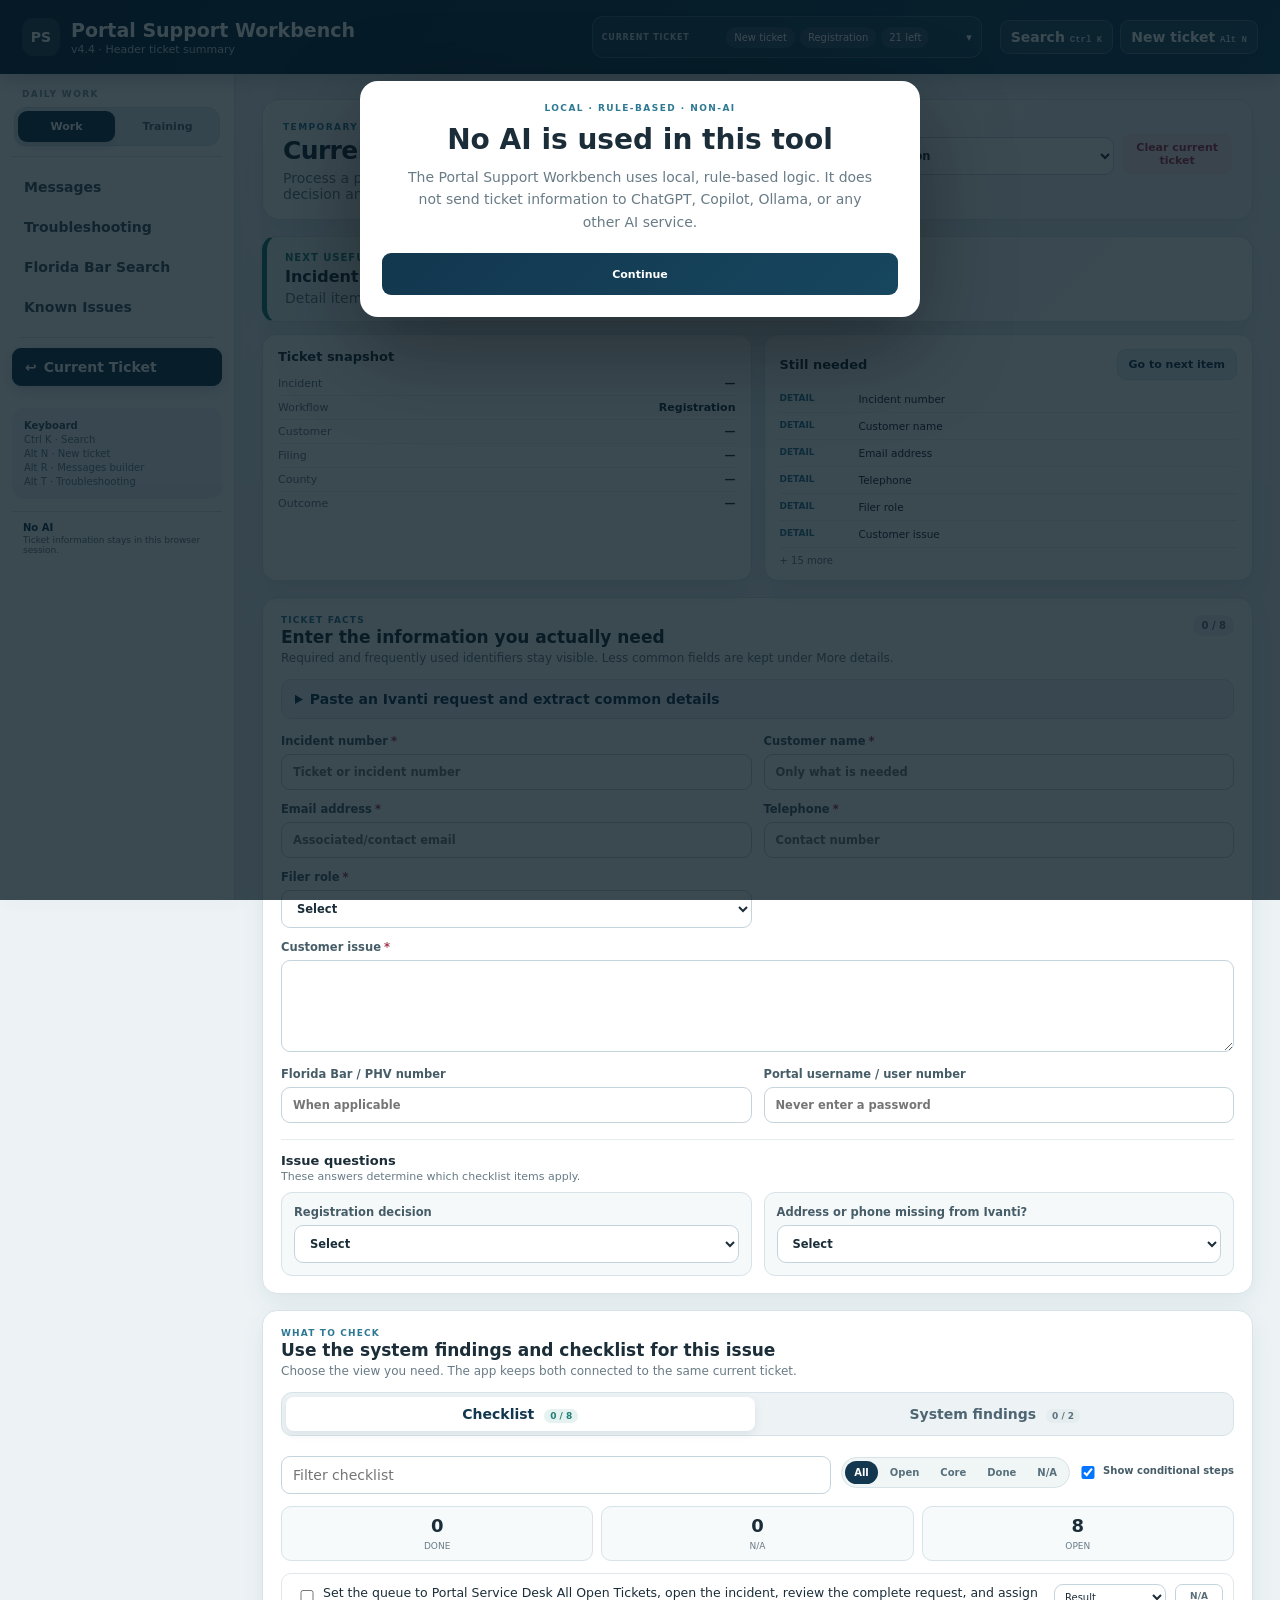
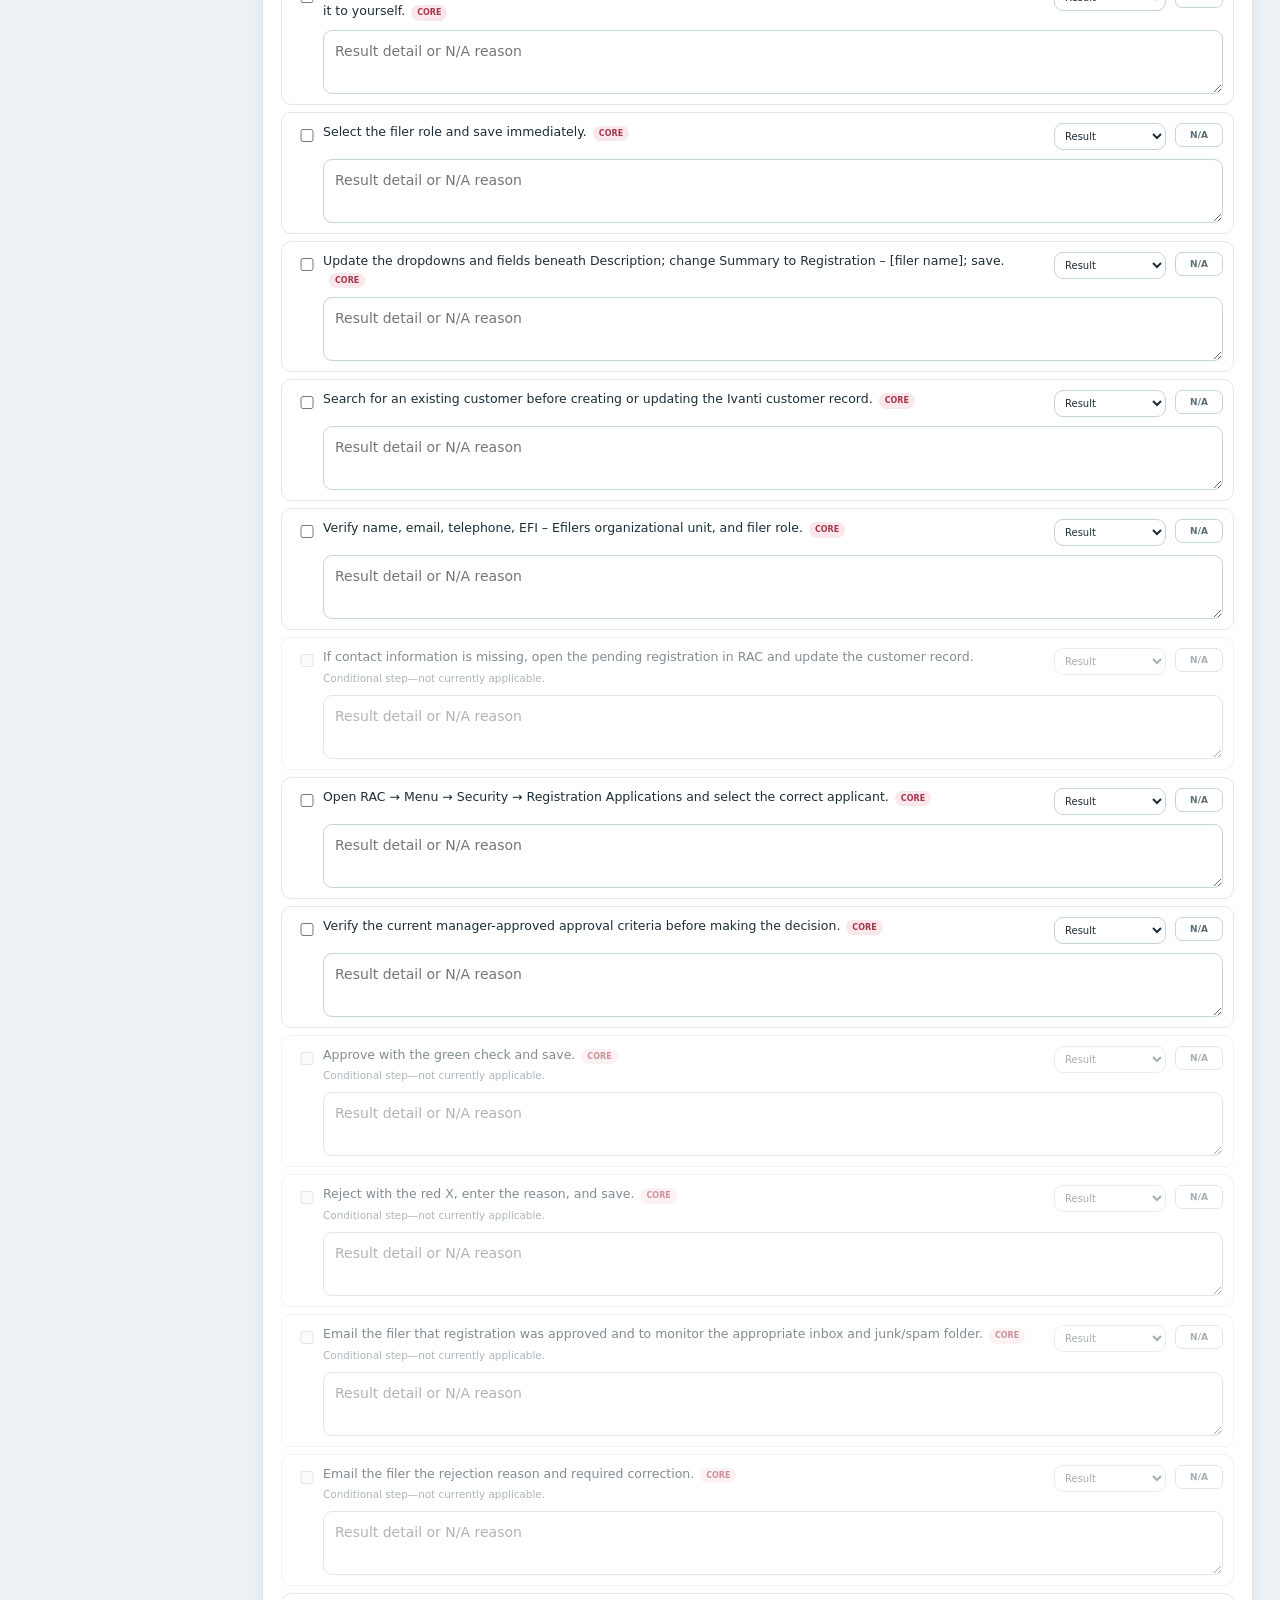
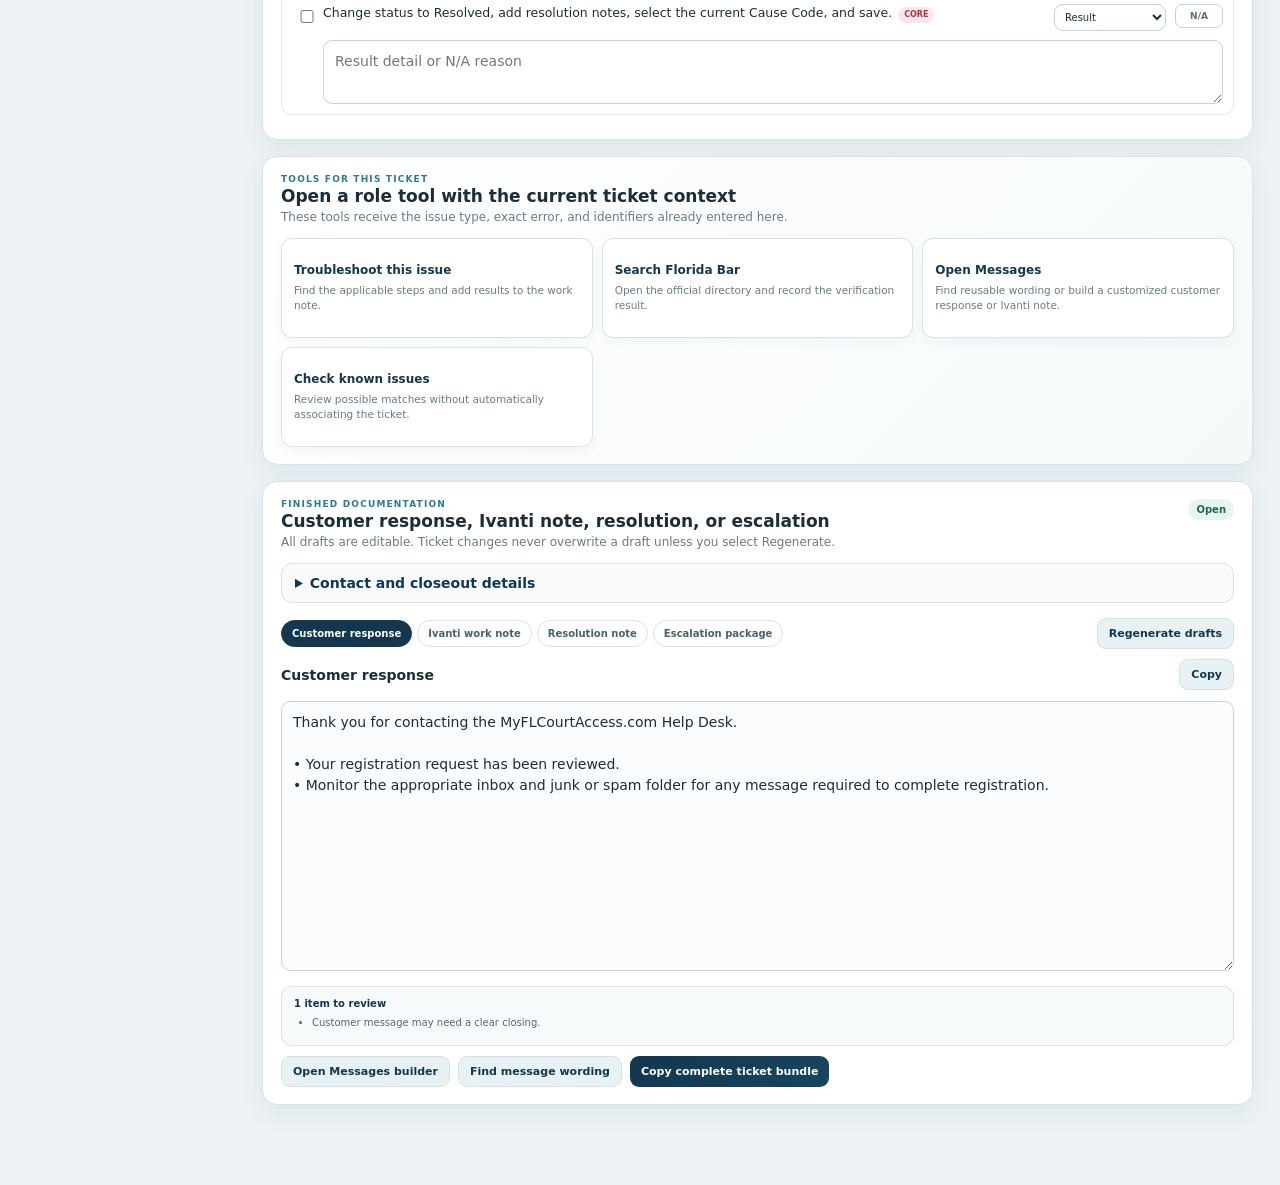
==== commit 3c895aca: "1" ====
--- a/index.html
+++ b/index.html
@@ -5,8 +5,8 @@
 <meta name="viewport" content="width=device-width,initial-scale=1">
 <meta name="robots" content="noindex,nofollow,noarchive">
 <meta name="referrer" content="no-referrer">
-<title>Portal Support Workbench v4.3</title>
-<link rel="stylesheet" href="styles-v4.3.css">
+<title>Portal Support Workbench v4.4</title>
+<link rel="stylesheet" href="styles-v4.4.css">
 </head>
 <body>
 <div id="securityGate" class="overlay" role="dialog" aria-modal="true" aria-labelledby="noAiTitle">
@@ -18,8 +18,23 @@
   </div>
 </div>
 <header class="topbar">
-  <div class="brand"><div class="brandmark">PS</div><div><h1>Portal Support Workbench</h1><p>v4.3 · Restored popup and procedure checklists</p></div></div>
-  <div class="ticket-strip"><span id="topIncident">New ticket</span><span id="topWorkflow">Registration</span><span id="topProgress">0% ready</span></div>
+  <div class="brand"><div class="brandmark">PS</div><div><h1>Portal Support Workbench</h1><p>v4.4 · Header ticket summary</p></div></div>
+  <div id="headerTicketMenu" class="header-ticket-menu">
+    <button id="headerTicketToggle" class="header-ticket-toggle" type="button" aria-expanded="false" aria-controls="headerTicketPanel">
+      <span class="header-ticket-label">Current ticket</span>
+      <span class="ticket-strip"><span id="topIncident">New ticket</span><span id="topWorkflow">Registration</span><span id="topProgress">0% ready</span></span>
+      <span class="header-ticket-chevron" aria-hidden="true">▾</span>
+    </button>
+    <section id="headerTicketPanel" class="header-ticket-panel" hidden aria-label="Current ticket summary">
+      <div class="header-ticket-panel-head">
+        <div><span class="eyebrow">Current ticket</span><strong id="drawerIncident">New ticket</strong></div>
+        <button id="drawerToggle" class="secondary header-ticket-close" type="button" aria-label="Close current ticket summary">Close</button>
+      </div>
+      <div id="drawerSnapshot" class="drawer-snapshot"></div>
+      <div class="drawer-actions"><button id="drawerOpenTicket" class="secondary">Open ticket</button><button id="drawerAddNote" class="secondary">Add note</button><button id="drawerCopySummary" class="primary">Copy summary</button></div>
+      <div id="drawerNoteForm" class="drawer-note-form" hidden><textarea id="drawerNoteText" placeholder="Add a short internal note to the current ticket."></textarea><div class="drawer-actions"><button id="drawerSaveNote" class="primary">Add to work note</button><button id="drawerCancelNote" class="secondary">Cancel</button></div></div>
+    </section>
+  </div>
   <div class="top-actions"><button id="globalSearch">Search <kbd>Ctrl K</kbd></button><button id="newTicket">New ticket <kbd>Alt N</kbd></button></div>
 </header>
 <div class="shell">
@@ -236,8 +251,7 @@
 <section id="page-about" class="page"><div class="pagehead"><h2>Hosting & Security</h2></div><div class="panel prose"><p>This static GitHub Pages edition contains no AI, OpenAI API, Ollama, analytics, or telemetry. Ticket facts are not persisted by the application.</p><p>The Florida Bar tool performs only user-initiated navigation to official Florida Bar pages.</p></div></section>
 </main>
 </div>
-<aside id="currentTicketDrawer" class="ticket-drawer" hidden aria-label="Current ticket summary"><button id="drawerToggle" class="ticket-drawer-toggle" aria-expanded="true" aria-label="Minimize current ticket summary"><span class="drawer-label">Current Ticket</span><strong id="drawerIncident">New ticket</strong></button><div id="drawerBody" class="ticket-drawer-body"><div id="drawerSnapshot" class="drawer-snapshot"></div><div class="drawer-actions"><button id="drawerOpenTicket" class="secondary">Open ticket</button><button id="drawerAddNote" class="secondary">Add note</button><button id="drawerCopySummary" class="primary">Copy summary</button></div><div id="drawerNoteForm" class="drawer-note-form" hidden><textarea id="drawerNoteText" placeholder="Add a short internal note to the current ticket."></textarea><div class="drawer-actions"><button id="drawerSaveNote" class="primary">Add to work note</button><button id="drawerCancelNote" class="secondary">Cancel</button></div></div></div></aside>
 <div id="searchOverlay" class="search-overlay hidden"><div class="search-dialog"><div class="panelhead"><h3>Search the Workbench</h3><button id="closeSearch" class="secondary">Close</button></div><input id="globalQuery" placeholder="Search workflows, troubleshooting, quick messages, job procedures, references, county notes, known issues, and terms"><div id="globalResults"></div></div></div>
 <div id="toast" class="toast" role="status" aria-live="polite"></div>
-<script src="data-v4.3.js"></script><script src="app-v4.3.js"></script>
+<script src="data-v4.4.js"></script><script src="app-v4.4.js"></script>
 </body></html>
--- a/styles-v4.4.css
+++ b/styles-v4.4.css
@@ -0,0 +1,264 @@
+*{box-sizing:border-box}:root{--navy:#12374f;--navy2:#0a283b;--teal:#207f76;--blue:#2d7892;--bg:#edf3f5;--card:#fff;--line:#d7e3e8;--line2:#c4d4dc;--text:#1b2d38;--muted:#687b86;--danger:#a4374b;--warn:#526772;--ok:#176b4b;--soft:#f6f9fa;--shadow:0 8px 24px rgba(18,55,79,.07)}html{background:var(--bg);scroll-behavior:smooth}body{margin:0;background:linear-gradient(180deg,#f4f8f9 0,#edf3f5 240px);color:var(--text);font-family:"Segoe UI Variable","Aptos","Segoe UI",system-ui,sans-serif;font-size:14px}button,input,select,textarea{font:inherit}button{cursor:pointer}button:focus-visible,input:focus-visible,select:focus-visible,textarea:focus-visible{outline:3px solid rgba(32,127,118,.22);outline-offset:2px}.hidden,[hidden]{display:none!important}.topbar{position:sticky;top:0;z-index:80;height:74px;padding:0 22px;display:grid;grid-template-columns:minmax(300px,1fr) auto minmax(330px,1fr);align-items:center;gap:18px;background:linear-gradient(118deg,var(--navy2),#15445d);color:#fff;box-shadow:0 5px 20px rgba(8,30,45,.2)}.brand{display:flex;align-items:center;gap:11px}.brandmark{width:38px;height:38px;border-radius:11px;display:grid;place-items:center;background:rgba(255,255,255,.13);font-weight:900}.brand h1{margin:0;font-size:19px}.brand p{margin:2px 0 0;color:#bcd0da;font-size:11px}.ticket-strip{display:flex;gap:6px}.ticket-strip span{padding:6px 9px;border-radius:999px;background:rgba(255,255,255,.09);font-size:10px}.top-actions{display:flex;justify-content:flex-end;align-items:center;gap:7px}.top-actions>button,.mode button{border:1px solid rgba(255,255,255,.2);background:rgba(255,255,255,.08);color:#fff;padding:8px 10px;border-radius:9px;font-weight:700}.mode{display:flex;gap:3px;padding:3px;border-radius:10px;background:rgba(0,0,0,.12)}.mode button{border:0;padding:6px 9px}.mode button.active{background:#fff;color:var(--navy)}kbd{font-size:9px;color:#d4e3e9}.shell{display:grid;grid-template-columns:235px minmax(0,1fr);min-height:calc(100vh - 74px)}.sidebar{position:sticky;top:74px;height:calc(100vh - 74px);overflow:auto;padding:15px 12px 24px;background:rgba(255,255,255,.96);border-right:1px solid var(--line);box-shadow:5px 0 20px rgba(18,55,79,.04)}.navlabel{display:block;margin:8px 11px 6px;color:#8798a1;font-size:9px;font-weight:900;text-transform:uppercase;letter-spacing:.15em}.sidebar nav button{width:100%;border:0;text-align:left;margin:2px 0;padding:10px 12px;border-radius:9px;background:transparent;color:#425660;font-weight:700}.sidebar nav button:hover{background:#edf4f6;color:var(--navy)}.sidebar nav button.active{background:linear-gradient(135deg,var(--navy),#17465f);color:#fff;box-shadow:0 5px 14px rgba(18,55,79,.15)}.shortcut{display:grid;gap:3px;margin-top:20px;padding:12px;border-radius:12px;background:#f1f6f8;color:#6b7e88;font-size:10px}.shortcut strong{color:#3d5663}.page{display:none}.page.active{display:block}main{padding:25px 27px 64px;max-width:1720px}.pagehead,.work-head{display:flex;justify-content:space-between;align-items:flex-start;gap:20px;margin-bottom:16px;padding:20px 22px;border:1px solid var(--line);border-radius:17px;background:linear-gradient(135deg,#fff,#f4f8f9);box-shadow:var(--shadow)}h1,h2,h3,h4,p{margin-top:0}.pagehead h2,.work-head h2{margin:3px 0 5px;font-size:25px;letter-spacing:-.025em}.pagehead p,.work-head p{margin:0;color:var(--muted)}.eyebrow{font-size:9px;font-weight:900;text-transform:uppercase;letter-spacing:.16em;color:var(--blue)}.head-actions{display:flex;gap:8px;align-items:flex-end}.workflow-selector{min-width:280px}.work-layout{display:grid;grid-template-columns:minmax(0,1fr) 310px;gap:18px;align-items:start}.work-section,.panel,.rail-card,.item-card,.system-card,.term-card,.procedure,.scenario-card{border:1px solid var(--line);border-radius:15px;background:#fff;box-shadow:var(--shadow)}.work-section{padding:18px;margin-bottom:16px}.section-heading{display:grid;grid-template-columns:36px minmax(0,1fr) auto;gap:11px;align-items:start;margin-bottom:15px}.section-number{width:32px;height:32px;display:grid;place-items:center;border-radius:10px;background:var(--navy);color:#fff;font-weight:900}.section-heading h3{margin:1px 0 3px;font-size:17px}.section-heading p{margin:0;color:var(--muted);font-size:12px}.section-status{padding:5px 8px;border-radius:999px;background:#eef3f5;color:#61737d;font-size:10px;font-weight:800}.section-status.complete{background:#e8f5ee;color:var(--ok)}.next-action{margin-bottom:15px;padding:15px 18px;border:1px solid #b7d8d1;border-left:5px solid var(--teal);border-radius:13px;background:linear-gradient(135deg,#eef9f6,#fff);box-shadow:var(--shadow)}.next-action strong{display:block;margin-bottom:4px;color:var(--teal);font-size:10px;text-transform:uppercase;letter-spacing:.1em}.next-action h3{margin:0 0 4px;font-size:16px}.next-action p{margin:0;color:var(--muted)}.field-grid,.question-grid,.closeout-grid{display:grid;grid-template-columns:repeat(2,minmax(0,1fr));gap:12px}.field-grid .full,.closeout-grid .full{grid-column:1/-1}label,.field-label{display:block;color:#465d68;font-size:11.5px;font-weight:700}input,select,textarea{width:100%;margin-top:6px;padding:10px 11px;border:1px solid var(--line2);border-radius:9px;background:#fff;color:var(--text)}textarea{min-height:92px;resize:vertical;line-height:1.5}input:focus,select:focus,textarea:focus{border-color:#5caaa2;box-shadow:0 0 0 3px rgba(32,127,118,.1)}.required{color:var(--danger);margin-left:3px}.question-card{padding:12px;border:1px solid var(--line);border-radius:11px;background:var(--soft)}.system-evidence-grid{display:grid;grid-template-columns:repeat(2,minmax(0,1fr));gap:12px}.evidence-card{padding:14px;border:1px solid var(--line);border-radius:12px;background:#fafcfc}.evidence-card.required-card{border-top:4px solid var(--blue)}.evidence-head{display:flex;justify-content:space-between;gap:10px;align-items:center;margin-bottom:10px}.evidence-head h4{margin:0}.core{display:inline-block;margin-left:6px;padding:2px 6px;border-radius:999px;background:#fae7eb;color:var(--danger);font-size:8px;font-weight:900}.check-toolbar{display:grid;grid-template-columns:minmax(220px,1fr) auto auto;gap:10px;align-items:center;margin-bottom:12px}.segmented{display:flex;gap:3px;padding:3px;border:1px solid var(--line);border-radius:999px;background:#f0f5f6}.segmented button{border:0;border-radius:999px;padding:6px 9px;background:transparent;color:#58707b;font-size:10px;font-weight:800}.segmented button.active{background:var(--navy);color:#fff}.checkline{display:flex;gap:7px;align-items:flex-start}.checkline input{width:16px;margin:1px 0 0}.checkline.compact{white-space:nowrap;font-size:10px}.stats{display:grid;grid-template-columns:repeat(3,1fr);gap:8px;margin-bottom:12px}.stats div{padding:8px;border:1px solid var(--line);border-radius:10px;background:#f7fafb;text-align:center}.stats strong{display:block;font-size:18px}.stats span{font-size:9px;color:var(--muted);text-transform:uppercase}.action-row{display:grid;grid-template-columns:22px minmax(0,1fr) 112px 48px;gap:9px;align-items:start;padding:10px;border:1px solid #e0e8ec;border-radius:10px;background:#fff;margin-bottom:7px}.action-row.done{background:#eef8f3;border-color:#b7d9c8}.action-row.na-row{background:#f2f4f5;opacity:.72}.action-row.hidden-row{display:none}.action-copy{font-size:12.5px;line-height:1.45}.action-copy small{display:block;margin-top:4px;color:var(--muted)}.action-row select{margin:0;padding:6px;font-size:10px}.na-button{border:1px solid var(--line2);border-radius:7px;background:#fff;color:#5b6e78;padding:6px;font-size:9px;font-weight:800}.na-button.active{background:#dfe5e8}.action-note{grid-column:2/5;min-height:58px;margin:0}.output-toolbar{display:flex;justify-content:space-between;gap:10px;align-items:center;margin-top:15px}.output-tabs{display:flex;gap:5px;flex-wrap:wrap}.output-tabs button{border:1px solid var(--line);border-radius:999px;background:#fff;color:#48616d;padding:7px 10px;font-size:10px;font-weight:800}.output-tabs button.active{background:var(--navy);color:#fff;border-color:var(--navy)}.output-panel{display:none;margin-top:10px}.output-panel.active{display:block}.output-panel textarea{min-height:320px;background:#fbfcfd}.output-head{display:flex;justify-content:space-between;align-items:center;margin-bottom:5px}.stale{color:var(--warn);font-size:10px;margin-right:8px}.response-actions,.stack-actions{display:flex;gap:8px;flex-wrap:wrap;margin-top:10px}.review-check{grid-column:1/-1;padding:11px;border:1px solid var(--line);border-radius:10px;background:#f7fafb}.work-rail{position:sticky;top:92px}.rail-card{padding:14px;margin-bottom:12px}.rail-card h3{font-size:14px;margin-bottom:9px}.rail-card p{font-size:11.5px;line-height:1.5;color:var(--muted)}.required-item{padding:7px 0;border-bottom:1px solid #edf1f3;font-size:11px}.snapshot-row{display:flex;justify-content:space-between;gap:10px;padding:5px 0;border-bottom:1px solid #edf1f3;font-size:11px}.snapshot-row span:first-child{color:var(--muted)}.tool-link{width:100%;margin:4px 0;border:1px solid var(--line);border-radius:9px;background:#f7fafb;color:var(--navy);padding:9px;text-align:left;font-weight:750}.toolbar{display:flex;gap:9px;align-items:center;flex-wrap:wrap;margin:14px 0}.toolbar>input{flex:1;min-width:250px}.toolbar select{width:auto;min-width:190px}.toolbar input,.toolbar select{margin:0}.toolbar.simple{align-items:flex-start}.count{margin-left:auto;padding:6px 9px;border-radius:999px;background:var(--navy);color:#fff;font-size:10px}.split{display:grid;grid-template-columns:minmax(0,2fr) minmax(320px,1fr);gap:18px;align-items:start}.cards{display:grid;grid-template-columns:repeat(2,minmax(0,1fr));gap:12px}.item-card{display:flex;flex-direction:column;padding:14px}.item-card h3{font-size:14px;margin:0}.item-meta{margin:5px 0;color:var(--muted);font-size:9.5px}.source-text{white-space:pre-wrap;max-height:250px;overflow:auto;padding:11px;border:1px solid #e0e8eb;border-radius:9px;background:#f8fafb;font-size:12px;line-height:1.5}.item-actions{display:flex;gap:6px;margin-top:auto;padding-top:10px}.sticky{position:sticky;top:92px}.panel{padding:16px}.panelhead{display:flex;justify-content:space-between;gap:10px;align-items:flex-start}.full{width:100%}.large{min-height:280px}.huge{min-height:500px}.suggestion-strip{display:flex;gap:8px;overflow:auto;margin:12px 0;padding-bottom:4px}.suggestion-pill{min-width:220px;padding:10px;border:1px solid #cfe0e5;border-radius:11px;background:#f3f8f9}.suggestion-pill strong{display:block;font-size:11px}.suggestion-pill button{margin-top:7px}.kit-item{padding:9px;border:1px solid var(--line);border-radius:9px;background:#f7fafb;margin-bottom:7px}.kit-head{display:flex;justify-content:space-between;gap:8px}.kit-controls{display:flex;gap:3px}.kit-controls button{width:25px;height:25px;border:0;border-radius:6px;background:#e6eef1}.master-group{margin:12px 0 5px;font-size:10px;font-weight:900;text-transform:uppercase;color:var(--blue)}.master-check{display:flex;gap:7px;padding:7px;border-bottom:1px solid #edf1f3;font-size:11px}.master-check input{width:16px;margin:1px 0 0}.builder-layout{display:grid;grid-template-columns:minmax(0,1.25fr) minmax(360px,.75fr);gap:18px;align-items:start}.builder-add,.insert-tools{display:grid;grid-template-columns:minmax(0,1fr) auto;gap:8px;align-items:end;margin-bottom:12px}.builder-block{padding:12px;border:1px solid var(--line);border-radius:11px;background:#f9fbfb;margin:9px 0}.builder-block-head{display:grid;grid-template-columns:1fr auto;gap:8px;align-items:center}.builder-block-head input{margin:0}.builder-controls{display:flex;gap:3px}.builder-controls button{width:27px;height:27px;border:0;border-radius:6px;background:#e5eef1}.builder-block textarea{min-height:105px}.block-source{font-size:9px;color:var(--muted)}.fact-chips,.intent-chips{display:flex;gap:5px;flex-wrap:wrap;margin:7px 0 12px}.fact-chips button,.intent-chips button{border:1px solid var(--line);border-radius:999px;background:#fff;color:#3e5966;padding:6px 9px;font-size:10px}.intent-chips button.active{background:var(--navy);color:#fff}.source-summary{margin-top:10px;padding:9px;border-radius:9px;background:#f1f6f8;color:var(--muted);font-size:10px}.reply-mode{display:flex;gap:5px;margin:10px 0}.reply-mode button{border:1px solid var(--line);border-radius:10px;background:#fff;padding:9px 14px;font-weight:800}.reply-mode button.active{background:var(--navy);color:#fff}.info{padding:11px 13px;border-radius:10px;line-height:1.5;background:#edf6f7;border:1px solid #d2e5e8;color:#3b5c67}.knowledge-inline-note{margin-top:14px;padding-top:12px;border-top:1px solid var(--line);color:var(--muted);line-height:1.5}.audit-flags{margin:7px 0;color:var(--muted);font-size:10px;line-height:1.4}.source-limit{margin-top:16px;color:var(--muted);line-height:1.55}.reply-split{grid-template-columns:minmax(0,2fr) minmax(340px,1fr)}.reply-card .source-text{min-height:90px}.bar-layout{display:grid;grid-template-columns:minmax(0,.75fr) minmax(0,1.25fr);gap:18px}.button-grid{display:grid;gap:8px;margin:12px 0}.primary,.secondary,.danger{border:0;border-radius:9px;padding:8px 11px;font-size:11px;font-weight:800}.primary{background:linear-gradient(135deg,var(--navy),#17465f);color:#fff}.secondary{background:#e8f1f3;color:var(--navy);border:1px solid #d3e2e7}.danger{background:#f8e7ea;color:var(--danger)}.cardgrid,.system-grid{display:grid;grid-template-columns:repeat(3,minmax(0,1fr));gap:12px}.system-card,.term-card,.scenario-card{padding:15px}.procedure{margin:8px 0;overflow:hidden}.procedure summary{padding:12px;cursor:pointer;font-weight:750}.procedure-body{padding:0 12px 12px}.status{margin-left:6px;padding:2px 6px;border-radius:999px;background:#edf2f4;color:#63747d;font-size:8px}.searchwide{width:100%;margin:0 0 14px}.search-overlay,.overlay{position:fixed;inset:0;z-index:200;display:grid;place-items:start center;padding:9vh 20px;background:rgba(5,22,32,.78)}.dialog,.search-dialog{width:min(760px,100%);padding:22px;border-radius:18px;background:#fff;box-shadow:0 30px 90px rgba(0,0,0,.35)}.dialog{width:min(620px,100%)}.search-result{display:block;width:100%;border:0;border-radius:9px;background:#fff;padding:10px;text-align:left}.search-result:hover{background:#eef5f6}.search-result strong{display:block}.search-result small{display:block;color:var(--muted)}.toast{position:fixed;right:20px;bottom:20px;z-index:300;padding:10px 14px;border-radius:10px;background:#0e3044;color:#fff;opacity:0;transform:translateY(12px);transition:.18s}.toast.show{opacity:1;transform:none}.prose{line-height:1.65}
+@media(max-width:1200px){.work-layout,.builder-layout,.bar-layout{grid-template-columns:1fr}.work-rail,.sticky{position:static}.cards{grid-template-columns:1fr}.cardgrid,.system-grid{grid-template-columns:repeat(2,minmax(0,1fr))}}
+@media(max-width:850px){.topbar{height:auto;min-height:70px;padding:11px 14px;grid-template-columns:1fr auto}.ticket-strip{display:none}.top-actions>button{display:none}.shell{grid-template-columns:1fr}.sidebar{position:static;height:auto;padding:8px;overflow:auto}.sidebar nav{display:flex;gap:4px;overflow:auto}.navlabel,.shortcut{display:none}.sidebar nav button{min-width:max-content}.sidebar nav button.active{box-shadow:none}main{padding:14px 12px 50px}.work-head,.pagehead{padding:16px;flex-direction:column}.head-actions{width:100%}.workflow-selector{min-width:0;flex:1}.field-grid,.question-grid,.closeout-grid,.system-evidence-grid,.cardgrid,.system-grid{grid-template-columns:1fr}.check-toolbar{grid-template-columns:1fr}.split,.reply-split{grid-template-columns:1fr}.action-row{grid-template-columns:22px minmax(0,1fr) 90px}.action-row .na-button{grid-column:2}.action-note{grid-column:2/4}.section-heading{grid-template-columns:34px minmax(0,1fr)}.section-status{grid-column:2}.output-toolbar{align-items:flex-start;flex-direction:column}.builder-add,.insert-tools{grid-template-columns:1fr}.huge{min-height:340px}}
+@media(prefers-reduced-motion:reduce){*{scroll-behavior:auto!important;transition:none!important}}
+
+
+/* v2.7 Current Ticket redesign */
+.topbar{grid-template-columns:minmax(300px,1fr) auto auto}
+.sidebar-mode{margin:0 0 14px;padding:10px;border:1px solid var(--line);border-radius:12px;background:#f4f8f9}
+.sidebar-mode>span{display:block;margin:0 0 7px 3px;color:#72858f;font-size:9px;font-weight:900;text-transform:uppercase;letter-spacing:.13em}
+.sidebar .mode{display:grid;grid-template-columns:1fr 1fr;gap:4px;padding:3px;background:#e5eef1;border:1px solid #d4e1e6}
+.sidebar .mode button{border:0;background:transparent;color:#526873;padding:8px;border-radius:8px;font-size:11px;font-weight:800}
+.sidebar .mode button.active{background:var(--navy);color:#fff;box-shadow:0 4px 10px rgba(18,55,79,.14)}
+.compact-head{padding:17px 20px}
+.current-ticket-layout{max-width:1280px;margin:0 auto}
+.ticket-overview{display:grid;grid-template-columns:minmax(0,1.25fr) minmax(240px,.65fr) minmax(280px,.8fr);gap:12px;margin-bottom:16px}
+.ticket-overview>.next-action,.overview-card{margin:0;min-height:100%;border:1px solid var(--line);border-radius:14px;background:#fff;box-shadow:var(--shadow)}
+.ticket-overview>.next-action{border-left:5px solid var(--teal);background:linear-gradient(135deg,#eef9f6,#fff)}
+.overview-card{padding:14px 15px}
+.overview-card h3{margin:0 0 8px;font-size:13px}
+.overview-card-head{display:flex;justify-content:space-between;gap:10px;align-items:center;margin-bottom:6px}
+.overview-card-head h3{margin:0}
+.work-section{padding:17px 18px}
+.simple-heading{display:flex;justify-content:space-between;gap:14px;align-items:flex-start;margin-bottom:14px}
+.simple-heading h3{margin:2px 0 4px;font-size:17px}
+.simple-heading p{margin:0;color:var(--muted);font-size:12px}
+.section-kicker{display:block;color:var(--blue);font-size:9px;font-weight:900;text-transform:uppercase;letter-spacing:.13em}
+.paste-ticket,.more-details,.closeout-details{margin:0 0 15px;border:1px solid var(--line);border-radius:11px;background:#f8fafb;overflow:hidden}
+.paste-ticket summary,.more-details summary,.closeout-details summary{padding:11px 13px;cursor:pointer;color:var(--navy);font-weight:800}
+.paste-ticket[open] summary,.more-details[open] summary,.closeout-details[open] summary{border-bottom:1px solid var(--line);background:#f2f7f8}
+.paste-ticket>p,.paste-ticket>textarea,.paste-ticket>.paste-actions,.more-details>.field-grid,.closeout-details>.closeout-grid{margin-left:13px;margin-right:13px}
+.paste-ticket>p{margin-top:11px;color:var(--muted);font-size:11px}
+.paste-ticket>textarea{width:calc(100% - 26px);min-height:145px}
+.paste-actions{display:flex;gap:8px;align-items:center;flex-wrap:wrap;margin-top:9px;margin-bottom:13px}
+.extract-result{color:#516a76;font-size:10.5px;line-height:1.4}
+.more-details>.field-grid,.closeout-details>.closeout-grid{padding:13px 0}
+.subsection-label{margin:16px 0 9px;padding-top:13px;border-top:1px solid #e6edef}
+.subsection-label h4{margin:0 0 2px;font-size:13px}
+.subsection-label p{margin:0;color:var(--muted);font-size:11px}
+.work-list-switch{display:flex;gap:6px;margin-bottom:14px;padding:4px;border:1px solid var(--line);border-radius:11px;background:#edf3f5}
+.work-list-switch button{flex:1;border:0;border-radius:8px;background:transparent;color:#4e6672;padding:9px 12px;font-weight:800}
+.work-list-switch button.active{background:#fff;color:var(--navy);box-shadow:0 3px 10px rgba(18,55,79,.09)}
+.mini-status{margin-left:5px;padding:2px 6px;border-radius:999px;background:#e5edef;color:#5e727d;font-size:9px}
+.work-list-switch button.active .mini-status{background:#e5f2ef;color:var(--teal)}
+.work-list-panel[hidden]{display:none!important}
+.compact-info{padding:9px 11px;font-size:11px}
+.ticket-tools{background:linear-gradient(135deg,#fff,#f5f9fa)}
+.ticket-tool-grid{display:grid;grid-template-columns:repeat(5,minmax(0,1fr));gap:9px}
+.ticket-tool{min-height:100px;padding:12px;border:1px solid var(--line);border-radius:11px;background:#fff;color:var(--text);text-align:left;box-shadow:0 4px 12px rgba(18,55,79,.04)}
+.ticket-tool:hover{border-color:#a9c8d2;background:#f7fbfb;transform:translateY(-1px)}
+.ticket-tool strong{display:block;margin-bottom:6px;color:var(--navy);font-size:12px}
+.ticket-tool span{display:block;color:var(--muted);font-size:10.5px;line-height:1.45}
+.required-item.required-jump{display:grid;width:100%;grid-template-columns:72px 1fr;gap:7px;padding:7px 0;border:0;border-bottom:1px solid #edf1f3;background:transparent;text-align:left;color:var(--text);font-size:10.5px}
+.required-item.required-jump:hover{color:var(--navy)}
+.required-item.required-jump strong{color:var(--blue);font-size:9px;text-transform:uppercase}
+.required-more{padding-top:7px;color:var(--muted);font-size:10px}
+.snapshot-row:last-child,.required-item:last-child{border-bottom:0}
+.output-panel textarea{min-height:270px}
+@media(max-width:1350px){.ticket-overview{grid-template-columns:1fr 1fr}.ticket-overview>.next-action{grid-column:1/-1}.ticket-tool-grid{grid-template-columns:repeat(3,minmax(0,1fr))}}
+@media(max-width:900px){.ticket-overview{grid-template-columns:1fr}.ticket-overview>.next-action{grid-column:auto}.ticket-tool-grid{grid-template-columns:1fr 1fr}.topbar{grid-template-columns:1fr auto}.ticket-strip{display:none}}
+@media(max-width:850px){.sidebar-mode{min-width:220px;margin:0 8px 0 0}.sidebar{display:flex;align-items:center;gap:4px}.sidebar nav{flex:1}.ticket-tool-grid{grid-template-columns:1fr}.simple-heading{flex-direction:column}.current-ticket-layout{max-width:none}}
+
+
+/* v2.8 reliable Florida Bar links */
+.panel-help{margin:-2px 0 12px;color:var(--muted);font-size:11.5px;line-height:1.5}
+.button-link{display:block;text-align:center;text-decoration:none}
+.button-grid .button-link{width:100%}
+.bar-fallback{display:grid;grid-template-columns:1fr auto;gap:8px;align-items:center;margin:12px 0;padding:11px;border:1px solid var(--line);border-radius:10px;background:#f8fafb}
+.bar-fallback strong{grid-column:1/-1;color:var(--navy);font-size:11px}
+.bar-fallback a{min-width:0;overflow-wrap:anywhere;color:var(--blue);font-size:11px;font-weight:700}
+.bar-fallback button{margin:0}
+@media(max-width:700px){.bar-fallback{grid-template-columns:1fr}.bar-fallback strong{grid-column:auto}}
+/* v2.9 exact Florida Bar profile URL */
+.bar-url-preview{display:grid;gap:6px;margin:14px 0}.bar-url-preview span{font-size:12px;font-weight:700;color:var(--muted)}.bar-url-preview input{font-family:ui-monospace,SFMono-Regular,Consolas,monospace}.disabled-link{pointer-events:none;opacity:.55;cursor:not-allowed}
+
+/* v3.1 unified quick messages, navigation, and Florida Bar profile preview */
+.sidebar-workspace{margin:0 0 10px;padding:0 2px 10px;border-bottom:1px solid var(--line)}
+.sidebar-workspace .navlabel{display:block;margin:0 0 8px 8px}
+.sidebar-workspace .mode{display:grid;grid-template-columns:1fr 1fr;gap:4px;padding:3px;border:1px solid #d4e1e6;border-radius:12px;background:#e5eef1}
+.sidebar-workspace .mode button{border:0;border-radius:9px;background:transparent;color:#526873;padding:9px 8px;font-size:11px;font-weight:850}
+.sidebar-workspace .mode button.active{background:var(--navy);color:#fff;box-shadow:0 4px 10px rgba(18,55,79,.14)}
+.sidebar nav{display:flex;flex-direction:column;min-height:0}
+.sidebar .nav-divider{height:1px;margin:10px 8px;background:var(--line)}
+.sidebar .current-ticket-nav{margin-top:auto;border:1px solid #c8dce3;background:#f3f8f9}
+.sidebar .current-ticket-nav::before{content:'↩';display:inline-block;margin-right:7px;font-weight:900}
+.sidebar .current-ticket-nav.active{border-color:var(--navy);background:var(--navy);color:#fff}
+
+.bar-preview-layout{grid-template-columns:minmax(320px,.72fr) minmax(520px,1.28fr)}
+.bar-search-panel,.bar-preview-panel{min-width:0}
+.compact-button-grid{grid-template-columns:1fr auto;align-items:stretch}
+.compact-button-grid .button-link{display:flex;align-items:center;justify-content:center}
+.bar-other-directories{margin-top:12px;border-top:1px solid var(--line);padding-top:10px}
+.bar-other-directories summary,.bar-edit-details summary,#barPasteFallback summary{cursor:pointer;color:var(--navy);font-size:11px;font-weight:850}
+.bar-import-box{margin-top:18px;padding:14px;border:1px solid #d4e4e8;border-radius:12px;background:#f4f8f9}
+.bar-import-box h3{margin:0 0 6px;font-size:14px}
+.bar-import-box p{margin:0 0 10px;color:var(--muted);font-size:11px;line-height:1.5}
+#barProfilePaste{min-height:180px;margin-top:10px}
+.bar-profile-card{position:relative;overflow:hidden;margin:14px 0;padding:20px;border:1px solid #c9dce2;border-radius:15px;background:linear-gradient(180deg,#fff 0%,#f7fafb 100%);box-shadow:0 12px 28px rgba(23,66,88,.08)}
+.bar-profile-card::before{content:'';position:absolute;inset:0 0 auto;height:6px;background:linear-gradient(90deg,#143e59,#2a7c87)}
+.bar-profile-card.empty-preview{display:grid;min-height:320px;place-items:center;border-style:dashed;background:#f8fafb;box-shadow:none}
+.bar-profile-card.empty-preview::before{display:none}
+.bar-preview-empty{display:grid;gap:8px;max-width:350px;text-align:center;color:var(--muted)}
+.bar-preview-empty strong{color:var(--navy);font-size:15px}
+.bar-profile-brand{margin:2px 0 18px;color:#113d58;font-size:11px;font-weight:950;letter-spacing:.17em}
+.bar-profile-kicker{color:#738690;font-size:10px;font-weight:900;text-transform:uppercase;letter-spacing:.12em}
+.bar-profile-card h3{margin:4px 0 12px;color:#172e3b;font-size:25px;line-height:1.15}
+.bar-profile-badges{display:flex;gap:7px;flex-wrap:wrap;margin-bottom:16px}
+.bar-profile-badges span{padding:6px 9px;border:1px solid #bcd8cf;border-radius:999px;background:#eaf6f0;color:#275e4b;font-size:10px;font-weight:850}
+.bar-profile-badges span.negative{border-color:#e5b9bf;background:#fff0f1;color:#8b2635}
+.bar-profile-details{display:grid;grid-template-columns:1fr 1fr;gap:0 18px;border-top:1px solid #dde7ea}
+.bar-profile-row{display:grid;grid-template-columns:minmax(100px,.55fr) minmax(0,1fr);gap:10px;padding:11px 0;border-bottom:1px solid #e3ebee}
+.bar-profile-row span{color:var(--muted);font-size:10px;font-weight:750}
+.bar-profile-row strong{overflow-wrap:anywhere;color:#253e4b;font-size:11px}
+.bar-profile-source{margin-top:14px;color:#71838c;font-size:9.5px}
+.bar-edit-details{margin:10px 0;padding:11px;border:1px solid var(--line);border-radius:11px;background:#f8fafb}
+.bar-review-confirm{margin:12px 0;padding:12px;border:1px solid #d3e2e7;border-radius:10px;background:#f4f8f9;font-weight:750}
+.bar-note{min-height:150px}
+
+@media(max-width:1200px){
+  .bar-preview-layout{grid-template-columns:1fr}
+  .bar-profile-card.empty-preview{min-height:230px}
+}
+@media(max-width:850px){
+  .sidebar-workspace{min-width:230px;margin:0 8px 0 0;padding:0;border:0}
+  .sidebar-workspace .navlabel{display:none}
+  .sidebar nav{flex-direction:row}
+  .sidebar .nav-divider{width:1px;height:32px;margin:0 5px}
+  .sidebar .current-ticket-nav{margin-top:0}
+  .bar-profile-details{grid-template-columns:1fr}
+}
+@media(max-width:600px){
+  .compact-button-grid{grid-template-columns:1fr}
+  .bar-profile-card h3{font-size:21px}
+}
+
+
+/* Unified quick-message status badges */
+.reply-status{display:inline-flex;align-items:center;margin-left:6px;padding:2px 7px;border-radius:999px;background:#e9f1f3;color:#365663;font-size:8.5px;font-weight:850;letter-spacing:.02em;text-transform:uppercase}
+.reply-status.review-pending,.reply-status.incident-specific,.reply-status.county-specific,.reply-status.fragment{background:#edf2f4;color:#526772}
+.reply-status.evidence-gated{background:#e8f0fb;color:#244f7c}
+.reply-status.internal-note{background:#edeaf7;color:#514276}
+.no-ai-dialog{text-align:center;max-width:560px}.no-ai-dialog .eyebrow{display:block;margin-bottom:10px}.no-ai-dialog h1{margin-bottom:10px}.no-ai-dialog p{max-width:470px;margin:0 auto 20px;color:var(--muted);line-height:1.6}.no-ai-dialog .primary{min-height:42px}
+
+/* v3.5 content audit and classification */
+.audit-stats{grid-template-columns:repeat(4,minmax(130px,1fr));margin:0 0 18px}
+.audit-item.audit-excluded{border-left:4px solid var(--danger,#b42318);opacity:.94}
+.audit-item.audit-active{border-left:4px solid var(--success,#2d7d46)}
+.audit-item .procedure-body>p{margin:12px 0}
+.audit-list details details{margin-top:12px;border:1px solid var(--line);border-radius:10px;padding:10px;background:var(--panel-2,#f7f8fa)}
+.source-known .source-text{max-height:320px;overflow:auto}
+@media(max-width:850px){.audit-stats{grid-template-columns:repeat(2,minmax(120px,1fr))}}
+
+.audit-legend{display:flex;gap:1.25rem;flex-wrap:wrap;align-items:center;margin:.65rem 0 1rem;color:var(--muted);font-size:.9rem}.audit-legend span{display:inline-flex;align-items:center;gap:.45rem}.audit-dot{display:inline-block;width:.75rem;height:.75rem;border-radius:999px}.audit-dot.active{background:#2e9b57}.audit-dot.excluded{background:#bd4250}
+
+
+/* v3.6 comprehensive training */
+.training-downloads{display:flex;gap:8px;flex-wrap:wrap;justify-content:flex-end}.training-downloads .button-link{display:flex;align-items:center;justify-content:center}.training-summary-grid{display:grid;grid-template-columns:repeat(3,minmax(0,1fr));gap:12px;margin:0 0 16px}.training-summary{display:grid;gap:4px;padding:17px 18px;border:1px solid var(--line);border-radius:14px;background:#fff;box-shadow:var(--shadow)}.training-summary strong{font-size:25px;color:var(--navy)}.training-summary span{color:var(--muted);font-size:11px;font-weight:700}.training-roadmap{display:grid;grid-template-columns:repeat(2,minmax(0,1fr));gap:14px;margin:16px 0}.training-phase{padding:17px;border:1px solid var(--line);border-radius:15px;background:#fff;box-shadow:var(--shadow)}.training-phase-head{display:flex;align-items:flex-start;justify-content:space-between;gap:12px}.training-phase-head span{color:var(--blue);font-size:9px;font-weight:900;text-transform:uppercase;letter-spacing:.1em}.training-phase-head h3{margin:4px 0 8px;font-size:17px}.training-phase-head>strong{display:grid;place-items:center;min-width:48px;height:34px;border-radius:999px;background:#eaf3f5;color:var(--navy)}.training-phase>p{color:var(--muted);font-size:11.5px;line-height:1.55}.phase-modules{display:grid;gap:6px}.phase-module{display:flex;align-items:center;gap:8px;width:100%;padding:8px 10px;border:1px solid #e0e8eb;border-radius:9px;background:#f8fafb;color:#3e5662;text-align:left;font-size:11px;font-weight:750}.phase-module:hover{border-color:#aacbd2;background:#f2f8f8}.phase-module span{color:#82949d;font-weight:900}.phase-module.complete{border-color:#b9dbc9;background:#eef8f3;color:var(--ok)}.phase-module.complete span{color:var(--ok)}.training-next{display:flex;align-items:center;justify-content:space-between;gap:20px;padding:18px}.training-next h3{margin:3px 0 4px}.training-next p{margin:0;color:var(--muted)}.training-modules{display:grid;gap:18px}.training-module{scroll-margin-top:92px;padding:22px;border:1px solid var(--line);border-radius:17px;background:#fff;box-shadow:var(--shadow)}.training-module.module-complete{border-color:#abd5bf;box-shadow:0 8px 24px rgba(23,107,75,.08)}.module-header{display:flex;align-items:flex-start;justify-content:space-between;gap:18px;padding-bottom:16px;border-bottom:1px solid #e4ecef}.module-header>div{min-width:0}.module-number{display:inline-grid;place-items:center;width:30px;height:30px;margin-right:8px;border-radius:9px;background:var(--navy);color:#fff;font-weight:900}.module-level{color:var(--blue);font-size:9px;font-weight:900;text-transform:uppercase;letter-spacing:.09em}.module-header h3{margin:8px 0 5px;font-size:22px}.module-header p{max-width:900px;margin:0;color:var(--muted);line-height:1.55}.module-objectives{margin:16px 0;padding:14px 16px;border-left:4px solid var(--teal);border-radius:10px;background:#f0f8f6}.module-objectives h4{margin-bottom:8px}.module-objectives ul,.module-columns ul,.module-lessons ul{margin:0;padding-left:20px}.module-objectives li,.module-columns li,.module-lessons li{margin:4px 0;line-height:1.45}.module-lessons{display:grid;grid-template-columns:repeat(3,minmax(0,1fr));gap:12px;margin:16px 0}.module-lessons section{padding:15px;border:1px solid var(--line);border-radius:12px;background:#fafcfc}.module-lessons h4{color:var(--navy);font-size:14px}.module-lessons p{color:var(--muted);font-size:11.5px;line-height:1.55}.module-lessons li{font-size:11px}.module-columns{display:grid;grid-template-columns:repeat(3,minmax(0,1fr));gap:12px;margin:16px 0}.module-columns section{padding:14px;border:1px solid var(--line);border-radius:12px;background:#f7fafb}.module-columns h4{font-size:13px}.module-columns li{font-size:10.5px}.module-workflow,.module-systems,.module-check{margin:10px 0;border:1px solid var(--line);border-radius:11px;background:#fbfcfd}.module-workflow summary,.module-systems summary,.module-check summary{display:flex;justify-content:space-between;gap:10px;padding:12px 14px;cursor:pointer;color:var(--navy);font-weight:850}.module-workflow summary span,.module-check summary span{color:var(--muted);font-size:10px}.module-actions{margin:0;padding:0 22px 16px 42px}.module-actions li{padding:7px 0;border-bottom:1px solid #edf1f3;line-height:1.45}.module-actions small{display:block;margin-top:3px;color:var(--muted)}.module-system-grid{display:grid;grid-template-columns:repeat(3,minmax(0,1fr));gap:10px;padding:0 12px 14px}.module-system{display:grid;gap:5px;padding:12px;border:1px solid #e2eaed;border-radius:10px;background:#fff}.module-system strong{color:var(--navy)}.module-system span{font-size:10.5px;line-height:1.45}.module-system small{color:var(--muted);line-height:1.4}.module-check-list{display:grid;gap:8px;padding:0 14px 12px}.module-check-list>div{padding:10px;border:1px solid #e3eaed;border-radius:9px;background:#fff}.module-check-list p{margin:5px 0 0;color:var(--muted);font-size:10.5px}.module-check .secondary{margin:0 14px 14px}.module-source{margin-top:14px;padding-top:12px;border-top:1px solid #e6edef;color:var(--muted);font-size:9.5px}.scenario-lab{display:grid;gap:16px}.training-scenario{padding:20px;border:1px solid var(--line);border-radius:16px;background:#fff;box-shadow:var(--shadow)}.training-scenario.attempted{border-left:5px solid var(--blue)}.scenario-heading{display:flex;justify-content:space-between;gap:15px;align-items:start}.scenario-heading h3{margin:4px 0 10px;font-size:19px}.scenario-heading>strong{display:grid;place-items:center;min-width:52px;height:34px;border-radius:999px;background:#eaf3f5;color:var(--navy)}.scenario-meta{color:var(--blue);font-size:9px;font-weight:900;text-transform:uppercase;letter-spacing:.1em}.scenario-prompt{padding:14px;border:1px solid #d7e5e8;border-radius:11px;background:#f4f8f9}.scenario-prompt p{margin:0 0 10px;line-height:1.55}.scenario-prompt div{display:flex;gap:6px;flex-wrap:wrap}.scenario-prompt span{padding:4px 7px;border-radius:999px;background:#e7eff2;color:#4a626e;font-size:9px;font-weight:800}.scenario-questions{display:grid;gap:11px;margin:14px 0}.scenario-questions fieldset{padding:13px;border:1px solid var(--line);border-radius:11px}.scenario-questions legend{padding:0 6px;color:var(--navy);font-weight:850}.scenario-questions label,.quiz-options label{display:flex;align-items:flex-start;gap:8px;margin:7px 0;padding:8px 10px;border:1px solid #e2e9ec;border-radius:9px;background:#fafcfc;font-weight:600}.scenario-questions label:hover,.quiz-options label:hover{border-color:#b3ced7;background:#f5f9fa}.scenario-questions input,.quiz-options input{width:16px;margin:1px 0 0}.scenario-feedback,.quiz-feedback{margin-top:8px;padding:8px 10px;border-radius:8px;font-size:10.5px;line-height:1.45}.scenario-feedback.correct,.quiz-feedback.correct{background:#eaf6ef;color:#165d41}.scenario-feedback.incorrect,.quiz-feedback.incorrect{background:#fff0f1;color:#842e3c}.scenario-feedback.unanswered,.quiz-feedback.unanswered{background:#edf2f4;color:#526772}.scenario-actions{display:flex;gap:8px}.scenario-result{display:flex;gap:9px;align-items:center;margin-top:10px;padding:10px 12px;border-radius:9px;background:#eef3f5}.scenario-result.pass{background:#eaf6ef;color:#165d41}.scenario-result.review{background:#edf2f4;color:#526772}.coaching-record{margin-top:12px;padding:12px;border:1px solid var(--line);border-radius:10px;background:#f8fafb}.coaching-record summary{cursor:pointer;color:var(--navy);font-weight:850}.coaching-record h4{margin:14px 0 6px}.coaching-record pre{white-space:pre-wrap;margin:0;padding:12px;border-radius:9px;background:#fff;border:1px solid #e1e9ec;font-family:inherit;font-size:10.5px;line-height:1.5}.quiz-score{display:flex;align-items:center;gap:12px;margin-bottom:14px;padding:15px 17px;border:1px solid var(--line);border-radius:13px;background:#fff}.quiz-score strong{font-size:18px;color:var(--navy)}.quiz-score span{color:var(--muted)}.quiz-score.pass{border-color:#abd5bf;background:#eef8f3}.quiz-score.review{border-color:#cbd8dd;background:#f3f7f8}.training-quiz{display:grid;gap:12px}.quiz-question{padding:17px;border:1px solid var(--line);border-radius:14px;background:#fff;box-shadow:var(--shadow)}.quiz-question.correct{border-left:5px solid var(--ok)}.quiz-question.incorrect{border-left:5px solid var(--danger)}.quiz-question-head{display:flex;justify-content:space-between;color:var(--blue);font-size:9px;font-weight:900;text-transform:uppercase;letter-spacing:.08em}.quiz-question h3{margin:8px 0 12px;font-size:15px}.quiz-options{display:grid;grid-template-columns:repeat(2,minmax(0,1fr));gap:7px}.quiz-options label{margin:0}.training-hero{align-items:center}@media(max-width:1200px){.module-lessons,.module-columns{grid-template-columns:1fr}.module-system-grid{grid-template-columns:repeat(2,minmax(0,1fr))}}@media(max-width:900px){.training-summary-grid,.training-roadmap{grid-template-columns:1fr}.training-downloads{justify-content:flex-start}.training-hero{flex-direction:column}.quiz-options{grid-template-columns:1fr}}@media(max-width:650px){.module-header,.training-next{flex-direction:column}.module-system-grid{grid-template-columns:1fr}}
+
+/* v3.7 message and troubleshooting copy-edit pass */
+
+
+/* v3.8 knowledge hub redesign */
+.knowledge-toolbar{margin:16px 0}.knowledge-toolbar input{min-width:320px}.knowledge-stats{display:grid;grid-template-columns:repeat(4,minmax(0,1fr));gap:12px;margin:0 0 14px}.knowledge-stats article{display:grid;gap:4px;padding:16px;border:1px solid var(--line);border-radius:14px;background:#fff;box-shadow:var(--shadow)}.knowledge-stats strong{font-size:24px;color:var(--navy)}.knowledge-stats span{font-size:10px;font-weight:800;color:var(--muted)}
+.knowledge-list{display:grid;gap:14px}.knowledge-card{border:1px solid var(--line);border-radius:16px;background:#fff;box-shadow:var(--shadow);overflow:hidden}.knowledge-card>summary{display:flex;justify-content:space-between;gap:18px;align-items:center;padding:18px 20px;cursor:pointer;list-style:none}.knowledge-card>summary::-webkit-details-marker{display:none}.knowledge-card>summary h3{margin:6px 0 5px;font-size:18px}.knowledge-card>summary p{margin:0;max-width:900px;color:var(--muted);line-height:1.5;font-size:11.5px}.knowledge-card[open]>summary{background:#f7fafb;border-bottom:1px solid var(--line)}.knowledge-card-meta,.system-pills{display:flex;gap:6px;flex-wrap:wrap;align-items:center}.knowledge-pill{display:inline-flex;align-items:center;padding:4px 8px;border-radius:999px;background:#eaf1f3;color:#39515d;font-size:8.5px;font-weight:900;text-transform:uppercase;letter-spacing:.055em}.knowledge-pill.core{background:#e4f4ec;color:#176343}.knowledge-pill.optional{background:#f1f1f1;color:#66727a}.knowledge-pill.warn{background:#edf2f4;color:#526772}.expand-label{white-space:nowrap;color:var(--blue);font-size:10px;font-weight:850}.knowledge-card-body{padding:20px}.knowledge-columns{display:grid;grid-template-columns:repeat(3,minmax(0,1fr));gap:12px}.knowledge-columns section{padding:14px;border:1px solid #e0e8eb;border-radius:11px;background:#fafcfc}.knowledge-columns .span-two{grid-column:span 2}.knowledge-columns h4,.procedure-steps h4,.county-sections h4,.system-guide-sections h4{margin:0 0 8px;color:var(--navy);font-size:12px}.knowledge-columns ul,.county-sections ul,.system-guide-sections ul{margin:0;padding-left:19px}.knowledge-columns li,.county-sections li,.system-guide-sections li{margin:5px 0;font-size:10.5px;line-height:1.5}.procedure-steps{margin:14px 0;padding:16px;border:1px solid #d7e5e8;border-radius:12px;background:#f5f9fa}.procedure-steps ol{margin:0;padding-left:26px}.procedure-steps li{padding:9px 0;border-bottom:1px solid #e1eaed}.procedure-steps li:last-child{border-bottom:0}.procedure-steps li>div{display:flex;gap:8px;align-items:flex-start;flex-wrap:wrap}.procedure-steps li span:first-child{flex:1;min-width:300px;line-height:1.48}.procedure-steps small{display:block;width:100%;margin-top:2px;color:var(--muted)}.knowledge-source{margin-top:12px;color:var(--muted);font-size:9px}.knowledge-footer{display:flex;justify-content:space-between;gap:12px;align-items:center;margin-top:14px;padding-top:12px;border-top:1px solid #e4ecef;color:var(--muted);font-size:9px}.boundary-box{display:grid;grid-template-columns:1fr 1fr;gap:12px;margin-top:14px}.boundary-box>div{padding:14px;border-radius:11px;background:#f3f7f8;border-left:4px solid var(--teal)}.boundary-box>div:last-child{border-left-color:#207f76;background:#f3f7f8}.boundary-box strong{color:var(--navy)}.boundary-box p{margin:5px 0 0;font-size:10.5px;line-height:1.5}
+.system-matrix-panel{margin-bottom:16px}.system-question-matrix{display:grid;grid-template-columns:repeat(2,minmax(0,1fr));gap:10px}.system-question-matrix article{padding:14px;border:1px solid #dde7ea;border-radius:11px;background:#fafcfc}.system-question-matrix h4{margin:0 0 9px;font-size:12px}.system-question-matrix div{display:grid;grid-template-columns:80px 1fr;gap:8px;margin:4px 0;font-size:10px}.system-question-matrix div span{color:var(--muted);font-weight:800}.system-question-matrix p{margin:9px 0 0;color:#687b86;font-size:9.5px;line-height:1.45}.system-guide-grid{display:grid;grid-template-columns:repeat(2,minmax(0,1fr));gap:14px}.system-guide-card{padding:18px;border:1px solid var(--line);border-radius:15px;background:#fff;box-shadow:var(--shadow)}.system-guide-head{display:flex;justify-content:space-between;gap:12px;align-items:start}.system-guide-head span{color:var(--blue);font-size:9px;font-weight:900;text-transform:uppercase}.system-guide-head h3{margin:4px 0 0}.system-summary{color:var(--muted);line-height:1.55}.system-guide-sections{display:grid;grid-template-columns:repeat(3,minmax(0,1fr));gap:9px}.system-guide-sections section{padding:12px;border:1px solid #e2e9ec;border-radius:10px;background:#fafcfc}.system-guide-sections section:nth-child(3){background:#f3f7f8}.system-workflows{margin-top:12px}.system-workflows>strong{display:block;margin-bottom:7px;font-size:10px;color:var(--navy)}
+.term-guide-grid{display:grid;grid-template-columns:repeat(3,minmax(0,1fr));gap:12px}.term-guide-card{padding:16px;border:1px solid var(--line);border-radius:14px;background:#fff;box-shadow:var(--shadow)}.term-guide-head span{color:var(--blue);font-size:8px;font-weight:900;text-transform:uppercase;letter-spacing:.08em}.term-guide-head h3{margin:5px 0 2px;font-size:17px}.term-guide-head small{color:var(--muted)}.term-guide-card>p{min-height:55px;color:#40555f;font-size:10.5px;line-height:1.5}.term-note{display:grid;gap:4px;margin-top:9px;padding:9px 10px;border-radius:9px;background:#f2f7f8}.term-note.caution{background:#f3f7f8}.term-note strong{font-size:9px;color:var(--navy)}.term-note span{font-size:9.5px;line-height:1.45}.term-guide-card .system-pills{margin-top:10px}
+.county-guide-grid{display:grid;gap:15px}.county-guide{padding:20px;border:1px solid var(--line);border-radius:16px;background:#fff;box-shadow:var(--shadow)}.county-guide-head{display:flex;justify-content:space-between;gap:20px;align-items:start}.county-name{color:var(--blue);font-size:9px;font-weight:900;text-transform:uppercase;letter-spacing:.1em}.county-guide h3{margin:4px 0 5px;font-size:19px}.county-guide-head p{margin:0;color:var(--muted);line-height:1.5}.county-guide>.system-pills{margin:12px 0}.county-sections{display:grid;grid-template-columns:repeat(2,minmax(0,1fr));gap:11px}.county-sections section{padding:14px;border:1px solid #e0e8eb;border-radius:11px;background:#fafcfc}.county-sections .county-stop{background:#fff1f2;border-color:#f0c8ce}.county-sections .county-verify{background:#f3f7f8;border-color:#d7e3e8}
+@media(max-width:1100px){.knowledge-stats,.term-guide-grid{grid-template-columns:repeat(2,minmax(0,1fr))}.system-guide-grid{grid-template-columns:1fr}.system-guide-sections{grid-template-columns:1fr}.knowledge-columns{grid-template-columns:1fr}.knowledge-columns .span-two{grid-column:auto}}
+@media(max-width:750px){.knowledge-stats,.term-guide-grid,.system-question-matrix,.boundary-box,.county-sections{grid-template-columns:1fr}.knowledge-toolbar input{min-width:0}.knowledge-card>summary,.county-guide-head,.knowledge-footer{align-items:flex-start;flex-direction:column}.procedure-steps li span:first-child{min-width:0}}
+
+
+/* v4.0 — no yellow/amber callout boxes anywhere in the application. */
+.knowledge-pill.warn,
+.reply-status.review-pending,
+.reply-status.incident-specific,
+.reply-status.county-specific,
+.reply-status.fragment,
+.scenario-feedback.unanswered,
+.quiz-feedback.unanswered,
+.scenario-result.review,
+.quiz-score.review {
+  background:#edf2f4 !important;
+  border-color:#cbd8dd !important;
+  color:#526772 !important;
+}
+.boundary-box>div:last-child,
+.system-guide-sections section:nth-child(3),
+.term-note.caution,
+.county-sections .county-verify {
+  background:#f3f7f8 !important;
+  border-color:#d7e3e8 !important;
+  border-left-color:var(--teal) !important;
+}
+.system-question-matrix p { color:var(--muted) !important; }
+.knowledge-caution-text {
+  margin:12px 0 0;
+  padding:0;
+  border:0;
+  background:transparent;
+  color:var(--muted);
+  font-size:10px;
+  line-height:1.5;
+}
+
+
+/* v4.1 workflow consolidation */
+.nav-group{margin:4px 0;border:0}.nav-group>summary{padding:8px 10px;cursor:pointer;color:#69808b;font-size:9px;font-weight:900;letter-spacing:.09em;text-transform:uppercase;list-style:none}.nav-group>summary::-webkit-details-marker{display:none}.nav-group>summary::after{content:'+';float:right}.nav-group[open]>summary::after{content:'−'}.nav-group button{width:100%;margin:2px 0}.sidebar-privacy{display:grid;gap:2px;margin-top:12px;padding:10px 11px;border-top:1px solid var(--line);color:var(--muted);font-size:9px}.sidebar-privacy strong{color:var(--navy);font-size:10px}
+.message-layout{display:grid;grid-template-columns:minmax(420px,1.05fr) minmax(500px,.95fr);gap:16px;align-items:start}.message-workspace{padding:0;overflow:hidden}.message-workspace-tabs{display:grid;grid-template-columns:1fr 1fr;border-bottom:1px solid var(--line);background:#f4f7f8}.message-workspace-tabs button{border:0;border-radius:0;background:transparent;padding:12px}.message-workspace-tabs button.active{background:#fff;color:var(--navy);box-shadow:inset 0 -3px 0 var(--teal)}.message-workspace-panel{padding:16px}.reply-card-title{display:flex;align-items:flex-start;justify-content:space-between;gap:10px}.favorite-button{min-width:34px;padding:5px 8px;border:1px solid #d8e3e6;background:#fff;color:#607784;font-size:18px;line-height:1}.favorite-button.active{border-color:#9fc6c4;background:#eef7f5;color:#11665f}.builder-controls,.kit-controls{display:flex;gap:5px;flex-wrap:wrap}.builder-controls button,.kit-controls button{padding:5px 8px;font-size:8.5px}.builder-final-head{margin-top:16px}.draft-checks{margin:10px 0;padding:11px 12px;border:1px solid #d8e3e6;border-radius:10px;background:#f7fafb;color:#526772;font-size:10px}.draft-checks>strong{color:var(--navy)}.draft-checks ul{margin:7px 0 0;padding-left:18px}.draft-checks li{margin:4px 0;line-height:1.4}.draft-checks li.error{color:#8a2634}.draft-checks li.review{color:#4e6875}.draft-check-pass{display:flex;gap:8px;align-items:center}.draft-check-pass strong{color:#176343}.draft-check-pass span{color:var(--muted)}.ticket-draft-checks{margin-top:12px}
+.drawer-snapshot{display:grid;grid-template-columns:1fr 1fr;gap:8px}.drawer-snapshot div{display:grid;gap:2px;padding:8px;border:1px solid #e0e8eb;border-radius:9px;background:#f8fafb}.drawer-snapshot span{color:var(--muted);font-size:8px;text-transform:uppercase}.drawer-snapshot strong{overflow-wrap:anywhere;font-size:10px}.drawer-actions{display:flex;gap:6px;margin-top:10px}.drawer-actions button{flex:1}.drawer-note-form textarea{min-height:80px;margin-top:10px}.knowledge-actions{display:flex;gap:7px;flex-wrap:wrap;margin-top:14px;padding-top:12px;border-top:1px solid #e2e9ec}.knowledge-actions button{font-size:9px}
+@media(max-width:1150px){.message-layout{grid-template-columns:1fr}.message-workspace{position:static}}@media(max-width:850px){.nav-group{display:contents}.nav-group>summary{display:none}.message-layout{grid-template-columns:1fr}}
+
+
+/* v4.2 split workspace layout */
+.workspace-split{grid-template-columns:minmax(0,2fr) minmax(320px,1fr);align-items:stretch;height:calc(100vh - 300px);min-height:540px;overflow:hidden}
+.workspace-gallery,.workspace-detail{min-width:0;min-height:0;overflow-y:auto;overscroll-behavior:contain;scrollbar-gutter:stable}
+.workspace-gallery{padding-right:8px;align-content:start}
+.workspace-detail{padding-right:5px}
+.message-layout{grid-template-columns:minmax(0,2fr) minmax(340px,1fr);gap:16px}
+.message-gallery>.suggestion-strip{margin-top:0}
+.message-gallery #replyCards,.trouble-workspace-layout #troubleCards{align-content:start}
+.message-workspace{position:relative;top:auto;height:100%;overflow-y:auto;scrollbar-gutter:stable;padding-right:0}
+.trouble-workspace-layout{grid-template-columns:minmax(0,2fr) minmax(340px,1fr)}
+.trouble-plan-pane{position:relative;top:auto;height:100%}
+.trouble-plan-pane>.panel:first-child{margin-bottom:14px}
+.workspace-gallery::-webkit-scrollbar,.workspace-detail::-webkit-scrollbar{width:11px}
+.workspace-gallery::-webkit-scrollbar-track,.workspace-detail::-webkit-scrollbar-track{background:#eef3f5;border-radius:999px}
+.workspace-gallery::-webkit-scrollbar-thumb,.workspace-detail::-webkit-scrollbar-thumb{background:#9db1bb;border:3px solid #eef3f5;border-radius:999px}
+.workspace-gallery::-webkit-scrollbar-thumb:hover,.workspace-detail::-webkit-scrollbar-thumb:hover{background:#718c99}
+
+
+
+
+
+@media(max-width:1150px){.workspace-split{height:auto;min-height:0;overflow:visible;grid-template-columns:1fr}.workspace-gallery,.workspace-detail,.message-workspace,.trouble-plan-pane{height:auto;max-height:none;overflow:visible;padding-right:0;scrollbar-gutter:auto}}
+
+/* v4.3: procedure guides are usable checklists again. */
+.procedure-check-head{display:flex;justify-content:space-between;align-items:center;gap:12px;margin-bottom:8px}
+.procedure-check-head>div{display:flex;align-items:center;gap:8px;flex-wrap:wrap}
+.procedure-check-progress{font-size:10px;font-weight:850;color:var(--muted)}
+.procedure-reset{padding:6px 9px}
+.procedure-check-row{display:grid;grid-template-columns:20px minmax(0,1fr);gap:10px;align-items:start;width:100%;cursor:pointer}
+.procedure-check-row>input{width:18px;height:18px;margin:2px 0 0;accent-color:var(--teal)}
+.procedure-check-row>div{display:flex;gap:8px;align-items:flex-start;flex-wrap:wrap;min-width:0}
+.procedure-step-text{flex:1;min-width:260px;line-height:1.48}
+.procedure-steps li.is-checked{opacity:.68}
+.procedure-steps li.is-checked .procedure-step-text{text-decoration:line-through;text-decoration-thickness:1.5px}
+@media(max-width:750px){.procedure-check-head{align-items:flex-start;flex-direction:column}.procedure-step-text{min-width:0}}
+
+/* v4.4: Current Ticket summary moved from floating bottom-right drawer into the header. */
+.topbar{overflow:visible;grid-template-columns:minmax(300px,1fr) minmax(390px,auto) auto}
+.header-ticket-menu{position:relative;min-width:0}
+.header-ticket-toggle{width:100%;min-height:42px;display:grid;grid-template-columns:auto minmax(0,1fr) auto;align-items:center;gap:9px;padding:6px 9px;border:1px solid rgba(255,255,255,.18);border-radius:11px;background:rgba(255,255,255,.06);color:#fff;text-align:left}
+.header-ticket-toggle:hover,.header-ticket-toggle[aria-expanded="true"]{background:rgba(255,255,255,.12);border-color:rgba(255,255,255,.3)}
+.header-ticket-label{font-size:8px;font-weight:900;text-transform:uppercase;letter-spacing:.1em;color:#c6d8e0;white-space:nowrap}
+.header-ticket-toggle .ticket-strip{display:flex;min-width:0;gap:5px;justify-content:center}
+.header-ticket-toggle .ticket-strip span{min-width:0;max-width:145px;overflow:hidden;text-overflow:ellipsis;white-space:nowrap;padding:5px 8px;background:rgba(255,255,255,.1)}
+.header-ticket-chevron{font-size:11px;transition:transform .16s ease}
+.header-ticket-toggle[aria-expanded="true"] .header-ticket-chevron{transform:rotate(180deg)}
+.header-ticket-panel{position:absolute;top:calc(100% + 9px);right:0;z-index:120;width:min(390px,calc(100vw - 28px));max-height:calc(100vh - 96px);overflow:auto;padding:14px;border:1px solid #bfd3da;border-radius:14px;background:#fff;color:var(--text);box-shadow:0 18px 50px rgba(14,45,62,.25)}
+.header-ticket-panel-head{display:flex;align-items:center;justify-content:space-between;gap:12px;margin-bottom:11px;padding-bottom:10px;border-bottom:1px solid var(--line)}
+.header-ticket-panel-head>div{display:grid;gap:2px}.header-ticket-panel-head strong{font-size:14px}.header-ticket-close{padding:6px 9px}
+.drawer-snapshot{display:grid;grid-template-columns:1fr 1fr;gap:8px}.drawer-snapshot div{display:grid;gap:2px;padding:8px;border:1px solid #e0e8eb;border-radius:9px;background:#f8fafb}.drawer-snapshot span{color:var(--muted);font-size:8px;text-transform:uppercase}.drawer-snapshot strong{overflow-wrap:anywhere;font-size:10px}.drawer-actions{display:flex;gap:6px;margin-top:10px}.drawer-actions button{flex:1}.drawer-note-form textarea{min-height:80px;margin-top:10px}
+@media(max-width:1100px){.topbar{grid-template-columns:minmax(260px,1fr) minmax(300px,auto) auto}.header-ticket-label{display:none}.header-ticket-toggle .ticket-strip span{max-width:105px}}
+@media(max-width:850px){.topbar{grid-template-columns:minmax(0,1fr) auto}.header-ticket-menu{grid-column:2}.header-ticket-toggle{width:auto;min-width:128px;grid-template-columns:minmax(0,1fr) auto;padding:7px 9px}.header-ticket-toggle .ticket-strip{display:flex}.header-ticket-toggle #topWorkflow,.header-ticket-toggle #topProgress{display:none}.header-ticket-toggle #topIncident{max-width:105px}.header-ticket-panel{position:fixed;top:76px;right:10px;width:min(390px,calc(100vw - 20px));max-height:calc(100vh - 88px)}.top-actions{display:none}}
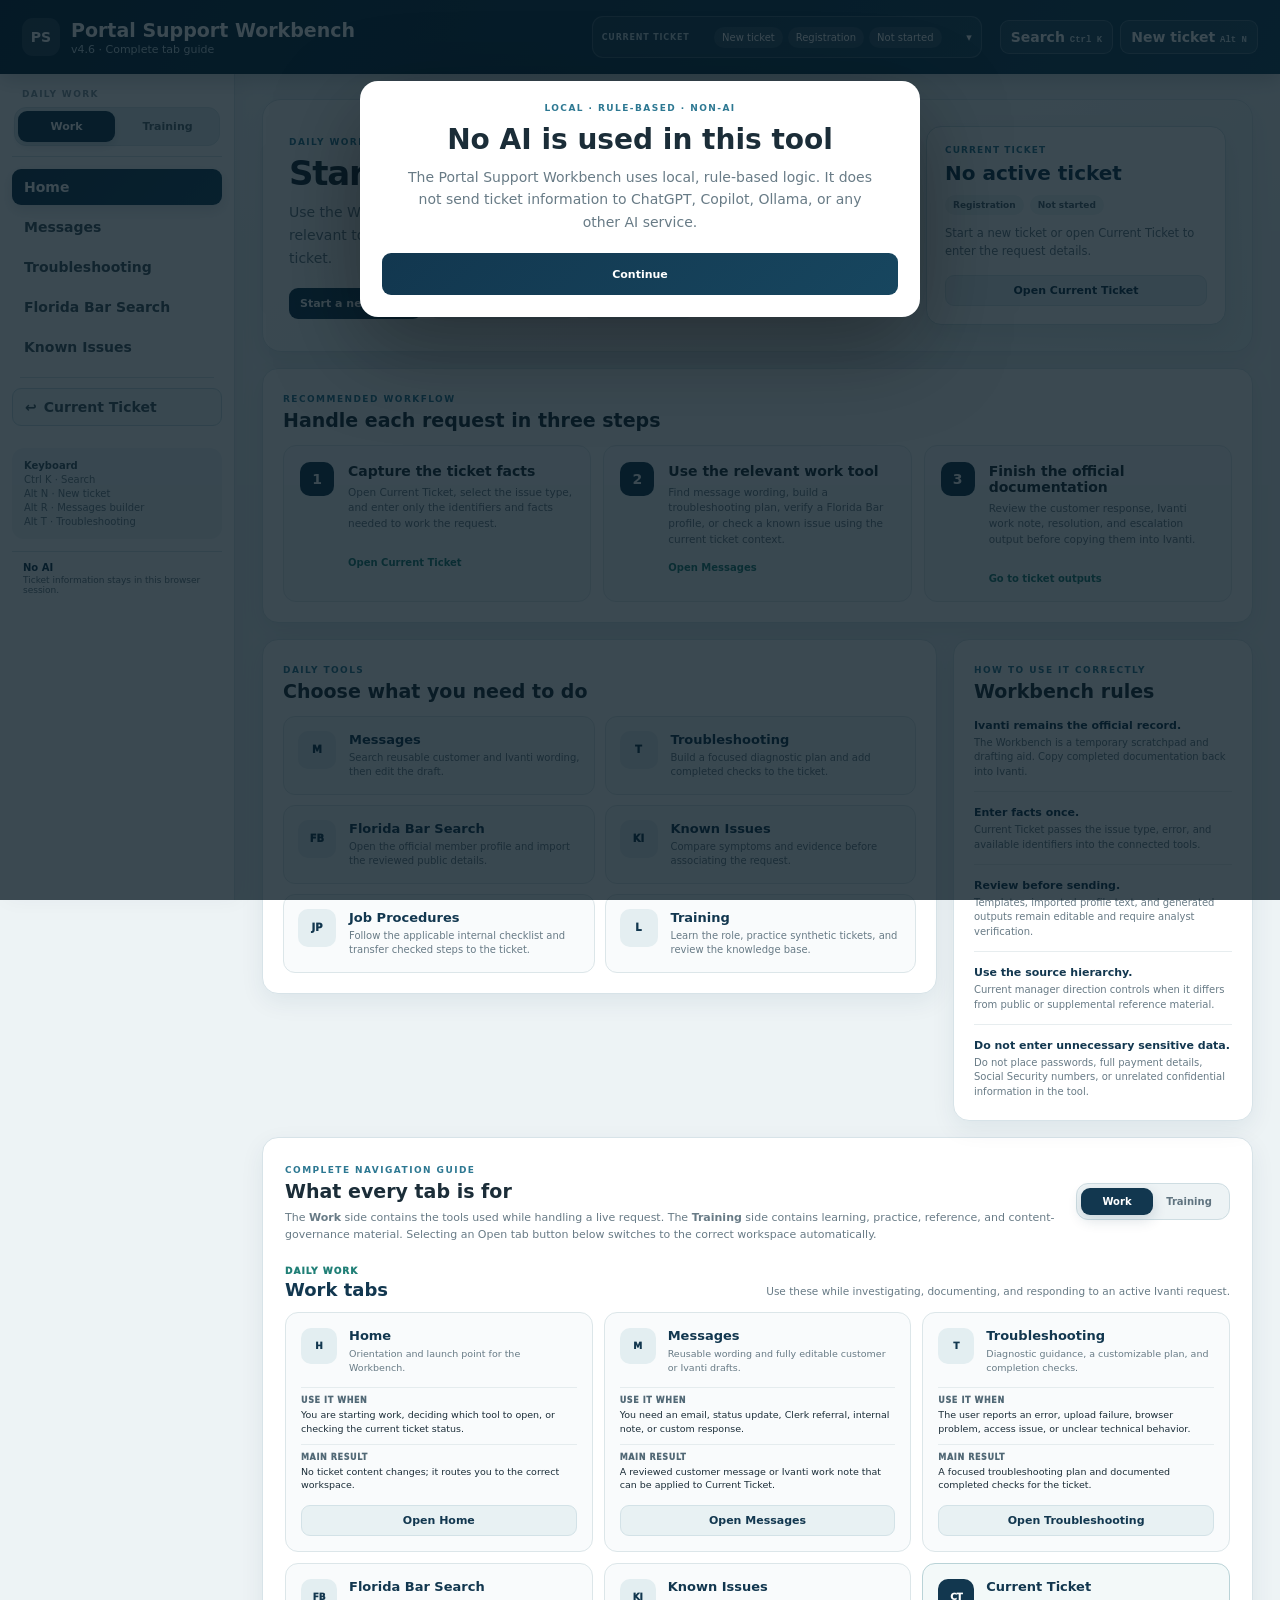
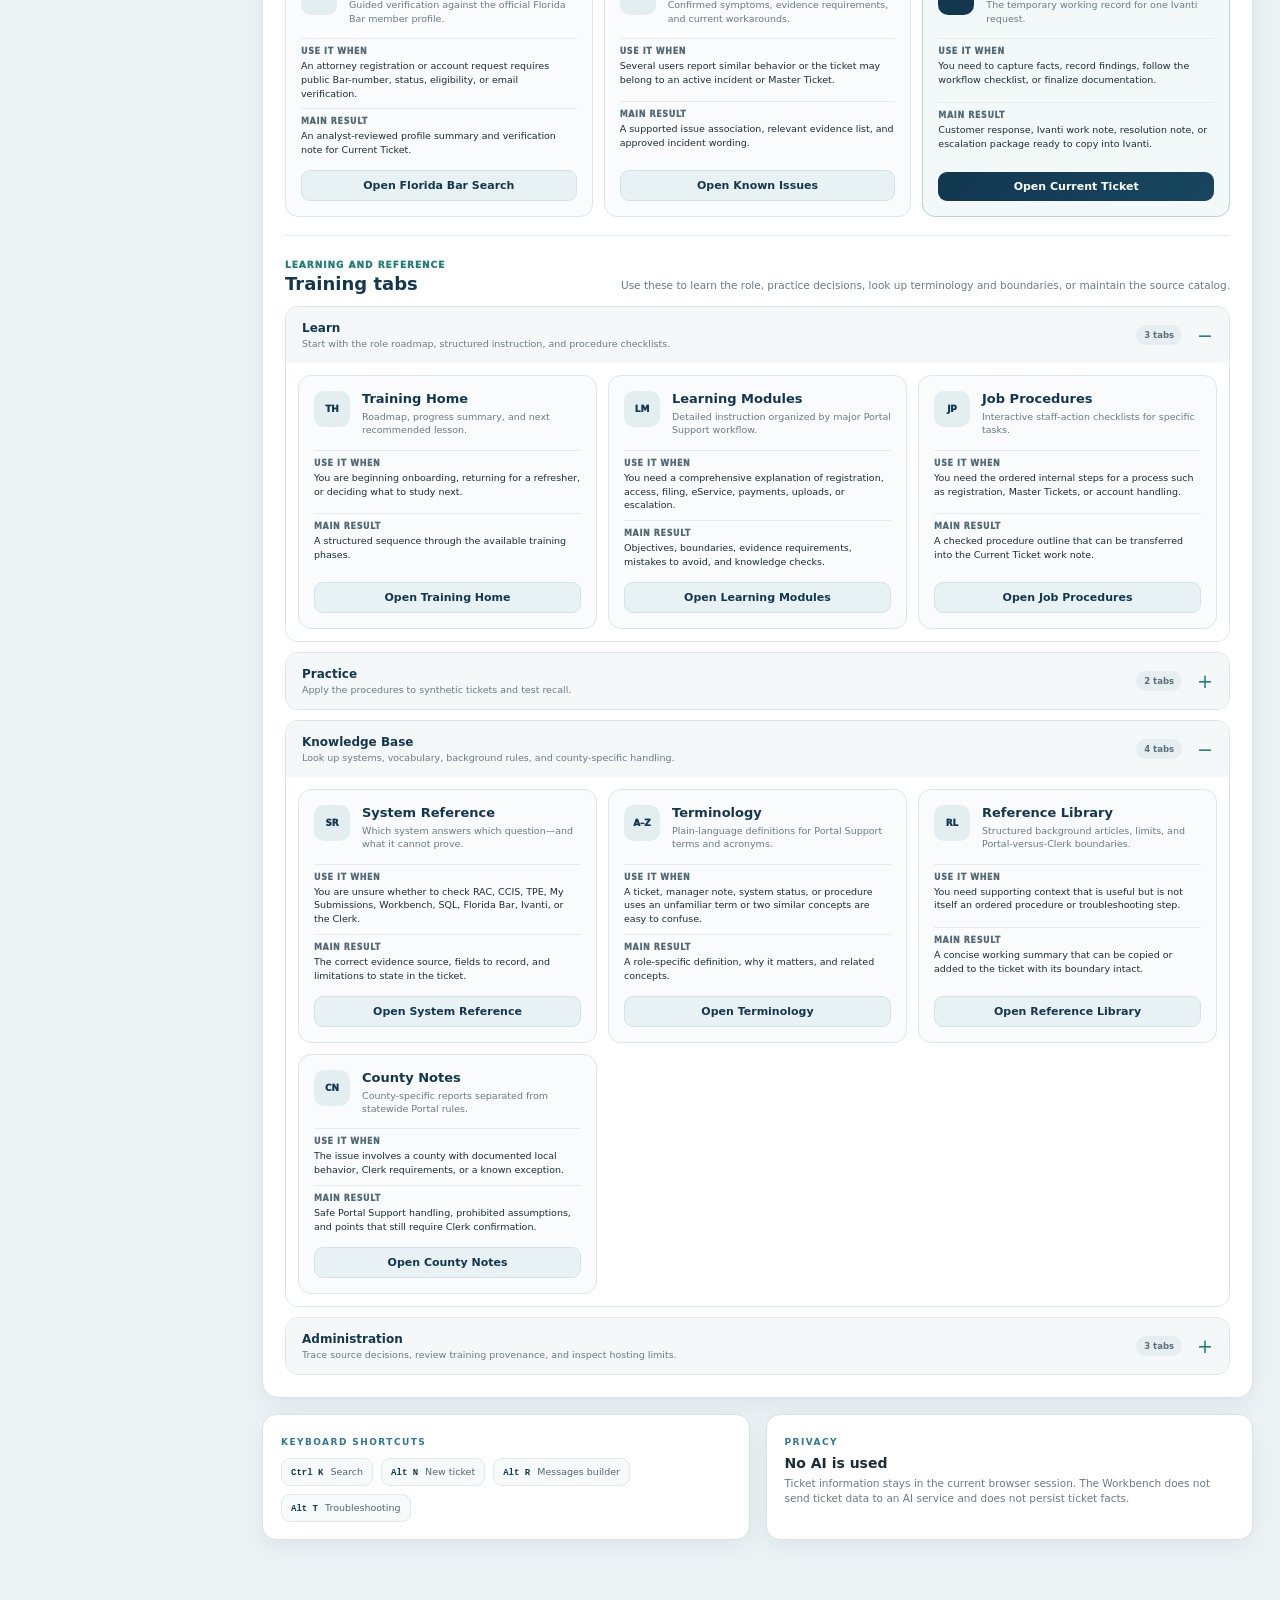
==== commit 17f45e4d: "1" ====
--- a/index.html
+++ b/index.html
@@ -5,8 +5,8 @@
 <meta name="viewport" content="width=device-width,initial-scale=1">
 <meta name="robots" content="noindex,nofollow,noarchive">
 <meta name="referrer" content="no-referrer">
-<title>Portal Support Workbench v4.4</title>
-<link rel="stylesheet" href="styles-v4.4.css">
+<title>Portal Support Workbench v4.6</title>
+<link rel="stylesheet" href="styles-v4.6.css">
 </head>
 <body>
 <div id="securityGate" class="overlay" role="dialog" aria-modal="true" aria-labelledby="noAiTitle">
@@ -18,7 +18,7 @@
   </div>
 </div>
 <header class="topbar">
-  <div class="brand"><div class="brandmark">PS</div><div><h1>Portal Support Workbench</h1><p>v4.4 · Header ticket summary</p></div></div>
+  <div class="brand"><div class="brandmark">PS</div><div><h1>Portal Support Workbench</h1><p>v4.6 · Complete tab guide</p></div></div>
   <div id="headerTicketMenu" class="header-ticket-menu">
     <button id="headerTicketToggle" class="header-ticket-toggle" type="button" aria-expanded="false" aria-controls="headerTicketPanel">
       <span class="header-ticket-label">Current ticket</span>
@@ -44,12 +44,13 @@
     <div class="mode"><button class="active" data-mode="work">Work</button><button data-mode="training">Training</button></div>
   </div>
   <nav id="workNav">
+    <button class="active" data-page="home">Home</button>
     <button data-page="replies">Messages</button>
     <button data-page="troubleshoot">Troubleshooting</button>
     <button data-page="bar">Florida Bar Search</button>
     <button data-page="known">Known Issues</button>
     <div class="nav-divider" aria-hidden="true"></div>
-    <button class="active current-ticket-nav" data-page="work">Current Ticket</button>
+    <button class="current-ticket-nav" data-page="work">Current Ticket</button>
   </nav>
   <nav id="trainingNav" hidden>
     <details class="nav-group" data-nav-group="learn" open><summary>Learn</summary><button data-page="traininghome">Training Home</button><button data-page="registration">Learning Modules</button><button data-page="instructions">Job Procedures</button></details>
@@ -61,7 +62,120 @@
   <div class="sidebar-privacy"><strong>No AI</strong><span>Ticket information stays in this browser session.</span></div>
 </aside>
 <main>
-<section id="page-work" class="page active">
+<section id="page-home" class="page active">
+  <div class="home-hero">
+    <div class="home-hero-copy">
+      <span class="eyebrow">Daily work dashboard</span>
+      <h2>Start here</h2>
+      <p>Use the Workbench as a temporary companion to Ivanti: enter one ticket, use the relevant tools, then copy the finished response and documentation back into the official ticket.</p>
+      <div class="home-hero-actions">
+        <button id="homeNewTicket" class="primary">Start a new ticket</button>
+        <button id="homeOpenTicket" class="secondary">Open current ticket</button>
+        <button id="homeOpenTraining" class="secondary">Open training</button>
+      </div>
+    </div>
+    <aside class="home-ticket-card" aria-label="Current ticket status">
+      <span class="home-card-label">Current ticket</span>
+      <strong id="homeTicketIncident">No active ticket</strong>
+      <div class="home-ticket-meta"><span id="homeTicketWorkflow">Registration</span><span id="homeTicketRemaining">Not started</span></div>
+      <p id="homeTicketDescription">Start a new ticket or open Current Ticket to enter the request details.</p>
+      <button id="homeContinueTicket" class="secondary full">Open Current Ticket</button>
+    </aside>
+  </div>
+
+  <section class="home-section" aria-labelledby="homeWorkflowTitle">
+    <div class="home-section-head"><div><span class="eyebrow">Recommended workflow</span><h3 id="homeWorkflowTitle">Handle each request in three steps</h3></div></div>
+    <div class="home-step-grid">
+      <article class="home-step-card"><span class="home-step-number">1</span><div><h4>Capture the ticket facts</h4><p>Open Current Ticket, select the issue type, and enter only the identifiers and facts needed to work the request.</p><button data-home-page="work" class="text-action">Open Current Ticket</button></div></article>
+      <article class="home-step-card"><span class="home-step-number">2</span><div><h4>Use the relevant work tool</h4><p>Find message wording, build a troubleshooting plan, verify a Florida Bar profile, or check a known issue using the current ticket context.</p><button data-home-page="replies" class="text-action">Open Messages</button></div></article>
+      <article class="home-step-card"><span class="home-step-number">3</span><div><h4>Finish the official documentation</h4><p>Review the customer response, Ivanti work note, resolution, and escalation output before copying them into Ivanti.</p><button data-home-page="work" data-home-output="true" class="text-action">Go to ticket outputs</button></div></article>
+    </div>
+  </section>
+
+  <div class="home-main-grid">
+    <section class="home-section home-tools-section" aria-labelledby="homeToolsTitle">
+      <div class="home-section-head"><div><span class="eyebrow">Daily tools</span><h3 id="homeToolsTitle">Choose what you need to do</h3></div></div>
+      <div class="home-tool-grid">
+        <button class="home-tool-card" data-home-page="replies"><span class="home-tool-icon" aria-hidden="true">M</span><span><strong>Messages</strong><small>Search reusable customer and Ivanti wording, then edit the draft.</small></span></button>
+        <button class="home-tool-card" data-home-page="troubleshoot"><span class="home-tool-icon" aria-hidden="true">T</span><span><strong>Troubleshooting</strong><small>Build a focused diagnostic plan and add completed checks to the ticket.</small></span></button>
+        <button class="home-tool-card" data-home-page="bar"><span class="home-tool-icon" aria-hidden="true">FB</span><span><strong>Florida Bar Search</strong><small>Open the official member profile and import the reviewed public details.</small></span></button>
+        <button class="home-tool-card" data-home-page="known"><span class="home-tool-icon" aria-hidden="true">KI</span><span><strong>Known Issues</strong><small>Compare symptoms and evidence before associating the request.</small></span></button>
+        <button class="home-tool-card" data-home-training-page="instructions"><span class="home-tool-icon" aria-hidden="true">JP</span><span><strong>Job Procedures</strong><small>Follow the applicable internal checklist and transfer checked steps to the ticket.</small></span></button>
+        <button class="home-tool-card" data-home-training-page="traininghome"><span class="home-tool-icon" aria-hidden="true">L</span><span><strong>Training</strong><small>Learn the role, practice synthetic tickets, and review the knowledge base.</small></span></button>
+      </div>
+    </section>
+
+    <aside class="home-section home-guide-section" aria-labelledby="homeGuideTitle">
+      <div class="home-section-head"><div><span class="eyebrow">How to use it correctly</span><h3 id="homeGuideTitle">Workbench rules</h3></div></div>
+      <div class="home-guide-list">
+        <div><strong>Ivanti remains the official record.</strong><p>The Workbench is a temporary scratchpad and drafting aid. Copy completed documentation back into Ivanti.</p></div>
+        <div><strong>Enter facts once.</strong><p>Current Ticket passes the issue type, error, and available identifiers into the connected tools.</p></div>
+        <div><strong>Review before sending.</strong><p>Templates, imported profile text, and generated outputs remain editable and require analyst verification.</p></div>
+        <div><strong>Use the source hierarchy.</strong><p>Current manager direction controls when it differs from public or supplemental reference material.</p></div>
+        <div><strong>Do not enter unnecessary sensitive data.</strong><p>Do not place passwords, full payment details, Social Security numbers, or unrelated confidential information in the tool.</p></div>
+      </div>
+    </aside>
+  </div>
+
+
+
+  <section class="home-section home-tab-guide" aria-labelledby="homeTabsTitle">
+    <div class="home-section-head tab-guide-heading">
+      <div>
+        <span class="eyebrow">Complete navigation guide</span>
+        <h3 id="homeTabsTitle">What every tab is for</h3>
+        <p>The <strong>Work</strong> side contains the tools used while handling a live request. The <strong>Training</strong> side contains learning, practice, reference, and content-governance material. Selecting an Open tab button below switches to the correct workspace automatically.</p>
+      </div>
+      <div class="tab-guide-toggle-example" aria-label="Workspace toggle explanation"><span class="active">Work</span><span>Training</span></div>
+    </div>
+
+    <section class="tab-guide-work" aria-labelledby="workTabsTitle">
+      <div class="tab-guide-group-head"><div><span class="tab-guide-kicker">Daily work</span><h4 id="workTabsTitle">Work tabs</h4></div><p>Use these while investigating, documenting, and responding to an active Ivanti request.</p></div>
+      <div class="tab-guide-grid work-tab-grid">
+        <article class="tab-guide-card"><div class="tab-guide-card-head"><span class="tab-guide-icon">H</span><div><h5>Home</h5><p>Orientation and launch point for the Workbench.</p></div></div><dl><div><dt>Use it when</dt><dd>You are starting work, deciding which tool to open, or checking the current ticket status.</dd></div><div><dt>Main result</dt><dd>No ticket content changes; it routes you to the correct workspace.</dd></div></dl><button class="secondary full" data-home-page="home">Open Home</button></article>
+        <article class="tab-guide-card"><div class="tab-guide-card-head"><span class="tab-guide-icon">M</span><div><h5>Messages</h5><p>Reusable wording and fully editable customer or Ivanti drafts.</p></div></div><dl><div><dt>Use it when</dt><dd>You need an email, status update, Clerk referral, internal note, or custom response.</dd></div><div><dt>Main result</dt><dd>A reviewed customer message or Ivanti work note that can be applied to Current Ticket.</dd></div></dl><button class="secondary full" data-home-page="replies">Open Messages</button></article>
+        <article class="tab-guide-card"><div class="tab-guide-card-head"><span class="tab-guide-icon">T</span><div><h5>Troubleshooting</h5><p>Diagnostic guidance, a customizable plan, and completion checks.</p></div></div><dl><div><dt>Use it when</dt><dd>The user reports an error, upload failure, browser problem, access issue, or unclear technical behavior.</dd></div><div><dt>Main result</dt><dd>A focused troubleshooting plan and documented completed checks for the ticket.</dd></div></dl><button class="secondary full" data-home-page="troubleshoot">Open Troubleshooting</button></article>
+        <article class="tab-guide-card"><div class="tab-guide-card-head"><span class="tab-guide-icon">FB</span><div><h5>Florida Bar Search</h5><p>Guided verification against the official Florida Bar member profile.</p></div></div><dl><div><dt>Use it when</dt><dd>An attorney registration or account request requires public Bar-number, status, eligibility, or email verification.</dd></div><div><dt>Main result</dt><dd>An analyst-reviewed profile summary and verification note for Current Ticket.</dd></div></dl><button class="secondary full" data-home-page="bar">Open Florida Bar Search</button></article>
+        <article class="tab-guide-card"><div class="tab-guide-card-head"><span class="tab-guide-icon">KI</span><div><h5>Known Issues</h5><p>Confirmed symptoms, evidence requirements, and current workarounds.</p></div></div><dl><div><dt>Use it when</dt><dd>Several users report similar behavior or the ticket may belong to an active incident or Master Ticket.</dd></div><div><dt>Main result</dt><dd>A supported issue association, relevant evidence list, and approved incident wording.</dd></div></dl><button class="secondary full" data-home-page="known">Open Known Issues</button></article>
+        <article class="tab-guide-card current-ticket-guide"><div class="tab-guide-card-head"><span class="tab-guide-icon">CT</span><div><h5>Current Ticket</h5><p>The temporary working record for one Ivanti request.</p></div></div><dl><div><dt>Use it when</dt><dd>You need to capture facts, record findings, follow the workflow checklist, or finalize documentation.</dd></div><div><dt>Main result</dt><dd>Customer response, Ivanti work note, resolution note, or escalation package ready to copy into Ivanti.</dd></div></dl><button class="primary full" data-home-page="work">Open Current Ticket</button></article>
+      </div>
+    </section>
+
+    <section class="tab-guide-training" aria-labelledby="trainingTabsTitle">
+      <div class="tab-guide-group-head"><div><span class="tab-guide-kicker">Learning and reference</span><h4 id="trainingTabsTitle">Training tabs</h4></div><p>Use these to learn the role, practice decisions, look up terminology and boundaries, or maintain the source catalog.</p></div>
+
+      <details class="tab-guide-cluster" open><summary><span><strong>Learn</strong><small>Start with the role roadmap, structured instruction, and procedure checklists.</small></span><span class="cluster-count">3 tabs</span></summary><div class="tab-guide-grid">
+        <article class="tab-guide-card"><div class="tab-guide-card-head"><span class="tab-guide-icon">TH</span><div><h5>Training Home</h5><p>Roadmap, progress summary, and next recommended lesson.</p></div></div><dl><div><dt>Use it when</dt><dd>You are beginning onboarding, returning for a refresher, or deciding what to study next.</dd></div><div><dt>Main result</dt><dd>A structured sequence through the available training phases.</dd></div></dl><button class="secondary full" data-home-training-page="traininghome">Open Training Home</button></article>
+        <article class="tab-guide-card"><div class="tab-guide-card-head"><span class="tab-guide-icon">LM</span><div><h5>Learning Modules</h5><p>Detailed instruction organized by major Portal Support workflow.</p></div></div><dl><div><dt>Use it when</dt><dd>You need a comprehensive explanation of registration, access, filing, eService, payments, uploads, or escalation.</dd></div><div><dt>Main result</dt><dd>Objectives, boundaries, evidence requirements, mistakes to avoid, and knowledge checks.</dd></div></dl><button class="secondary full" data-home-training-page="registration">Open Learning Modules</button></article>
+        <article class="tab-guide-card"><div class="tab-guide-card-head"><span class="tab-guide-icon">JP</span><div><h5>Job Procedures</h5><p>Interactive staff-action checklists for specific tasks.</p></div></div><dl><div><dt>Use it when</dt><dd>You need the ordered internal steps for a process such as registration, Master Tickets, or account handling.</dd></div><div><dt>Main result</dt><dd>A checked procedure outline that can be transferred into the Current Ticket work note.</dd></div></dl><button class="secondary full" data-home-training-page="instructions">Open Job Procedures</button></article>
+      </div></details>
+
+      <details class="tab-guide-cluster"><summary><span><strong>Practice</strong><small>Apply the procedures to synthetic tickets and test recall.</small></span><span class="cluster-count">2 tabs</span></summary><div class="tab-guide-grid">
+        <article class="tab-guide-card"><div class="tab-guide-card-head"><span class="tab-guide-icon">PL</span><div><h5>Practice Lab</h5><p>Scenario-based decisions using fictional support tickets.</p></div></div><dl><div><dt>Use it when</dt><dd>You want to practice issue classification, evidence gathering, ownership boundaries, and escalation decisions.</dd></div><div><dt>Main result</dt><dd>Immediate grading, explanations, coaching points, and model work-note structures.</dd></div></dl><button class="secondary full" data-home-training-page="scenarios">Open Practice Lab</button></article>
+        <article class="tab-guide-card"><div class="tab-guide-card-head"><span class="tab-guide-icon">KC</span><div><h5>Knowledge Check</h5><p>Module-filtered or full-role assessment questions.</p></div></div><dl><div><dt>Use it when</dt><dd>You want to identify weak areas after studying or verify retention before handling live work.</dd></div><div><dt>Main result</dt><dd>A session score with explanations for each visible question.</dd></div></dl><button class="secondary full" data-home-training-page="quiz">Open Knowledge Check</button></article>
+      </div></details>
+
+      <details class="tab-guide-cluster" open><summary><span><strong>Knowledge Base</strong><small>Look up systems, vocabulary, background rules, and county-specific handling.</small></span><span class="cluster-count">4 tabs</span></summary><div class="tab-guide-grid">
+        <article class="tab-guide-card"><div class="tab-guide-card-head"><span class="tab-guide-icon">SR</span><div><h5>System Reference</h5><p>Which system answers which question—and what it cannot prove.</p></div></div><dl><div><dt>Use it when</dt><dd>You are unsure whether to check RAC, CCIS, TPE, My Submissions, Workbench, SQL, Florida Bar, Ivanti, or the Clerk.</dd></div><div><dt>Main result</dt><dd>The correct evidence source, fields to record, and limitations to state in the ticket.</dd></div></dl><button class="secondary full" data-home-training-page="systems">Open System Reference</button></article>
+        <article class="tab-guide-card"><div class="tab-guide-card-head"><span class="tab-guide-icon">A–Z</span><div><h5>Terminology</h5><p>Plain-language definitions for Portal Support terms and acronyms.</p></div></div><dl><div><dt>Use it when</dt><dd>A ticket, manager note, system status, or procedure uses an unfamiliar term or two similar concepts are easy to confuse.</dd></div><div><dt>Main result</dt><dd>A role-specific definition, why it matters, and related concepts.</dd></div></dl><button class="secondary full" data-home-training-page="terms">Open Terminology</button></article>
+        <article class="tab-guide-card"><div class="tab-guide-card-head"><span class="tab-guide-icon">RL</span><div><h5>Reference Library</h5><p>Structured background articles, limits, and Portal-versus-Clerk boundaries.</p></div></div><dl><div><dt>Use it when</dt><dd>You need supporting context that is useful but is not itself an ordered procedure or troubleshooting step.</dd></div><div><dt>Main result</dt><dd>A concise working summary that can be copied or added to the ticket with its boundary intact.</dd></div></dl><button class="secondary full" data-home-training-page="reference">Open Reference Library</button></article>
+        <article class="tab-guide-card"><div class="tab-guide-card-head"><span class="tab-guide-icon">CN</span><div><h5>County Notes</h5><p>County-specific reports separated from statewide Portal rules.</p></div></div><dl><div><dt>Use it when</dt><dd>The issue involves a county with documented local behavior, Clerk requirements, or a known exception.</dd></div><div><dt>Main result</dt><dd>Safe Portal Support handling, prohibited assumptions, and points that still require Clerk confirmation.</dd></div></dl><button class="secondary full" data-home-training-page="county">Open County Notes</button></article>
+      </div></details>
+
+      <details class="tab-guide-cluster"><summary><span><strong>Administration</strong><small>Trace source decisions, review training provenance, and inspect hosting limits.</small></span><span class="cluster-count">3 tabs</span></summary><div class="tab-guide-grid">
+        <article class="tab-guide-card"><div class="tab-guide-card-head"><span class="tab-guide-icon">CA</span><div><h5>Content Audit</h5><p>Item-by-item classification and source traceability.</p></div></div><dl><div><dt>Use it when</dt><dd>You need to understand why wording was moved, merged, excluded, or flagged for review.</dd></div><div><dt>Main result</dt><dd>The original source text, current classification, active/excluded status, and audit reason.</dd></div></dl><button class="secondary full" data-home-training-page="audit">Open Content Audit</button></article>
+        <article class="tab-guide-card"><div class="tab-guide-card-head"><span class="tab-guide-icon">TS</span><div><h5>Training Sources</h5><p>Source hierarchy, exclusions, and areas requiring current confirmation.</p></div></div><dl><div><dt>Use it when</dt><dd>You need to know what supports the training or whether a point was deliberately not converted into an active rule.</dd></div><div><dt>Main result</dt><dd>A transparent map of primary materials and unresolved or changeable content.</dd></div></dl><button class="secondary full" data-home-training-page="supplemental">Open Training Sources</button></article>
+        <article class="tab-guide-card"><div class="tab-guide-card-head"><span class="tab-guide-icon">HS</span><div><h5>Hosting &amp; Security</h5><p>Technical boundaries of the static GitHub Pages edition.</p></div></div><dl><div><dt>Use it when</dt><dd>You need to confirm what the site stores, what external actions it performs, or whether AI, telemetry, or APIs are involved.</dd></div><div><dt>Main result</dt><dd>A concise statement of the Workbench’s local, non-AI, session-only operating model.</dd></div></dl><button class="secondary full" data-home-training-page="about">Open Hosting &amp; Security</button></article>
+      </div></details>
+    </section>
+  </section>
+
+  <div class="home-footer-grid">
+    <section class="home-mini-panel"><span class="eyebrow">Keyboard shortcuts</span><div class="home-shortcuts"><span><kbd>Ctrl K</kbd> Search</span><span><kbd>Alt N</kbd> New ticket</span><span><kbd>Alt R</kbd> Messages builder</span><span><kbd>Alt T</kbd> Troubleshooting</span></div></section>
+    <section class="home-mini-panel"><span class="eyebrow">Privacy</span><h4>No AI is used</h4><p>Ticket information stays in the current browser session. The Workbench does not send ticket data to an AI service and does not persist ticket facts.</p></section>
+  </div>
+</section>
+<section id="page-work" class="page">
   <div class="work-head compact-head">
     <div><span class="eyebrow">Temporary workspace for one Ivanti request</span><h2 id="ticketTitle">Current ticket</h2><p id="workPurpose"></p></div>
     <div class="head-actions"><label class="workflow-selector">Issue type<select id="workflowSelect"></select></label><button id="clearTicket" class="danger">Clear current ticket</button></div>
@@ -253,5 +367,5 @@
 </div>
 <div id="searchOverlay" class="search-overlay hidden"><div class="search-dialog"><div class="panelhead"><h3>Search the Workbench</h3><button id="closeSearch" class="secondary">Close</button></div><input id="globalQuery" placeholder="Search workflows, troubleshooting, quick messages, job procedures, references, county notes, known issues, and terms"><div id="globalResults"></div></div></div>
 <div id="toast" class="toast" role="status" aria-live="polite"></div>
-<script src="data-v4.4.js"></script><script src="app-v4.4.js"></script>
+<script src="data-v4.6.js"></script><script src="app-v4.6.js"></script>
 </body></html>
--- a/styles-v4.6.css
+++ b/styles-v4.6.css
@@ -0,0 +1,282 @@
+*{box-sizing:border-box}:root{--navy:#12374f;--navy2:#0a283b;--teal:#207f76;--blue:#2d7892;--bg:#edf3f5;--card:#fff;--line:#d7e3e8;--line2:#c4d4dc;--text:#1b2d38;--muted:#687b86;--danger:#a4374b;--warn:#526772;--ok:#176b4b;--soft:#f6f9fa;--shadow:0 8px 24px rgba(18,55,79,.07)}html{background:var(--bg);scroll-behavior:smooth}body{margin:0;background:linear-gradient(180deg,#f4f8f9 0,#edf3f5 240px);color:var(--text);font-family:"Segoe UI Variable","Aptos","Segoe UI",system-ui,sans-serif;font-size:14px}button,input,select,textarea{font:inherit}button{cursor:pointer}button:focus-visible,input:focus-visible,select:focus-visible,textarea:focus-visible{outline:3px solid rgba(32,127,118,.22);outline-offset:2px}.hidden,[hidden]{display:none!important}.topbar{position:sticky;top:0;z-index:80;height:74px;padding:0 22px;display:grid;grid-template-columns:minmax(300px,1fr) auto minmax(330px,1fr);align-items:center;gap:18px;background:linear-gradient(118deg,var(--navy2),#15445d);color:#fff;box-shadow:0 5px 20px rgba(8,30,45,.2)}.brand{display:flex;align-items:center;gap:11px}.brandmark{width:38px;height:38px;border-radius:11px;display:grid;place-items:center;background:rgba(255,255,255,.13);font-weight:900}.brand h1{margin:0;font-size:19px}.brand p{margin:2px 0 0;color:#bcd0da;font-size:11px}.ticket-strip{display:flex;gap:6px}.ticket-strip span{padding:6px 9px;border-radius:999px;background:rgba(255,255,255,.09);font-size:10px}.top-actions{display:flex;justify-content:flex-end;align-items:center;gap:7px}.top-actions>button,.mode button{border:1px solid rgba(255,255,255,.2);background:rgba(255,255,255,.08);color:#fff;padding:8px 10px;border-radius:9px;font-weight:700}.mode{display:flex;gap:3px;padding:3px;border-radius:10px;background:rgba(0,0,0,.12)}.mode button{border:0;padding:6px 9px}.mode button.active{background:#fff;color:var(--navy)}kbd{font-size:9px;color:#d4e3e9}.shell{display:grid;grid-template-columns:235px minmax(0,1fr);min-height:calc(100vh - 74px)}.sidebar{position:sticky;top:74px;height:calc(100vh - 74px);overflow:auto;padding:15px 12px 24px;background:rgba(255,255,255,.96);border-right:1px solid var(--line);box-shadow:5px 0 20px rgba(18,55,79,.04)}.navlabel{display:block;margin:8px 11px 6px;color:#8798a1;font-size:9px;font-weight:900;text-transform:uppercase;letter-spacing:.15em}.sidebar nav button{width:100%;border:0;text-align:left;margin:2px 0;padding:10px 12px;border-radius:9px;background:transparent;color:#425660;font-weight:700}.sidebar nav button:hover{background:#edf4f6;color:var(--navy)}.sidebar nav button.active{background:linear-gradient(135deg,var(--navy),#17465f);color:#fff;box-shadow:0 5px 14px rgba(18,55,79,.15)}.shortcut{display:grid;gap:3px;margin-top:20px;padding:12px;border-radius:12px;background:#f1f6f8;color:#6b7e88;font-size:10px}.shortcut strong{color:#3d5663}.page{display:none}.page.active{display:block}main{padding:25px 27px 64px;max-width:1720px}.pagehead,.work-head{display:flex;justify-content:space-between;align-items:flex-start;gap:20px;margin-bottom:16px;padding:20px 22px;border:1px solid var(--line);border-radius:17px;background:linear-gradient(135deg,#fff,#f4f8f9);box-shadow:var(--shadow)}h1,h2,h3,h4,p{margin-top:0}.pagehead h2,.work-head h2{margin:3px 0 5px;font-size:25px;letter-spacing:-.025em}.pagehead p,.work-head p{margin:0;color:var(--muted)}.eyebrow{font-size:9px;font-weight:900;text-transform:uppercase;letter-spacing:.16em;color:var(--blue)}.head-actions{display:flex;gap:8px;align-items:flex-end}.workflow-selector{min-width:280px}.work-layout{display:grid;grid-template-columns:minmax(0,1fr) 310px;gap:18px;align-items:start}.work-section,.panel,.rail-card,.item-card,.system-card,.term-card,.procedure,.scenario-card{border:1px solid var(--line);border-radius:15px;background:#fff;box-shadow:var(--shadow)}.work-section{padding:18px;margin-bottom:16px}.section-heading{display:grid;grid-template-columns:36px minmax(0,1fr) auto;gap:11px;align-items:start;margin-bottom:15px}.section-number{width:32px;height:32px;display:grid;place-items:center;border-radius:10px;background:var(--navy);color:#fff;font-weight:900}.section-heading h3{margin:1px 0 3px;font-size:17px}.section-heading p{margin:0;color:var(--muted);font-size:12px}.section-status{padding:5px 8px;border-radius:999px;background:#eef3f5;color:#61737d;font-size:10px;font-weight:800}.section-status.complete{background:#e8f5ee;color:var(--ok)}.next-action{margin-bottom:15px;padding:15px 18px;border:1px solid #b7d8d1;border-left:5px solid var(--teal);border-radius:13px;background:linear-gradient(135deg,#eef9f6,#fff);box-shadow:var(--shadow)}.next-action strong{display:block;margin-bottom:4px;color:var(--teal);font-size:10px;text-transform:uppercase;letter-spacing:.1em}.next-action h3{margin:0 0 4px;font-size:16px}.next-action p{margin:0;color:var(--muted)}.field-grid,.question-grid,.closeout-grid{display:grid;grid-template-columns:repeat(2,minmax(0,1fr));gap:12px}.field-grid .full,.closeout-grid .full{grid-column:1/-1}label,.field-label{display:block;color:#465d68;font-size:11.5px;font-weight:700}input,select,textarea{width:100%;margin-top:6px;padding:10px 11px;border:1px solid var(--line2);border-radius:9px;background:#fff;color:var(--text)}textarea{min-height:92px;resize:vertical;line-height:1.5}input:focus,select:focus,textarea:focus{border-color:#5caaa2;box-shadow:0 0 0 3px rgba(32,127,118,.1)}.required{color:var(--danger);margin-left:3px}.question-card{padding:12px;border:1px solid var(--line);border-radius:11px;background:var(--soft)}.system-evidence-grid{display:grid;grid-template-columns:repeat(2,minmax(0,1fr));gap:12px}.evidence-card{padding:14px;border:1px solid var(--line);border-radius:12px;background:#fafcfc}.evidence-card.required-card{border-top:4px solid var(--blue)}.evidence-head{display:flex;justify-content:space-between;gap:10px;align-items:center;margin-bottom:10px}.evidence-head h4{margin:0}.core{display:inline-block;margin-left:6px;padding:2px 6px;border-radius:999px;background:#fae7eb;color:var(--danger);font-size:8px;font-weight:900}.check-toolbar{display:grid;grid-template-columns:minmax(220px,1fr) auto auto;gap:10px;align-items:center;margin-bottom:12px}.segmented{display:flex;gap:3px;padding:3px;border:1px solid var(--line);border-radius:999px;background:#f0f5f6}.segmented button{border:0;border-radius:999px;padding:6px 9px;background:transparent;color:#58707b;font-size:10px;font-weight:800}.segmented button.active{background:var(--navy);color:#fff}.checkline{display:flex;gap:7px;align-items:flex-start}.checkline input{width:16px;margin:1px 0 0}.checkline.compact{white-space:nowrap;font-size:10px}.stats{display:grid;grid-template-columns:repeat(3,1fr);gap:8px;margin-bottom:12px}.stats div{padding:8px;border:1px solid var(--line);border-radius:10px;background:#f7fafb;text-align:center}.stats strong{display:block;font-size:18px}.stats span{font-size:9px;color:var(--muted);text-transform:uppercase}.action-row{display:grid;grid-template-columns:22px minmax(0,1fr) 112px 48px;gap:9px;align-items:start;padding:10px;border:1px solid #e0e8ec;border-radius:10px;background:#fff;margin-bottom:7px}.action-row.done{background:#eef8f3;border-color:#b7d9c8}.action-row.na-row{background:#f2f4f5;opacity:.72}.action-row.hidden-row{display:none}.action-copy{font-size:12.5px;line-height:1.45}.action-copy small{display:block;margin-top:4px;color:var(--muted)}.action-row select{margin:0;padding:6px;font-size:10px}.na-button{border:1px solid var(--line2);border-radius:7px;background:#fff;color:#5b6e78;padding:6px;font-size:9px;font-weight:800}.na-button.active{background:#dfe5e8}.action-note{grid-column:2/5;min-height:58px;margin:0}.output-toolbar{display:flex;justify-content:space-between;gap:10px;align-items:center;margin-top:15px}.output-tabs{display:flex;gap:5px;flex-wrap:wrap}.output-tabs button{border:1px solid var(--line);border-radius:999px;background:#fff;color:#48616d;padding:7px 10px;font-size:10px;font-weight:800}.output-tabs button.active{background:var(--navy);color:#fff;border-color:var(--navy)}.output-panel{display:none;margin-top:10px}.output-panel.active{display:block}.output-panel textarea{min-height:320px;background:#fbfcfd}.output-head{display:flex;justify-content:space-between;align-items:center;margin-bottom:5px}.stale{color:var(--warn);font-size:10px;margin-right:8px}.response-actions,.stack-actions{display:flex;gap:8px;flex-wrap:wrap;margin-top:10px}.review-check{grid-column:1/-1;padding:11px;border:1px solid var(--line);border-radius:10px;background:#f7fafb}.work-rail{position:sticky;top:92px}.rail-card{padding:14px;margin-bottom:12px}.rail-card h3{font-size:14px;margin-bottom:9px}.rail-card p{font-size:11.5px;line-height:1.5;color:var(--muted)}.required-item{padding:7px 0;border-bottom:1px solid #edf1f3;font-size:11px}.snapshot-row{display:flex;justify-content:space-between;gap:10px;padding:5px 0;border-bottom:1px solid #edf1f3;font-size:11px}.snapshot-row span:first-child{color:var(--muted)}.tool-link{width:100%;margin:4px 0;border:1px solid var(--line);border-radius:9px;background:#f7fafb;color:var(--navy);padding:9px;text-align:left;font-weight:750}.toolbar{display:flex;gap:9px;align-items:center;flex-wrap:wrap;margin:14px 0}.toolbar>input{flex:1;min-width:250px}.toolbar select{width:auto;min-width:190px}.toolbar input,.toolbar select{margin:0}.toolbar.simple{align-items:flex-start}.count{margin-left:auto;padding:6px 9px;border-radius:999px;background:var(--navy);color:#fff;font-size:10px}.split{display:grid;grid-template-columns:minmax(0,2fr) minmax(320px,1fr);gap:18px;align-items:start}.cards{display:grid;grid-template-columns:repeat(2,minmax(0,1fr));gap:12px}.item-card{display:flex;flex-direction:column;padding:14px}.item-card h3{font-size:14px;margin:0}.item-meta{margin:5px 0;color:var(--muted);font-size:9.5px}.source-text{white-space:pre-wrap;max-height:250px;overflow:auto;padding:11px;border:1px solid #e0e8eb;border-radius:9px;background:#f8fafb;font-size:12px;line-height:1.5}.item-actions{display:flex;gap:6px;margin-top:auto;padding-top:10px}.sticky{position:sticky;top:92px}.panel{padding:16px}.panelhead{display:flex;justify-content:space-between;gap:10px;align-items:flex-start}.full{width:100%}.large{min-height:280px}.huge{min-height:500px}.suggestion-strip{display:flex;gap:8px;overflow:auto;margin:12px 0;padding-bottom:4px}.suggestion-pill{min-width:220px;padding:10px;border:1px solid #cfe0e5;border-radius:11px;background:#f3f8f9}.suggestion-pill strong{display:block;font-size:11px}.suggestion-pill button{margin-top:7px}.kit-item{padding:9px;border:1px solid var(--line);border-radius:9px;background:#f7fafb;margin-bottom:7px}.kit-head{display:flex;justify-content:space-between;gap:8px}.kit-controls{display:flex;gap:3px}.kit-controls button{width:25px;height:25px;border:0;border-radius:6px;background:#e6eef1}.master-group{margin:12px 0 5px;font-size:10px;font-weight:900;text-transform:uppercase;color:var(--blue)}.master-check{display:flex;gap:7px;padding:7px;border-bottom:1px solid #edf1f3;font-size:11px}.master-check input{width:16px;margin:1px 0 0}.builder-layout{display:grid;grid-template-columns:minmax(0,1.25fr) minmax(360px,.75fr);gap:18px;align-items:start}.builder-add,.insert-tools{display:grid;grid-template-columns:minmax(0,1fr) auto;gap:8px;align-items:end;margin-bottom:12px}.builder-block{padding:12px;border:1px solid var(--line);border-radius:11px;background:#f9fbfb;margin:9px 0}.builder-block-head{display:grid;grid-template-columns:1fr auto;gap:8px;align-items:center}.builder-block-head input{margin:0}.builder-controls{display:flex;gap:3px}.builder-controls button{width:27px;height:27px;border:0;border-radius:6px;background:#e5eef1}.builder-block textarea{min-height:105px}.block-source{font-size:9px;color:var(--muted)}.fact-chips,.intent-chips{display:flex;gap:5px;flex-wrap:wrap;margin:7px 0 12px}.fact-chips button,.intent-chips button{border:1px solid var(--line);border-radius:999px;background:#fff;color:#3e5966;padding:6px 9px;font-size:10px}.intent-chips button.active{background:var(--navy);color:#fff}.source-summary{margin-top:10px;padding:9px;border-radius:9px;background:#f1f6f8;color:var(--muted);font-size:10px}.reply-mode{display:flex;gap:5px;margin:10px 0}.reply-mode button{border:1px solid var(--line);border-radius:10px;background:#fff;padding:9px 14px;font-weight:800}.reply-mode button.active{background:var(--navy);color:#fff}.info{padding:11px 13px;border-radius:10px;line-height:1.5;background:#edf6f7;border:1px solid #d2e5e8;color:#3b5c67}.knowledge-inline-note{margin-top:14px;padding-top:12px;border-top:1px solid var(--line);color:var(--muted);line-height:1.5}.audit-flags{margin:7px 0;color:var(--muted);font-size:10px;line-height:1.4}.source-limit{margin-top:16px;color:var(--muted);line-height:1.55}.reply-split{grid-template-columns:minmax(0,2fr) minmax(340px,1fr)}.reply-card .source-text{min-height:90px}.bar-layout{display:grid;grid-template-columns:minmax(0,.75fr) minmax(0,1.25fr);gap:18px}.button-grid{display:grid;gap:8px;margin:12px 0}.primary,.secondary,.danger{border:0;border-radius:9px;padding:8px 11px;font-size:11px;font-weight:800}.primary{background:linear-gradient(135deg,var(--navy),#17465f);color:#fff}.secondary{background:#e8f1f3;color:var(--navy);border:1px solid #d3e2e7}.danger{background:#f8e7ea;color:var(--danger)}.cardgrid,.system-grid{display:grid;grid-template-columns:repeat(3,minmax(0,1fr));gap:12px}.system-card,.term-card,.scenario-card{padding:15px}.procedure{margin:8px 0;overflow:hidden}.procedure summary{padding:12px;cursor:pointer;font-weight:750}.procedure-body{padding:0 12px 12px}.status{margin-left:6px;padding:2px 6px;border-radius:999px;background:#edf2f4;color:#63747d;font-size:8px}.searchwide{width:100%;margin:0 0 14px}.search-overlay,.overlay{position:fixed;inset:0;z-index:200;display:grid;place-items:start center;padding:9vh 20px;background:rgba(5,22,32,.78)}.dialog,.search-dialog{width:min(760px,100%);padding:22px;border-radius:18px;background:#fff;box-shadow:0 30px 90px rgba(0,0,0,.35)}.dialog{width:min(620px,100%)}.search-result{display:block;width:100%;border:0;border-radius:9px;background:#fff;padding:10px;text-align:left}.search-result:hover{background:#eef5f6}.search-result strong{display:block}.search-result small{display:block;color:var(--muted)}.toast{position:fixed;right:20px;bottom:20px;z-index:300;padding:10px 14px;border-radius:10px;background:#0e3044;color:#fff;opacity:0;transform:translateY(12px);transition:.18s}.toast.show{opacity:1;transform:none}.prose{line-height:1.65}
+@media(max-width:1200px){.work-layout,.builder-layout,.bar-layout{grid-template-columns:1fr}.work-rail,.sticky{position:static}.cards{grid-template-columns:1fr}.cardgrid,.system-grid{grid-template-columns:repeat(2,minmax(0,1fr))}}
+@media(max-width:850px){.topbar{height:auto;min-height:70px;padding:11px 14px;grid-template-columns:1fr auto}.ticket-strip{display:none}.top-actions>button{display:none}.shell{grid-template-columns:1fr}.sidebar{position:static;height:auto;padding:8px;overflow:auto}.sidebar nav{display:flex;gap:4px;overflow:auto}.navlabel,.shortcut{display:none}.sidebar nav button{min-width:max-content}.sidebar nav button.active{box-shadow:none}main{padding:14px 12px 50px}.work-head,.pagehead{padding:16px;flex-direction:column}.head-actions{width:100%}.workflow-selector{min-width:0;flex:1}.field-grid,.question-grid,.closeout-grid,.system-evidence-grid,.cardgrid,.system-grid{grid-template-columns:1fr}.check-toolbar{grid-template-columns:1fr}.split,.reply-split{grid-template-columns:1fr}.action-row{grid-template-columns:22px minmax(0,1fr) 90px}.action-row .na-button{grid-column:2}.action-note{grid-column:2/4}.section-heading{grid-template-columns:34px minmax(0,1fr)}.section-status{grid-column:2}.output-toolbar{align-items:flex-start;flex-direction:column}.builder-add,.insert-tools{grid-template-columns:1fr}.huge{min-height:340px}}
+@media(prefers-reduced-motion:reduce){*{scroll-behavior:auto!important;transition:none!important}}
+
+
+/* v2.7 Current Ticket redesign */
+.topbar{grid-template-columns:minmax(300px,1fr) auto auto}
+.sidebar-mode{margin:0 0 14px;padding:10px;border:1px solid var(--line);border-radius:12px;background:#f4f8f9}
+.sidebar-mode>span{display:block;margin:0 0 7px 3px;color:#72858f;font-size:9px;font-weight:900;text-transform:uppercase;letter-spacing:.13em}
+.sidebar .mode{display:grid;grid-template-columns:1fr 1fr;gap:4px;padding:3px;background:#e5eef1;border:1px solid #d4e1e6}
+.sidebar .mode button{border:0;background:transparent;color:#526873;padding:8px;border-radius:8px;font-size:11px;font-weight:800}
+.sidebar .mode button.active{background:var(--navy);color:#fff;box-shadow:0 4px 10px rgba(18,55,79,.14)}
+.compact-head{padding:17px 20px}
+.current-ticket-layout{max-width:1280px;margin:0 auto}
+.ticket-overview{display:grid;grid-template-columns:minmax(0,1.25fr) minmax(240px,.65fr) minmax(280px,.8fr);gap:12px;margin-bottom:16px}
+.ticket-overview>.next-action,.overview-card{margin:0;min-height:100%;border:1px solid var(--line);border-radius:14px;background:#fff;box-shadow:var(--shadow)}
+.ticket-overview>.next-action{border-left:5px solid var(--teal);background:linear-gradient(135deg,#eef9f6,#fff)}
+.overview-card{padding:14px 15px}
+.overview-card h3{margin:0 0 8px;font-size:13px}
+.overview-card-head{display:flex;justify-content:space-between;gap:10px;align-items:center;margin-bottom:6px}
+.overview-card-head h3{margin:0}
+.work-section{padding:17px 18px}
+.simple-heading{display:flex;justify-content:space-between;gap:14px;align-items:flex-start;margin-bottom:14px}
+.simple-heading h3{margin:2px 0 4px;font-size:17px}
+.simple-heading p{margin:0;color:var(--muted);font-size:12px}
+.section-kicker{display:block;color:var(--blue);font-size:9px;font-weight:900;text-transform:uppercase;letter-spacing:.13em}
+.paste-ticket,.more-details,.closeout-details{margin:0 0 15px;border:1px solid var(--line);border-radius:11px;background:#f8fafb;overflow:hidden}
+.paste-ticket summary,.more-details summary,.closeout-details summary{padding:11px 13px;cursor:pointer;color:var(--navy);font-weight:800}
+.paste-ticket[open] summary,.more-details[open] summary,.closeout-details[open] summary{border-bottom:1px solid var(--line);background:#f2f7f8}
+.paste-ticket>p,.paste-ticket>textarea,.paste-ticket>.paste-actions,.more-details>.field-grid,.closeout-details>.closeout-grid{margin-left:13px;margin-right:13px}
+.paste-ticket>p{margin-top:11px;color:var(--muted);font-size:11px}
+.paste-ticket>textarea{width:calc(100% - 26px);min-height:145px}
+.paste-actions{display:flex;gap:8px;align-items:center;flex-wrap:wrap;margin-top:9px;margin-bottom:13px}
+.extract-result{color:#516a76;font-size:10.5px;line-height:1.4}
+.more-details>.field-grid,.closeout-details>.closeout-grid{padding:13px 0}
+.subsection-label{margin:16px 0 9px;padding-top:13px;border-top:1px solid #e6edef}
+.subsection-label h4{margin:0 0 2px;font-size:13px}
+.subsection-label p{margin:0;color:var(--muted);font-size:11px}
+.work-list-switch{display:flex;gap:6px;margin-bottom:14px;padding:4px;border:1px solid var(--line);border-radius:11px;background:#edf3f5}
+.work-list-switch button{flex:1;border:0;border-radius:8px;background:transparent;color:#4e6672;padding:9px 12px;font-weight:800}
+.work-list-switch button.active{background:#fff;color:var(--navy);box-shadow:0 3px 10px rgba(18,55,79,.09)}
+.mini-status{margin-left:5px;padding:2px 6px;border-radius:999px;background:#e5edef;color:#5e727d;font-size:9px}
+.work-list-switch button.active .mini-status{background:#e5f2ef;color:var(--teal)}
+.work-list-panel[hidden]{display:none!important}
+.compact-info{padding:9px 11px;font-size:11px}
+.ticket-tools{background:linear-gradient(135deg,#fff,#f5f9fa)}
+.ticket-tool-grid{display:grid;grid-template-columns:repeat(5,minmax(0,1fr));gap:9px}
+.ticket-tool{min-height:100px;padding:12px;border:1px solid var(--line);border-radius:11px;background:#fff;color:var(--text);text-align:left;box-shadow:0 4px 12px rgba(18,55,79,.04)}
+.ticket-tool:hover{border-color:#a9c8d2;background:#f7fbfb;transform:translateY(-1px)}
+.ticket-tool strong{display:block;margin-bottom:6px;color:var(--navy);font-size:12px}
+.ticket-tool span{display:block;color:var(--muted);font-size:10.5px;line-height:1.45}
+.required-item.required-jump{display:grid;width:100%;grid-template-columns:72px 1fr;gap:7px;padding:7px 0;border:0;border-bottom:1px solid #edf1f3;background:transparent;text-align:left;color:var(--text);font-size:10.5px}
+.required-item.required-jump:hover{color:var(--navy)}
+.required-item.required-jump strong{color:var(--blue);font-size:9px;text-transform:uppercase}
+.required-more{padding-top:7px;color:var(--muted);font-size:10px}
+.snapshot-row:last-child,.required-item:last-child{border-bottom:0}
+.output-panel textarea{min-height:270px}
+@media(max-width:1350px){.ticket-overview{grid-template-columns:1fr 1fr}.ticket-overview>.next-action{grid-column:1/-1}.ticket-tool-grid{grid-template-columns:repeat(3,minmax(0,1fr))}}
+@media(max-width:900px){.ticket-overview{grid-template-columns:1fr}.ticket-overview>.next-action{grid-column:auto}.ticket-tool-grid{grid-template-columns:1fr 1fr}.topbar{grid-template-columns:1fr auto}.ticket-strip{display:none}}
+@media(max-width:850px){.sidebar-mode{min-width:220px;margin:0 8px 0 0}.sidebar{display:flex;align-items:center;gap:4px}.sidebar nav{flex:1}.ticket-tool-grid{grid-template-columns:1fr}.simple-heading{flex-direction:column}.current-ticket-layout{max-width:none}}
+
+
+/* v2.8 reliable Florida Bar links */
+.panel-help{margin:-2px 0 12px;color:var(--muted);font-size:11.5px;line-height:1.5}
+.button-link{display:block;text-align:center;text-decoration:none}
+.button-grid .button-link{width:100%}
+.bar-fallback{display:grid;grid-template-columns:1fr auto;gap:8px;align-items:center;margin:12px 0;padding:11px;border:1px solid var(--line);border-radius:10px;background:#f8fafb}
+.bar-fallback strong{grid-column:1/-1;color:var(--navy);font-size:11px}
+.bar-fallback a{min-width:0;overflow-wrap:anywhere;color:var(--blue);font-size:11px;font-weight:700}
+.bar-fallback button{margin:0}
+@media(max-width:700px){.bar-fallback{grid-template-columns:1fr}.bar-fallback strong{grid-column:auto}}
+/* v2.9 exact Florida Bar profile URL */
+.bar-url-preview{display:grid;gap:6px;margin:14px 0}.bar-url-preview span{font-size:12px;font-weight:700;color:var(--muted)}.bar-url-preview input{font-family:ui-monospace,SFMono-Regular,Consolas,monospace}.disabled-link{pointer-events:none;opacity:.55;cursor:not-allowed}
+
+/* v3.1 unified quick messages, navigation, and Florida Bar profile preview */
+.sidebar-workspace{margin:0 0 10px;padding:0 2px 10px;border-bottom:1px solid var(--line)}
+.sidebar-workspace .navlabel{display:block;margin:0 0 8px 8px}
+.sidebar-workspace .mode{display:grid;grid-template-columns:1fr 1fr;gap:4px;padding:3px;border:1px solid #d4e1e6;border-radius:12px;background:#e5eef1}
+.sidebar-workspace .mode button{border:0;border-radius:9px;background:transparent;color:#526873;padding:9px 8px;font-size:11px;font-weight:850}
+.sidebar-workspace .mode button.active{background:var(--navy);color:#fff;box-shadow:0 4px 10px rgba(18,55,79,.14)}
+.sidebar nav{display:flex;flex-direction:column;min-height:0}
+.sidebar .nav-divider{height:1px;margin:10px 8px;background:var(--line)}
+.sidebar .current-ticket-nav{margin-top:auto;border:1px solid #c8dce3;background:#f3f8f9}
+.sidebar .current-ticket-nav::before{content:'↩';display:inline-block;margin-right:7px;font-weight:900}
+.sidebar .current-ticket-nav.active{border-color:var(--navy);background:var(--navy);color:#fff}
+
+.bar-preview-layout{grid-template-columns:minmax(320px,.72fr) minmax(520px,1.28fr)}
+.bar-search-panel,.bar-preview-panel{min-width:0}
+.compact-button-grid{grid-template-columns:1fr auto;align-items:stretch}
+.compact-button-grid .button-link{display:flex;align-items:center;justify-content:center}
+.bar-other-directories{margin-top:12px;border-top:1px solid var(--line);padding-top:10px}
+.bar-other-directories summary,.bar-edit-details summary,#barPasteFallback summary{cursor:pointer;color:var(--navy);font-size:11px;font-weight:850}
+.bar-import-box{margin-top:18px;padding:14px;border:1px solid #d4e4e8;border-radius:12px;background:#f4f8f9}
+.bar-import-box h3{margin:0 0 6px;font-size:14px}
+.bar-import-box p{margin:0 0 10px;color:var(--muted);font-size:11px;line-height:1.5}
+#barProfilePaste{min-height:180px;margin-top:10px}
+.bar-profile-card{position:relative;overflow:hidden;margin:14px 0;padding:20px;border:1px solid #c9dce2;border-radius:15px;background:linear-gradient(180deg,#fff 0%,#f7fafb 100%);box-shadow:0 12px 28px rgba(23,66,88,.08)}
+.bar-profile-card::before{content:'';position:absolute;inset:0 0 auto;height:6px;background:linear-gradient(90deg,#143e59,#2a7c87)}
+.bar-profile-card.empty-preview{display:grid;min-height:320px;place-items:center;border-style:dashed;background:#f8fafb;box-shadow:none}
+.bar-profile-card.empty-preview::before{display:none}
+.bar-preview-empty{display:grid;gap:8px;max-width:350px;text-align:center;color:var(--muted)}
+.bar-preview-empty strong{color:var(--navy);font-size:15px}
+.bar-profile-brand{margin:2px 0 18px;color:#113d58;font-size:11px;font-weight:950;letter-spacing:.17em}
+.bar-profile-kicker{color:#738690;font-size:10px;font-weight:900;text-transform:uppercase;letter-spacing:.12em}
+.bar-profile-card h3{margin:4px 0 12px;color:#172e3b;font-size:25px;line-height:1.15}
+.bar-profile-badges{display:flex;gap:7px;flex-wrap:wrap;margin-bottom:16px}
+.bar-profile-badges span{padding:6px 9px;border:1px solid #bcd8cf;border-radius:999px;background:#eaf6f0;color:#275e4b;font-size:10px;font-weight:850}
+.bar-profile-badges span.negative{border-color:#e5b9bf;background:#fff0f1;color:#8b2635}
+.bar-profile-details{display:grid;grid-template-columns:1fr 1fr;gap:0 18px;border-top:1px solid #dde7ea}
+.bar-profile-row{display:grid;grid-template-columns:minmax(100px,.55fr) minmax(0,1fr);gap:10px;padding:11px 0;border-bottom:1px solid #e3ebee}
+.bar-profile-row span{color:var(--muted);font-size:10px;font-weight:750}
+.bar-profile-row strong{overflow-wrap:anywhere;color:#253e4b;font-size:11px}
+.bar-profile-source{margin-top:14px;color:#71838c;font-size:9.5px}
+.bar-edit-details{margin:10px 0;padding:11px;border:1px solid var(--line);border-radius:11px;background:#f8fafb}
+.bar-review-confirm{margin:12px 0;padding:12px;border:1px solid #d3e2e7;border-radius:10px;background:#f4f8f9;font-weight:750}
+.bar-note{min-height:150px}
+
+@media(max-width:1200px){
+  .bar-preview-layout{grid-template-columns:1fr}
+  .bar-profile-card.empty-preview{min-height:230px}
+}
+@media(max-width:850px){
+  .sidebar-workspace{min-width:230px;margin:0 8px 0 0;padding:0;border:0}
+  .sidebar-workspace .navlabel{display:none}
+  .sidebar nav{flex-direction:row}
+  .sidebar .nav-divider{width:1px;height:32px;margin:0 5px}
+  .sidebar .current-ticket-nav{margin-top:0}
+  .bar-profile-details{grid-template-columns:1fr}
+}
+@media(max-width:600px){
+  .compact-button-grid{grid-template-columns:1fr}
+  .bar-profile-card h3{font-size:21px}
+}
+
+
+/* Unified quick-message status badges */
+.reply-status{display:inline-flex;align-items:center;margin-left:6px;padding:2px 7px;border-radius:999px;background:#e9f1f3;color:#365663;font-size:8.5px;font-weight:850;letter-spacing:.02em;text-transform:uppercase}
+.reply-status.review-pending,.reply-status.incident-specific,.reply-status.county-specific,.reply-status.fragment{background:#edf2f4;color:#526772}
+.reply-status.evidence-gated{background:#e8f0fb;color:#244f7c}
+.reply-status.internal-note{background:#edeaf7;color:#514276}
+.no-ai-dialog{text-align:center;max-width:560px}.no-ai-dialog .eyebrow{display:block;margin-bottom:10px}.no-ai-dialog h1{margin-bottom:10px}.no-ai-dialog p{max-width:470px;margin:0 auto 20px;color:var(--muted);line-height:1.6}.no-ai-dialog .primary{min-height:42px}
+
+/* v3.5 content audit and classification */
+.audit-stats{grid-template-columns:repeat(4,minmax(130px,1fr));margin:0 0 18px}
+.audit-item.audit-excluded{border-left:4px solid var(--danger,#b42318);opacity:.94}
+.audit-item.audit-active{border-left:4px solid var(--success,#2d7d46)}
+.audit-item .procedure-body>p{margin:12px 0}
+.audit-list details details{margin-top:12px;border:1px solid var(--line);border-radius:10px;padding:10px;background:var(--panel-2,#f7f8fa)}
+.source-known .source-text{max-height:320px;overflow:auto}
+@media(max-width:850px){.audit-stats{grid-template-columns:repeat(2,minmax(120px,1fr))}}
+
+.audit-legend{display:flex;gap:1.25rem;flex-wrap:wrap;align-items:center;margin:.65rem 0 1rem;color:var(--muted);font-size:.9rem}.audit-legend span{display:inline-flex;align-items:center;gap:.45rem}.audit-dot{display:inline-block;width:.75rem;height:.75rem;border-radius:999px}.audit-dot.active{background:#2e9b57}.audit-dot.excluded{background:#bd4250}
+
+
+/* v3.6 comprehensive training */
+.training-downloads{display:flex;gap:8px;flex-wrap:wrap;justify-content:flex-end}.training-downloads .button-link{display:flex;align-items:center;justify-content:center}.training-summary-grid{display:grid;grid-template-columns:repeat(3,minmax(0,1fr));gap:12px;margin:0 0 16px}.training-summary{display:grid;gap:4px;padding:17px 18px;border:1px solid var(--line);border-radius:14px;background:#fff;box-shadow:var(--shadow)}.training-summary strong{font-size:25px;color:var(--navy)}.training-summary span{color:var(--muted);font-size:11px;font-weight:700}.training-roadmap{display:grid;grid-template-columns:repeat(2,minmax(0,1fr));gap:14px;margin:16px 0}.training-phase{padding:17px;border:1px solid var(--line);border-radius:15px;background:#fff;box-shadow:var(--shadow)}.training-phase-head{display:flex;align-items:flex-start;justify-content:space-between;gap:12px}.training-phase-head span{color:var(--blue);font-size:9px;font-weight:900;text-transform:uppercase;letter-spacing:.1em}.training-phase-head h3{margin:4px 0 8px;font-size:17px}.training-phase-head>strong{display:grid;place-items:center;min-width:48px;height:34px;border-radius:999px;background:#eaf3f5;color:var(--navy)}.training-phase>p{color:var(--muted);font-size:11.5px;line-height:1.55}.phase-modules{display:grid;gap:6px}.phase-module{display:flex;align-items:center;gap:8px;width:100%;padding:8px 10px;border:1px solid #e0e8eb;border-radius:9px;background:#f8fafb;color:#3e5662;text-align:left;font-size:11px;font-weight:750}.phase-module:hover{border-color:#aacbd2;background:#f2f8f8}.phase-module span{color:#82949d;font-weight:900}.phase-module.complete{border-color:#b9dbc9;background:#eef8f3;color:var(--ok)}.phase-module.complete span{color:var(--ok)}.training-next{display:flex;align-items:center;justify-content:space-between;gap:20px;padding:18px}.training-next h3{margin:3px 0 4px}.training-next p{margin:0;color:var(--muted)}.training-modules{display:grid;gap:18px}.training-module{scroll-margin-top:92px;padding:22px;border:1px solid var(--line);border-radius:17px;background:#fff;box-shadow:var(--shadow)}.training-module.module-complete{border-color:#abd5bf;box-shadow:0 8px 24px rgba(23,107,75,.08)}.module-header{display:flex;align-items:flex-start;justify-content:space-between;gap:18px;padding-bottom:16px;border-bottom:1px solid #e4ecef}.module-header>div{min-width:0}.module-number{display:inline-grid;place-items:center;width:30px;height:30px;margin-right:8px;border-radius:9px;background:var(--navy);color:#fff;font-weight:900}.module-level{color:var(--blue);font-size:9px;font-weight:900;text-transform:uppercase;letter-spacing:.09em}.module-header h3{margin:8px 0 5px;font-size:22px}.module-header p{max-width:900px;margin:0;color:var(--muted);line-height:1.55}.module-objectives{margin:16px 0;padding:14px 16px;border-left:4px solid var(--teal);border-radius:10px;background:#f0f8f6}.module-objectives h4{margin-bottom:8px}.module-objectives ul,.module-columns ul,.module-lessons ul{margin:0;padding-left:20px}.module-objectives li,.module-columns li,.module-lessons li{margin:4px 0;line-height:1.45}.module-lessons{display:grid;grid-template-columns:repeat(3,minmax(0,1fr));gap:12px;margin:16px 0}.module-lessons section{padding:15px;border:1px solid var(--line);border-radius:12px;background:#fafcfc}.module-lessons h4{color:var(--navy);font-size:14px}.module-lessons p{color:var(--muted);font-size:11.5px;line-height:1.55}.module-lessons li{font-size:11px}.module-columns{display:grid;grid-template-columns:repeat(3,minmax(0,1fr));gap:12px;margin:16px 0}.module-columns section{padding:14px;border:1px solid var(--line);border-radius:12px;background:#f7fafb}.module-columns h4{font-size:13px}.module-columns li{font-size:10.5px}.module-workflow,.module-systems,.module-check{margin:10px 0;border:1px solid var(--line);border-radius:11px;background:#fbfcfd}.module-workflow summary,.module-systems summary,.module-check summary{display:flex;justify-content:space-between;gap:10px;padding:12px 14px;cursor:pointer;color:var(--navy);font-weight:850}.module-workflow summary span,.module-check summary span{color:var(--muted);font-size:10px}.module-actions{margin:0;padding:0 22px 16px 42px}.module-actions li{padding:7px 0;border-bottom:1px solid #edf1f3;line-height:1.45}.module-actions small{display:block;margin-top:3px;color:var(--muted)}.module-system-grid{display:grid;grid-template-columns:repeat(3,minmax(0,1fr));gap:10px;padding:0 12px 14px}.module-system{display:grid;gap:5px;padding:12px;border:1px solid #e2eaed;border-radius:10px;background:#fff}.module-system strong{color:var(--navy)}.module-system span{font-size:10.5px;line-height:1.45}.module-system small{color:var(--muted);line-height:1.4}.module-check-list{display:grid;gap:8px;padding:0 14px 12px}.module-check-list>div{padding:10px;border:1px solid #e3eaed;border-radius:9px;background:#fff}.module-check-list p{margin:5px 0 0;color:var(--muted);font-size:10.5px}.module-check .secondary{margin:0 14px 14px}.module-source{margin-top:14px;padding-top:12px;border-top:1px solid #e6edef;color:var(--muted);font-size:9.5px}.scenario-lab{display:grid;gap:16px}.training-scenario{padding:20px;border:1px solid var(--line);border-radius:16px;background:#fff;box-shadow:var(--shadow)}.training-scenario.attempted{border-left:5px solid var(--blue)}.scenario-heading{display:flex;justify-content:space-between;gap:15px;align-items:start}.scenario-heading h3{margin:4px 0 10px;font-size:19px}.scenario-heading>strong{display:grid;place-items:center;min-width:52px;height:34px;border-radius:999px;background:#eaf3f5;color:var(--navy)}.scenario-meta{color:var(--blue);font-size:9px;font-weight:900;text-transform:uppercase;letter-spacing:.1em}.scenario-prompt{padding:14px;border:1px solid #d7e5e8;border-radius:11px;background:#f4f8f9}.scenario-prompt p{margin:0 0 10px;line-height:1.55}.scenario-prompt div{display:flex;gap:6px;flex-wrap:wrap}.scenario-prompt span{padding:4px 7px;border-radius:999px;background:#e7eff2;color:#4a626e;font-size:9px;font-weight:800}.scenario-questions{display:grid;gap:11px;margin:14px 0}.scenario-questions fieldset{padding:13px;border:1px solid var(--line);border-radius:11px}.scenario-questions legend{padding:0 6px;color:var(--navy);font-weight:850}.scenario-questions label,.quiz-options label{display:flex;align-items:flex-start;gap:8px;margin:7px 0;padding:8px 10px;border:1px solid #e2e9ec;border-radius:9px;background:#fafcfc;font-weight:600}.scenario-questions label:hover,.quiz-options label:hover{border-color:#b3ced7;background:#f5f9fa}.scenario-questions input,.quiz-options input{width:16px;margin:1px 0 0}.scenario-feedback,.quiz-feedback{margin-top:8px;padding:8px 10px;border-radius:8px;font-size:10.5px;line-height:1.45}.scenario-feedback.correct,.quiz-feedback.correct{background:#eaf6ef;color:#165d41}.scenario-feedback.incorrect,.quiz-feedback.incorrect{background:#fff0f1;color:#842e3c}.scenario-feedback.unanswered,.quiz-feedback.unanswered{background:#edf2f4;color:#526772}.scenario-actions{display:flex;gap:8px}.scenario-result{display:flex;gap:9px;align-items:center;margin-top:10px;padding:10px 12px;border-radius:9px;background:#eef3f5}.scenario-result.pass{background:#eaf6ef;color:#165d41}.scenario-result.review{background:#edf2f4;color:#526772}.coaching-record{margin-top:12px;padding:12px;border:1px solid var(--line);border-radius:10px;background:#f8fafb}.coaching-record summary{cursor:pointer;color:var(--navy);font-weight:850}.coaching-record h4{margin:14px 0 6px}.coaching-record pre{white-space:pre-wrap;margin:0;padding:12px;border-radius:9px;background:#fff;border:1px solid #e1e9ec;font-family:inherit;font-size:10.5px;line-height:1.5}.quiz-score{display:flex;align-items:center;gap:12px;margin-bottom:14px;padding:15px 17px;border:1px solid var(--line);border-radius:13px;background:#fff}.quiz-score strong{font-size:18px;color:var(--navy)}.quiz-score span{color:var(--muted)}.quiz-score.pass{border-color:#abd5bf;background:#eef8f3}.quiz-score.review{border-color:#cbd8dd;background:#f3f7f8}.training-quiz{display:grid;gap:12px}.quiz-question{padding:17px;border:1px solid var(--line);border-radius:14px;background:#fff;box-shadow:var(--shadow)}.quiz-question.correct{border-left:5px solid var(--ok)}.quiz-question.incorrect{border-left:5px solid var(--danger)}.quiz-question-head{display:flex;justify-content:space-between;color:var(--blue);font-size:9px;font-weight:900;text-transform:uppercase;letter-spacing:.08em}.quiz-question h3{margin:8px 0 12px;font-size:15px}.quiz-options{display:grid;grid-template-columns:repeat(2,minmax(0,1fr));gap:7px}.quiz-options label{margin:0}.training-hero{align-items:center}@media(max-width:1200px){.module-lessons,.module-columns{grid-template-columns:1fr}.module-system-grid{grid-template-columns:repeat(2,minmax(0,1fr))}}@media(max-width:900px){.training-summary-grid,.training-roadmap{grid-template-columns:1fr}.training-downloads{justify-content:flex-start}.training-hero{flex-direction:column}.quiz-options{grid-template-columns:1fr}}@media(max-width:650px){.module-header,.training-next{flex-direction:column}.module-system-grid{grid-template-columns:1fr}}
+
+/* v3.7 message and troubleshooting copy-edit pass */
+
+
+/* v3.8 knowledge hub redesign */
+.knowledge-toolbar{margin:16px 0}.knowledge-toolbar input{min-width:320px}.knowledge-stats{display:grid;grid-template-columns:repeat(4,minmax(0,1fr));gap:12px;margin:0 0 14px}.knowledge-stats article{display:grid;gap:4px;padding:16px;border:1px solid var(--line);border-radius:14px;background:#fff;box-shadow:var(--shadow)}.knowledge-stats strong{font-size:24px;color:var(--navy)}.knowledge-stats span{font-size:10px;font-weight:800;color:var(--muted)}
+.knowledge-list{display:grid;gap:14px}.knowledge-card{border:1px solid var(--line);border-radius:16px;background:#fff;box-shadow:var(--shadow);overflow:hidden}.knowledge-card>summary{display:flex;justify-content:space-between;gap:18px;align-items:center;padding:18px 20px;cursor:pointer;list-style:none}.knowledge-card>summary::-webkit-details-marker{display:none}.knowledge-card>summary h3{margin:6px 0 5px;font-size:18px}.knowledge-card>summary p{margin:0;max-width:900px;color:var(--muted);line-height:1.5;font-size:11.5px}.knowledge-card[open]>summary{background:#f7fafb;border-bottom:1px solid var(--line)}.knowledge-card-meta,.system-pills{display:flex;gap:6px;flex-wrap:wrap;align-items:center}.knowledge-pill{display:inline-flex;align-items:center;padding:4px 8px;border-radius:999px;background:#eaf1f3;color:#39515d;font-size:8.5px;font-weight:900;text-transform:uppercase;letter-spacing:.055em}.knowledge-pill.core{background:#e4f4ec;color:#176343}.knowledge-pill.optional{background:#f1f1f1;color:#66727a}.knowledge-pill.warn{background:#edf2f4;color:#526772}.expand-label{white-space:nowrap;color:var(--blue);font-size:10px;font-weight:850}.knowledge-card-body{padding:20px}.knowledge-columns{display:grid;grid-template-columns:repeat(3,minmax(0,1fr));gap:12px}.knowledge-columns section{padding:14px;border:1px solid #e0e8eb;border-radius:11px;background:#fafcfc}.knowledge-columns .span-two{grid-column:span 2}.knowledge-columns h4,.procedure-steps h4,.county-sections h4,.system-guide-sections h4{margin:0 0 8px;color:var(--navy);font-size:12px}.knowledge-columns ul,.county-sections ul,.system-guide-sections ul{margin:0;padding-left:19px}.knowledge-columns li,.county-sections li,.system-guide-sections li{margin:5px 0;font-size:10.5px;line-height:1.5}.procedure-steps{margin:14px 0;padding:16px;border:1px solid #d7e5e8;border-radius:12px;background:#f5f9fa}.procedure-steps ol{margin:0;padding-left:26px}.procedure-steps li{padding:9px 0;border-bottom:1px solid #e1eaed}.procedure-steps li:last-child{border-bottom:0}.procedure-steps li>div{display:flex;gap:8px;align-items:flex-start;flex-wrap:wrap}.procedure-steps li span:first-child{flex:1;min-width:300px;line-height:1.48}.procedure-steps small{display:block;width:100%;margin-top:2px;color:var(--muted)}.knowledge-source{margin-top:12px;color:var(--muted);font-size:9px}.knowledge-footer{display:flex;justify-content:space-between;gap:12px;align-items:center;margin-top:14px;padding-top:12px;border-top:1px solid #e4ecef;color:var(--muted);font-size:9px}.boundary-box{display:grid;grid-template-columns:1fr 1fr;gap:12px;margin-top:14px}.boundary-box>div{padding:14px;border-radius:11px;background:#f3f7f8;border-left:4px solid var(--teal)}.boundary-box>div:last-child{border-left-color:#207f76;background:#f3f7f8}.boundary-box strong{color:var(--navy)}.boundary-box p{margin:5px 0 0;font-size:10.5px;line-height:1.5}
+.system-matrix-panel{margin-bottom:16px}.system-question-matrix{display:grid;grid-template-columns:repeat(2,minmax(0,1fr));gap:10px}.system-question-matrix article{padding:14px;border:1px solid #dde7ea;border-radius:11px;background:#fafcfc}.system-question-matrix h4{margin:0 0 9px;font-size:12px}.system-question-matrix div{display:grid;grid-template-columns:80px 1fr;gap:8px;margin:4px 0;font-size:10px}.system-question-matrix div span{color:var(--muted);font-weight:800}.system-question-matrix p{margin:9px 0 0;color:#687b86;font-size:9.5px;line-height:1.45}.system-guide-grid{display:grid;grid-template-columns:repeat(2,minmax(0,1fr));gap:14px}.system-guide-card{padding:18px;border:1px solid var(--line);border-radius:15px;background:#fff;box-shadow:var(--shadow)}.system-guide-head{display:flex;justify-content:space-between;gap:12px;align-items:start}.system-guide-head span{color:var(--blue);font-size:9px;font-weight:900;text-transform:uppercase}.system-guide-head h3{margin:4px 0 0}.system-summary{color:var(--muted);line-height:1.55}.system-guide-sections{display:grid;grid-template-columns:repeat(3,minmax(0,1fr));gap:9px}.system-guide-sections section{padding:12px;border:1px solid #e2e9ec;border-radius:10px;background:#fafcfc}.system-guide-sections section:nth-child(3){background:#f3f7f8}.system-workflows{margin-top:12px}.system-workflows>strong{display:block;margin-bottom:7px;font-size:10px;color:var(--navy)}
+.term-guide-grid{display:grid;grid-template-columns:repeat(3,minmax(0,1fr));gap:12px}.term-guide-card{padding:16px;border:1px solid var(--line);border-radius:14px;background:#fff;box-shadow:var(--shadow)}.term-guide-head span{color:var(--blue);font-size:8px;font-weight:900;text-transform:uppercase;letter-spacing:.08em}.term-guide-head h3{margin:5px 0 2px;font-size:17px}.term-guide-head small{color:var(--muted)}.term-guide-card>p{min-height:55px;color:#40555f;font-size:10.5px;line-height:1.5}.term-note{display:grid;gap:4px;margin-top:9px;padding:9px 10px;border-radius:9px;background:#f2f7f8}.term-note.caution{background:#f3f7f8}.term-note strong{font-size:9px;color:var(--navy)}.term-note span{font-size:9.5px;line-height:1.45}.term-guide-card .system-pills{margin-top:10px}
+.county-guide-grid{display:grid;gap:15px}.county-guide{padding:20px;border:1px solid var(--line);border-radius:16px;background:#fff;box-shadow:var(--shadow)}.county-guide-head{display:flex;justify-content:space-between;gap:20px;align-items:start}.county-name{color:var(--blue);font-size:9px;font-weight:900;text-transform:uppercase;letter-spacing:.1em}.county-guide h3{margin:4px 0 5px;font-size:19px}.county-guide-head p{margin:0;color:var(--muted);line-height:1.5}.county-guide>.system-pills{margin:12px 0}.county-sections{display:grid;grid-template-columns:repeat(2,minmax(0,1fr));gap:11px}.county-sections section{padding:14px;border:1px solid #e0e8eb;border-radius:11px;background:#fafcfc}.county-sections .county-stop{background:#fff1f2;border-color:#f0c8ce}.county-sections .county-verify{background:#f3f7f8;border-color:#d7e3e8}
+@media(max-width:1100px){.knowledge-stats,.term-guide-grid{grid-template-columns:repeat(2,minmax(0,1fr))}.system-guide-grid{grid-template-columns:1fr}.system-guide-sections{grid-template-columns:1fr}.knowledge-columns{grid-template-columns:1fr}.knowledge-columns .span-two{grid-column:auto}}
+@media(max-width:750px){.knowledge-stats,.term-guide-grid,.system-question-matrix,.boundary-box,.county-sections{grid-template-columns:1fr}.knowledge-toolbar input{min-width:0}.knowledge-card>summary,.county-guide-head,.knowledge-footer{align-items:flex-start;flex-direction:column}.procedure-steps li span:first-child{min-width:0}}
+
+
+/* v4.0 — no yellow/amber callout boxes anywhere in the application. */
+.knowledge-pill.warn,
+.reply-status.review-pending,
+.reply-status.incident-specific,
+.reply-status.county-specific,
+.reply-status.fragment,
+.scenario-feedback.unanswered,
+.quiz-feedback.unanswered,
+.scenario-result.review,
+.quiz-score.review {
+  background:#edf2f4 !important;
+  border-color:#cbd8dd !important;
+  color:#526772 !important;
+}
+.boundary-box>div:last-child,
+.system-guide-sections section:nth-child(3),
+.term-note.caution,
+.county-sections .county-verify {
+  background:#f3f7f8 !important;
+  border-color:#d7e3e8 !important;
+  border-left-color:var(--teal) !important;
+}
+.system-question-matrix p { color:var(--muted) !important; }
+.knowledge-caution-text {
+  margin:12px 0 0;
+  padding:0;
+  border:0;
+  background:transparent;
+  color:var(--muted);
+  font-size:10px;
+  line-height:1.5;
+}
+
+
+/* v4.1 workflow consolidation */
+.nav-group{margin:4px 0;border:0}.nav-group>summary{padding:8px 10px;cursor:pointer;color:#69808b;font-size:9px;font-weight:900;letter-spacing:.09em;text-transform:uppercase;list-style:none}.nav-group>summary::-webkit-details-marker{display:none}.nav-group>summary::after{content:'+';float:right}.nav-group[open]>summary::after{content:'−'}.nav-group button{width:100%;margin:2px 0}.sidebar-privacy{display:grid;gap:2px;margin-top:12px;padding:10px 11px;border-top:1px solid var(--line);color:var(--muted);font-size:9px}.sidebar-privacy strong{color:var(--navy);font-size:10px}
+.message-layout{display:grid;grid-template-columns:minmax(420px,1.05fr) minmax(500px,.95fr);gap:16px;align-items:start}.message-workspace{padding:0;overflow:hidden}.message-workspace-tabs{display:grid;grid-template-columns:1fr 1fr;border-bottom:1px solid var(--line);background:#f4f7f8}.message-workspace-tabs button{border:0;border-radius:0;background:transparent;padding:12px}.message-workspace-tabs button.active{background:#fff;color:var(--navy);box-shadow:inset 0 -3px 0 var(--teal)}.message-workspace-panel{padding:16px}.reply-card-title{display:flex;align-items:flex-start;justify-content:space-between;gap:10px}.favorite-button{min-width:34px;padding:5px 8px;border:1px solid #d8e3e6;background:#fff;color:#607784;font-size:18px;line-height:1}.favorite-button.active{border-color:#9fc6c4;background:#eef7f5;color:#11665f}.builder-controls,.kit-controls{display:flex;gap:5px;flex-wrap:wrap}.builder-controls button,.kit-controls button{padding:5px 8px;font-size:8.5px}.builder-final-head{margin-top:16px}.draft-checks{margin:10px 0;padding:11px 12px;border:1px solid #d8e3e6;border-radius:10px;background:#f7fafb;color:#526772;font-size:10px}.draft-checks>strong{color:var(--navy)}.draft-checks ul{margin:7px 0 0;padding-left:18px}.draft-checks li{margin:4px 0;line-height:1.4}.draft-checks li.error{color:#8a2634}.draft-checks li.review{color:#4e6875}.draft-check-pass{display:flex;gap:8px;align-items:center}.draft-check-pass strong{color:#176343}.draft-check-pass span{color:var(--muted)}.ticket-draft-checks{margin-top:12px}
+.drawer-snapshot{display:grid;grid-template-columns:1fr 1fr;gap:8px}.drawer-snapshot div{display:grid;gap:2px;padding:8px;border:1px solid #e0e8eb;border-radius:9px;background:#f8fafb}.drawer-snapshot span{color:var(--muted);font-size:8px;text-transform:uppercase}.drawer-snapshot strong{overflow-wrap:anywhere;font-size:10px}.drawer-actions{display:flex;gap:6px;margin-top:10px}.drawer-actions button{flex:1}.drawer-note-form textarea{min-height:80px;margin-top:10px}.knowledge-actions{display:flex;gap:7px;flex-wrap:wrap;margin-top:14px;padding-top:12px;border-top:1px solid #e2e9ec}.knowledge-actions button{font-size:9px}
+@media(max-width:1150px){.message-layout{grid-template-columns:1fr}.message-workspace{position:static}}@media(max-width:850px){.nav-group{display:contents}.nav-group>summary{display:none}.message-layout{grid-template-columns:1fr}}
+
+
+/* v4.2 split workspace layout */
+.workspace-split{grid-template-columns:minmax(0,2fr) minmax(320px,1fr);align-items:stretch;height:calc(100vh - 300px);min-height:540px;overflow:hidden}
+.workspace-gallery,.workspace-detail{min-width:0;min-height:0;overflow-y:auto;overscroll-behavior:contain;scrollbar-gutter:stable}
+.workspace-gallery{padding-right:8px;align-content:start}
+.workspace-detail{padding-right:5px}
+.message-layout{grid-template-columns:minmax(0,2fr) minmax(340px,1fr);gap:16px}
+.message-gallery>.suggestion-strip{margin-top:0}
+.message-gallery #replyCards,.trouble-workspace-layout #troubleCards{align-content:start}
+.message-workspace{position:relative;top:auto;height:100%;overflow-y:auto;scrollbar-gutter:stable;padding-right:0}
+.trouble-workspace-layout{grid-template-columns:minmax(0,2fr) minmax(340px,1fr)}
+.trouble-plan-pane{position:relative;top:auto;height:100%}
+.trouble-plan-pane>.panel:first-child{margin-bottom:14px}
+.workspace-gallery::-webkit-scrollbar,.workspace-detail::-webkit-scrollbar{width:11px}
+.workspace-gallery::-webkit-scrollbar-track,.workspace-detail::-webkit-scrollbar-track{background:#eef3f5;border-radius:999px}
+.workspace-gallery::-webkit-scrollbar-thumb,.workspace-detail::-webkit-scrollbar-thumb{background:#9db1bb;border:3px solid #eef3f5;border-radius:999px}
+.workspace-gallery::-webkit-scrollbar-thumb:hover,.workspace-detail::-webkit-scrollbar-thumb:hover{background:#718c99}
+
+
+
+
+
+@media(max-width:1150px){.workspace-split{height:auto;min-height:0;overflow:visible;grid-template-columns:1fr}.workspace-gallery,.workspace-detail,.message-workspace,.trouble-plan-pane{height:auto;max-height:none;overflow:visible;padding-right:0;scrollbar-gutter:auto}}
+
+/* v4.3: procedure guides are usable checklists again. */
+.procedure-check-head{display:flex;justify-content:space-between;align-items:center;gap:12px;margin-bottom:8px}
+.procedure-check-head>div{display:flex;align-items:center;gap:8px;flex-wrap:wrap}
+.procedure-check-progress{font-size:10px;font-weight:850;color:var(--muted)}
+.procedure-reset{padding:6px 9px}
+.procedure-check-row{display:grid;grid-template-columns:20px minmax(0,1fr);gap:10px;align-items:start;width:100%;cursor:pointer}
+.procedure-check-row>input{width:18px;height:18px;margin:2px 0 0;accent-color:var(--teal)}
+.procedure-check-row>div{display:flex;gap:8px;align-items:flex-start;flex-wrap:wrap;min-width:0}
+.procedure-step-text{flex:1;min-width:260px;line-height:1.48}
+.procedure-steps li.is-checked{opacity:.68}
+.procedure-steps li.is-checked .procedure-step-text{text-decoration:line-through;text-decoration-thickness:1.5px}
+@media(max-width:750px){.procedure-check-head{align-items:flex-start;flex-direction:column}.procedure-step-text{min-width:0}}
+
+/* v4.4: Current Ticket summary moved from floating bottom-right drawer into the header. */
+.topbar{overflow:visible;grid-template-columns:minmax(300px,1fr) minmax(390px,auto) auto}
+.header-ticket-menu{position:relative;min-width:0}
+.header-ticket-toggle{width:100%;min-height:42px;display:grid;grid-template-columns:auto minmax(0,1fr) auto;align-items:center;gap:9px;padding:6px 9px;border:1px solid rgba(255,255,255,.18);border-radius:11px;background:rgba(255,255,255,.06);color:#fff;text-align:left}
+.header-ticket-toggle:hover,.header-ticket-toggle[aria-expanded="true"]{background:rgba(255,255,255,.12);border-color:rgba(255,255,255,.3)}
+.header-ticket-label{font-size:8px;font-weight:900;text-transform:uppercase;letter-spacing:.1em;color:#c6d8e0;white-space:nowrap}
+.header-ticket-toggle .ticket-strip{display:flex;min-width:0;gap:5px;justify-content:center}
+.header-ticket-toggle .ticket-strip span{min-width:0;max-width:145px;overflow:hidden;text-overflow:ellipsis;white-space:nowrap;padding:5px 8px;background:rgba(255,255,255,.1)}
+.header-ticket-chevron{font-size:11px;transition:transform .16s ease}
+.header-ticket-toggle[aria-expanded="true"] .header-ticket-chevron{transform:rotate(180deg)}
+.header-ticket-panel{position:absolute;top:calc(100% + 9px);right:0;z-index:120;width:min(390px,calc(100vw - 28px));max-height:calc(100vh - 96px);overflow:auto;padding:14px;border:1px solid #bfd3da;border-radius:14px;background:#fff;color:var(--text);box-shadow:0 18px 50px rgba(14,45,62,.25)}
+.header-ticket-panel-head{display:flex;align-items:center;justify-content:space-between;gap:12px;margin-bottom:11px;padding-bottom:10px;border-bottom:1px solid var(--line)}
+.header-ticket-panel-head>div{display:grid;gap:2px}.header-ticket-panel-head strong{font-size:14px}.header-ticket-close{padding:6px 9px}
+.drawer-snapshot{display:grid;grid-template-columns:1fr 1fr;gap:8px}.drawer-snapshot div{display:grid;gap:2px;padding:8px;border:1px solid #e0e8eb;border-radius:9px;background:#f8fafb}.drawer-snapshot span{color:var(--muted);font-size:8px;text-transform:uppercase}.drawer-snapshot strong{overflow-wrap:anywhere;font-size:10px}.drawer-actions{display:flex;gap:6px;margin-top:10px}.drawer-actions button{flex:1}.drawer-note-form textarea{min-height:80px;margin-top:10px}
+@media(max-width:1100px){.topbar{grid-template-columns:minmax(260px,1fr) minmax(300px,auto) auto}.header-ticket-label{display:none}.header-ticket-toggle .ticket-strip span{max-width:105px}}
+@media(max-width:850px){.topbar{grid-template-columns:minmax(0,1fr) auto}.header-ticket-menu{grid-column:2}.header-ticket-toggle{width:auto;min-width:128px;grid-template-columns:minmax(0,1fr) auto;padding:7px 9px}.header-ticket-toggle .ticket-strip{display:flex}.header-ticket-toggle #topWorkflow,.header-ticket-toggle #topProgress{display:none}.header-ticket-toggle #topIncident{max-width:105px}.header-ticket-panel{position:fixed;top:76px;right:10px;width:min(390px,calc(100vw - 20px));max-height:calc(100vh - 88px)}.top-actions{display:none}}
+
+/* v4.5: default Home dashboard and first-use guidance. */
+.home-hero{display:grid;grid-template-columns:minmax(0,1.55fr) minmax(300px,.65fr);gap:16px;margin-bottom:16px;padding:26px;border:1px solid var(--line);border-radius:19px;background:linear-gradient(135deg,#fff 0,#f4f8f9 62%,#e8f3f3 100%);box-shadow:var(--shadow)}
+.home-hero-copy{align-self:center;max-width:900px}.home-hero h2{margin:5px 0 8px;font-size:34px;letter-spacing:-.035em}.home-hero-copy>p{max-width:790px;margin:0;color:var(--muted);font-size:14px;line-height:1.65}.home-hero-actions{display:flex;gap:8px;flex-wrap:wrap;margin-top:18px}.home-ticket-card{display:flex;flex-direction:column;min-width:0;padding:18px;border:1px solid #cbdde2;border-radius:15px;background:#fff;box-shadow:0 10px 26px rgba(18,55,79,.08)}.home-card-label{color:var(--blue);font-size:9px;font-weight:900;text-transform:uppercase;letter-spacing:.12em}.home-ticket-card>strong{margin-top:6px;overflow-wrap:anywhere;color:var(--navy);font-size:20px}.home-ticket-meta{display:flex;gap:6px;flex-wrap:wrap;margin:10px 0}.home-ticket-meta span{padding:5px 8px;border-radius:999px;background:#edf3f5;color:#4e6571;font-size:9px;font-weight:850}.home-ticket-card p{flex:1;margin:0 0 14px;color:var(--muted);font-size:11.5px;line-height:1.55}
+.home-section{margin-bottom:16px;padding:20px;border:1px solid var(--line);border-radius:16px;background:#fff;box-shadow:var(--shadow)}.home-section-head{display:flex;justify-content:space-between;align-items:flex-start;gap:12px;margin-bottom:14px}.home-section-head h3{margin:4px 0 0;font-size:19px}.home-step-grid{display:grid;grid-template-columns:repeat(3,minmax(0,1fr));gap:12px}.home-step-card{display:grid;grid-template-columns:36px minmax(0,1fr);gap:12px;padding:16px;border:1px solid #dfe8eb;border-radius:13px;background:#f9fbfc}.home-step-number{display:grid;place-items:center;width:34px;height:34px;border-radius:10px;background:var(--navy);color:#fff;font-weight:900}.home-step-card h4{margin:1px 0 6px;font-size:14px}.home-step-card p{min-height:58px;margin:0 0 10px;color:var(--muted);font-size:10.5px;line-height:1.5}.text-action{padding:0;border:0;background:transparent;color:var(--teal);font-size:10px;font-weight:900;text-align:left}.text-action:hover{text-decoration:underline}
+.home-main-grid{display:grid;grid-template-columns:minmax(0,1.55fr) minmax(300px,.65fr);gap:16px;align-items:start}.home-tool-grid{display:grid;grid-template-columns:repeat(2,minmax(0,1fr));gap:10px}.home-tool-card{display:grid;grid-template-columns:40px minmax(0,1fr);gap:11px;align-items:start;width:100%;padding:14px;border:1px solid #dce6e9;border-radius:12px;background:#f9fbfc;color:var(--text);text-align:left}.home-tool-card:hover{border-color:#9fc5c9;background:#f2f8f8;transform:translateY(-1px)}.home-tool-icon{display:grid;place-items:center;width:38px;height:38px;border-radius:10px;background:#e4eef1;color:var(--navy);font-size:10px;font-weight:950}.home-tool-card strong{display:block;margin:1px 0 4px;color:var(--navy);font-size:13px}.home-tool-card small{display:block;color:var(--muted);font-size:10px;line-height:1.45}.home-guide-list{display:grid;gap:0}.home-guide-list>div{padding:11px 0;border-bottom:1px solid #e7edef}.home-guide-list>div:first-child{padding-top:0}.home-guide-list>div:last-child{padding-bottom:0;border-bottom:0}.home-guide-list strong{color:var(--navy);font-size:11px}.home-guide-list p{margin:4px 0 0;color:var(--muted);font-size:10px;line-height:1.48}
+.home-footer-grid{display:grid;grid-template-columns:1fr 1fr;gap:16px}.home-mini-panel{padding:17px 18px;border:1px solid var(--line);border-radius:14px;background:#fff;box-shadow:var(--shadow)}.home-mini-panel h4{margin:7px 0 5px}.home-mini-panel p{margin:0;color:var(--muted);font-size:10.5px;line-height:1.5}.home-shortcuts{display:flex;gap:8px;flex-wrap:wrap;margin-top:10px}.home-shortcuts span{padding:7px 9px;border:1px solid #e0e8eb;border-radius:9px;background:#f7fafb;color:#516873;font-size:9.5px}.home-shortcuts kbd{margin-right:4px;color:var(--navy);font-weight:900}
+@media(max-width:1100px){.home-hero,.home-main-grid{grid-template-columns:1fr}.home-step-grid{grid-template-columns:1fr}.home-step-card p{min-height:0}.home-ticket-card{max-width:none}}
+@media(max-width:700px){.home-hero{padding:20px}.home-hero h2{font-size:28px}.home-tool-grid,.home-footer-grid{grid-template-columns:1fr}.home-hero-actions>*{width:100%}}
+
+
+/* v4.6: complete Work and Training tab guide on the default Home dashboard. */
+.home-tab-guide{padding:22px}.tab-guide-heading{align-items:center}.tab-guide-heading p{max-width:980px;margin:7px 0 0;color:var(--muted);font-size:11px;line-height:1.55}.tab-guide-toggle-example{display:flex;flex:0 0 auto;padding:4px;border:1px solid #cedde2;border-radius:12px;background:#edf3f5}.tab-guide-toggle-example span{min-width:72px;padding:8px 12px;border-radius:9px;color:#607480;font-size:10px;font-weight:900;text-align:center}.tab-guide-toggle-example .active{background:var(--navy);color:#fff;box-shadow:0 5px 14px rgba(19,56,82,.16)}
+.tab-guide-work,.tab-guide-training{margin-top:18px}.tab-guide-training{padding-top:19px;border-top:1px solid #e2eaed}.tab-guide-group-head{display:flex;justify-content:space-between;align-items:end;gap:20px;margin-bottom:12px}.tab-guide-group-head h4{margin:2px 0 0;color:var(--navy);font-size:18px}.tab-guide-group-head>p{max-width:620px;margin:0;color:var(--muted);font-size:10.5px;line-height:1.5;text-align:right}.tab-guide-kicker{color:var(--teal);font-size:9px;font-weight:950;text-transform:uppercase;letter-spacing:.11em}
+.tab-guide-grid{display:grid;grid-template-columns:repeat(3,minmax(0,1fr));gap:11px}.tab-guide-card{display:flex;flex-direction:column;min-width:0;padding:15px;border:1px solid #dce6e9;border-radius:13px;background:#f9fbfc}.tab-guide-card:hover{border-color:#aecdd1;background:#f5f9fa}.tab-guide-card-head{display:grid;grid-template-columns:38px minmax(0,1fr);gap:10px;align-items:start}.tab-guide-icon{display:grid;place-items:center;width:36px;height:36px;border-radius:10px;background:#e3eef1;color:var(--navy);font-size:9px;font-weight:950;letter-spacing:-.02em}.tab-guide-card h5{margin:0 0 4px;color:var(--navy);font-size:13px}.tab-guide-card-head p{margin:0;color:var(--muted);font-size:9.5px;line-height:1.42}.tab-guide-card dl{display:grid;gap:8px;flex:1;margin:13px 0}.tab-guide-card dl>div{padding-top:8px;border-top:1px solid #e5ecee}.tab-guide-card dt{margin:0 0 3px;color:#526976;font-size:8px;font-weight:950;text-transform:uppercase;letter-spacing:.08em}.tab-guide-card dd{margin:0;color:var(--text);font-size:9.5px;line-height:1.45}.tab-guide-card button{margin-top:auto}.current-ticket-guide{border-color:#b9d3d7;background:#f3f9f9}.current-ticket-guide .tab-guide-icon{background:var(--navy);color:#fff}
+.tab-guide-cluster{margin-top:10px;border:1px solid #dce5e8;border-radius:13px;background:#fff;overflow:hidden}.tab-guide-cluster>summary{display:flex;justify-content:space-between;align-items:center;gap:15px;padding:14px 16px;cursor:pointer;list-style:none;background:#f5f8f9}.tab-guide-cluster>summary::-webkit-details-marker{display:none}.tab-guide-cluster>summary span:first-child{display:grid;gap:3px}.tab-guide-cluster>summary strong{color:var(--navy);font-size:12px}.tab-guide-cluster>summary small{color:var(--muted);font-size:9.5px}.tab-guide-cluster>summary:after{content:'+';order:3;color:var(--teal);font-size:19px;font-weight:500}.tab-guide-cluster[open]>summary:after{content:'−'}.cluster-count{margin-left:auto;padding:5px 8px;border-radius:999px;background:#e6eef1;color:#5a707b;font-size:8.5px;font-weight:900}.tab-guide-cluster>.tab-guide-grid{padding:12px;background:#fff}
+@media(max-width:1180px){.tab-guide-grid{grid-template-columns:repeat(2,minmax(0,1fr))}}
+@media(max-width:760px){.tab-guide-heading,.tab-guide-group-head{align-items:flex-start;flex-direction:column}.tab-guide-group-head>p{text-align:left}.tab-guide-toggle-example{width:100%}.tab-guide-toggle-example span{flex:1}.tab-guide-grid{grid-template-columns:1fr}.tab-guide-cluster>summary{align-items:flex-start}.cluster-count{display:none}}
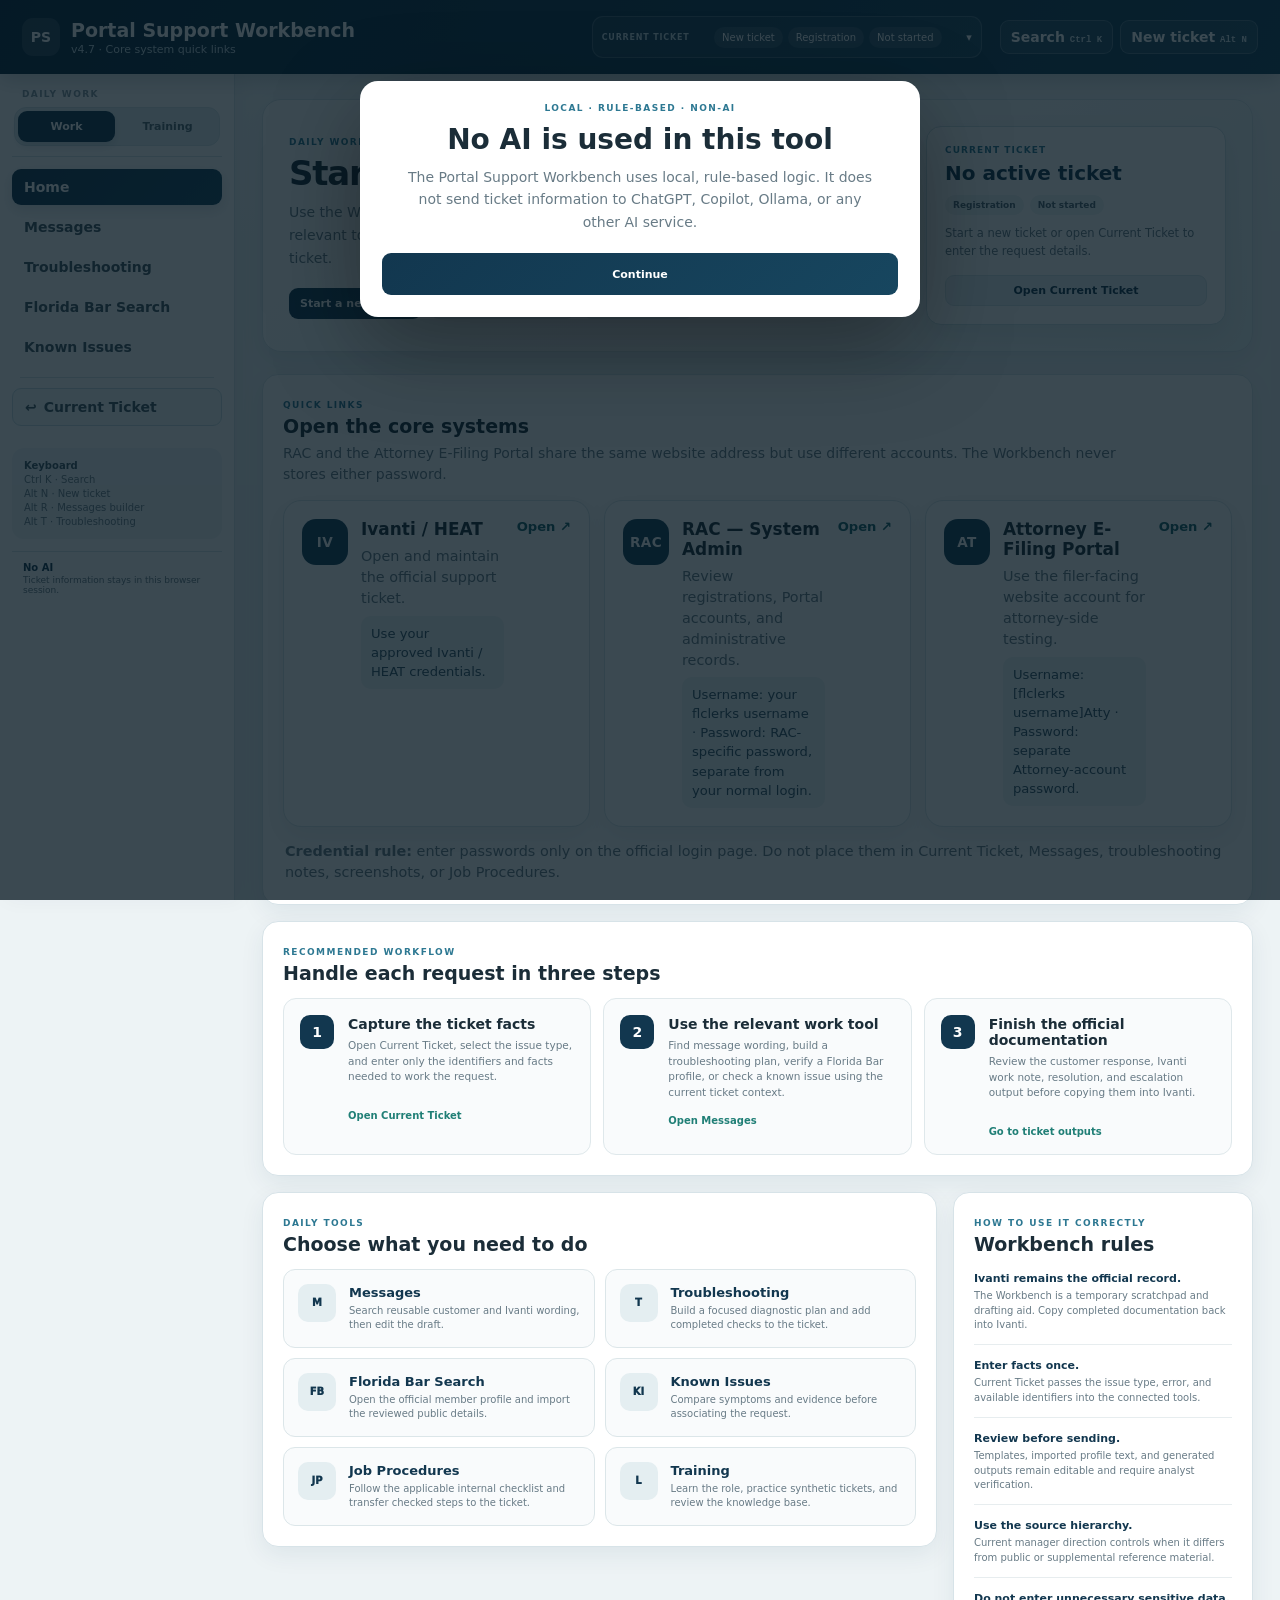
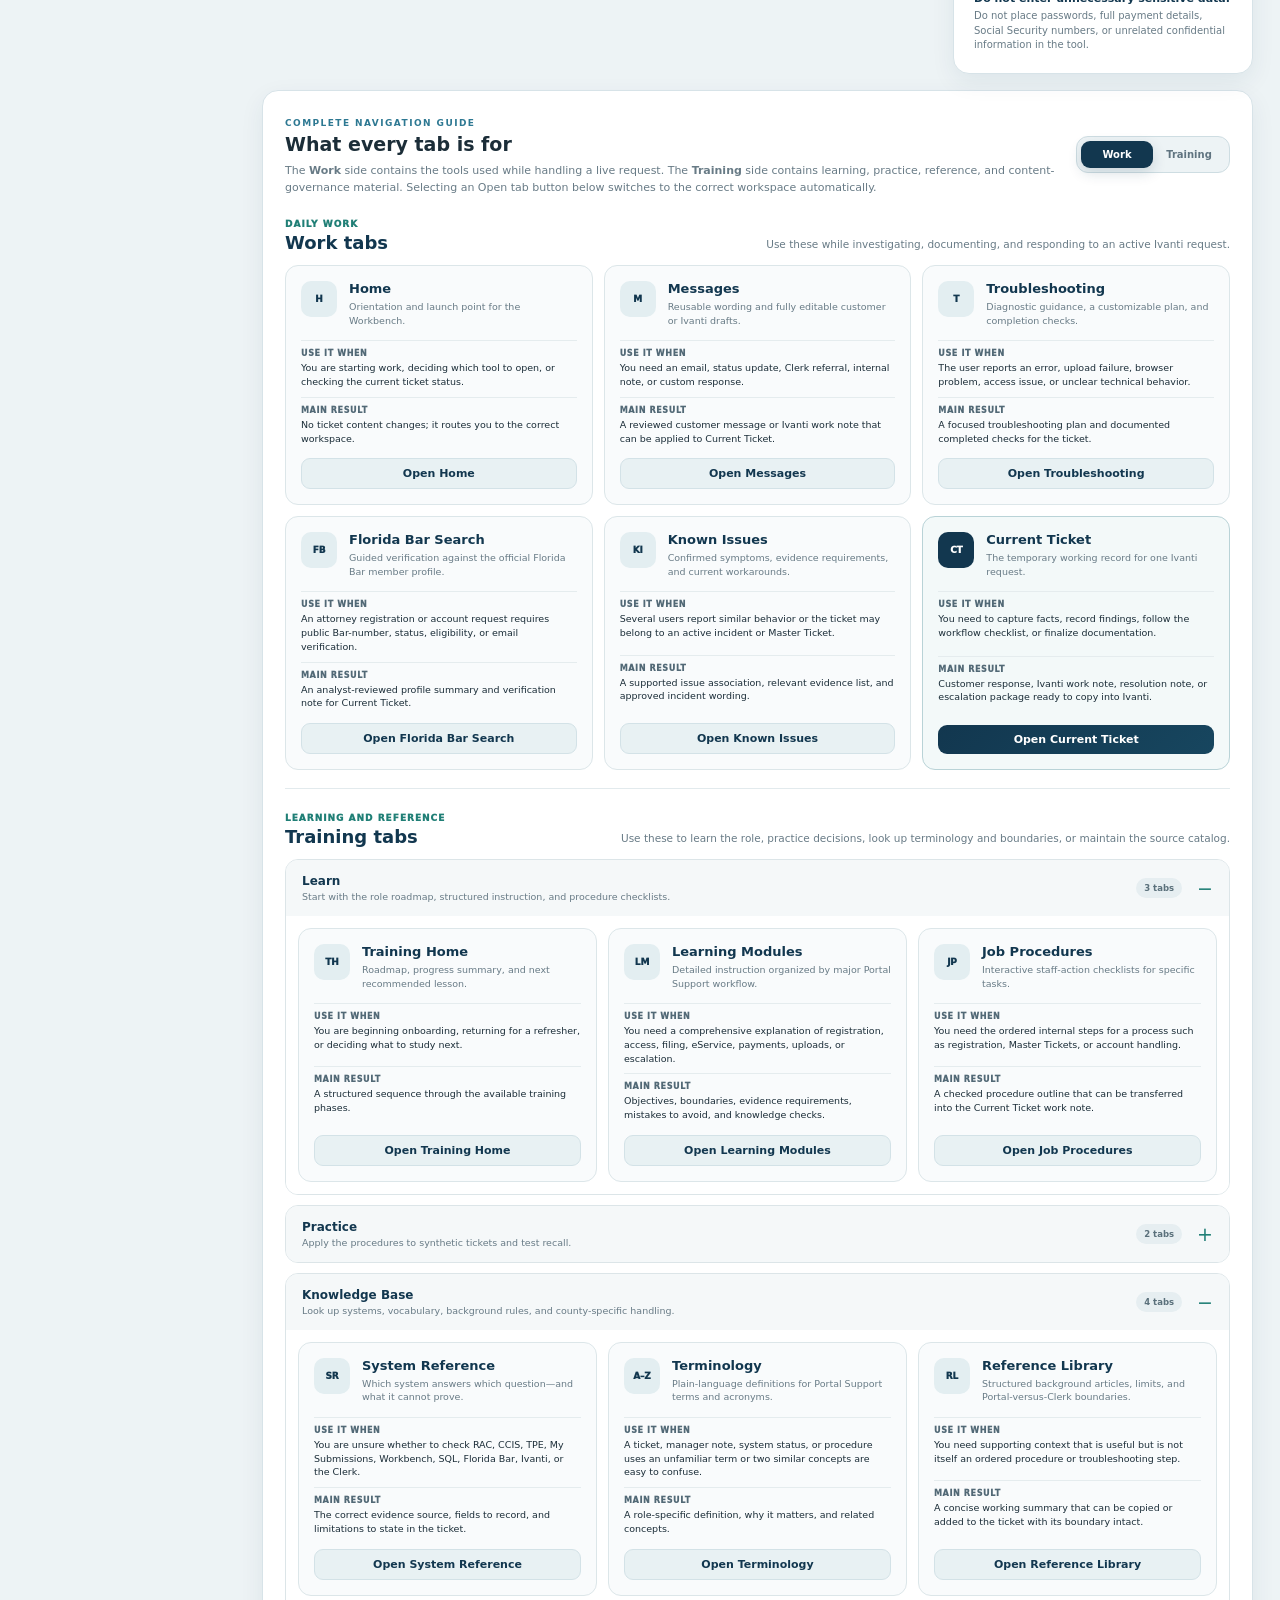
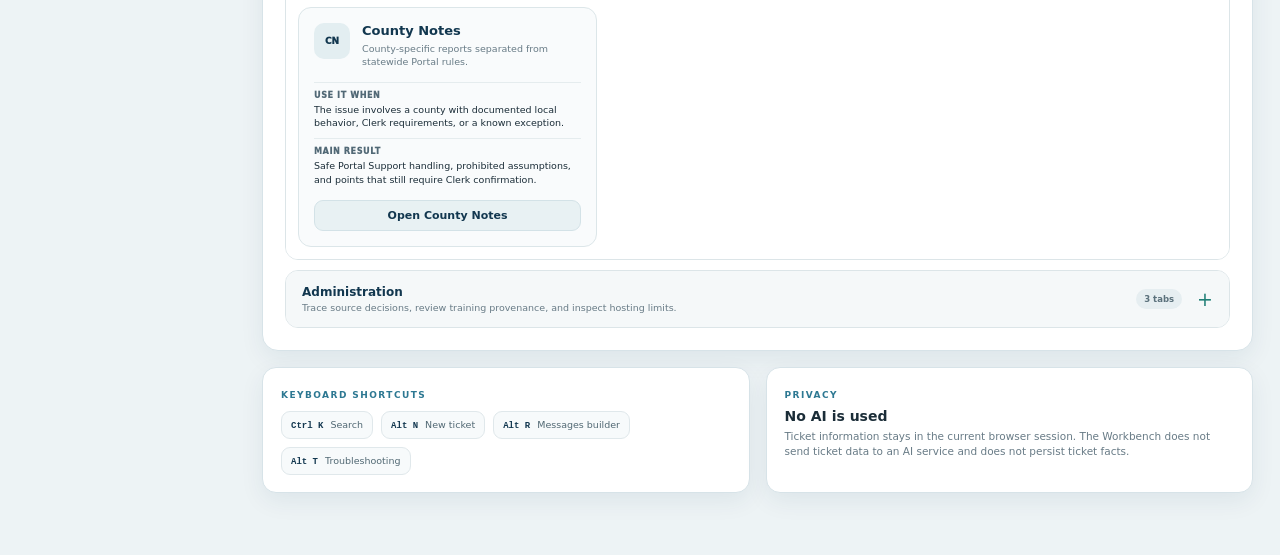
==== commit 957d1c60: "Wire v4.7 core system quick links into Workbench" ====
--- a/index.html
+++ b/index.html
@@ -5,8 +5,9 @@
 <meta name="viewport" content="width=device-width,initial-scale=1">
 <meta name="robots" content="noindex,nofollow,noarchive">
 <meta name="referrer" content="no-referrer">
-<title>Portal Support Workbench v4.6</title>
+<title>Portal Support Workbench v4.7</title>
 <link rel="stylesheet" href="styles-v4.6.css">
+<link rel="stylesheet" href="core-links-v4.7.css">
 </head>
 <body>
 <div id="securityGate" class="overlay" role="dialog" aria-modal="true" aria-labelledby="noAiTitle">
@@ -18,7 +19,7 @@
   </div>
 </div>
 <header class="topbar">
-  <div class="brand"><div class="brandmark">PS</div><div><h1>Portal Support Workbench</h1><p>v4.6 · Complete tab guide</p></div></div>
+  <div class="brand"><div class="brandmark">PS</div><div><h1>Portal Support Workbench</h1><p>v4.7 · Core system quick links</p></div></div>
   <div id="headerTicketMenu" class="header-ticket-menu">
     <button id="headerTicketToggle" class="header-ticket-toggle" type="button" aria-expanded="false" aria-controls="headerTicketPanel">
       <span class="header-ticket-label">Current ticket</span>
@@ -117,8 +118,6 @@
     </aside>
   </div>
 
-
-
   <section class="home-section home-tab-guide" aria-labelledby="homeTabsTitle">
     <div class="home-section-head tab-guide-heading">
       <div>
@@ -367,5 +366,5 @@
 </div>
 <div id="searchOverlay" class="search-overlay hidden"><div class="search-dialog"><div class="panelhead"><h3>Search the Workbench</h3><button id="closeSearch" class="secondary">Close</button></div><input id="globalQuery" placeholder="Search workflows, troubleshooting, quick messages, job procedures, references, county notes, known issues, and terms"><div id="globalResults"></div></div></div>
 <div id="toast" class="toast" role="status" aria-live="polite"></div>
-<script src="data-v4.6.js"></script><script src="app-v4.6.js"></script>
+<script src="data-v4.6.js"></script><script src="core-links-v4.7.js"></script><script src="app-v4.6.js"></script>
 </body></html>
--- a/core-links-v4.7.css
+++ b/core-links-v4.7.css
@@ -0,0 +1 @@
+.core-system-links{margin-top:22px}.core-system-links-head p{max-width:850px;margin:6px 0 0;color:var(--muted);line-height:1.55}.core-system-link-grid{display:grid;grid-template-columns:repeat(3,minmax(0,1fr));gap:14px}.core-system-link-card{display:grid;grid-template-columns:auto minmax(0,1fr) auto;gap:13px;align-items:start;min-height:154px;padding:18px;border:1px solid var(--line);border-radius:18px;background:#fff;color:var(--ink);text-decoration:none;box-shadow:0 10px 24px rgba(18,52,68,.07);transition:transform .16s ease,border-color .16s ease,box-shadow .16s ease}.core-system-link-card:hover,.core-system-link-card:focus-visible{transform:translateY(-2px);border-color:#2b7d83;box-shadow:0 14px 30px rgba(18,52,68,.12);outline:none}.core-system-link-icon{display:grid;place-items:center;width:46px;height:46px;border-radius:14px;background:#123f58;color:#fff;font-weight:800;font-size:.85rem;letter-spacing:.03em}.core-system-link-copy{display:flex;flex-direction:column;gap:7px;min-width:0}.core-system-link-copy strong{font-size:1.06rem}.core-system-link-copy small{font-size:.9rem;line-height:1.45;color:var(--muted)}.core-system-link-copy span{font-size:.82rem;line-height:1.45;color:#315365;background:#eef5f6;border-radius:10px;padding:8px 10px}.core-system-link-open{font-size:.82rem;font-weight:800;color:#155f68;white-space:nowrap}.core-system-security-note{margin:14px 0 0;padding:0 2px;color:var(--muted);font-size:.9rem;line-height:1.5}@media(max-width:1150px){.core-system-link-grid{grid-template-columns:1fr}.core-system-link-card{min-height:0}}@media(max-width:640px){.core-system-link-card{grid-template-columns:auto minmax(0,1fr)}.core-system-link-open{grid-column:2}}
